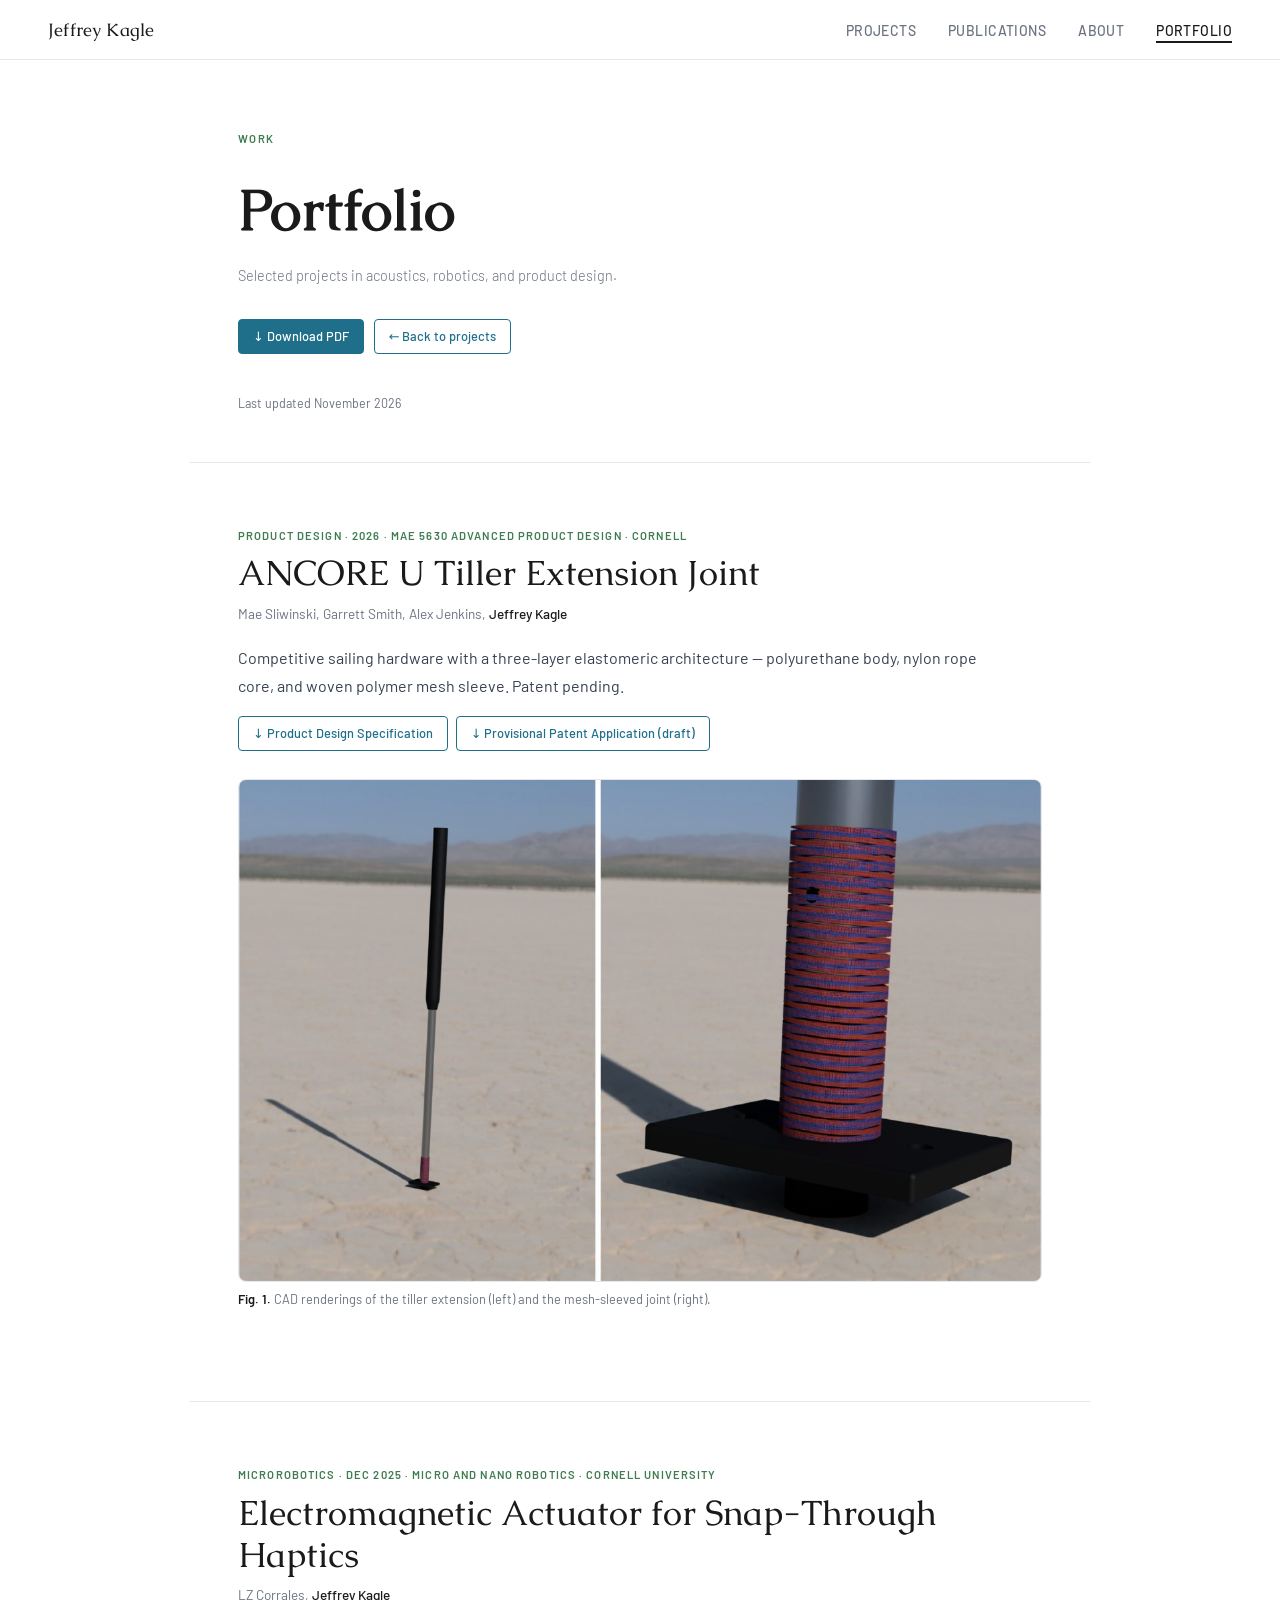
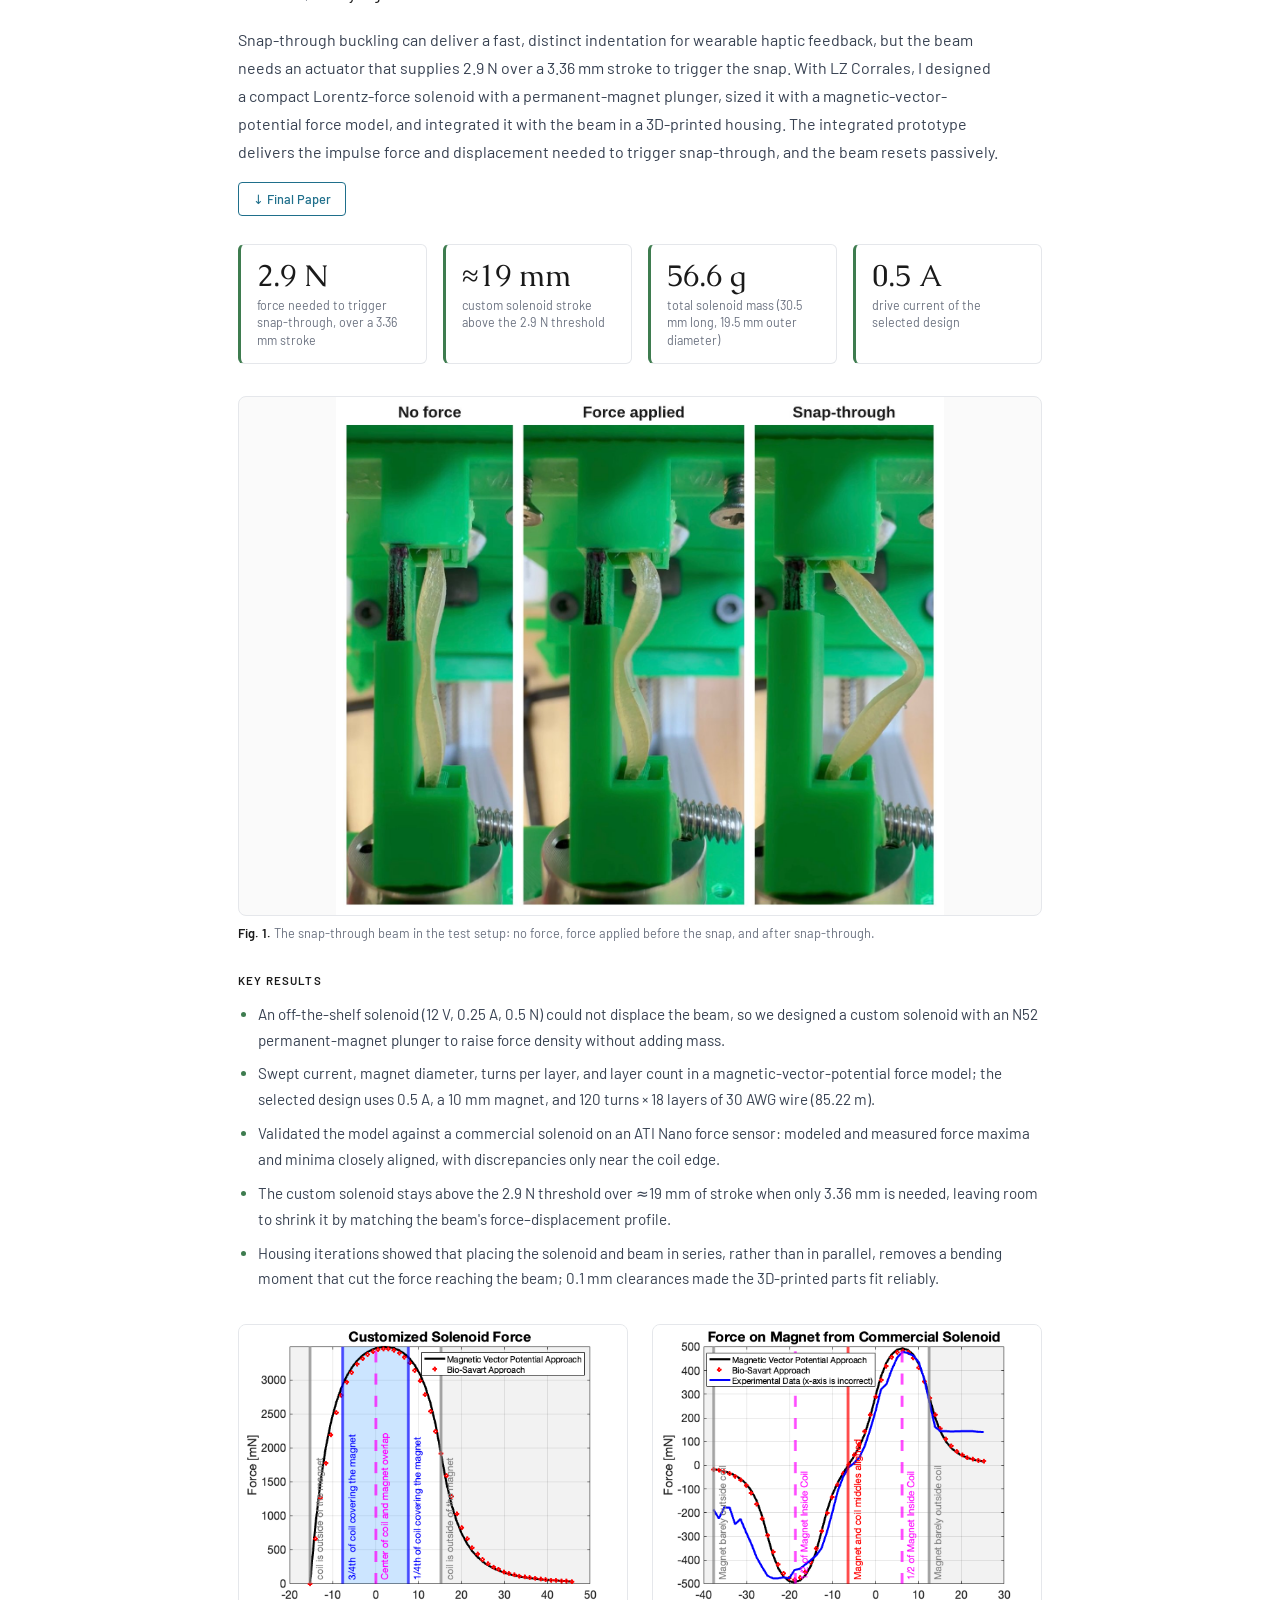
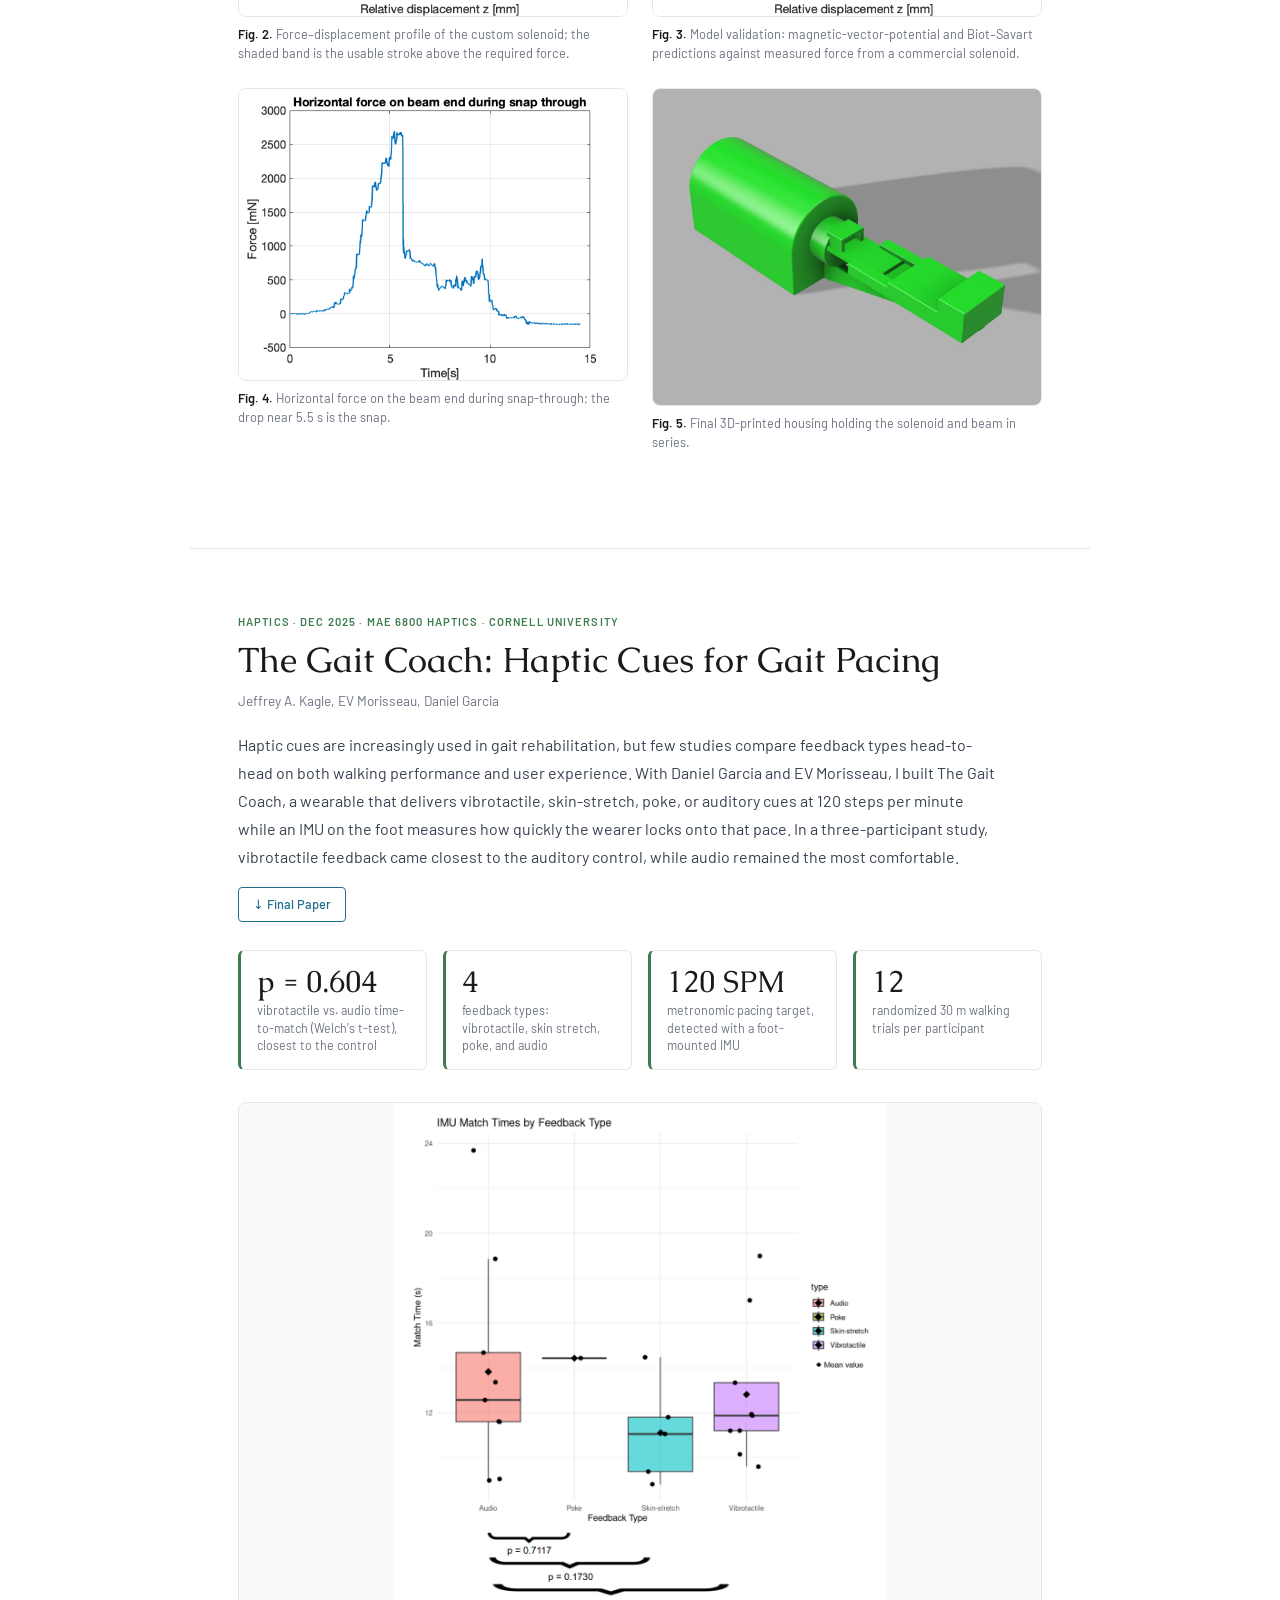
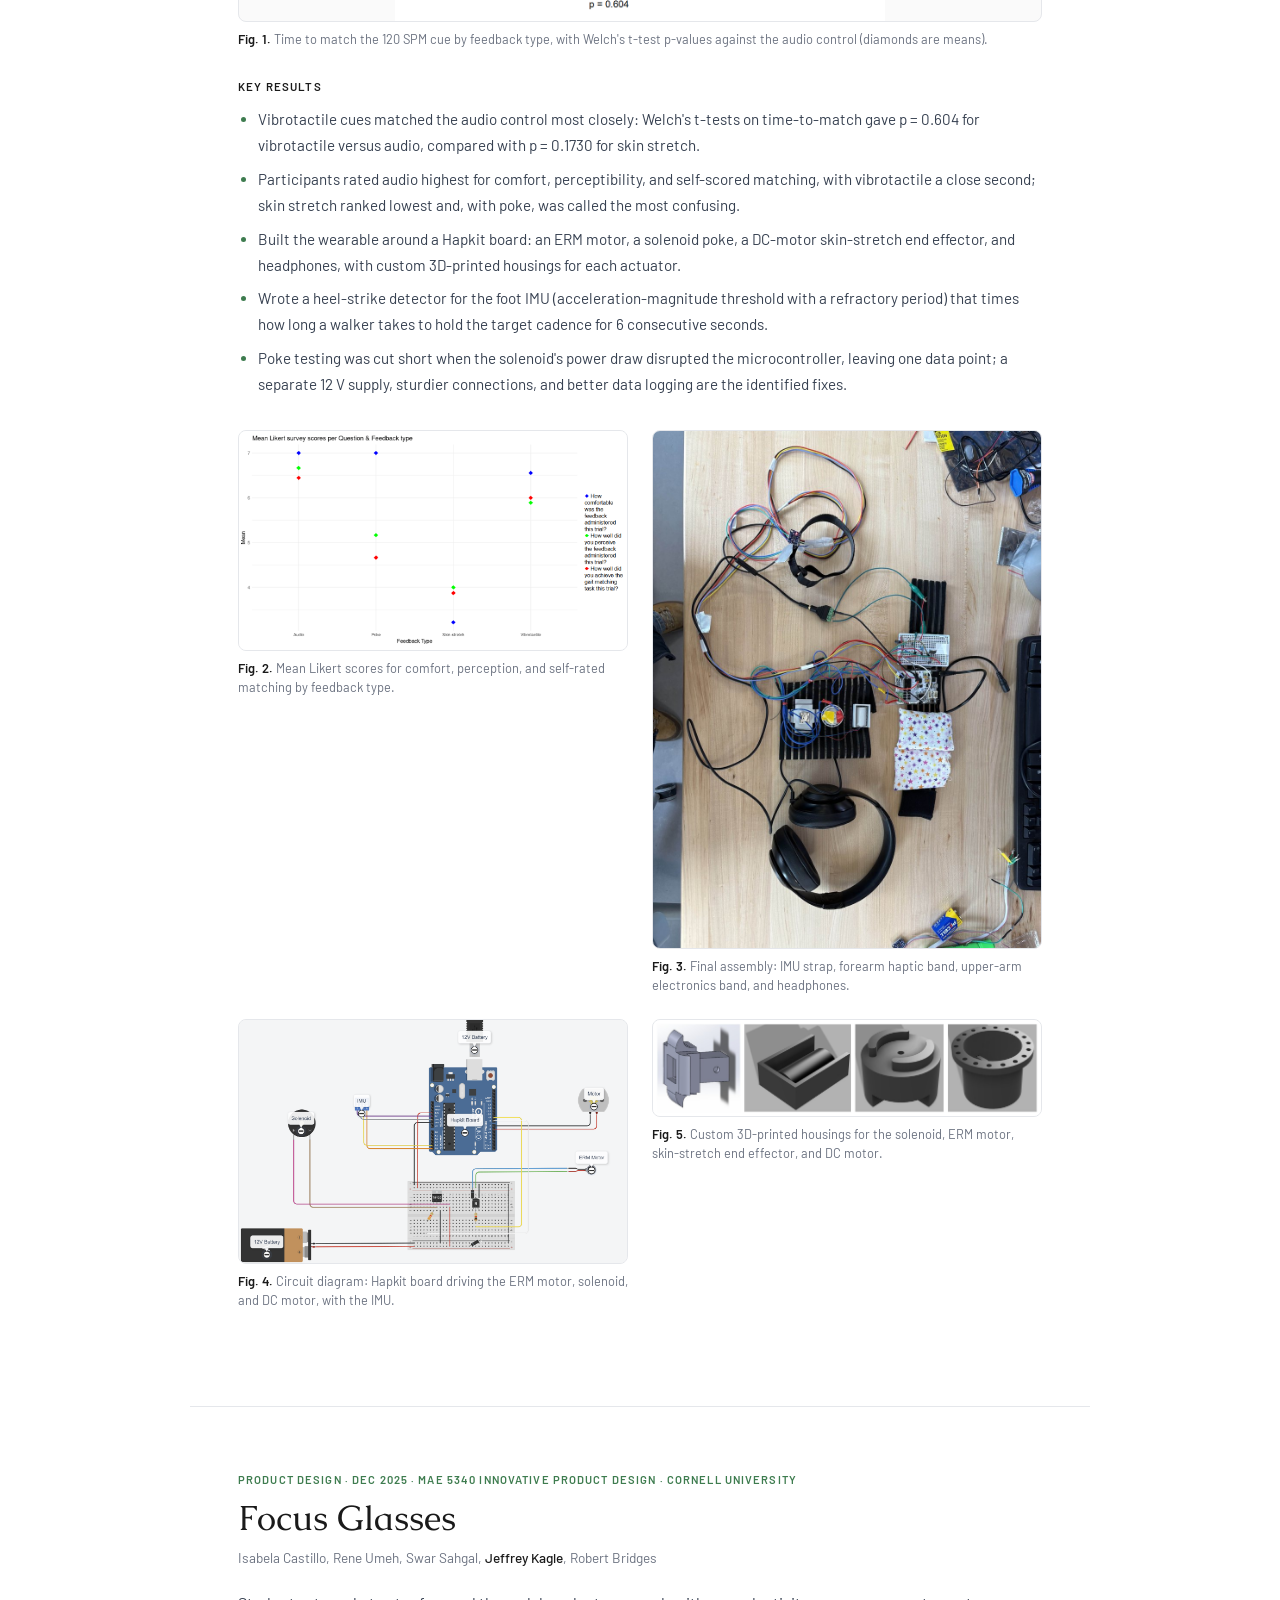
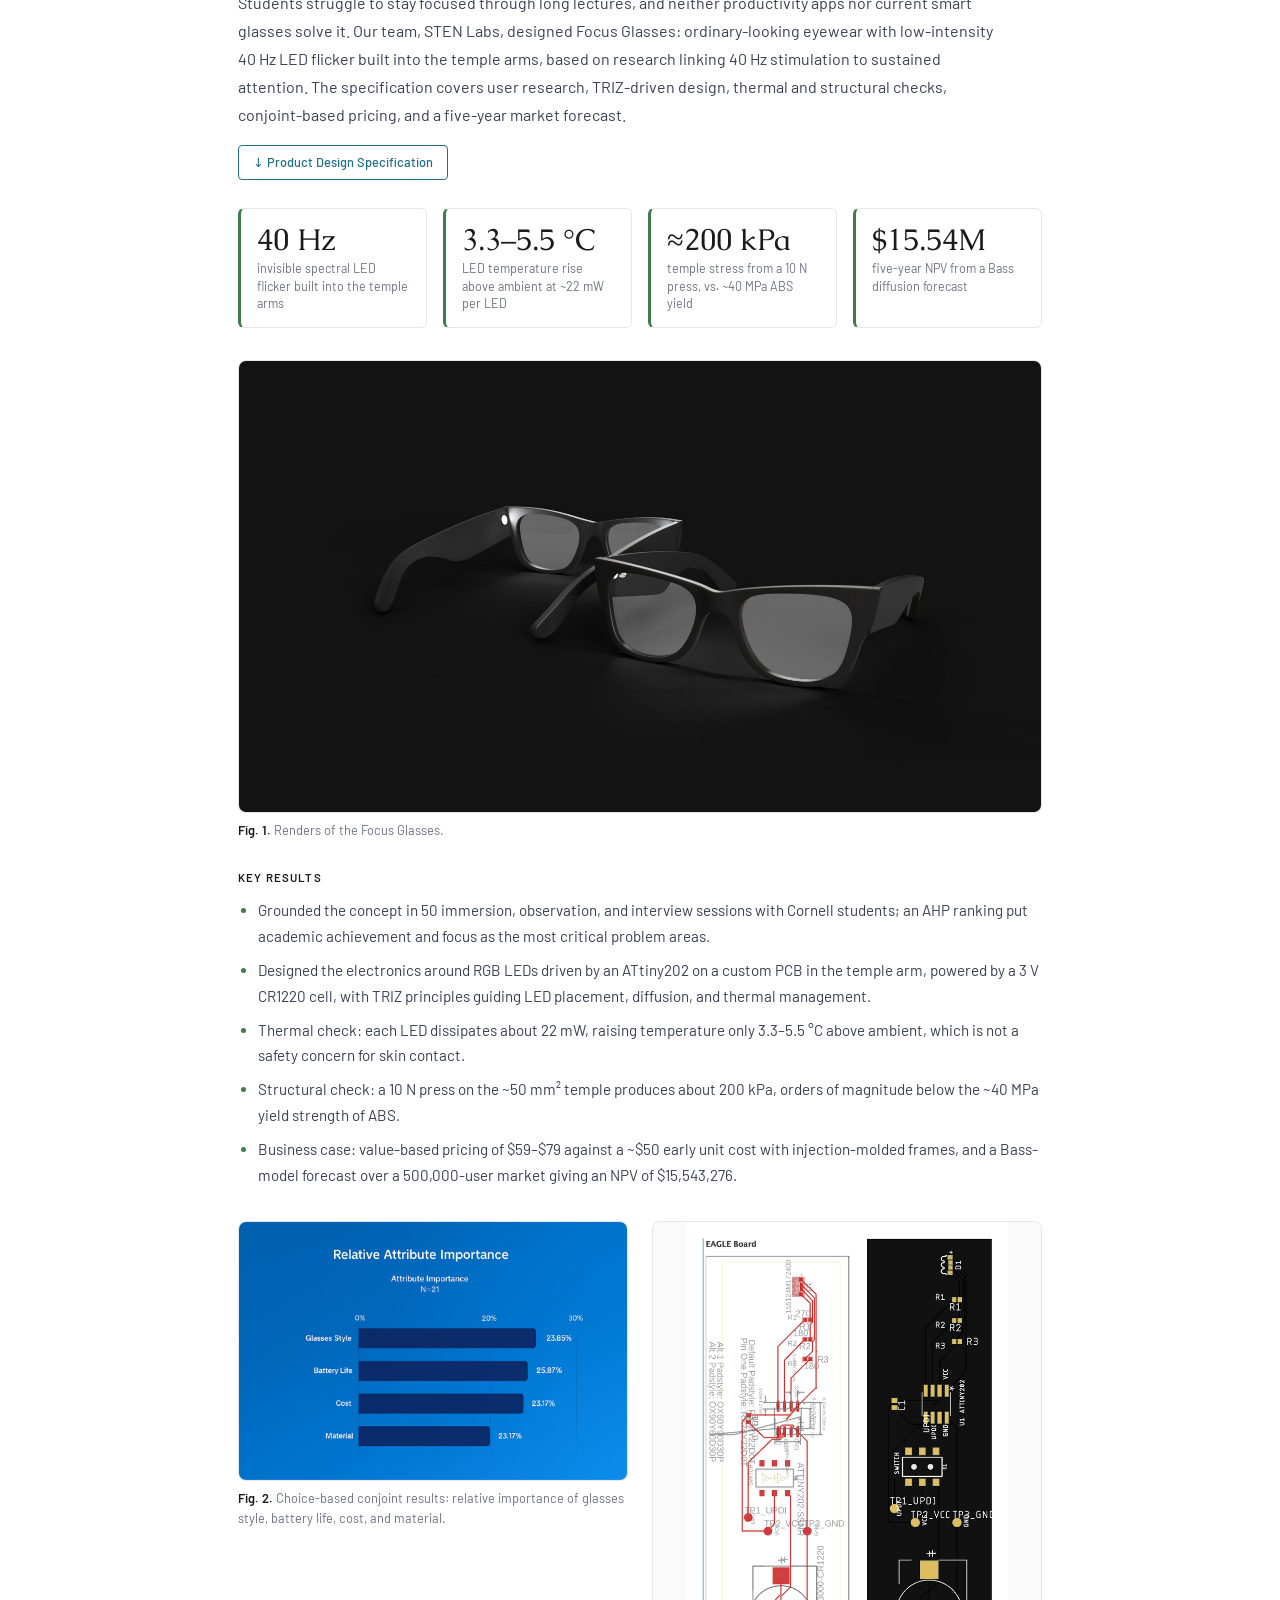
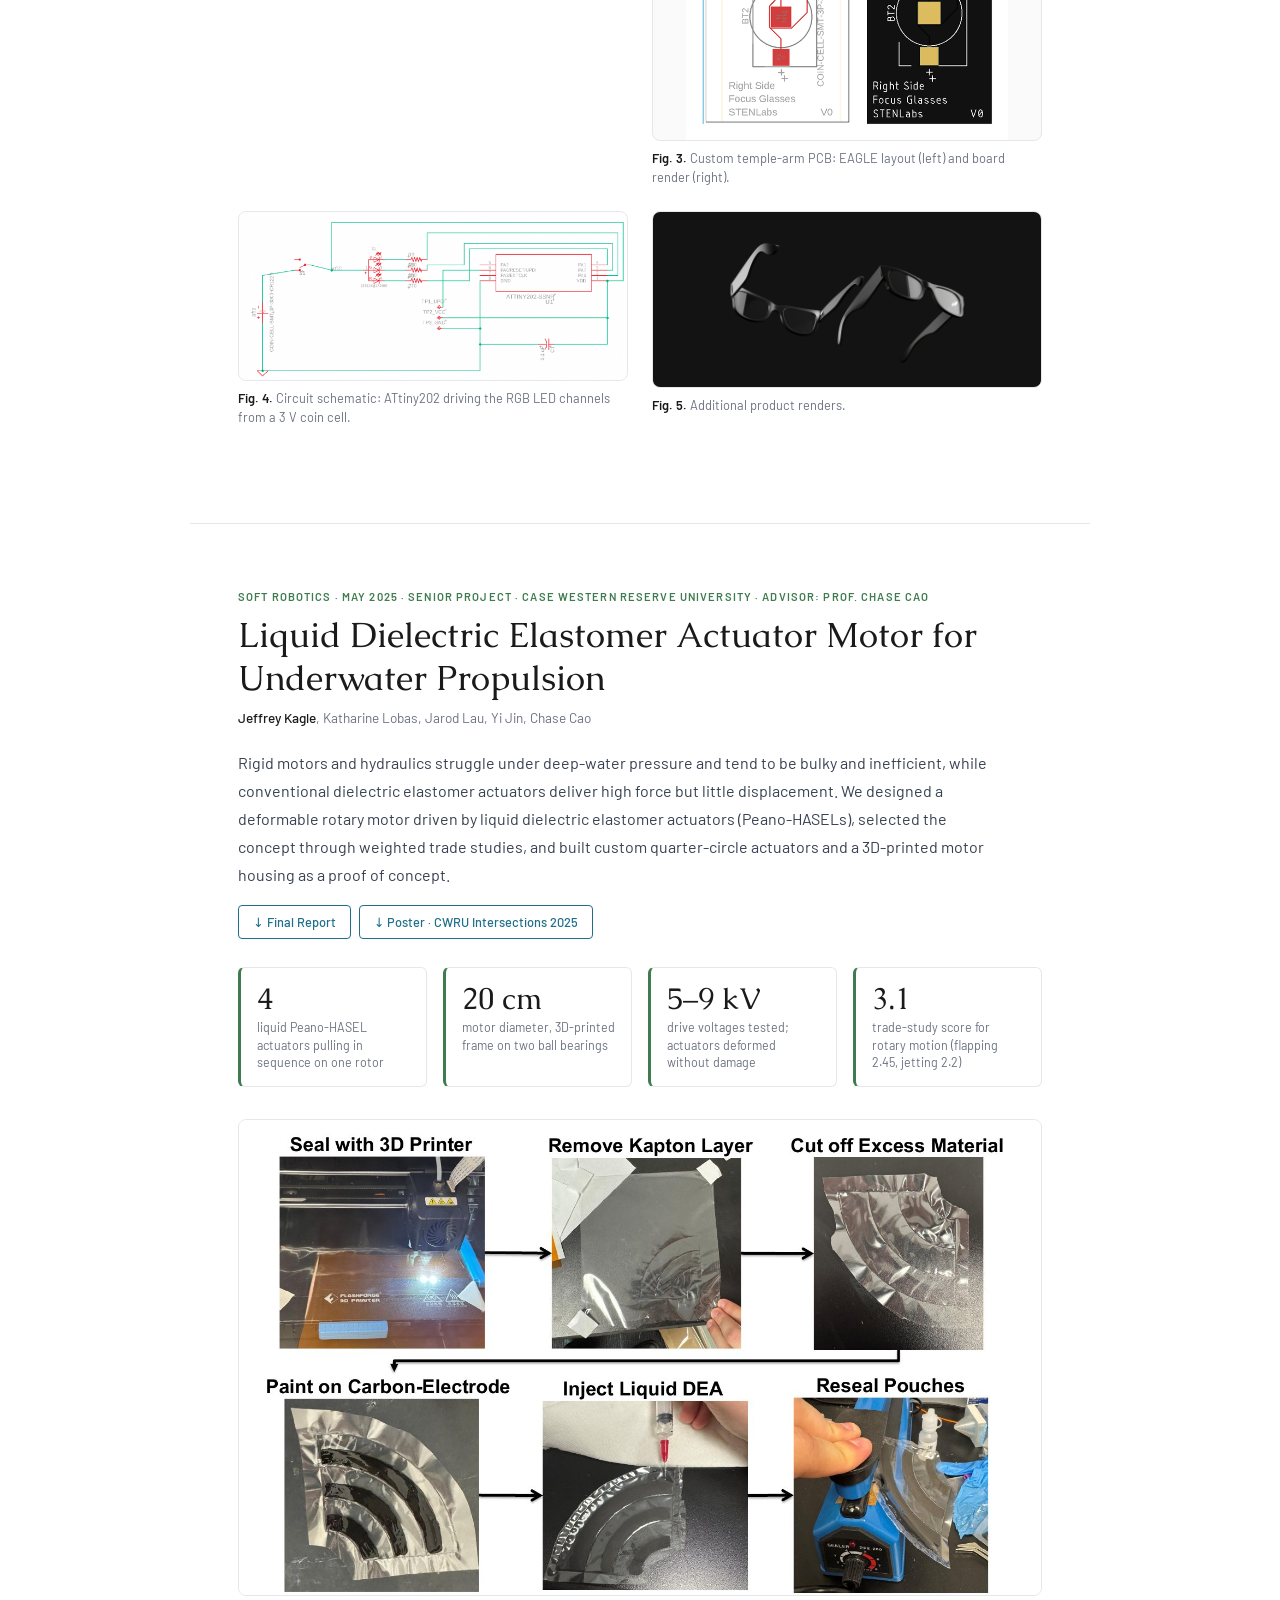
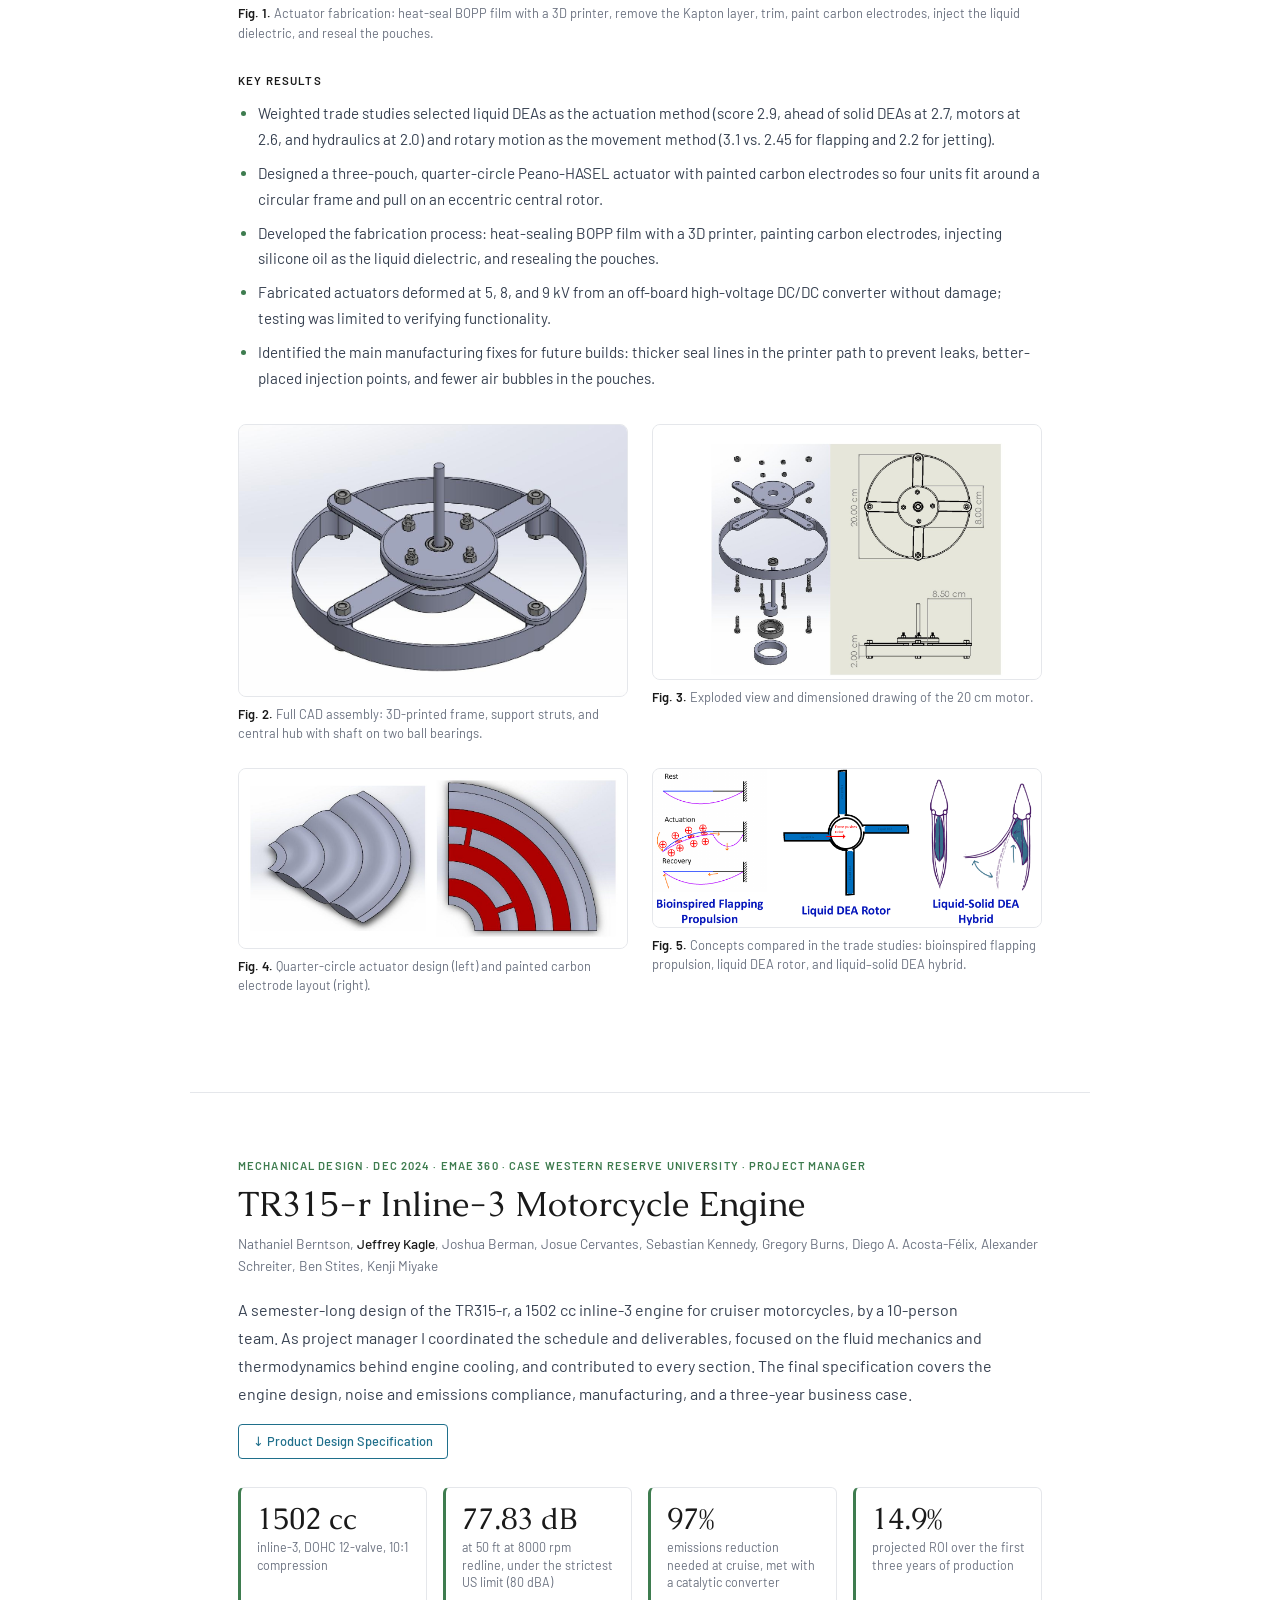
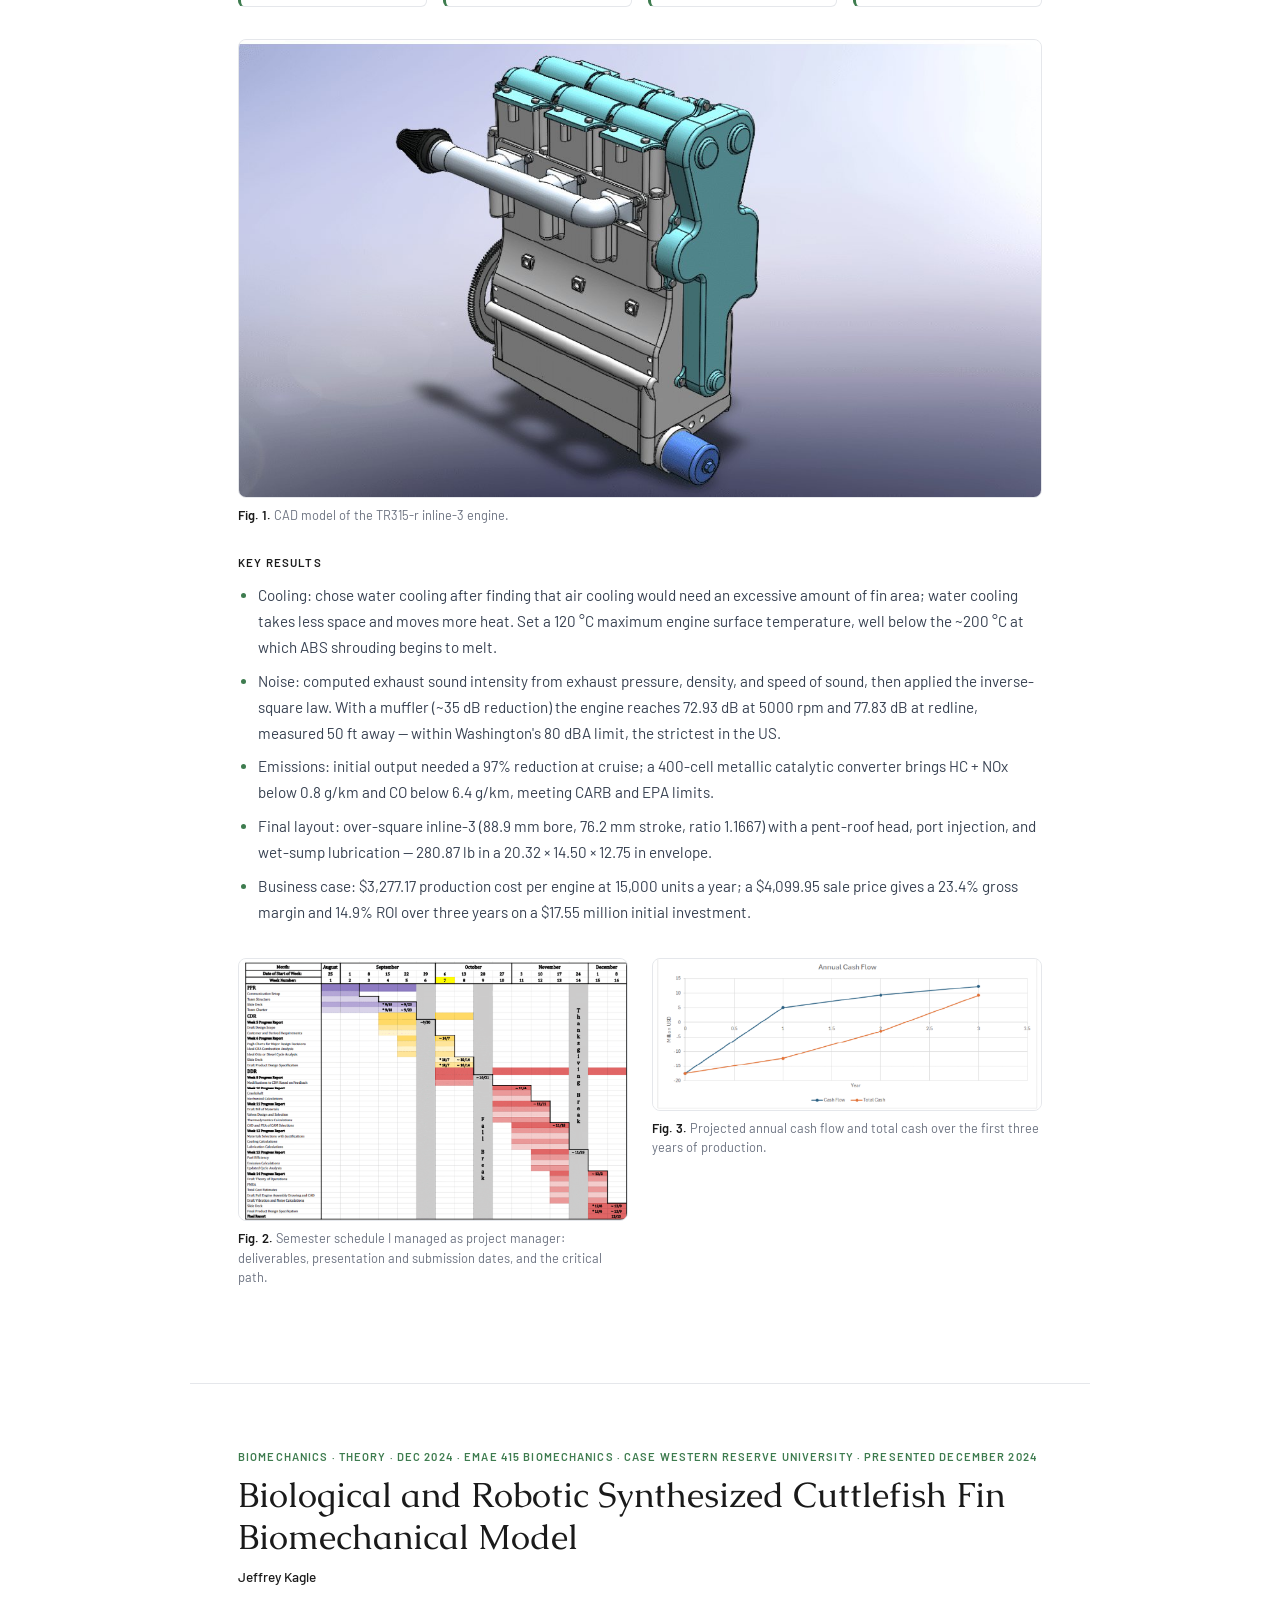
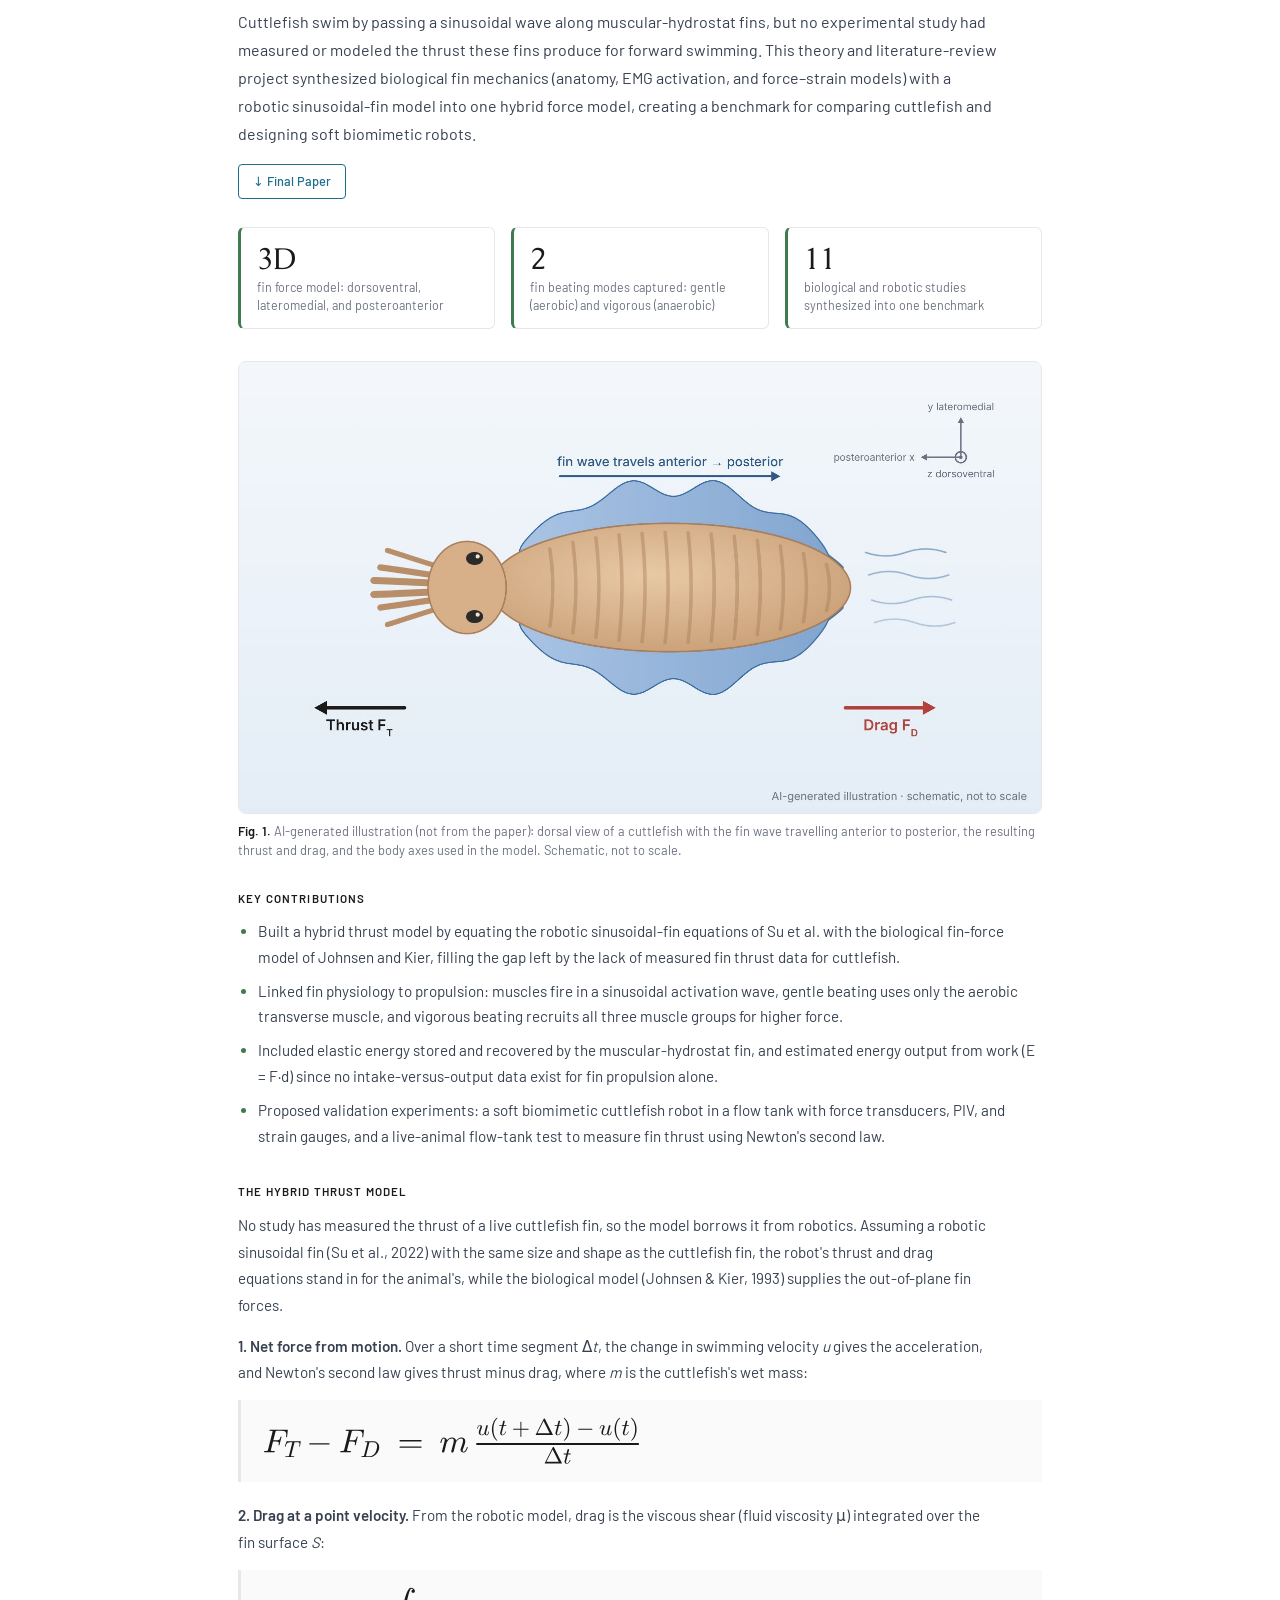
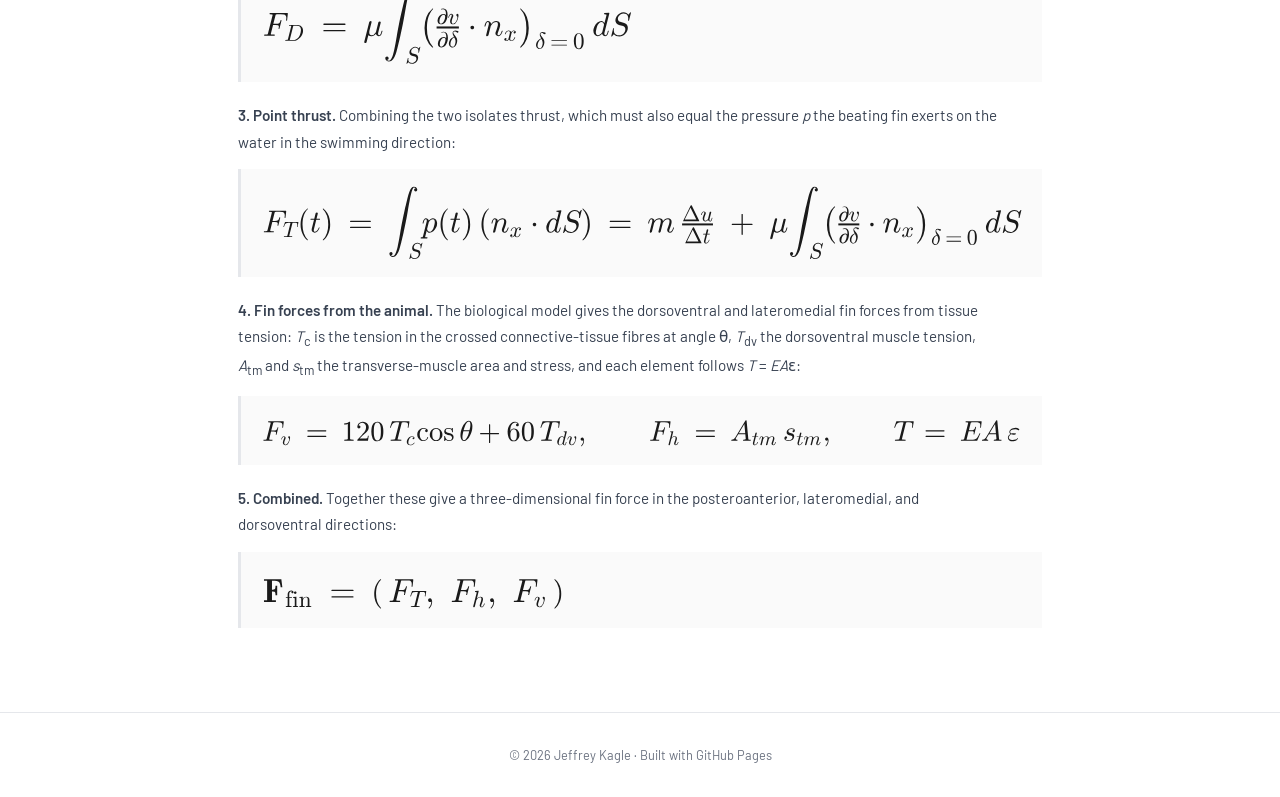
==== portfolio.html @ bd36bb13 "Fix aquarium art showing full-size when an old stylesheet is cached - Aquarium sides are hidden by d" ====
<!DOCTYPE html>
<html lang="en">
<head>
  <meta charset="UTF-8" />
  <meta name="viewport" content="width=device-width, initial-scale=1.0" />
  <title>Portfolio · Jeffrey Kagle</title>
  <meta name="description" content="Project portfolio of Jeffrey Kagle — acoustics, soft robotics, and product design." />
  <link rel="icon" href="assets/favicon.svg" type="image/svg+xml" />
  <link rel="icon" href="assets/favicon-32.png" sizes="32x32" type="image/png" />
  <link rel="apple-touch-icon" href="assets/apple-touch-icon.png" />
  <link rel="stylesheet" href="assets/style.css?v=0ca383be8e" />
</head>
<body>
  <!--
    The BUILD region below is generated from data/site.json (projects with "portfolio": true).
    Edit the data file, then run:  python3 tools/build.py   (also regenerates assets/portfolio.pdf)
  -->

  <nav>
    <a href="index.html" class="nav-logo">Jeffrey Kagle</a>
    <ul class="nav-links">
      <li><a href="index.html#projects">Projects</a></li>
      <li><a href="index.html#publications">Publications</a></li>
      <li><a href="index.html#about">About</a></li>
      <li><a href="portfolio.html" class="active">Portfolio</a></li>
    </ul>
  </nav>

  <section class="pf-header">
    <p class="updates-label no-print">Work</p>
    <h1 class="section-title">
      <span class="no-print">Portfolio</span>
      <span class="print-only">Jeffrey Kagle — Portfolio</span>
    </h1>
    <p class="section-subtitle">Selected projects in acoustics, robotics, and product design.</p>
    <p class="print-only pf-contact">
      <a href="https://jeffreykagle.com">jeffreykagle.com</a> ·
      <a href="mailto:Jak567@cornell.edu">Jak567@cornell.edu</a> ·
      <a href="https://www.linkedin.com/in/jeffrey-kagle-548aba225/">linkedin.com/in/jeffrey-kagle-548aba225</a>
    </p>
    <div class="section-actions no-print">
      <a href="assets/portfolio.pdf" class="btn btn-solid" target="_blank" rel="noopener">↓ Download PDF</a>
      <a href="index.html#projects" class="btn">← Back to projects</a>
    </div>
<!-- BUILD:updated -->
    <p class="pf-updated no-print">Last updated November 2026</p>
<!-- /BUILD:updated -->
  </section>

<!-- BUILD:portfolio -->
  <section class="pf-item" id="ancore-tiller-extension">
    <p class="pf-meta">Product Design · 2026 · MAE 5630 Advanced Product Design · Cornell</p>
    <h2 class="pf-title">ANCORE U Tiller Extension Joint</h2>
    <p class="pf-team">Mae Sliwinski, Garrett Smith, Alex Jenkins, <strong>Jeffrey Kagle</strong></p>
    <p class="pf-overview">Competitive sailing hardware with a three-layer elastomeric architecture — polyurethane body, nylon rope core, and woven polymer mesh sleeve. Patent pending.</p>
    <div class="pf-docs"><a class="btn" href="https://jeffreykagle.com/assets/PDS%20-%20Tiller%20Extension%20%283%29.pdf" target="_blank" rel="noopener">↓ Product Design Specification</a><a class="btn" href="https://jeffreykagle.com/assets/docs/ancore-tiller-extension-patent.pdf" target="_blank" rel="noopener">↓ Provisional Patent Application (draft)</a></div>
    <div class="pf-figures lead"><figure class="pf-figure wide"><img src="assets/img/ancore-tiller-extension/cover.jpg" alt="CAD renderings of the tiller extension (left) and the mesh-sleeved joint (right)." loading="lazy" /><figcaption><b>Fig. 1.</b> CAD renderings of the tiller extension (left) and the mesh-sleeved joint (right).</figcaption></figure></div>
  </section>

  <section class="pf-item" id="snap-through-actuator">
    <p class="pf-meta">Microrobotics · Dec 2025 · Micro and Nano Robotics · Cornell University</p>
    <h2 class="pf-title">Electromagnetic Actuator for Snap-Through Haptics</h2>
    <p class="pf-team">LZ Corrales, <strong>Jeffrey Kagle</strong></p>
    <p class="pf-overview">Snap-through buckling can deliver a fast, distinct indentation for wearable haptic feedback, but the beam needs an actuator that supplies 2.9 N over a 3.36 mm stroke to trigger the snap. With LZ Corrales, I designed a compact Lorentz-force solenoid with a permanent-magnet plunger, sized it with a magnetic-vector-potential force model, and integrated it with the beam in a 3D-printed housing. The integrated prototype delivers the impulse force and displacement needed to trigger snap-through, and the beam resets passively.</p>
    <div class="pf-docs"><a class="btn" href="https://jeffreykagle.com/assets/MicroandNanoRoboticsProject.pdf" target="_blank" rel="noopener">↓ Final Paper</a></div>
    <div class="pf-metrics"><div class="pf-metric"><span class="pf-metric-value">2.9 N</span><span class="pf-metric-label">force needed to trigger snap-through, over a 3.36 mm stroke</span></div><div class="pf-metric"><span class="pf-metric-value">≈19 mm</span><span class="pf-metric-label">custom solenoid stroke above the 2.9 N threshold</span></div><div class="pf-metric"><span class="pf-metric-value">56.6 g</span><span class="pf-metric-label">total solenoid mass (30.5 mm long, 19.5 mm outer diameter)</span></div><div class="pf-metric"><span class="pf-metric-value">0.5 A</span><span class="pf-metric-label">drive current of the selected design</span></div></div>
    <div class="pf-figures lead"><figure class="pf-figure wide"><img src="assets/img/snap-through-actuator/snap-photos.jpg" alt="The snap-through beam in the test setup: no force, force applied before the snap, and after snap-through." loading="lazy" /><figcaption><b>Fig. 1.</b> The snap-through beam in the test setup: no force, force applied before the snap, and after snap-through.</figcaption></figure></div>
    <h3 class="pf-subhead">Key results</h3>
    <ul class="pf-results"><li>An off-the-shelf solenoid (12 V, 0.25 A, 0.5 N) could not displace the beam, so we designed a custom solenoid with an N52 permanent-magnet plunger to raise force density without adding mass.</li><li>Swept current, magnet diameter, turns per layer, and layer count in a magnetic-vector-potential force model; the selected design uses 0.5 A, a 10 mm magnet, and 120 turns × 18 layers of 30 AWG wire (85.22 m).</li><li>Validated the model against a commercial solenoid on an ATI Nano force sensor: modeled and measured force maxima and minima closely aligned, with discrepancies only near the coil edge.</li><li>The custom solenoid stays above the 2.9 N threshold over ≈19 mm of stroke when only 3.36 mm is needed, leaving room to shrink it by matching the beam&#x27;s force–displacement profile.</li><li>Housing iterations showed that placing the solenoid and beam in series, rather than in parallel, removes a bending moment that cut the force reaching the beam; 0.1 mm clearances made the 3D-printed parts fit reliably.</li></ul>
    <div class="pf-figures"><figure class="pf-figure"><img src="assets/img/snap-through-actuator/custom-solenoid-force.png" alt="Force–displacement profile of the custom solenoid; the shaded band is the usable stroke above the required force." loading="lazy" /><figcaption><b>Fig. 2.</b> Force–displacement profile of the custom solenoid; the shaded band is the usable stroke above the required force.</figcaption></figure><figure class="pf-figure"><img src="assets/img/snap-through-actuator/model-validation.png" alt="Model validation: magnetic-vector-potential and Biot–Savart predictions against measured force from a commercial solenoid." loading="lazy" /><figcaption><b>Fig. 3.</b> Model validation: magnetic-vector-potential and Biot–Savart predictions against measured force from a commercial solenoid.</figcaption></figure><figure class="pf-figure"><img src="assets/img/snap-through-actuator/beam-force.png" alt="Horizontal force on the beam end during snap-through; the drop near 5.5 s is the snap." loading="lazy" /><figcaption><b>Fig. 4.</b> Horizontal force on the beam end during snap-through; the drop near 5.5 s is the snap.</figcaption></figure><figure class="pf-figure"><img src="assets/img/snap-through-actuator/housing.jpg" alt="Final 3D-printed housing holding the solenoid and beam in series." loading="lazy" /><figcaption><b>Fig. 5.</b> Final 3D-printed housing holding the solenoid and beam in series.</figcaption></figure></div>
  </section>

  <section class="pf-item" id="gait-coach">
    <p class="pf-meta">Haptics · Dec 2025 · MAE 6800 Haptics · Cornell University</p>
    <h2 class="pf-title">The Gait Coach: Haptic Cues for Gait Pacing</h2>
    <p class="pf-team">Jeffrey A. Kagle, EV Morisseau, Daniel Garcia</p>
    <p class="pf-overview">Haptic cues are increasingly used in gait rehabilitation, but few studies compare feedback types head-to-head on both walking performance and user experience. With Daniel Garcia and EV Morisseau, I built The Gait Coach, a wearable that delivers vibrotactile, skin-stretch, poke, or auditory cues at 120 steps per minute while an IMU on the foot measures how quickly the wearer locks onto that pace. In a three-participant study, vibrotactile feedback came closest to the auditory control, while audio remained the most comfortable.</p>
    <div class="pf-docs"><a class="btn" href="https://jeffreykagle.com/assets/Gait%20Coach%20Final%20Paper.pdf" target="_blank" rel="noopener">↓ Final Paper</a></div>
    <div class="pf-metrics"><div class="pf-metric"><span class="pf-metric-value">p = 0.604</span><span class="pf-metric-label">vibrotactile vs. audio time-to-match (Welch&#x27;s t-test), closest to the control</span></div><div class="pf-metric"><span class="pf-metric-value">4</span><span class="pf-metric-label">feedback types: vibrotactile, skin stretch, poke, and audio</span></div><div class="pf-metric"><span class="pf-metric-value">120 SPM</span><span class="pf-metric-label">metronomic pacing target, detected with a foot-mounted IMU</span></div><div class="pf-metric"><span class="pf-metric-value">12</span><span class="pf-metric-label">randomized 30 m walking trials per participant</span></div></div>
    <div class="pf-figures lead"><figure class="pf-figure wide"><img src="assets/img/gait-coach/match-times.png" alt="Time to match the 120 SPM cue by feedback type, with Welch&#x27;s t-test p-values against the audio control (diamonds are means)." loading="lazy" /><figcaption><b>Fig. 1.</b> Time to match the 120 SPM cue by feedback type, with Welch&#x27;s t-test p-values against the audio control (diamonds are means).</figcaption></figure></div>
    <h3 class="pf-subhead">Key results</h3>
    <ul class="pf-results"><li>Vibrotactile cues matched the audio control most closely: Welch&#x27;s t-tests on time-to-match gave p = 0.604 for vibrotactile versus audio, compared with p = 0.1730 for skin stretch.</li><li>Participants rated audio highest for comfort, perceptibility, and self-scored matching, with vibrotactile a close second; skin stretch ranked lowest and, with poke, was called the most confusing.</li><li>Built the wearable around a Hapkit board: an ERM motor, a solenoid poke, a DC-motor skin-stretch end effector, and headphones, with custom 3D-printed housings for each actuator.</li><li>Wrote a heel-strike detector for the foot IMU (acceleration-magnitude threshold with a refractory period) that times how long a walker takes to hold the target cadence for 6 consecutive seconds.</li><li>Poke testing was cut short when the solenoid&#x27;s power draw disrupted the microcontroller, leaving one data point; a separate 12 V supply, sturdier connections, and better data logging are the identified fixes.</li></ul>
    <div class="pf-figures"><figure class="pf-figure"><img src="assets/img/gait-coach/likert.png" alt="Mean Likert scores for comfort, perception, and self-rated matching by feedback type." loading="lazy" /><figcaption><b>Fig. 2.</b> Mean Likert scores for comfort, perception, and self-rated matching by feedback type.</figcaption></figure><figure class="pf-figure"><img src="assets/img/gait-coach/device.jpg" alt="Final assembly: IMU strap, forearm haptic band, upper-arm electronics band, and headphones." loading="lazy" /><figcaption><b>Fig. 3.</b> Final assembly: IMU strap, forearm haptic band, upper-arm electronics band, and headphones.</figcaption></figure><figure class="pf-figure"><img src="assets/img/gait-coach/circuit.png" alt="Circuit diagram: Hapkit board driving the ERM motor, solenoid, and DC motor, with the IMU." loading="lazy" /><figcaption><b>Fig. 4.</b> Circuit diagram: Hapkit board driving the ERM motor, solenoid, and DC motor, with the IMU.</figcaption></figure><figure class="pf-figure"><img src="assets/img/gait-coach/housings.jpg" alt="Custom 3D-printed housings for the solenoid, ERM motor, skin-stretch end effector, and DC motor." loading="lazy" /><figcaption><b>Fig. 5.</b> Custom 3D-printed housings for the solenoid, ERM motor, skin-stretch end effector, and DC motor.</figcaption></figure></div>
  </section>

  <section class="pf-item" id="focus-glasses">
    <p class="pf-meta">Product Design · Dec 2025 · MAE 5340 Innovative Product Design · Cornell University</p>
    <h2 class="pf-title">Focus Glasses</h2>
    <p class="pf-team">Isabela Castillo, Rene Umeh, Swar Sahgal, <strong>Jeffrey Kagle</strong>, Robert Bridges</p>
    <p class="pf-overview">Students struggle to stay focused through long lectures, and neither productivity apps nor current smart glasses solve it. Our team, STEN Labs, designed Focus Glasses: ordinary-looking eyewear with low-intensity 40 Hz LED flicker built into the temple arms, based on research linking 40 Hz stimulation to sustained attention. The specification covers user research, TRIZ-driven design, thermal and structural checks, conjoint-based pricing, and a five-year market forecast.</p>
    <div class="pf-docs"><a class="btn" href="https://jeffreykagle.com/assets/docs/focus-glasses.pdf" target="_blank" rel="noopener">↓ Product Design Specification</a></div>
    <div class="pf-metrics"><div class="pf-metric"><span class="pf-metric-value">40 Hz</span><span class="pf-metric-label">invisible spectral LED flicker built into the temple arms</span></div><div class="pf-metric"><span class="pf-metric-value">3.3–5.5 °C</span><span class="pf-metric-label">LED temperature rise above ambient at ~22 mW per LED</span></div><div class="pf-metric"><span class="pf-metric-value">≈200 kPa</span><span class="pf-metric-label">temple stress from a 10 N press, vs. ~40 MPa ABS yield</span></div><div class="pf-metric"><span class="pf-metric-value">$15.54M</span><span class="pf-metric-label">five-year NPV from a Bass diffusion forecast</span></div></div>
    <div class="pf-figures lead"><figure class="pf-figure wide"><img src="assets/img/focus-glasses/cover.jpg" alt="Renders of the Focus Glasses." loading="lazy" /><figcaption><b>Fig. 1.</b> Renders of the Focus Glasses.</figcaption></figure></div>
    <h3 class="pf-subhead">Key results</h3>
    <ul class="pf-results"><li>Grounded the concept in 50 immersion, observation, and interview sessions with Cornell students; an AHP ranking put academic achievement and focus as the most critical problem areas.</li><li>Designed the electronics around RGB LEDs driven by an ATtiny202 on a custom PCB in the temple arm, powered by a 3 V CR1220 cell, with TRIZ principles guiding LED placement, diffusion, and thermal management.</li><li>Thermal check: each LED dissipates about 22 mW, raising temperature only 3.3–5.5 °C above ambient, which is not a safety concern for skin contact.</li><li>Structural check: a 10 N press on the ~50 mm² temple produces about 200 kPa, orders of magnitude below the ~40 MPa yield strength of ABS.</li><li>Business case: value-based pricing of $59–$79 against a ~$50 early unit cost with injection-molded frames, and a Bass-model forecast over a 500,000-user market giving an NPV of $15,543,276.</li></ul>
    <div class="pf-figures"><figure class="pf-figure"><img src="assets/img/focus-glasses/conjoint.jpg" alt="Choice-based conjoint results: relative importance of glasses style, battery life, cost, and material." loading="lazy" /><figcaption><b>Fig. 2.</b> Choice-based conjoint results: relative importance of glasses style, battery life, cost, and material.</figcaption></figure><figure class="pf-figure"><img src="assets/img/focus-glasses/pcb.png" alt="Custom temple-arm PCB: EAGLE layout (left) and board render (right)." loading="lazy" /><figcaption><b>Fig. 3.</b> Custom temple-arm PCB: EAGLE layout (left) and board render (right).</figcaption></figure><figure class="pf-figure"><img src="assets/img/focus-glasses/schematic.png" alt="Circuit schematic: ATtiny202 driving the RGB LED channels from a 3 V coin cell." loading="lazy" /><figcaption><b>Fig. 4.</b> Circuit schematic: ATtiny202 driving the RGB LED channels from a 3 V coin cell.</figcaption></figure><figure class="pf-figure"><img src="assets/img/focus-glasses/render-angles.jpg" alt="Additional product renders." loading="lazy" /><figcaption><b>Fig. 5.</b> Additional product renders.</figcaption></figure></div>
  </section>

  <section class="pf-item" id="hasel-rotary-actuator">
    <p class="pf-meta">Soft Robotics · May 2025 · Senior Project · Case Western Reserve University · Advisor: Prof. Chase Cao</p>
    <h2 class="pf-title">Liquid Dielectric Elastomer Actuator Motor for Underwater Propulsion</h2>
    <p class="pf-team"><strong>Jeffrey Kagle</strong>, Katharine Lobas, Jarod Lau, Yi Jin, Chase Cao</p>
    <p class="pf-overview">Rigid motors and hydraulics struggle under deep-water pressure and tend to be bulky and inefficient, while conventional dielectric elastomer actuators deliver high force but little displacement. We designed a deformable rotary motor driven by liquid dielectric elastomer actuators (Peano-HASELs), selected the concept through weighted trade studies, and built custom quarter-circle actuators and a 3D-printed motor housing as a proof of concept.</p>
    <div class="pf-docs"><a class="btn" href="https://jeffreykagle.com/assets/docs/hasel-rotary-actuator.pdf" target="_blank" rel="noopener">↓ Final Report</a><a class="btn" href="https://jeffreykagle.com/assets/docs/hasel-rotary-actuator-poster.pdf" target="_blank" rel="noopener">↓ Poster · CWRU Intersections 2025</a></div>
    <div class="pf-metrics"><div class="pf-metric"><span class="pf-metric-value">4</span><span class="pf-metric-label">liquid Peano-HASEL actuators pulling in sequence on one rotor</span></div><div class="pf-metric"><span class="pf-metric-value">20 cm</span><span class="pf-metric-label">motor diameter, 3D-printed frame on two ball bearings</span></div><div class="pf-metric"><span class="pf-metric-value">5–9 kV</span><span class="pf-metric-label">drive voltages tested; actuators deformed without damage</span></div><div class="pf-metric"><span class="pf-metric-value">3.1</span><span class="pf-metric-label">trade-study score for rotary motion (flapping 2.45, jetting 2.2)</span></div></div>
    <div class="pf-figures lead"><figure class="pf-figure wide"><img src="assets/img/hasel-rotary-actuator/fabrication.jpg" alt="Actuator fabrication: heat-seal BOPP film with a 3D printer, remove the Kapton layer, trim, paint carbon electrodes, inject the liquid dielectric, and reseal the pouches." loading="lazy" /><figcaption><b>Fig. 1.</b> Actuator fabrication: heat-seal BOPP film with a 3D printer, remove the Kapton layer, trim, paint carbon electrodes, inject the liquid dielectric, and reseal the pouches.</figcaption></figure></div>
    <h3 class="pf-subhead">Key results</h3>
    <ul class="pf-results"><li>Weighted trade studies selected liquid DEAs as the actuation method (score 2.9, ahead of solid DEAs at 2.7, motors at 2.6, and hydraulics at 2.0) and rotary motion as the movement method (3.1 vs. 2.45 for flapping and 2.2 for jetting).</li><li>Designed a three-pouch, quarter-circle Peano-HASEL actuator with painted carbon electrodes so four units fit around a circular frame and pull on an eccentric central rotor.</li><li>Developed the fabrication process: heat-sealing BOPP film with a 3D printer, painting carbon electrodes, injecting silicone oil as the liquid dielectric, and resealing the pouches.</li><li>Fabricated actuators deformed at 5, 8, and 9 kV from an off-board high-voltage DC/DC converter without damage; testing was limited to verifying functionality.</li><li>Identified the main manufacturing fixes for future builds: thicker seal lines in the printer path to prevent leaks, better-placed injection points, and fewer air bubbles in the pouches.</li></ul>
    <div class="pf-figures"><figure class="pf-figure"><img src="assets/img/hasel-rotary-actuator/cad-assembly.jpg" alt="Full CAD assembly: 3D-printed frame, support struts, and central hub with shaft on two ball bearings." loading="lazy" /><figcaption><b>Fig. 2.</b> Full CAD assembly: 3D-printed frame, support struts, and central hub with shaft on two ball bearings.</figcaption></figure><figure class="pf-figure"><img src="assets/img/hasel-rotary-actuator/exploded-view.jpg" alt="Exploded view and dimensioned drawing of the 20 cm motor." loading="lazy" /><figcaption><b>Fig. 3.</b> Exploded view and dimensioned drawing of the 20 cm motor.</figcaption></figure><figure class="pf-figure"><img src="assets/img/hasel-rotary-actuator/actuator-design.jpg" alt="Quarter-circle actuator design (left) and painted carbon electrode layout (right)." loading="lazy" /><figcaption><b>Fig. 4.</b> Quarter-circle actuator design (left) and painted carbon electrode layout (right).</figcaption></figure><figure class="pf-figure"><img src="assets/img/hasel-rotary-actuator/concepts.png" alt="Concepts compared in the trade studies: bioinspired flapping propulsion, liquid DEA rotor, and liquid–solid DEA hybrid." loading="lazy" /><figcaption><b>Fig. 5.</b> Concepts compared in the trade studies: bioinspired flapping propulsion, liquid DEA rotor, and liquid–solid DEA hybrid.</figcaption></figure></div>
  </section>

  <section class="pf-item" id="inline-3-engine">
    <p class="pf-meta">Mechanical Design · Dec 2024 · EMAE 360 · Case Western Reserve University · Project Manager</p>
    <h2 class="pf-title">TR315-r Inline-3 Motorcycle Engine</h2>
    <p class="pf-team">Nathaniel Berntson, <strong>Jeffrey Kagle</strong>, Joshua Berman, Josue Cervantes, Sebastian Kennedy, Gregory Burns, Diego A. Acosta-Félix, Alexander Schreiter, Ben Stites, Kenji Miyake</p>
    <p class="pf-overview">A semester-long design of the TR315-r, a 1502 cc inline-3 engine for cruiser motorcycles, by a 10-person team. As project manager I coordinated the schedule and deliverables, focused on the fluid mechanics and thermodynamics behind engine cooling, and contributed to every section. The final specification covers the engine design, noise and emissions compliance, manufacturing, and a three-year business case.</p>
    <div class="pf-docs"><a class="btn" href="https://jeffreykagle.com/assets/docs/inline-3-engine.pdf" target="_blank" rel="noopener">↓ Product Design Specification</a></div>
    <div class="pf-metrics"><div class="pf-metric"><span class="pf-metric-value">1502 cc</span><span class="pf-metric-label">inline-3, DOHC 12-valve, 10:1 compression</span></div><div class="pf-metric"><span class="pf-metric-value">77.83 dB</span><span class="pf-metric-label">at 50 ft at 8000 rpm redline, under the strictest US limit (80 dBA)</span></div><div class="pf-metric"><span class="pf-metric-value">97%</span><span class="pf-metric-label">emissions reduction needed at cruise, met with a catalytic converter</span></div><div class="pf-metric"><span class="pf-metric-value">14.9%</span><span class="pf-metric-label">projected ROI over the first three years of production</span></div></div>
    <div class="pf-figures lead"><figure class="pf-figure wide"><img src="assets/img/inline-3-engine/cad.jpg" alt="CAD model of the TR315-r inline-3 engine." loading="lazy" /><figcaption><b>Fig. 1.</b> CAD model of the TR315-r inline-3 engine.</figcaption></figure></div>
    <h3 class="pf-subhead">Key results</h3>
    <ul class="pf-results"><li>Cooling: chose water cooling after finding that air cooling would need an excessive amount of fin area; water cooling takes less space and moves more heat. Set a 120 °C maximum engine surface temperature, well below the ~200 °C at which ABS shrouding begins to melt.</li><li>Noise: computed exhaust sound intensity from exhaust pressure, density, and speed of sound, then applied the inverse-square law. With a muffler (~35 dB reduction) the engine reaches 72.93 dB at 5000 rpm and 77.83 dB at redline, measured 50 ft away — within Washington&#x27;s 80 dBA limit, the strictest in the US.</li><li>Emissions: initial output needed a 97% reduction at cruise; a 400-cell metallic catalytic converter brings HC + NOx below 0.8 g/km and CO below 6.4 g/km, meeting CARB and EPA limits.</li><li>Final layout: over-square inline-3 (88.9 mm bore, 76.2 mm stroke, ratio 1.1667) with a pent-roof head, port injection, and wet-sump lubrication — 280.87 lb in a 20.32 × 14.50 × 12.75 in envelope.</li><li>Business case: $3,277.17 production cost per engine at 15,000 units a year; a $4,099.95 sale price gives a 23.4% gross margin and 14.9% ROI over three years on a $17.55 million initial investment.</li></ul>
    <div class="pf-figures"><figure class="pf-figure"><img src="assets/img/inline-3-engine/gantt.png" alt="Semester schedule I managed as project manager: deliverables, presentation and submission dates, and the critical path." loading="lazy" /><figcaption><b>Fig. 2.</b> Semester schedule I managed as project manager: deliverables, presentation and submission dates, and the critical path.</figcaption></figure><figure class="pf-figure"><img src="assets/img/inline-3-engine/cash-flow.png" alt="Projected annual cash flow and total cash over the first three years of production." loading="lazy" /><figcaption><b>Fig. 3.</b> Projected annual cash flow and total cash over the first three years of production.</figcaption></figure></div>
  </section>

  <section class="pf-item" id="cuttlefish-hybrid-model">
    <p class="pf-meta">Biomechanics · Theory · Dec 2024 · EMAE 415 Biomechanics · Case Western Reserve University · presented December 2024</p>
    <h2 class="pf-title">Biological and Robotic Synthesized Cuttlefish Fin Biomechanical Model</h2>
    <p class="pf-team"><strong>Jeffrey Kagle</strong></p>
    <p class="pf-overview">Cuttlefish swim by passing a sinusoidal wave along muscular-hydrostat fins, but no experimental study had measured or modeled the thrust these fins produce for forward swimming. This theory and literature-review project synthesized biological fin mechanics (anatomy, EMG activation, and force–strain models) with a robotic sinusoidal-fin model into one hybrid force model, creating a benchmark for comparing cuttlefish and designing soft biomimetic robots.</p>
    <div class="pf-docs"><a class="btn" href="https://jeffreykagle.com/assets/docs/cuttlefish-hybrid-model.pdf" target="_blank" rel="noopener">↓ Final Paper</a></div>
    <div class="pf-metrics"><div class="pf-metric"><span class="pf-metric-value">3D</span><span class="pf-metric-label">fin force model: dorsoventral, lateromedial, and posteroanterior</span></div><div class="pf-metric"><span class="pf-metric-value">2</span><span class="pf-metric-label">fin beating modes captured: gentle (aerobic) and vigorous (anaerobic)</span></div><div class="pf-metric"><span class="pf-metric-value">11</span><span class="pf-metric-label">biological and robotic studies synthesized into one benchmark</span></div></div>
    <div class="pf-figures lead"><figure class="pf-figure wide"><img src="assets/img/cuttlefish-hybrid-model/cover.jpg" alt="AI-generated illustration (not from the paper): dorsal view of a cuttlefish with the fin wave travelling anterior to posterior, the resulting thrust and drag, and the body axes used in the model. Schematic, not to scale." loading="lazy" /><figcaption><b>Fig. 1.</b> AI-generated illustration (not from the paper): dorsal view of a cuttlefish with the fin wave travelling anterior to posterior, the resulting thrust and drag, and the body axes used in the model. Schematic, not to scale.</figcaption></figure></div>
    <h3 class="pf-subhead">Key contributions</h3>
    <ul class="pf-results"><li>Built a hybrid thrust model by equating the robotic sinusoidal-fin equations of Su et al. with the biological fin-force model of Johnsen and Kier, filling the gap left by the lack of measured fin thrust data for cuttlefish.</li><li>Linked fin physiology to propulsion: muscles fire in a sinusoidal activation wave, gentle beating uses only the aerobic transverse muscle, and vigorous beating recruits all three muscle groups for higher force.</li><li>Included elastic energy stored and recovered by the muscular-hydrostat fin, and estimated energy output from work (E = F·d) since no intake-versus-output data exist for fin propulsion alone.</li><li>Proposed validation experiments: a soft biomimetic cuttlefish robot in a flow tank with force transducers, PIV, and strain gauges, and a live-animal flow-tank test to measure fin thrust using Newton&#x27;s second law.</li></ul>
    <h3 class="pf-subhead">The hybrid thrust model</h3>
    <p class="pf-text">No study has measured the thrust of a live cuttlefish fin, so the model borrows it from robotics. Assuming a robotic sinusoidal fin (Su et al., 2022) with the same size and shape as the cuttlefish fin, the robot&#x27;s thrust and drag equations stand in for the animal&#x27;s, while the biological model (Johnsen &amp; Kier, 1993) supplies the out-of-plane fin forces.</p>
    <p class="pf-text"><b>1. Net force from motion.</b> Over a short time segment Δ<i>t</i>, the change in swimming velocity <i>u</i> gives the acceleration, and Newton&#x27;s second law gives thrust minus drag, where <i>m</i> is the cuttlefish&#x27;s wet mass:</p>
    <div class="pf-eq"><img src="assets/img/cuttlefish-hybrid-model/eq1-net-force.svg" alt="F_T - F_D = m (u(t+Δt) - u(t)) / Δt" /></div>
    <p class="pf-text"><b>2. Drag at a point velocity.</b> From the robotic model, drag is the viscous shear (fluid viscosity μ) integrated over the fin surface <i>S</i>:</p>
    <div class="pf-eq"><img src="assets/img/cuttlefish-hybrid-model/eq2-drag.svg" alt="F_D = μ ∫_S (∂v/∂δ · n_x)|δ=0 dS" /></div>
    <p class="pf-text"><b>3. Point thrust.</b> Combining the two isolates thrust, which must also equal the pressure <i>p</i> the beating fin exerts on the water in the swimming direction:</p>
    <div class="pf-eq"><img src="assets/img/cuttlefish-hybrid-model/eq3-thrust.svg" alt="F_T(t) = ∫_S p(t)(n_x · dS) = m Δu/Δt + μ ∫_S (∂v/∂δ · n_x)|δ=0 dS" /></div>
    <p class="pf-text"><b>4. Fin forces from the animal.</b> The biological model gives the dorsoventral and lateromedial fin forces from tissue tension: <i>T</i><sub>c</sub> is the tension in the crossed connective-tissue fibres at angle θ, <i>T</i><sub>dv</sub> the dorsoventral muscle tension, <i>A</i><sub>tm</sub> and <i>s</i><sub>tm</sub> the transverse-muscle area and stress, and each element follows <i>T</i> = <i>EA</i>ε:</p>
    <div class="pf-eq"><img src="assets/img/cuttlefish-hybrid-model/eq4-bio.svg" alt="F_v = 120 T_c cos θ + 60 T_dv, F_h = A_tm s_tm, T = E A ε" /></div>
    <p class="pf-text"><b>5. Combined.</b> Together these give a three-dimensional fin force in the posteroanterior, lateromedial, and dorsoventral directions:</p>
    <div class="pf-eq"><img src="assets/img/cuttlefish-hybrid-model/eq5-3d.svg" alt="F_fin = (F_T, F_h, F_v)" /></div>
  </section>
<!-- /BUILD:portfolio -->

  <footer>
    <p>© 2026 Jeffrey Kagle · Built with GitHub Pages</p>
  </footer>
</body>
</html>
---- assets/style.css ----
/* Shared styles for index.html and portfolio.html */

@font-face { font-family: 'Barlow'; font-weight: 300; font-display: swap; src: url('fonts/barlow-latin-300-normal.woff2') format('woff2'); }
@font-face { font-family: 'Barlow'; font-weight: 400; font-display: swap; src: url('fonts/barlow-latin-400-normal.woff2') format('woff2'); }
@font-face { font-family: 'Barlow'; font-weight: 500; font-display: swap; src: url('fonts/barlow-latin-500-normal.woff2') format('woff2'); }
@font-face { font-family: 'Barlow'; font-weight: 600; font-display: swap; src: url('fonts/barlow-latin-600-normal.woff2') format('woff2'); }
@font-face { font-family: 'Caudex'; font-weight: 400; font-display: swap; src: url('fonts/caudex-latin-400-normal.woff2') format('woff2'); }
@font-face { font-family: 'Caudex'; font-weight: 700; font-display: swap; src: url('fonts/caudex-latin-700-normal.woff2') format('woff2'); }

*, *::before, *::after { box-sizing: border-box; margin: 0; padding: 0; }

:root {
  --black: #1A1A1A;
  --white: #FFFFFF;
  --accent: #1F6F8B;        /* sea blue: links, buttons */
  --accent-light: #E6F2F5;
  --seaweed: #3E7C4F;       /* seaweed green: labels, highlights */
  --seaweed-light: #EAF3EC;
  --mid: #6B7280;
  --border: #E5E7EB;
  --serif: 'Caudex', Georgia, serif;
  --sans: 'Barlow', system-ui, -apple-system, 'Segoe UI', sans-serif;
}

html { scroll-behavior: smooth; scroll-padding-top: 72px; }

body {
  font-family: var(--sans);
  font-size: 17px;
  background: var(--white);
  color: var(--black);
  line-height: 1.6;
}

a { color: var(--accent); }

/* ── NAV ── */
nav {
  position: fixed;
  top: 0; left: 0; right: 0;
  z-index: 100;
  background: rgba(255,255,255,0.95);
  backdrop-filter: blur(6px);
  border-bottom: 1px solid var(--border);
  height: 60px;
  display: flex;
  align-items: center;
  justify-content: space-between;
  padding: 0 48px;
}

.nav-logo {
  font-family: var(--serif);
  font-size: 1.15rem;
  color: var(--black);
  text-decoration: none;
  letter-spacing: 0.01em;
  white-space: nowrap;
}

.nav-links { display: flex; gap: 32px; list-style: none; }

.nav-links a {
  font-size: 0.875rem;
  font-weight: 500;
  color: var(--mid);
  text-decoration: none;
  letter-spacing: 0.03em;
  text-transform: uppercase;
  position: relative;
  padding-bottom: 2px;
  transition: color 0.2s;
}

.nav-links a::after {
  content: '';
  position: absolute;
  bottom: -2px; left: 0;
  width: 0; height: 1.5px;
  background: var(--accent);
  transition: width 0.25s ease;
}

.nav-links a:hover { color: var(--accent); }
.nav-links a:hover::after { width: 100%; }
.nav-links a.active { color: var(--black); }
.nav-links a.active::after { width: 100%; background: var(--black); }

/* ── SECTIONS ── */
section { padding: 96px 48px; max-width: 900px; margin: 0 auto; }
section + section { border-top: 1px solid var(--border); }

/* ── HERO ── */
#home {
  padding-top: 140px;
  padding-bottom: 80px;
  text-align: center;
  animation: fadeUp 0.9s ease both;
}

@keyframes fadeUp {
  from { opacity: 0; transform: translateY(24px); }
  to   { opacity: 1; transform: translateY(0); }
}

.hero-greeting {
  font-family: var(--serif);
  font-weight: 700;
  font-size: clamp(3rem, 7vw, 5.5rem);
  line-height: 1.1;
  letter-spacing: -0.01em;
  margin-bottom: 32px;
}

.hero-photo {
  width: 230px;
  height: 230px;
  border-radius: 50%;
  object-fit: cover;
  margin: 0 auto 36px;
  display: block;
  border: 4px solid var(--seaweed-light);
  box-shadow: 0 0 0 1px var(--border);
  background: var(--accent-light);
}

.hero-bio {
  max-width: 620px;
  margin: 0 auto 48px;
  font-size: 1.05rem;
  color: var(--mid);
  font-weight: 400;
  line-height: 1.75;
}

.hero-link { display: inline-flex; gap: 6px; align-items: center; font-size: 0.95rem; font-weight: 500; color: var(--accent); text-decoration: none; border-bottom: 1.5px solid var(--seaweed-light); padding-bottom: 2px; }
.hero-link:hover { border-color: var(--accent); }

/* ── AQUARIUM SIDES (desktop only, decorative) ── */
.tank { display: none; }
@media (min-width: 1240px) {
  .tank {
    display: block; position: fixed; top: 60px; bottom: 0; z-index: 0; pointer-events: none;
    width: min(300px, calc((100vw - 900px) / 2 - 20px));
  }
  .tank {
    background: linear-gradient(to bottom, rgba(31,111,139,0) 0%, rgba(31,111,139,.05) 40%, rgba(31,111,139,.13) 100%);
    -webkit-mask-image: linear-gradient(to right, transparent, #000 14%, #000 86%, transparent);
    mask-image: linear-gradient(to right, transparent, #000 14%, #000 86%, transparent);
  }
  .tank svg { position: absolute; bottom: 0; left: 0; width: 100%; height: 100%; }
  .tank-left { left: 10px; }
  .tank-right { right: 10px; }
  section, footer { position: relative; z-index: 1; }
}
.kelp { transform-box: fill-box; transform-origin: 50% 100%; animation: sway 7s ease-in-out infinite alternate; }
.kelp.k2 { animation-duration: 9s; animation-delay: -3s; }
.kelp.k3 { animation-duration: 6s; animation-delay: -1s; }
@keyframes sway { from { transform: rotate(-3.5deg); } to { transform: rotate(3.5deg); } }
.bubble { animation: rise 10s linear infinite; opacity: 0; }
.bubble.b2 { animation-delay: -3s; animation-duration: 12s; }
.bubble.b3 { animation-delay: -6s; animation-duration: 9s; }
.bubble.b4 { animation-delay: -8s; animation-duration: 14s; }
@keyframes rise { 0% { transform: translateY(0); opacity: 0; } 10% { opacity: .8; } 90% { opacity: .5; } 100% { transform: translateY(-620px); opacity: 0; } }
.fish { animation: swim 34s linear infinite; }
.fish.f2 { animation-duration: 46s; animation-delay: -20s; }
@keyframes swim { from { transform: translateX(300px); } to { transform: translateX(-60px); } }
.fish.rev { animation-name: swim-rev; }
@keyframes swim-rev { from { transform: translateX(-60px) scaleX(-1); } to { transform: translateX(300px) scaleX(-1); } }
.fish g, .fish { transform-box: fill-box; }

/* ── UPDATES / EYEBROW LABELS ── */
.updates-label {
  font-size: 0.7rem;
  font-weight: 600;
  letter-spacing: 0.12em;
  text-transform: uppercase;
  color: var(--seaweed);
  margin-bottom: 16px;
}

.updates-list {
  list-style: none;
  max-width: 620px;
  margin: 0 auto;
  display: flex;
  flex-direction: column;
  gap: 12px;
}

.updates-list li {
  display: flex;
  gap: 16px;
  align-items: flex-start;
  font-size: 0.9rem;
  text-align: left;
}

.update-date {
  font-size: 0.75rem;
  color: var(--mid);
  font-weight: 500;
  white-space: nowrap;
  padding-top: 2px;
  min-width: 72px;
}

/* ── SECTION HEADINGS ── */
.section-title {
  font-family: var(--serif);
  font-weight: 700;
  font-size: clamp(1.8rem, 4vw, 2.6rem);
  margin-bottom: 8px;
  letter-spacing: -0.01em;
}

.section-subtitle {
  font-size: 0.9rem;
  color: var(--mid);
  margin-bottom: 32px;
  font-weight: 300;
}

.section-actions { display: flex; flex-wrap: wrap; gap: 10px; margin-bottom: 40px; }

/* ── BUTTONS ── */
.btn {
  display: inline-flex;
  align-items: center;
  gap: 6px;
  font-size: 0.8rem;
  font-weight: 500;
  color: var(--accent);
  text-decoration: none;
  border: 1px solid var(--accent);
  padding: 6px 14px;
  border-radius: 4px;
  white-space: nowrap;
  transition: background 0.2s, color 0.2s;
}

.btn:hover { background: var(--accent); color: var(--white); }
.btn-solid { background: var(--accent); color: var(--white); }
.btn-solid:hover { background: #18586F; border-color: #18586F; }
.btn-sm { font-size: 0.75rem; padding: 4px 10px; }

/* ── PROJECT CARDS ── */
.portfolio-grid {
  display: grid;
  grid-template-columns: repeat(auto-fill, minmax(260px, 1fr));
  gap: 28px;
}

.project-card {
  border: 1px solid var(--border);
  border-radius: 8px;
  overflow: hidden;
  display: flex;
  flex-direction: column;
  transition: box-shadow 0.2s, transform 0.2s;
}

.project-card:hover {
  box-shadow: 0 8px 24px rgba(0,0,0,0.07);
  transform: translateY(-2px);
}

.project-cover { position: relative; display: block; text-decoration: none; }

.project-cover-badge {
  position: absolute;
  right: 10px; bottom: 10px;
  font-size: 0.72rem;
  font-weight: 600;
  color: var(--white);
  background: rgba(26,26,26,0.72);
  padding: 4px 9px;
  border-radius: 4px;
  opacity: 0;
  transition: opacity 0.2s;
}

.project-cover:hover .project-cover-badge,
.project-cover:focus-visible .project-cover-badge { opacity: 1; }

@media (hover: none) { .project-cover-badge { opacity: 1; } }

.project-img {
  width: 100%;
  aspect-ratio: 16/9;
  object-fit: cover;
  display: block;
  background: var(--accent-light);
}

.project-img-placeholder {
  width: 100%;
  aspect-ratio: 16/9;
  background: var(--accent-light);
  display: flex;
  align-items: center;
  justify-content: center;
}

.project-img-placeholder span {
  font-family: var(--serif);
  font-size: 1.1rem;
  color: var(--accent);
}

.project-body { padding: 20px; display: flex; flex-direction: column; flex: 1; }

.project-tag {
  font-size: 0.68rem;
  font-weight: 600;
  letter-spacing: 0.1em;
  text-transform: uppercase;
  color: var(--seaweed);
  margin-bottom: 6px;
}

.project-title {
  font-family: var(--serif);
  font-weight: 400;
  font-size: 1.1rem;
  margin-bottom: 8px;
  line-height: 1.3;
}

.project-desc { font-size: 0.85rem; color: var(--mid); line-height: 1.6; }

.project-actions { display: flex; flex-wrap: wrap; gap: 8px; margin-top: auto; padding-top: 16px; }

.empty-note { font-size: 0.9rem; color: var(--mid); font-style: italic; }

/* ── PUBLICATIONS ── */
.pub-list { display: flex; flex-direction: column; gap: 24px; }

.pub-item {
  padding: 24px;
  border: 1px solid var(--border);
  border-radius: 8px;
  display: flex;
  justify-content: space-between;
  align-items: flex-start;
  gap: 24px;
  transition: box-shadow 0.2s;
}

.pub-item:hover { box-shadow: 0 4px 16px rgba(0,0,0,0.06); }
.pub-meta { flex: 1; }

.pub-venue {
  font-size: 0.7rem;
  font-weight: 600;
  letter-spacing: 0.1em;
  text-transform: uppercase;
  color: var(--seaweed);
  margin-bottom: 6px;
}

.pub-title {
  font-family: var(--serif);
  font-weight: 400;
  font-size: 1.05rem;
  margin-bottom: 6px;
  line-height: 1.35;
}

.pub-authors { font-size: 0.82rem; color: var(--mid); }
.prep-list { display: flex; flex-direction: column; gap: 0; border-left: 2px solid var(--seaweed-light); }
.prep-item { padding: 14px 0 14px 22px; }
.prep-item + .prep-item { border-top: 1px solid var(--border); }
.prep-status { font-size: 0.78rem; color: var(--seaweed); font-style: italic; margin-top: 4px; }
.writing-summary { font-size: 0.85rem; color: var(--mid); line-height: 1.6; }
.pub-authors strong, .pf-team strong { color: var(--black); font-weight: 500; }

/* ── ABOUT ── */
.about-text p {
  font-size: 0.95rem;
  color: var(--mid);
  line-height: 1.8;
  margin-bottom: 16px;
}

.about-links { display: flex; flex-wrap: wrap; gap: 10px; margin-top: 24px; }

.about-link {
  display: inline-flex;
  align-items: center;
  gap: 7px;
  font-size: 0.82rem;
  font-weight: 500;
  color: var(--black);
  text-decoration: none;
  border: 1px solid var(--border);
  padding: 8px 16px;
  border-radius: 4px;
  transition: border-color 0.2s, color 0.2s;
}

.about-link:hover { border-color: var(--accent); color: var(--accent); }

/* ── PORTFOLIO PAGE ── */
.pf-header { padding-top: 130px; padding-bottom: 48px; }
.pf-header .section-title { font-size: clamp(2.4rem, 6vw, 3.6rem); }
.pf-updated { font-size: 0.78rem; color: var(--mid); margin-top: 12px; }
.print-only { display: none; }

.pf-item { padding-top: 64px; padding-bottom: 64px; }

.pf-meta {
  font-size: 0.7rem;
  font-weight: 600;
  letter-spacing: 0.1em;
  text-transform: uppercase;
  color: var(--seaweed);
  margin-bottom: 8px;
}

.pf-title {
  font-family: var(--serif);
  font-weight: 400;
  font-size: clamp(1.6rem, 3.5vw, 2.2rem);
  line-height: 1.2;
  margin-bottom: 8px;
}

.pf-team { font-size: 0.85rem; color: var(--mid); margin-bottom: 20px; }

.pf-overview { font-size: 1rem; line-height: 1.75; color: #374151; margin-bottom: 28px; max-width: 760px; }

/* Big-number result tiles */
.pf-metrics {
  display: grid;
  grid-template-columns: repeat(auto-fit, minmax(160px, 1fr));
  gap: 16px;
  margin-bottom: 32px;
}

.pf-metric {
  border: 1px solid var(--border);
  border-left: 3px solid var(--seaweed);
  border-radius: 6px;
  padding: 14px 16px;
  break-inside: avoid;
}

.pf-metric-value {
  display: block;
  font-family: var(--serif);
  font-size: 1.9rem;
  line-height: 1.1;
  color: var(--black);
}

.pf-metric-label { display: block; font-size: 0.78rem; color: var(--mid); margin-top: 4px; line-height: 1.4; }

.pf-subhead {
  font-size: 0.72rem;
  font-weight: 600;
  letter-spacing: 0.1em;
  text-transform: uppercase;
  color: var(--black);
  margin: 4px 0 12px;
}

.pf-text { font-size: 0.95rem; line-height: 1.75; color: #374151; margin-bottom: 14px; max-width: 760px; }

.pf-eq { margin: 6px 0 20px; padding: 14px 18px; background: #FAFAFA; border-left: 3px solid var(--border); overflow-x: auto; break-inside: avoid; }
.pf-eq img { display: block; max-width: 100%; height: auto; }

.pf-text + .pf-subhead, .pf-eq + .pf-subhead { margin-top: 28px; }

.pf-results { margin: 0 0 32px 20px; font-size: 0.95rem; color: #374151; line-height: 1.7; }
.pf-results li { margin-bottom: 8px; }
.pf-results li::marker { color: var(--seaweed); }

/* Figures pulled from the project document */
.pf-figures {
  display: grid;
  grid-template-columns: repeat(2, minmax(0, 1fr));
  gap: 24px;
  margin-bottom: 32px;
}

.pf-figure { margin: 0; break-inside: avoid; }
.pf-figure.wide { grid-column: 1 / -1; }
.pf-figures.lead { grid-template-columns: 1fr; margin-bottom: 28px; }

.pf-figure img {
  width: 100%;
  max-height: 520px;
  object-fit: contain;
  background: #FAFAFA;
  border: 1px solid var(--border);
  border-radius: 8px;
  display: block;
}

.pf-figure figcaption { font-size: 0.8rem; color: var(--mid); margin-top: 8px; line-height: 1.5; }
.pf-figure figcaption b { color: var(--black); font-weight: 600; }

.pf-docs { display: flex; flex-wrap: wrap; gap: 8px; margin: -12px 0 28px; }

@media (max-width: 680px) {
  .pf-figures { grid-template-columns: 1fr; }
}

/* ── FOOTER ── */
footer {
  border-top: 1px solid var(--border);
  text-align: center;
  padding: 32px;
  font-size: 0.8rem;
  color: var(--mid);
}

/* ── RESPONSIVE ── */
@media (max-width: 680px) {
  nav { padding: 0 16px; }
  .nav-logo { font-size: 1rem; }
  .nav-links { gap: 14px; }
  .nav-links a { font-size: 0.68rem; letter-spacing: 0.02em; }
  section { padding: 72px 20px; }
  #home { padding-top: 110px; }
  .hero-photo { width: 190px; height: 190px; }
  .pf-header { padding-top: 100px; }
  .pub-item { flex-direction: column; }
}

@media (max-width: 400px) {
  .nav-logo { display: none; }
  nav { justify-content: center; }
}

@media (prefers-reduced-motion: reduce) {
  .kelp, .bubble, .fish { animation: none; }
  .bubble { opacity: .5; }
  html { scroll-behavior: auto; }
  #home { animation: none; }
  .project-card:hover { transform: none; }
}

/* ── PRINT (used to generate assets/portfolio.pdf) ── */
@page { size: Letter; margin: 0.6in 0.65in; }

@media print {
  nav, footer, .no-print, .tank { display: none !important; }
  .print-only { display: block; }
  body { font-size: 11pt; }
  section { padding: 0; max-width: none; }
  section + section { border-top: none; }
  .pf-header { padding: 0 0 18pt; border-bottom: 1px solid var(--border); margin-bottom: 18pt; }
  .pf-header .section-title { font-size: 28pt; }
  .pf-contact { font-size: 9.5pt; color: var(--mid); margin-top: 4pt; }
  .pf-contact a { color: var(--accent); text-decoration: none; }
  .pf-item { padding: 0; }
  .pf-item + .pf-item { break-before: page; }
  .pf-title { font-size: 20pt; }
  .pf-overview, .pf-results, .pf-text { font-size: 10.5pt; line-height: 1.55; }
  .pf-text { margin-bottom: 6pt; }
  .pf-eq { margin: 2pt 0 10pt; padding: 6pt 10pt; }
  .pf-eq img { max-height: 0.7in; width: auto; max-width: 100%; }
  .pf-metrics { gap: 8pt; margin-bottom: 16pt; }
  .pf-metric { padding: 8pt 10pt; }
  .pf-metric-value { font-size: 18pt; }
  .pf-figures { gap: 12pt; margin-bottom: 16pt; }
  .pf-figure img { max-height: 2.1in; border: none; background: none; }
  .pf-figures.lead { display: block; }
  .pf-figures.lead .pf-figure img { max-height: 2.3in; }
  .pf-figure figcaption { font-size: 8.5pt; }
  .pf-subhead { break-after: avoid; }
  .pf-metrics, .pf-results li { break-inside: avoid; }
  .pf-docs .btn { border: none; padding: 0; font-size: 9.5pt; text-decoration: underline; }
}
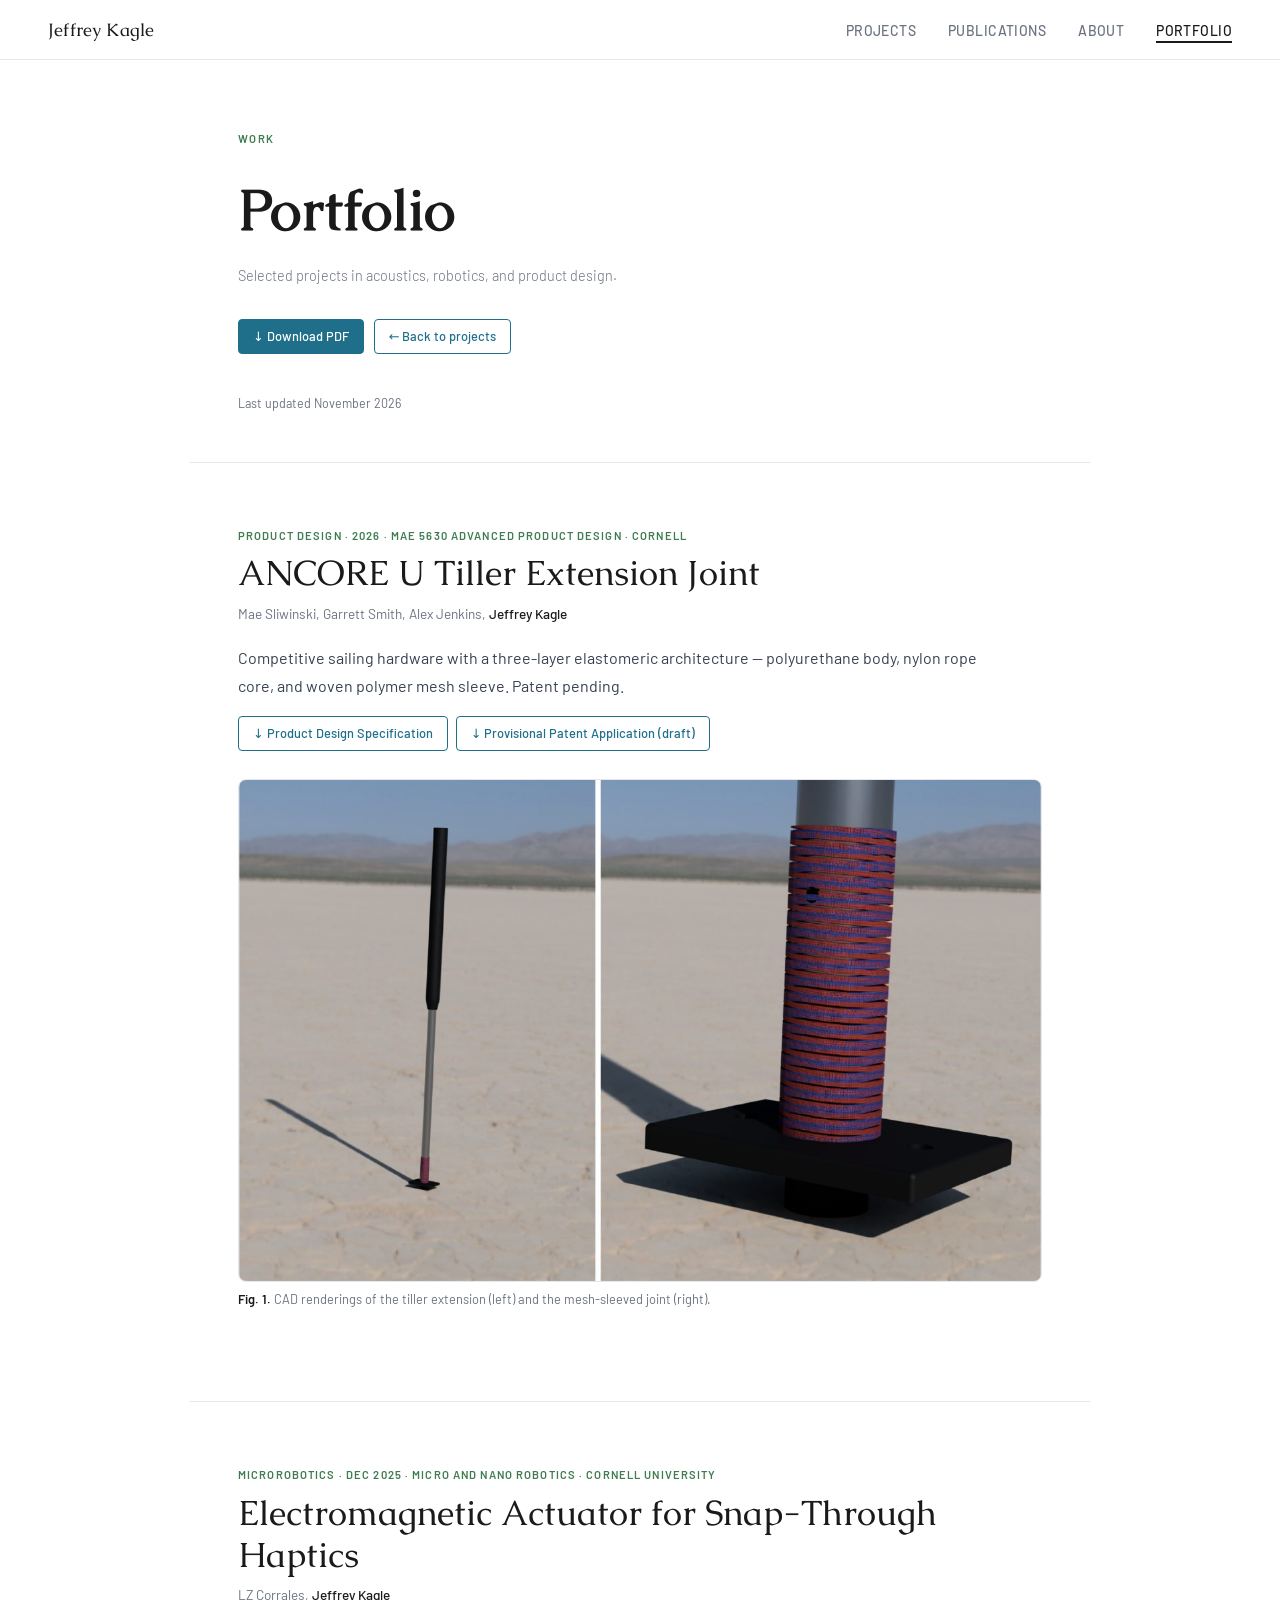
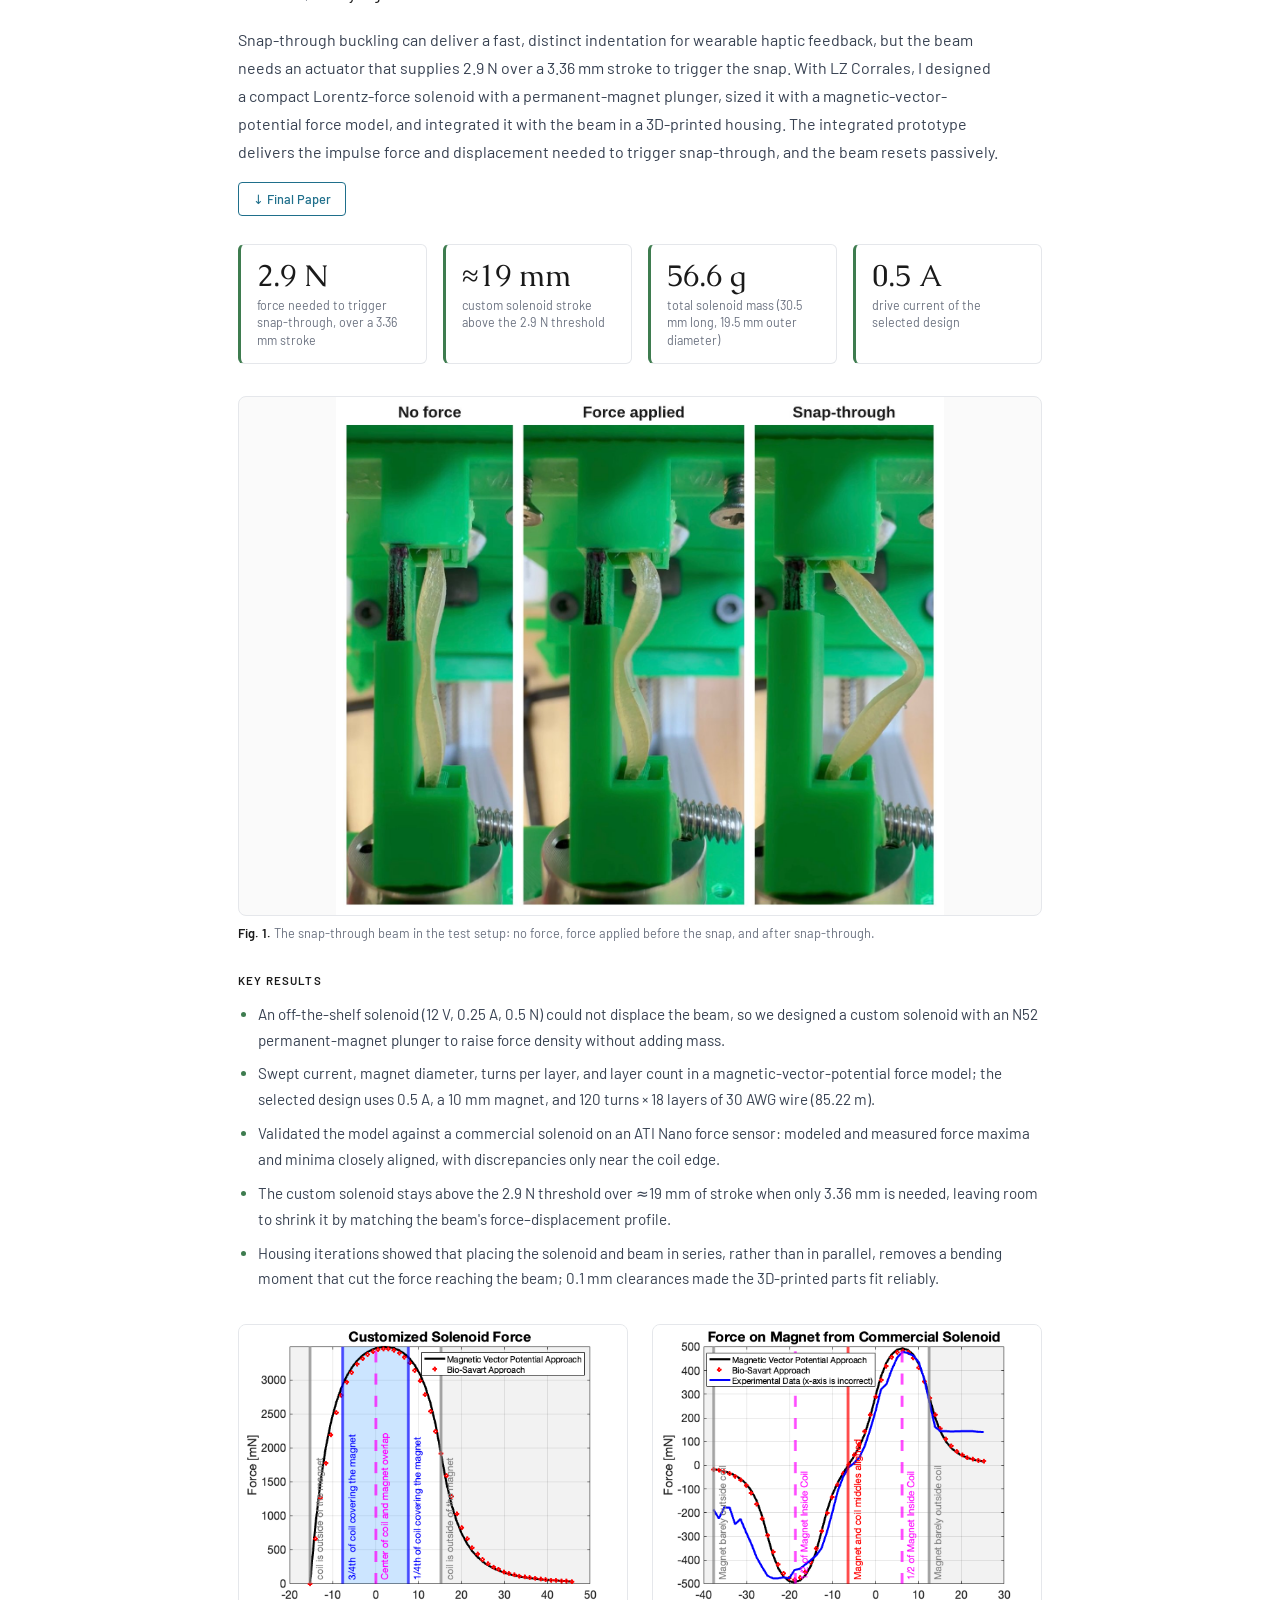
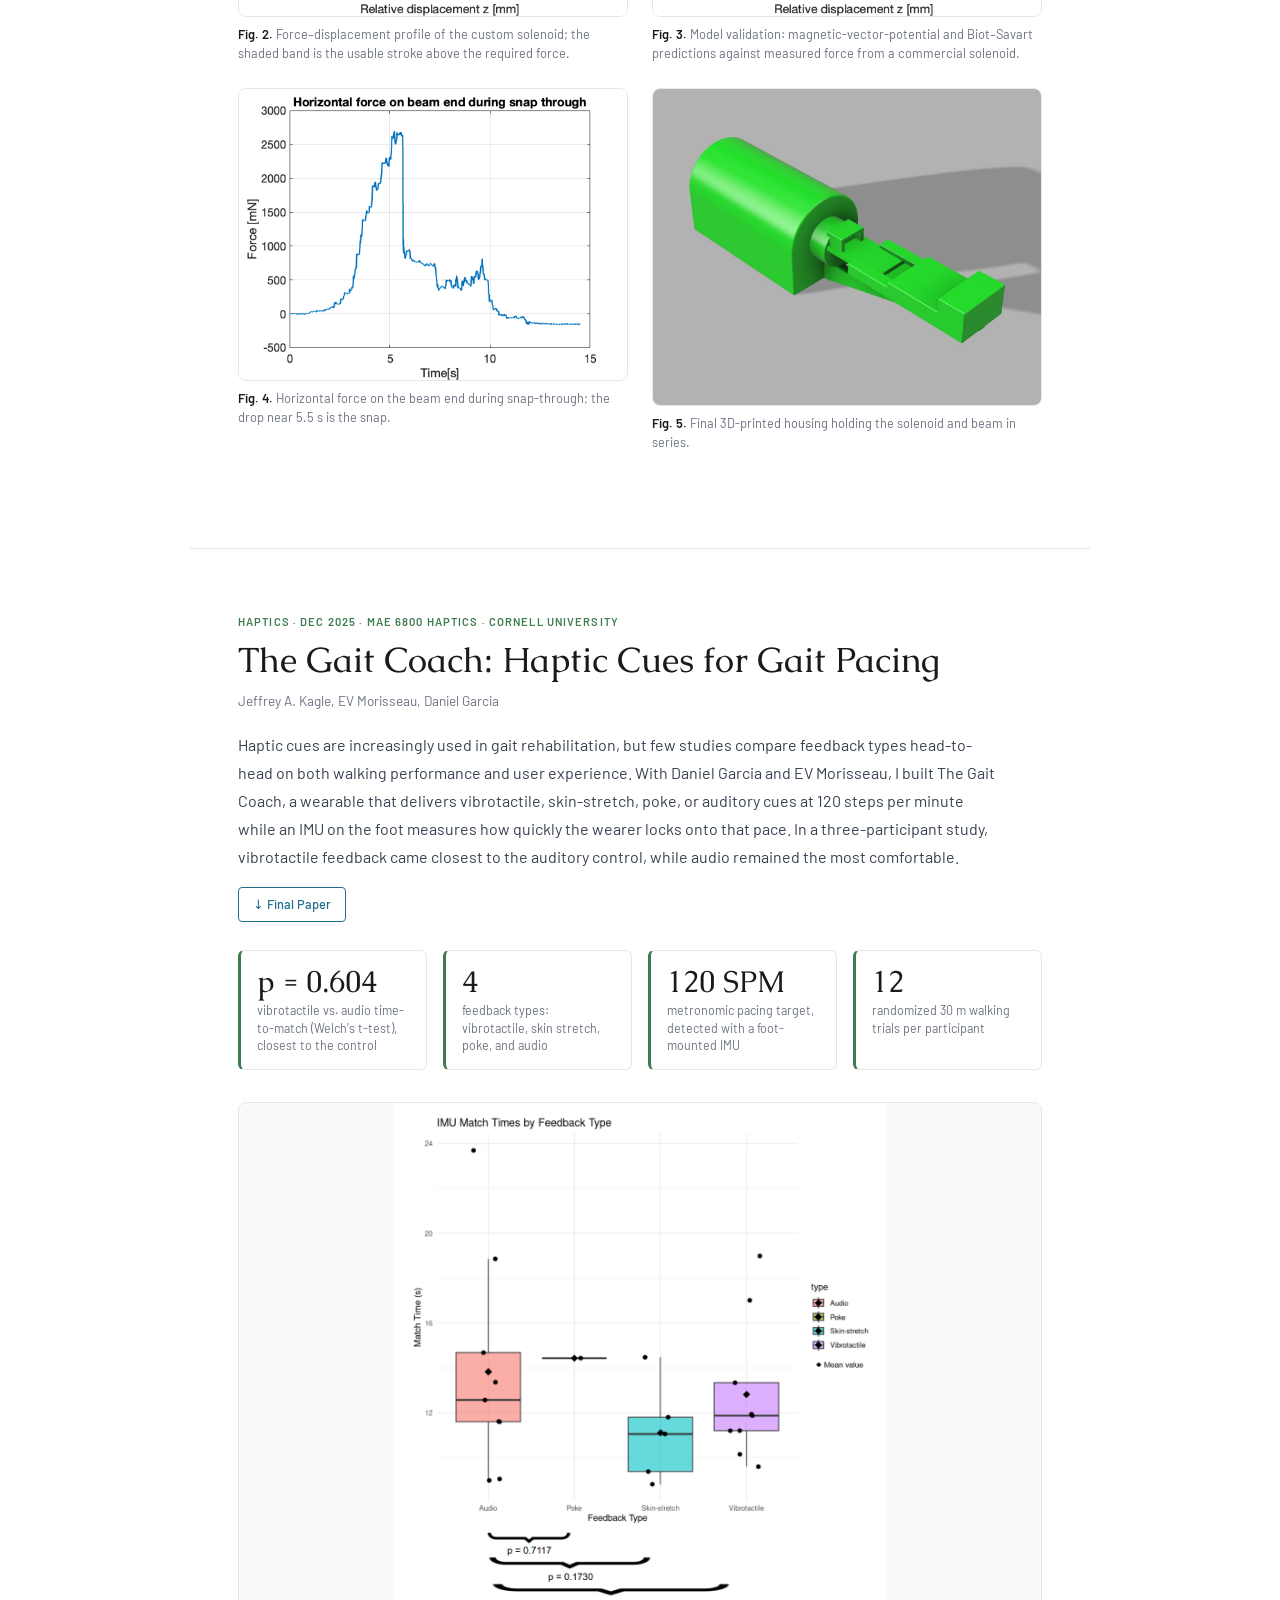
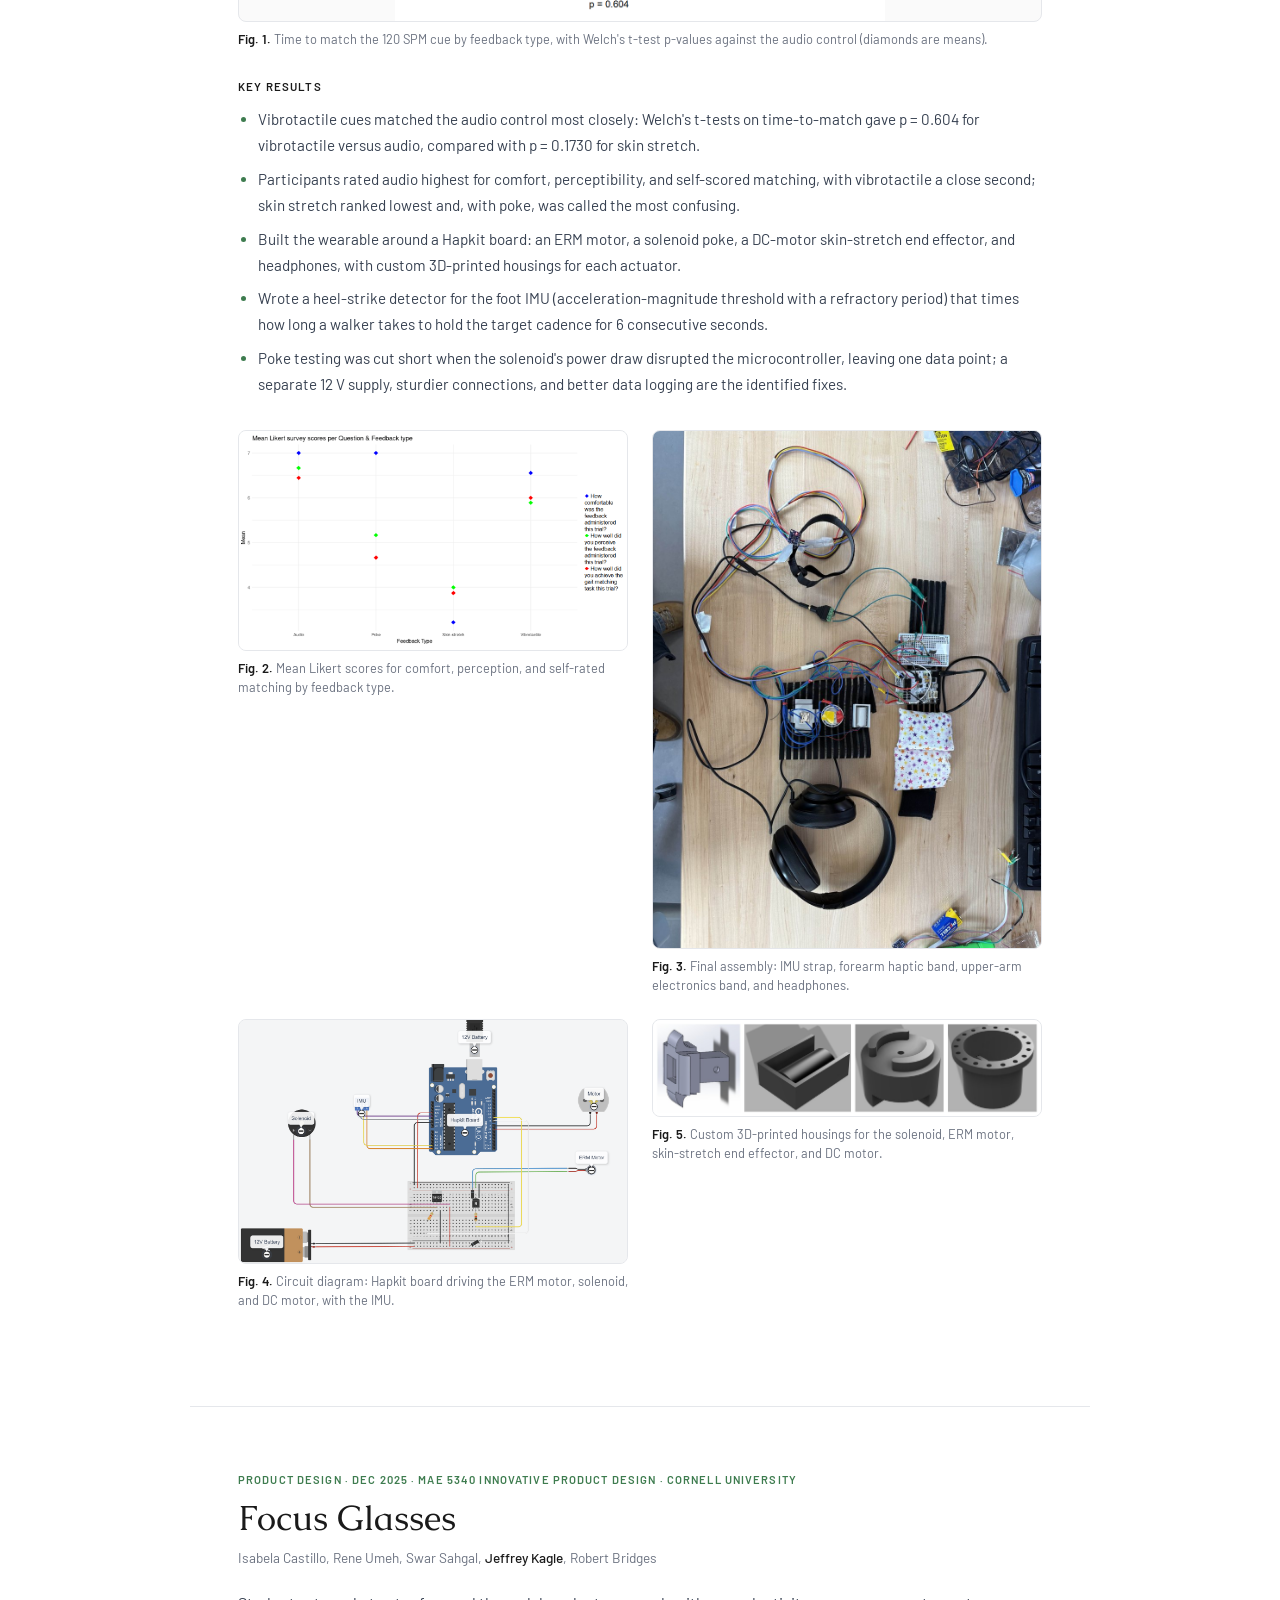
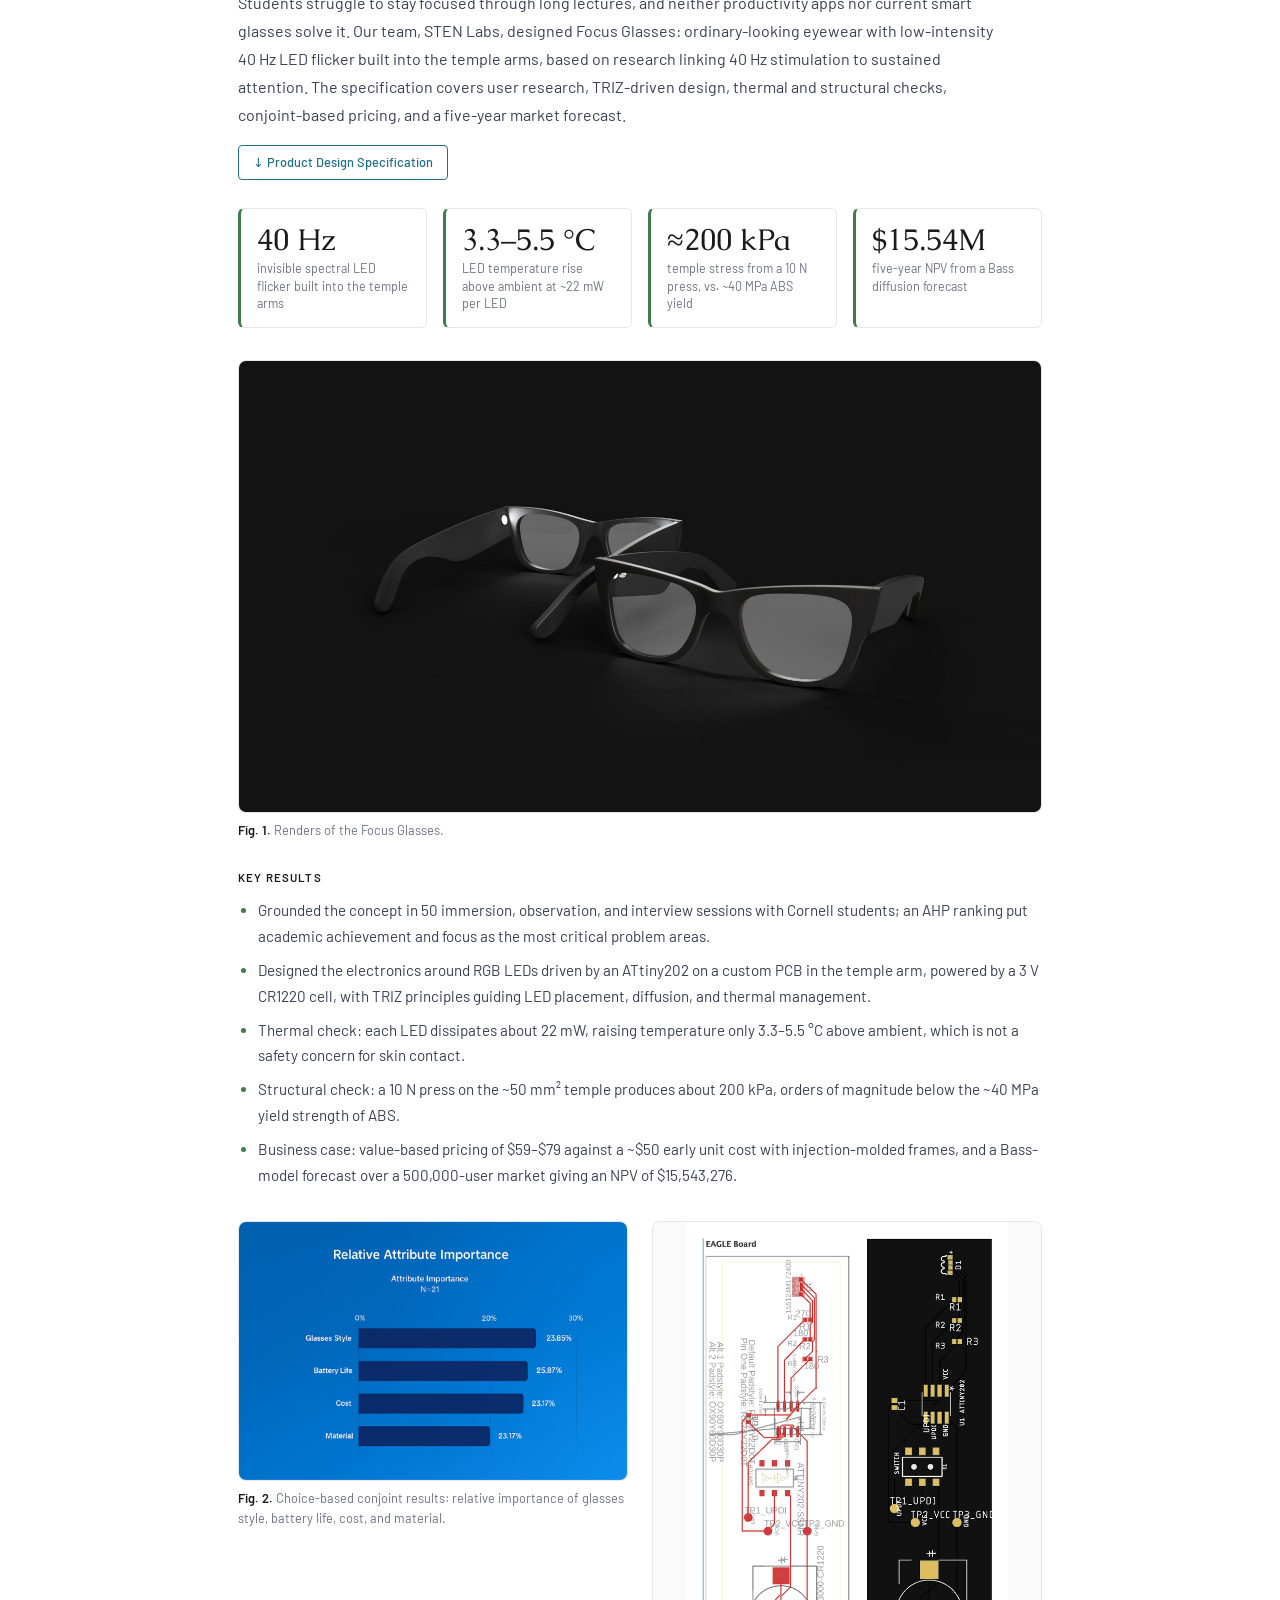
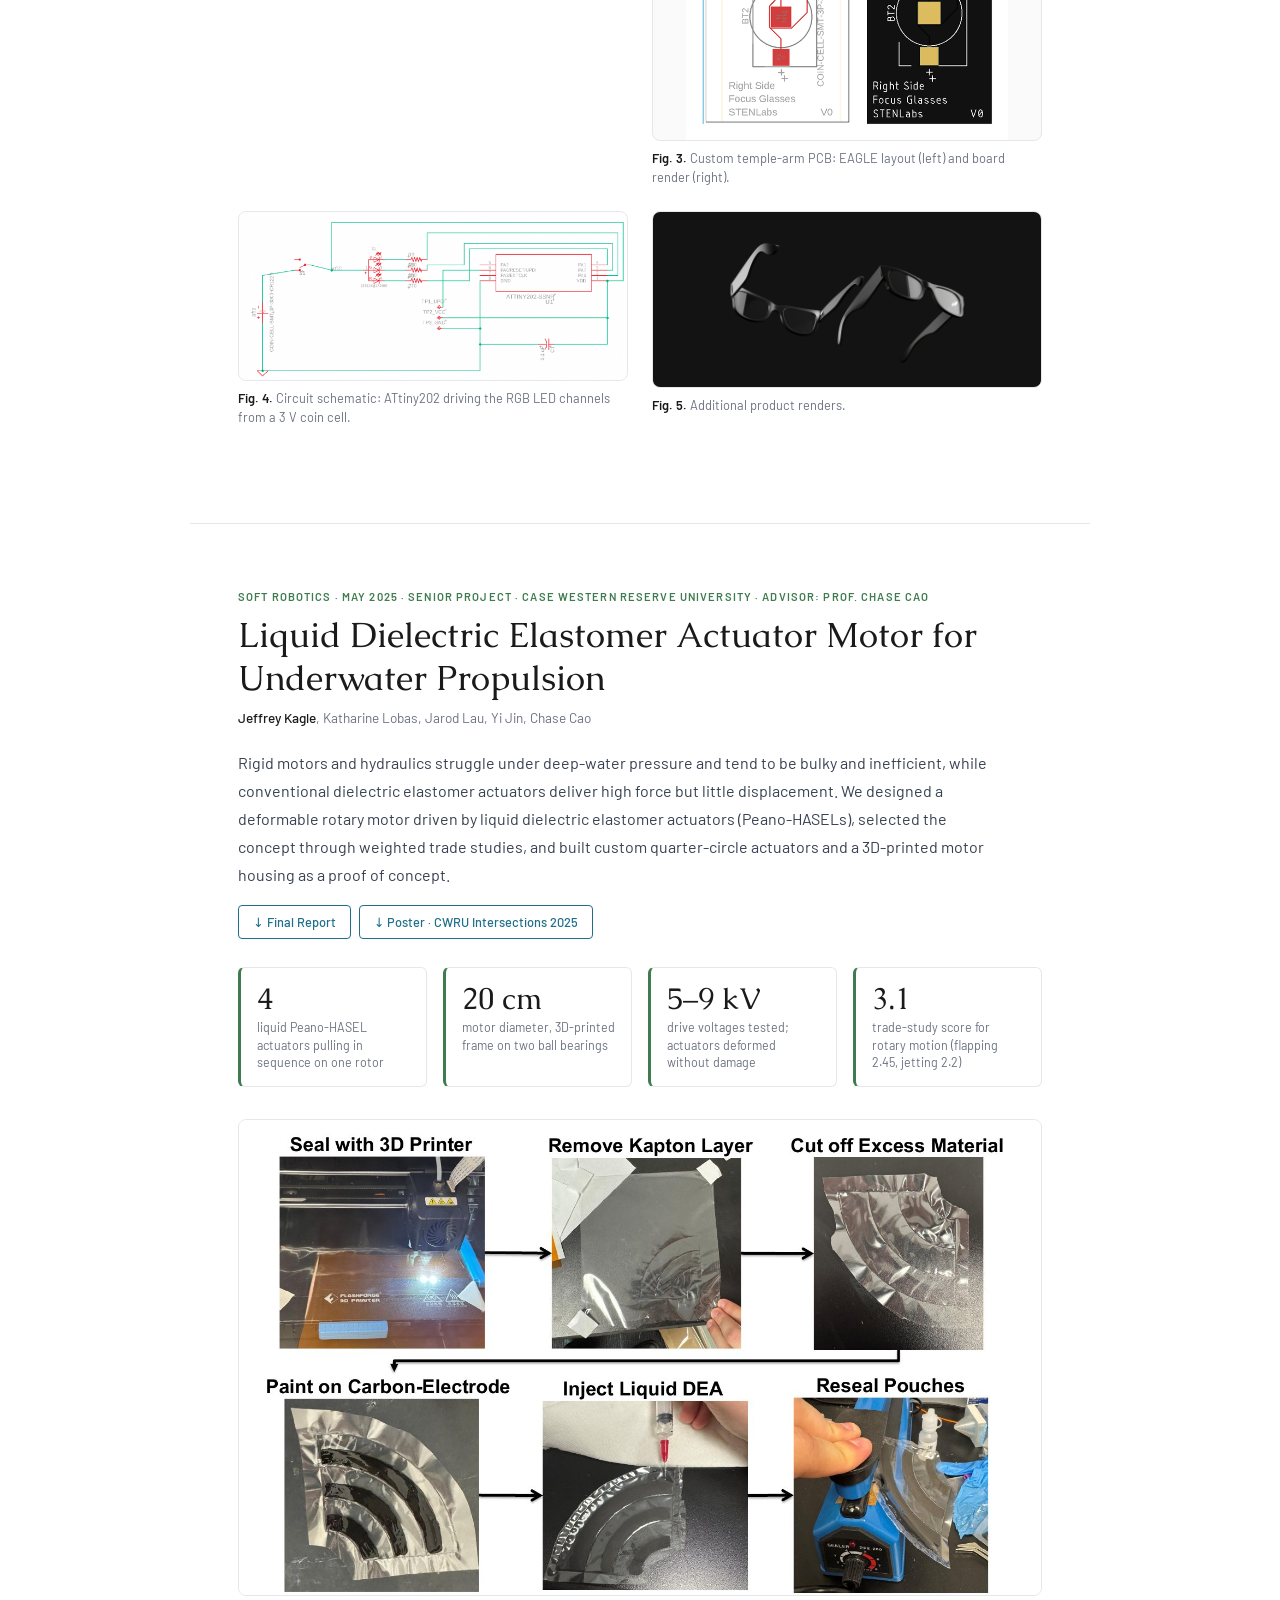
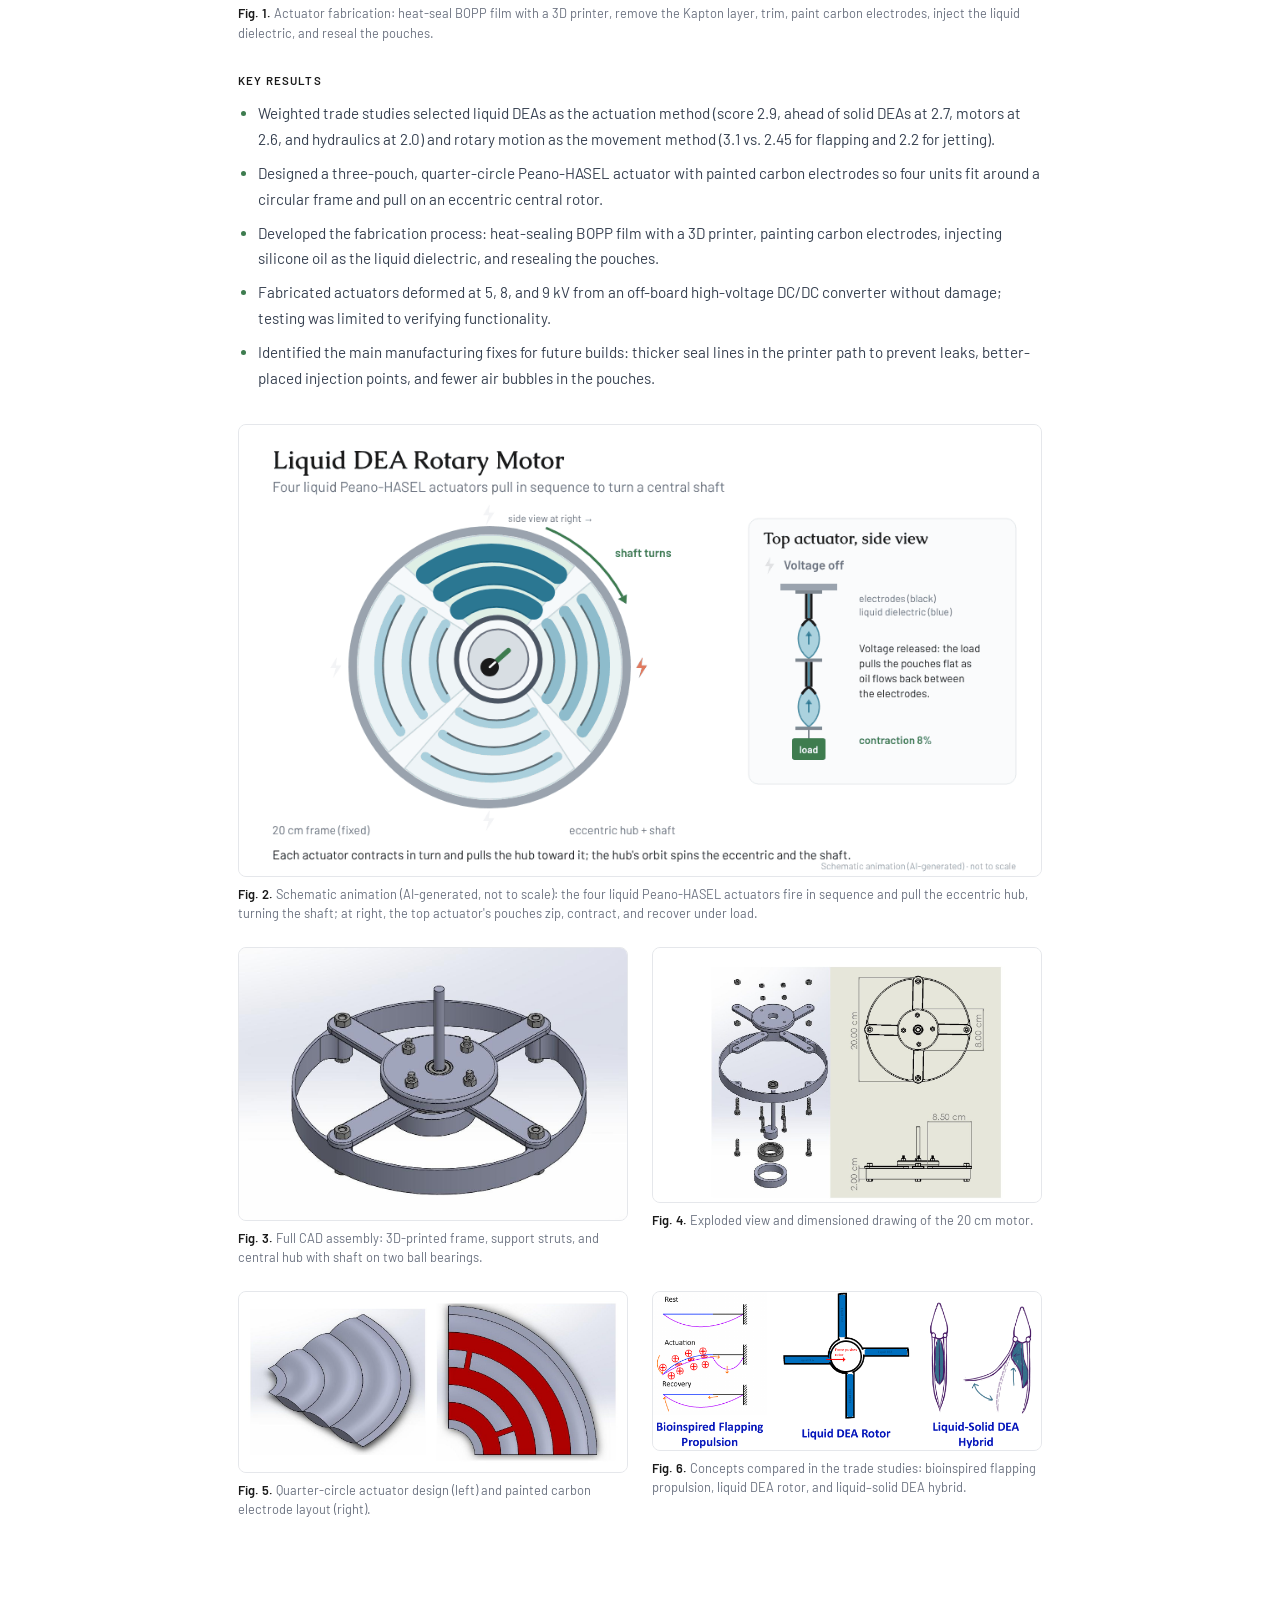
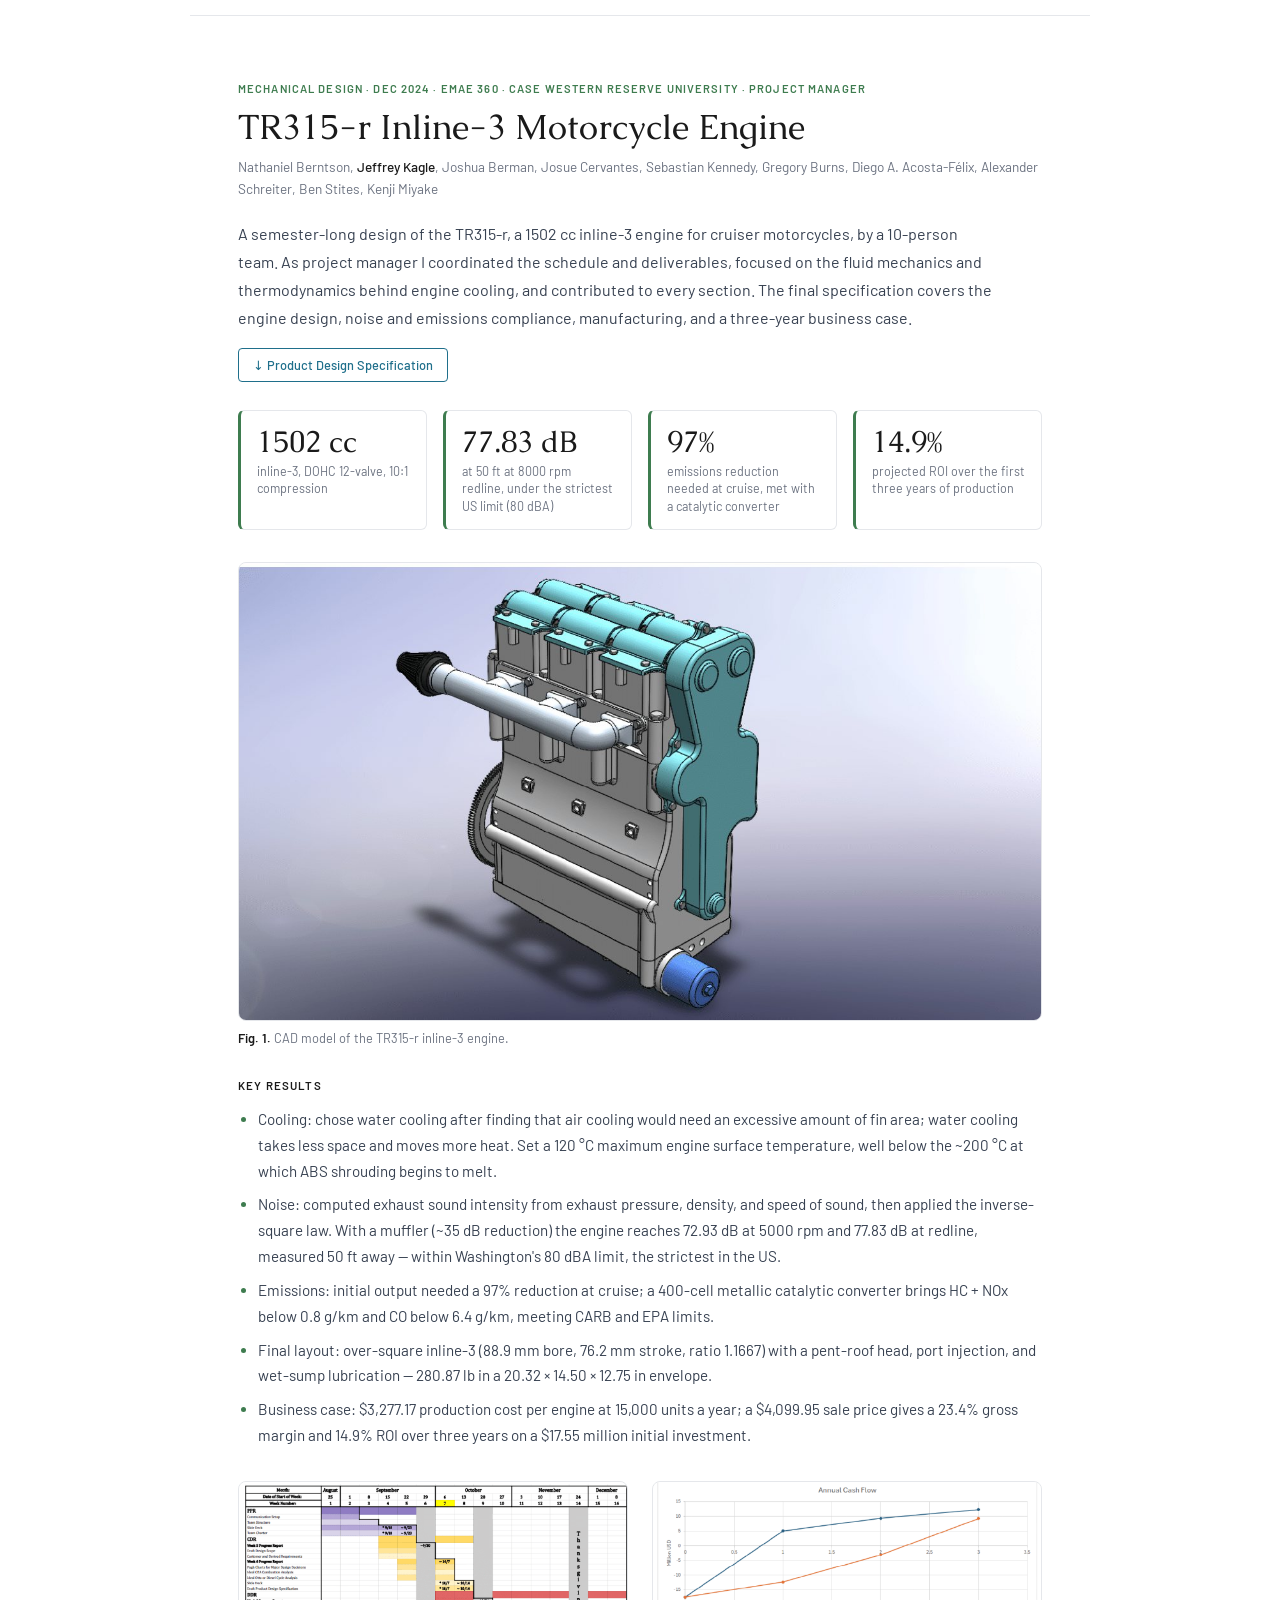
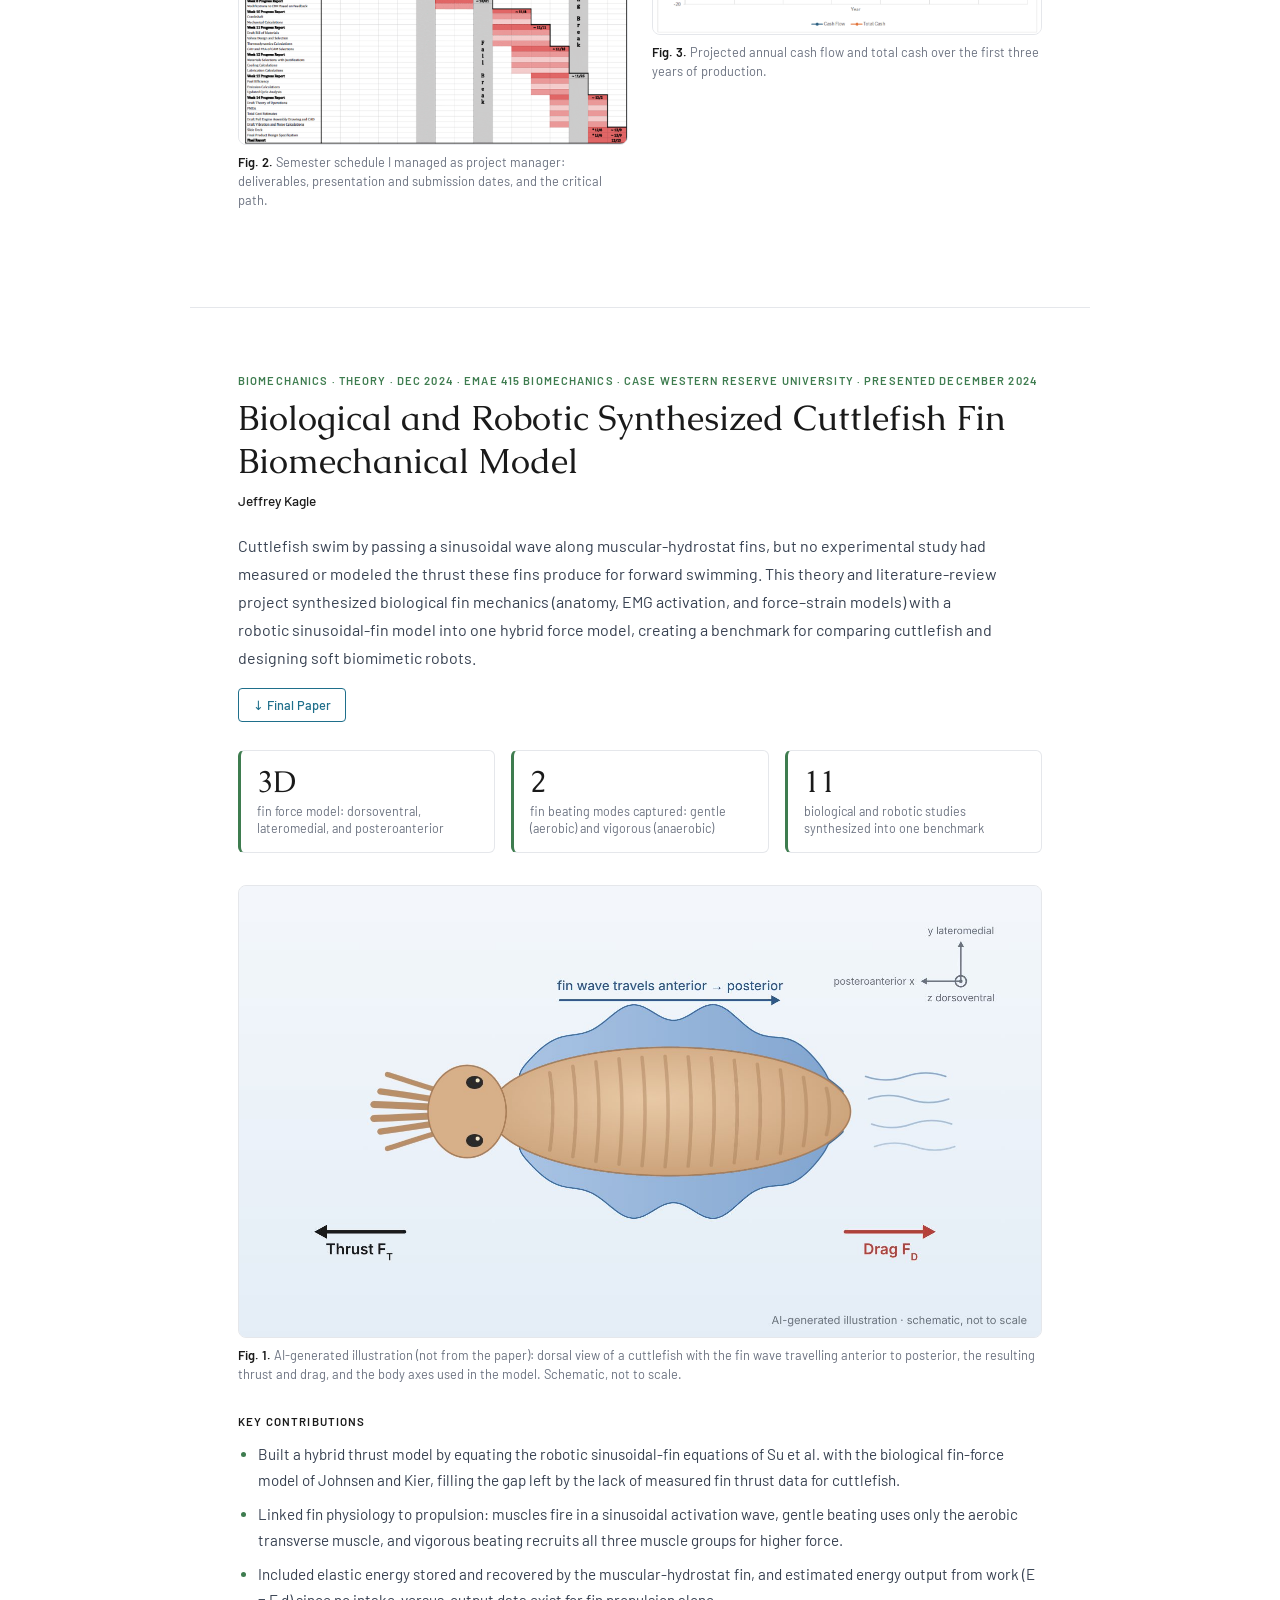
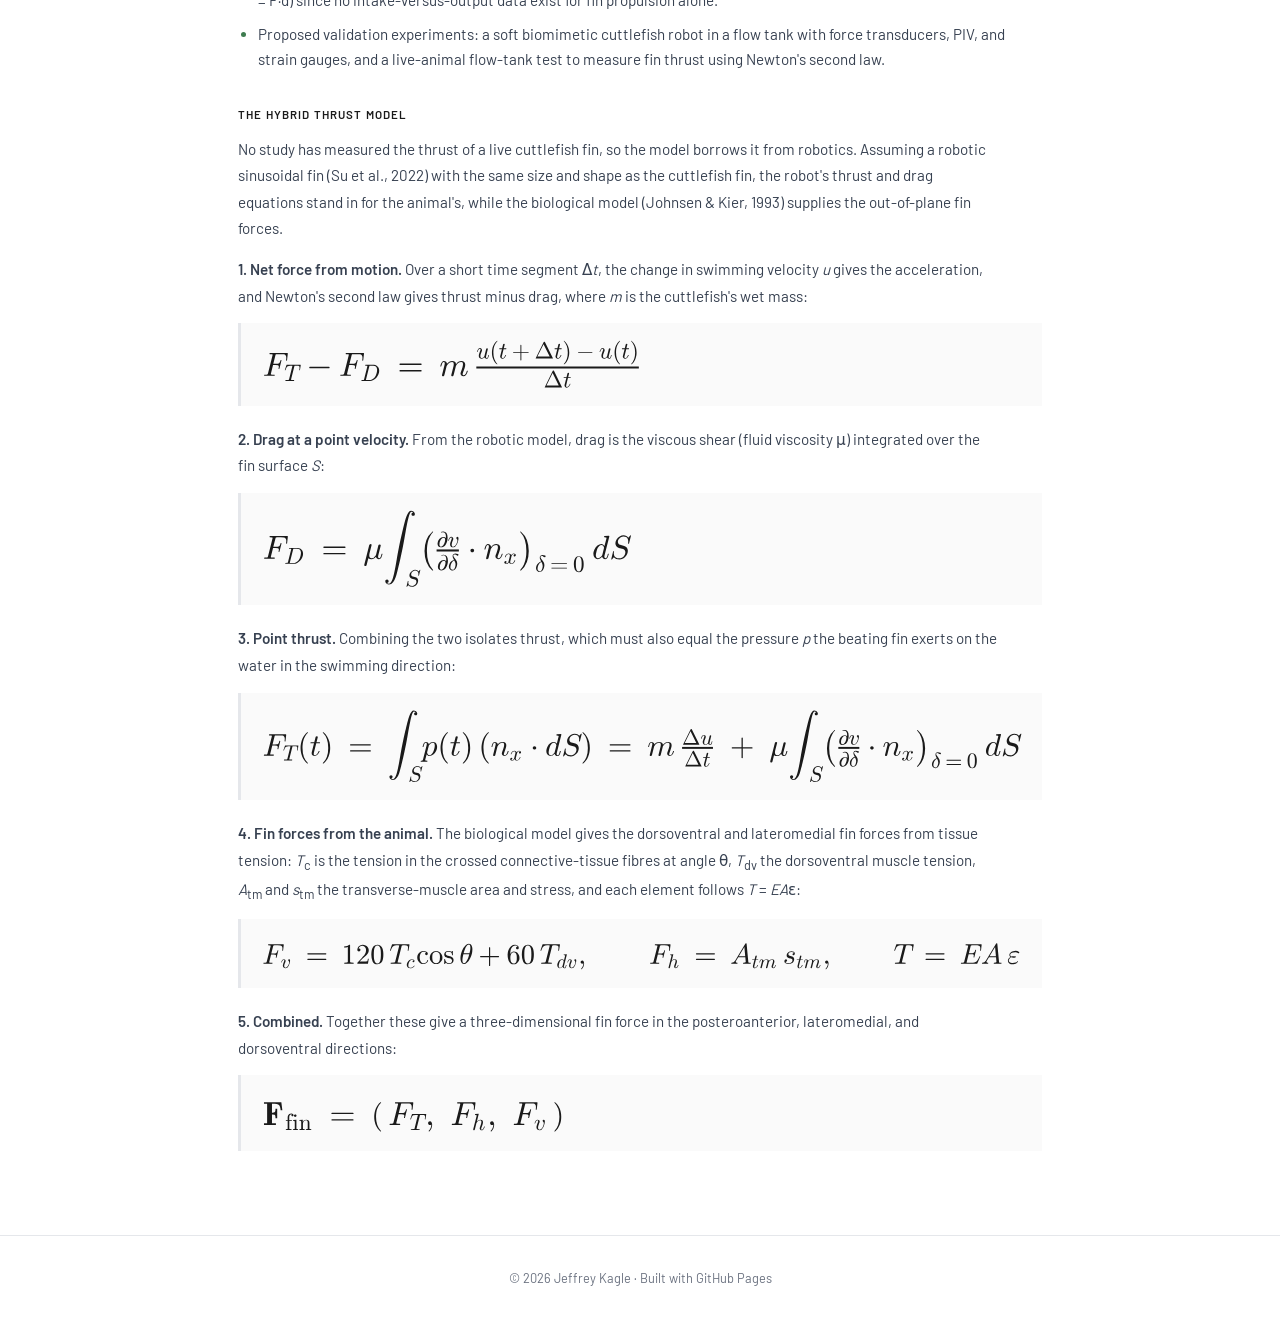
==== commit 313c8d71: "Add liquid DEA motor animation: homepage "In Motion" section + portfolio figure - New data-driven "I" ====
--- a/portfolio.html
+++ b/portfolio.html
@@ -8,7 +8,7 @@
   <link rel="icon" href="assets/favicon.svg" type="image/svg+xml" />
   <link rel="icon" href="assets/favicon-32.png" sizes="32x32" type="image/png" />
   <link rel="apple-touch-icon" href="assets/apple-touch-icon.png" />
-  <link rel="stylesheet" href="assets/style.css?v=0ca383be8e" />
+  <link rel="stylesheet" href="assets/style.css?v=ccc3d9dee4" />
 </head>
 <body>
   <!--
@@ -106,7 +106,7 @@
     <div class="pf-figures lead"><figure class="pf-figure wide"><img src="assets/img/hasel-rotary-actuator/fabrication.jpg" alt="Actuator fabrication: heat-seal BOPP film with a 3D printer, remove the Kapton layer, trim, paint carbon electrodes, inject the liquid dielectric, and reseal the pouches." loading="lazy" /><figcaption><b>Fig. 1.</b> Actuator fabrication: heat-seal BOPP film with a 3D printer, remove the Kapton layer, trim, paint carbon electrodes, inject the liquid dielectric, and reseal the pouches.</figcaption></figure></div>
     <h3 class="pf-subhead">Key results</h3>
     <ul class="pf-results"><li>Weighted trade studies selected liquid DEAs as the actuation method (score 2.9, ahead of solid DEAs at 2.7, motors at 2.6, and hydraulics at 2.0) and rotary motion as the movement method (3.1 vs. 2.45 for flapping and 2.2 for jetting).</li><li>Designed a three-pouch, quarter-circle Peano-HASEL actuator with painted carbon electrodes so four units fit around a circular frame and pull on an eccentric central rotor.</li><li>Developed the fabrication process: heat-sealing BOPP film with a 3D printer, painting carbon electrodes, injecting silicone oil as the liquid dielectric, and resealing the pouches.</li><li>Fabricated actuators deformed at 5, 8, and 9 kV from an off-board high-voltage DC/DC converter without damage; testing was limited to verifying functionality.</li><li>Identified the main manufacturing fixes for future builds: thicker seal lines in the printer path to prevent leaks, better-placed injection points, and fewer air bubbles in the pouches.</li></ul>
-    <div class="pf-figures"><figure class="pf-figure"><img src="assets/img/hasel-rotary-actuator/cad-assembly.jpg" alt="Full CAD assembly: 3D-printed frame, support struts, and central hub with shaft on two ball bearings." loading="lazy" /><figcaption><b>Fig. 2.</b> Full CAD assembly: 3D-printed frame, support struts, and central hub with shaft on two ball bearings.</figcaption></figure><figure class="pf-figure"><img src="assets/img/hasel-rotary-actuator/exploded-view.jpg" alt="Exploded view and dimensioned drawing of the 20 cm motor." loading="lazy" /><figcaption><b>Fig. 3.</b> Exploded view and dimensioned drawing of the 20 cm motor.</figcaption></figure><figure class="pf-figure"><img src="assets/img/hasel-rotary-actuator/actuator-design.jpg" alt="Quarter-circle actuator design (left) and painted carbon electrode layout (right)." loading="lazy" /><figcaption><b>Fig. 4.</b> Quarter-circle actuator design (left) and painted carbon electrode layout (right).</figcaption></figure><figure class="pf-figure"><img src="assets/img/hasel-rotary-actuator/concepts.png" alt="Concepts compared in the trade studies: bioinspired flapping propulsion, liquid DEA rotor, and liquid–solid DEA hybrid." loading="lazy" /><figcaption><b>Fig. 5.</b> Concepts compared in the trade studies: bioinspired flapping propulsion, liquid DEA rotor, and liquid–solid DEA hybrid.</figcaption></figure></div>
+    <div class="pf-figures"><figure class="pf-figure wide"><img src="assets/img/hasel-rotary-actuator/motor-animation.gif" alt="Schematic animation (AI-generated, not to scale): the four liquid Peano-HASEL actuators fire in sequence and pull the eccentric hub, turning the shaft; at right, the top actuator&#x27;s pouches zip, contract, and recover under load." loading="lazy" /><figcaption><b>Fig. 2.</b> Schematic animation (AI-generated, not to scale): the four liquid Peano-HASEL actuators fire in sequence and pull the eccentric hub, turning the shaft; at right, the top actuator&#x27;s pouches zip, contract, and recover under load.</figcaption></figure><figure class="pf-figure"><img src="assets/img/hasel-rotary-actuator/cad-assembly.jpg" alt="Full CAD assembly: 3D-printed frame, support struts, and central hub with shaft on two ball bearings." loading="lazy" /><figcaption><b>Fig. 3.</b> Full CAD assembly: 3D-printed frame, support struts, and central hub with shaft on two ball bearings.</figcaption></figure><figure class="pf-figure"><img src="assets/img/hasel-rotary-actuator/exploded-view.jpg" alt="Exploded view and dimensioned drawing of the 20 cm motor." loading="lazy" /><figcaption><b>Fig. 4.</b> Exploded view and dimensioned drawing of the 20 cm motor.</figcaption></figure><figure class="pf-figure"><img src="assets/img/hasel-rotary-actuator/actuator-design.jpg" alt="Quarter-circle actuator design (left) and painted carbon electrode layout (right)." loading="lazy" /><figcaption><b>Fig. 5.</b> Quarter-circle actuator design (left) and painted carbon electrode layout (right).</figcaption></figure><figure class="pf-figure"><img src="assets/img/hasel-rotary-actuator/concepts.png" alt="Concepts compared in the trade studies: bioinspired flapping propulsion, liquid DEA rotor, and liquid–solid DEA hybrid." loading="lazy" /><figcaption><b>Fig. 6.</b> Concepts compared in the trade studies: bioinspired flapping propulsion, liquid DEA rotor, and liquid–solid DEA hybrid.</figcaption></figure></div>
   </section>
 
   <section class="pf-item" id="inline-3-engine">
--- a/assets/style.css
+++ b/assets/style.css
@@ -135,39 +135,6 @@
 
 .hero-link { display: inline-flex; gap: 6px; align-items: center; font-size: 0.95rem; font-weight: 500; color: var(--accent); text-decoration: none; border-bottom: 1.5px solid var(--seaweed-light); padding-bottom: 2px; }
 .hero-link:hover { border-color: var(--accent); }
-
-/* ── AQUARIUM SIDES (desktop only, decorative) ── */
-.tank { display: none; }
-@media (min-width: 1240px) {
-  .tank {
-    display: block; position: fixed; top: 60px; bottom: 0; z-index: 0; pointer-events: none;
-    width: min(300px, calc((100vw - 900px) / 2 - 20px));
-  }
-  .tank {
-    background: linear-gradient(to bottom, rgba(31,111,139,0) 0%, rgba(31,111,139,.05) 40%, rgba(31,111,139,.13) 100%);
-    -webkit-mask-image: linear-gradient(to right, transparent, #000 14%, #000 86%, transparent);
-    mask-image: linear-gradient(to right, transparent, #000 14%, #000 86%, transparent);
-  }
-  .tank svg { position: absolute; bottom: 0; left: 0; width: 100%; height: 100%; }
-  .tank-left { left: 10px; }
-  .tank-right { right: 10px; }
-  section, footer { position: relative; z-index: 1; }
-}
-.kelp { transform-box: fill-box; transform-origin: 50% 100%; animation: sway 7s ease-in-out infinite alternate; }
-.kelp.k2 { animation-duration: 9s; animation-delay: -3s; }
-.kelp.k3 { animation-duration: 6s; animation-delay: -1s; }
-@keyframes sway { from { transform: rotate(-3.5deg); } to { transform: rotate(3.5deg); } }
-.bubble { animation: rise 10s linear infinite; opacity: 0; }
-.bubble.b2 { animation-delay: -3s; animation-duration: 12s; }
-.bubble.b3 { animation-delay: -6s; animation-duration: 9s; }
-.bubble.b4 { animation-delay: -8s; animation-duration: 14s; }
-@keyframes rise { 0% { transform: translateY(0); opacity: 0; } 10% { opacity: .8; } 90% { opacity: .5; } 100% { transform: translateY(-620px); opacity: 0; } }
-.fish { animation: swim 34s linear infinite; }
-.fish.f2 { animation-duration: 46s; animation-delay: -20s; }
-@keyframes swim { from { transform: translateX(300px); } to { transform: translateX(-60px); } }
-.fish.rev { animation-name: swim-rev; }
-@keyframes swim-rev { from { transform: translateX(-60px) scaleX(-1); } to { transform: translateX(300px) scaleX(-1); } }
-.fish g, .fish { transform-box: fill-box; }
 
 /* ── UPDATES / EYEBROW LABELS ── */
 .updates-label {
@@ -331,6 +298,12 @@
 
 .project-actions { display: flex; flex-wrap: wrap; gap: 8px; margin-top: auto; padding-top: 16px; }
 
+.viz-grid { display: flex; flex-direction: column; gap: 28px; }
+.viz-card { margin: 0; border: 1px solid var(--border); border-radius: 8px; overflow: hidden; }
+.viz-card img { width: 100%; display: block; background: #fff; border-bottom: 1px solid var(--border); }
+.viz-card figcaption { padding: 18px 20px 20px; display: flex; flex-direction: column; gap: 8px; align-items: flex-start; }
+.viz-card .project-title { margin-bottom: 0; }
+
 .empty-note { font-size: 0.9rem; color: var(--mid); font-style: italic; }
 
 /* ── PUBLICATIONS ── */
@@ -535,8 +508,6 @@
 }
 
 @media (prefers-reduced-motion: reduce) {
-  .kelp, .bubble, .fish { animation: none; }
-  .bubble { opacity: .5; }
   html { scroll-behavior: auto; }
   #home { animation: none; }
   .project-card:hover { transform: none; }
@@ -546,7 +517,7 @@
 @page { size: Letter; margin: 0.6in 0.65in; }
 
 @media print {
-  nav, footer, .no-print, .tank { display: none !important; }
+  nav, footer, .no-print { display: none !important; }
   .print-only { display: block; }
   body { font-size: 11pt; }
   section { padding: 0; max-width: none; }
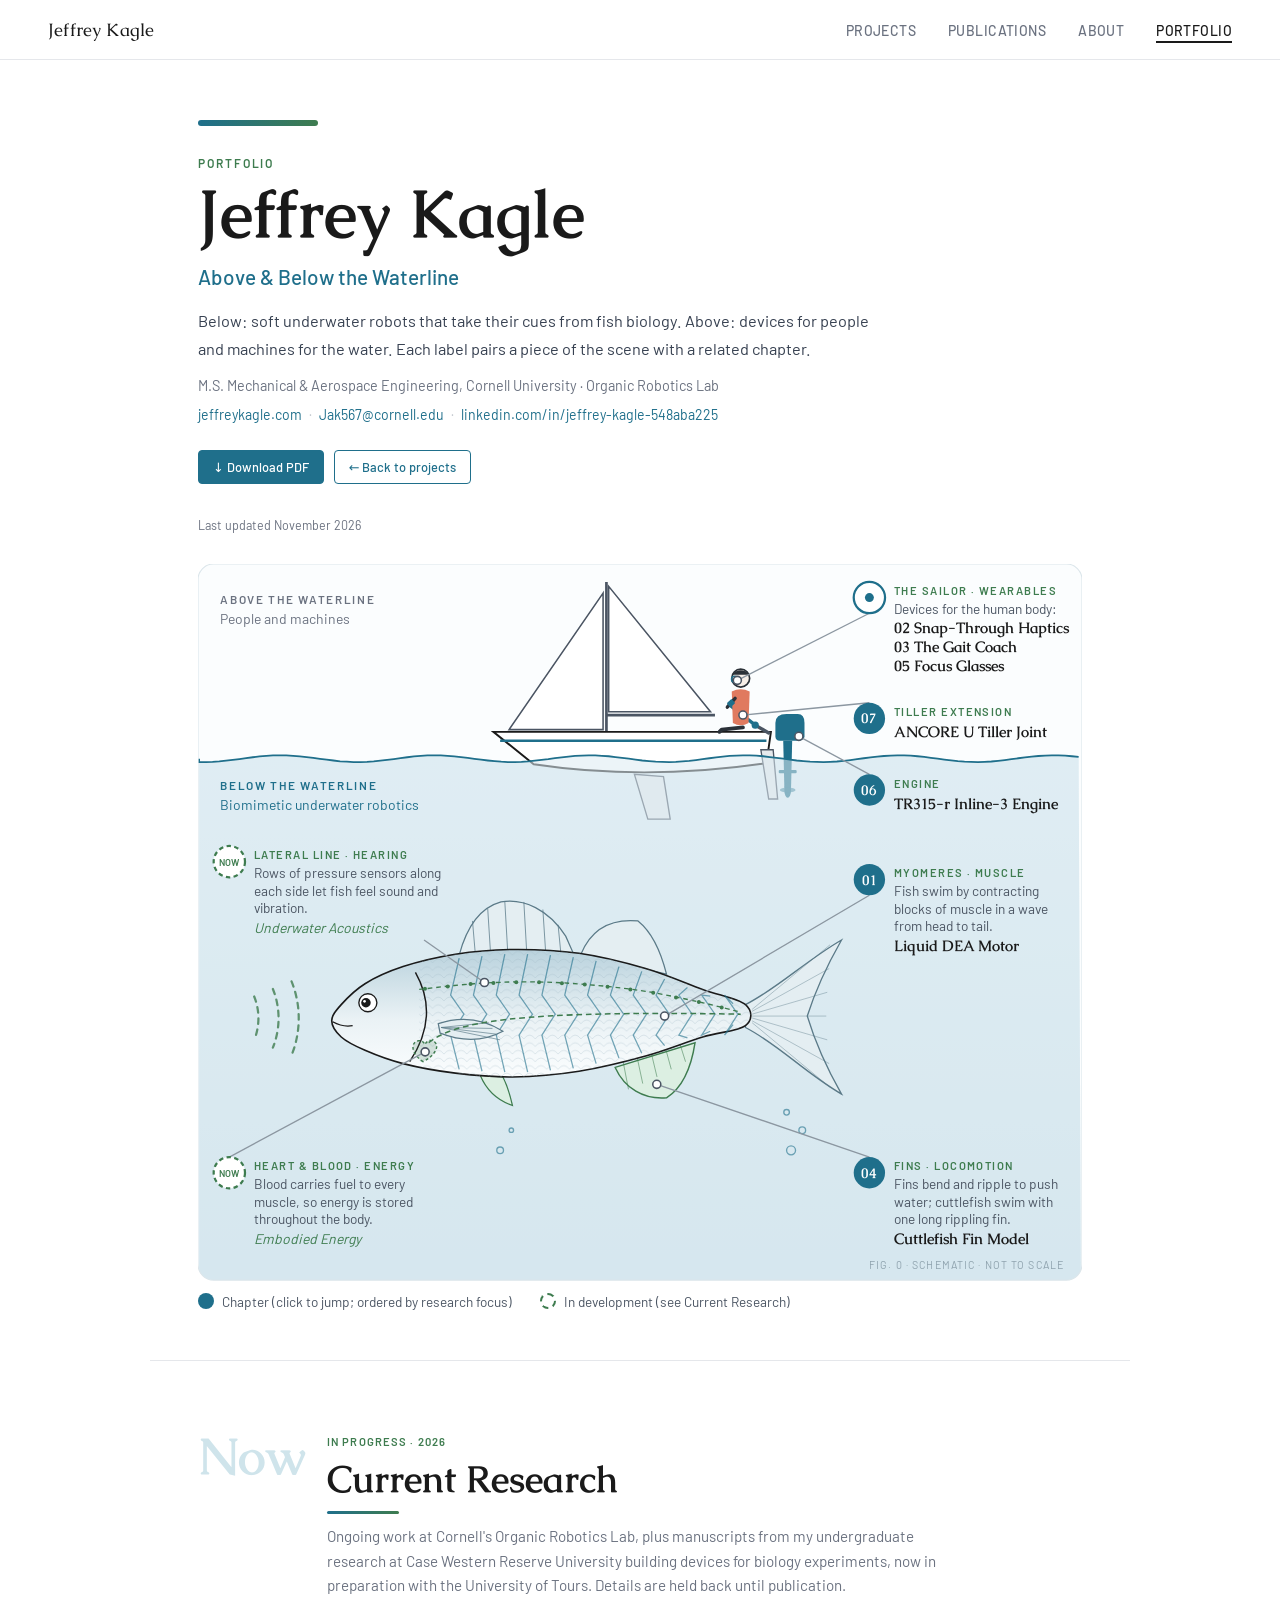
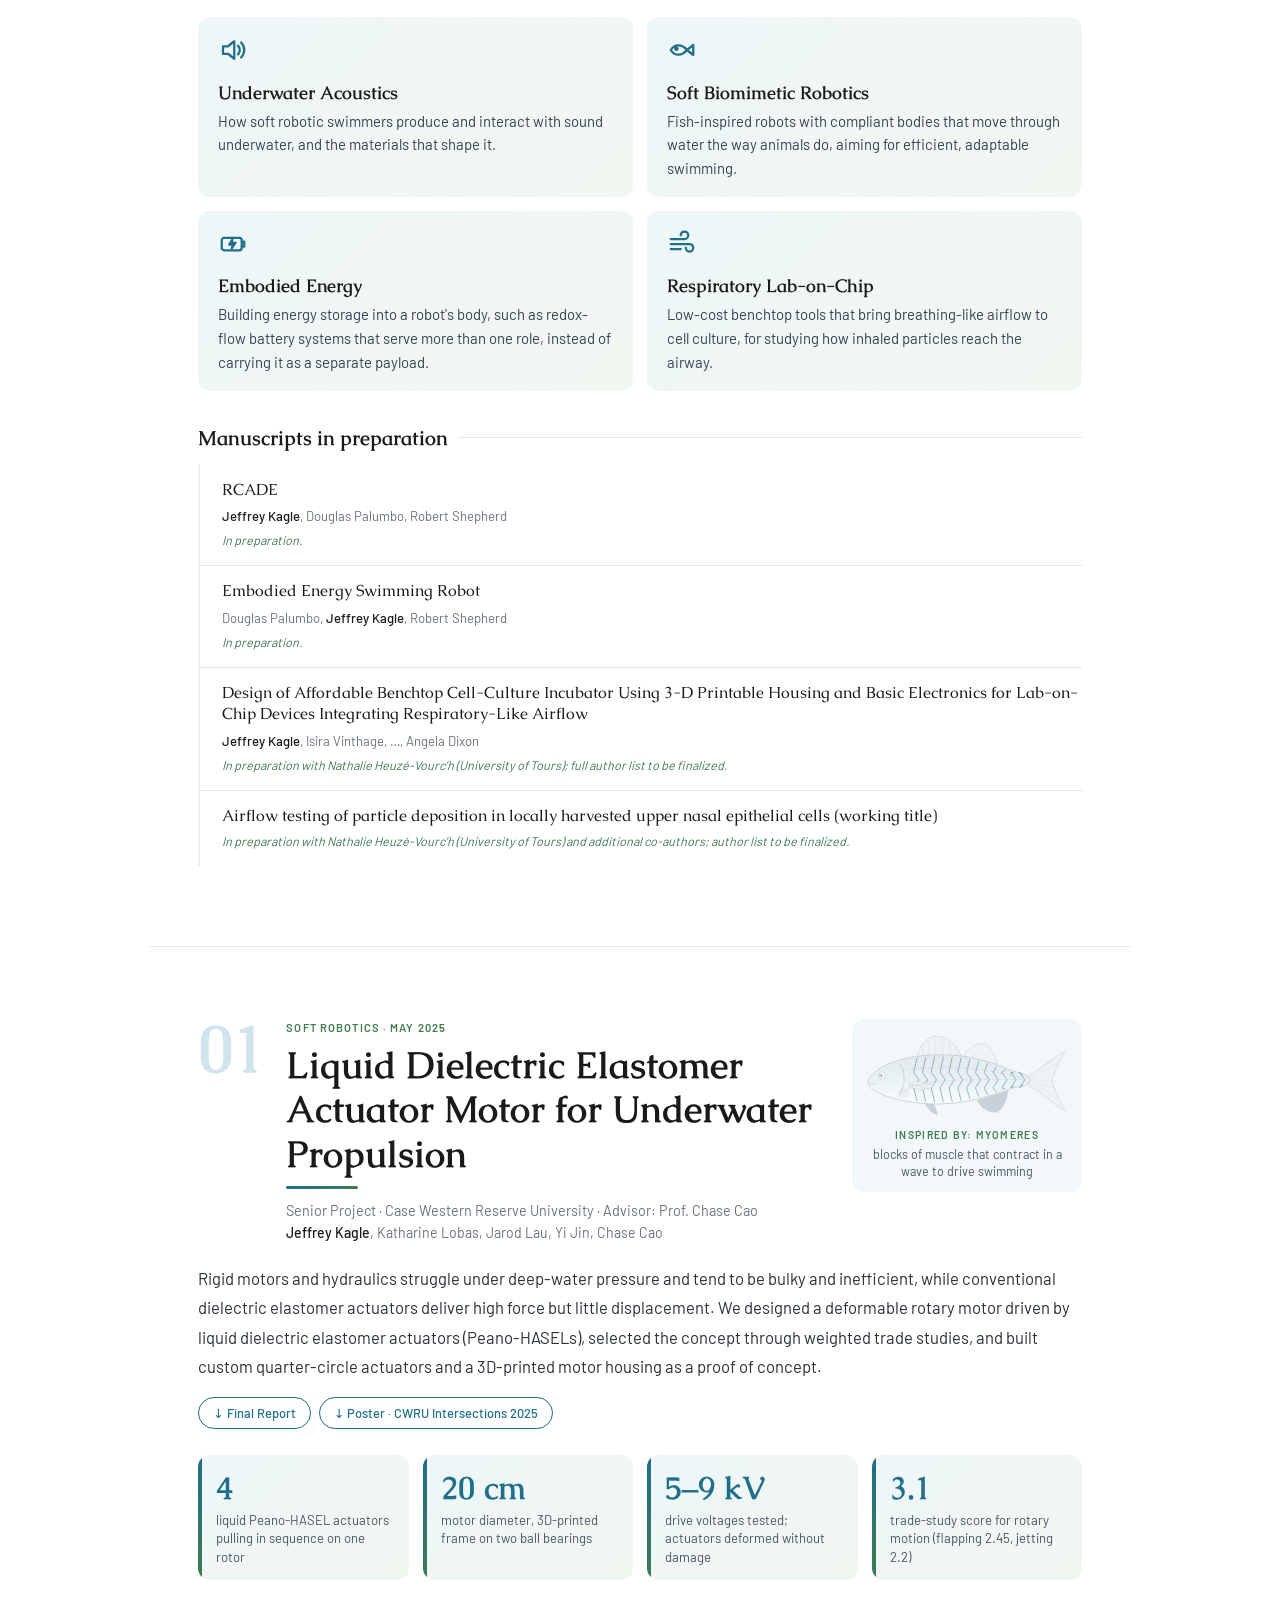
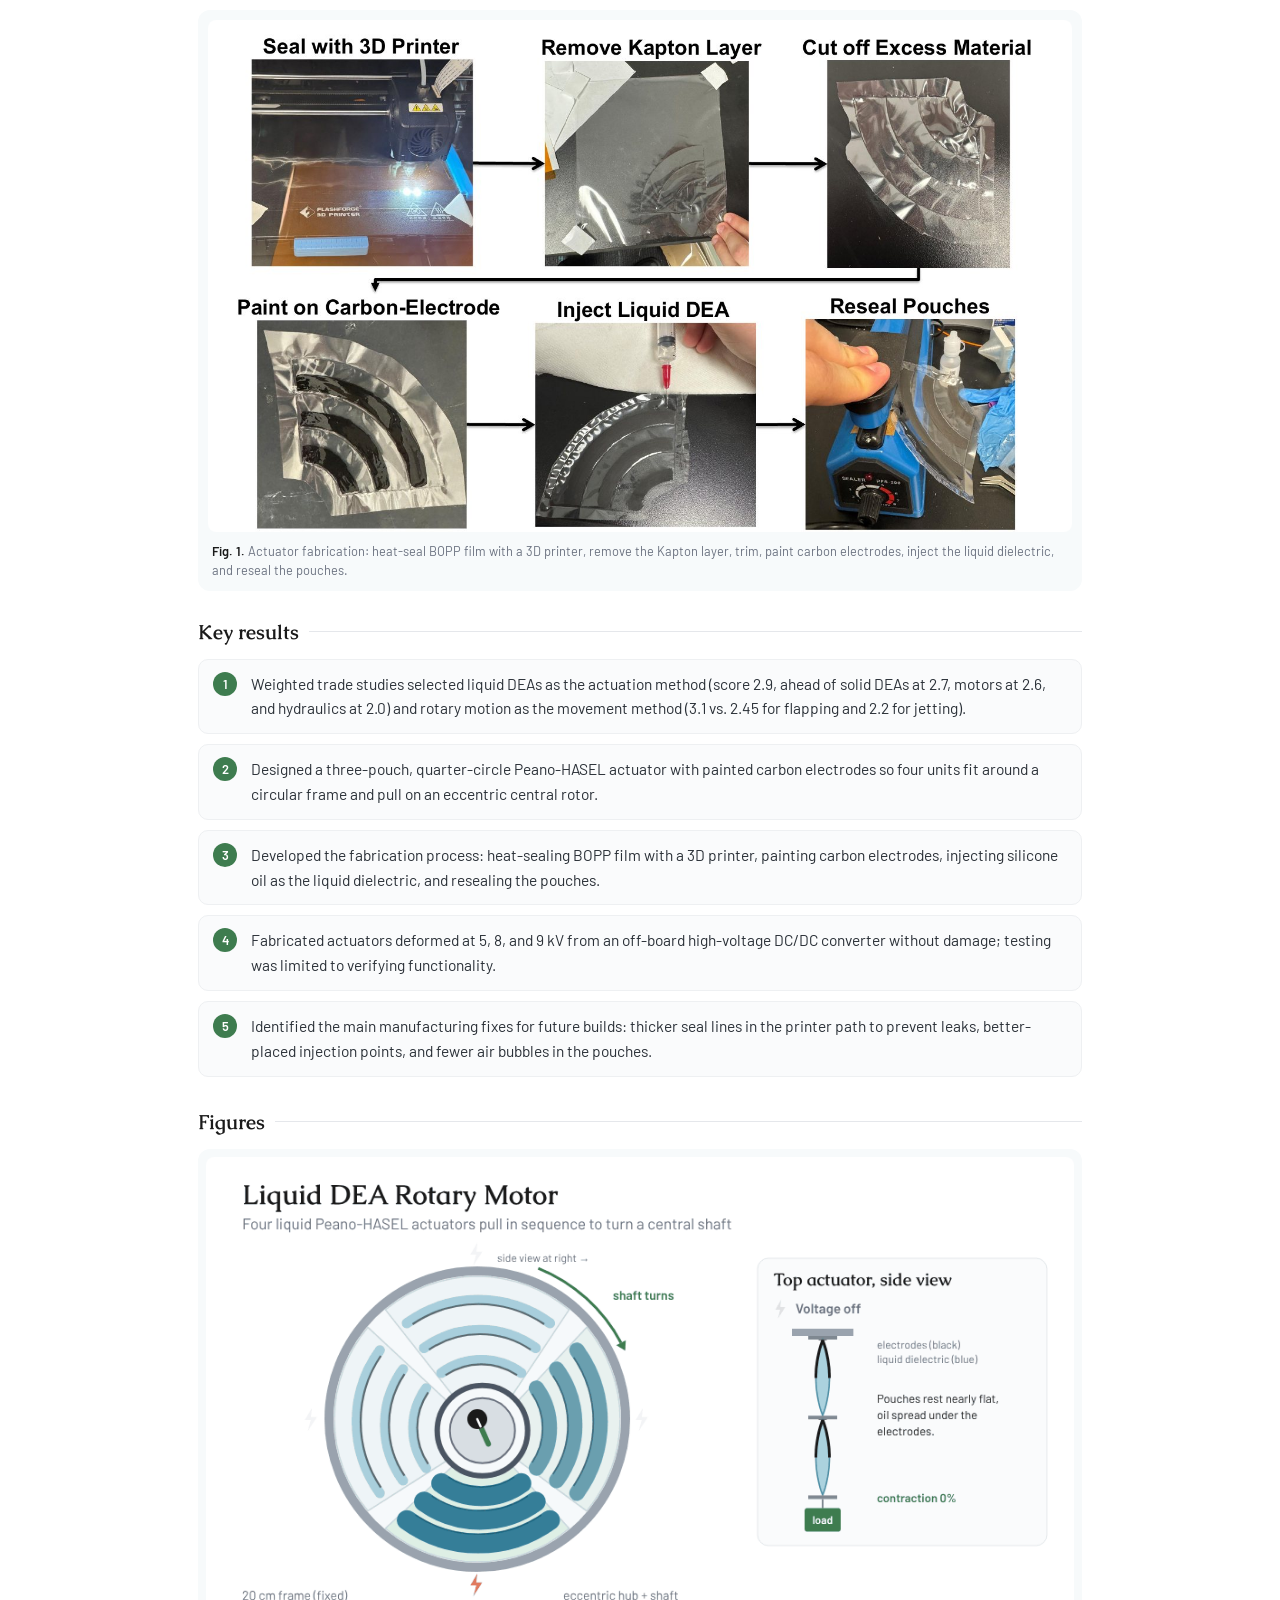
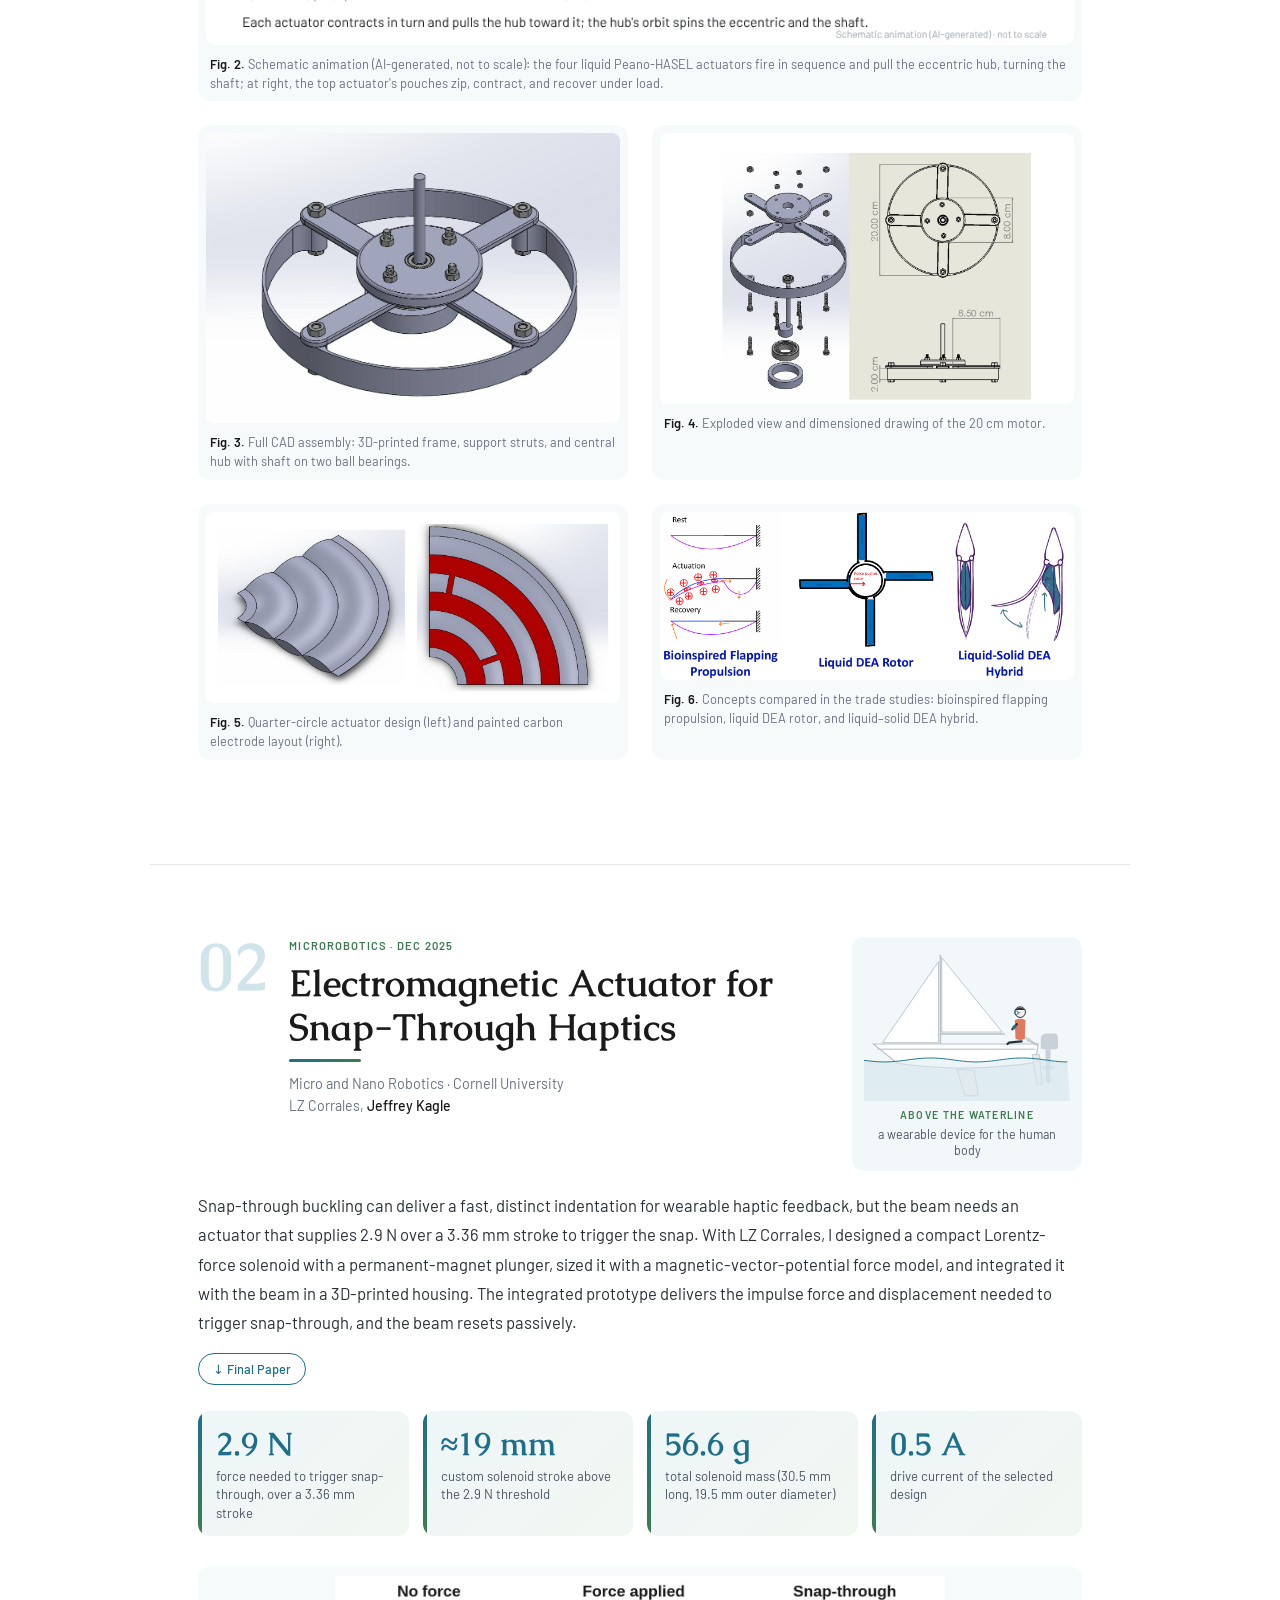
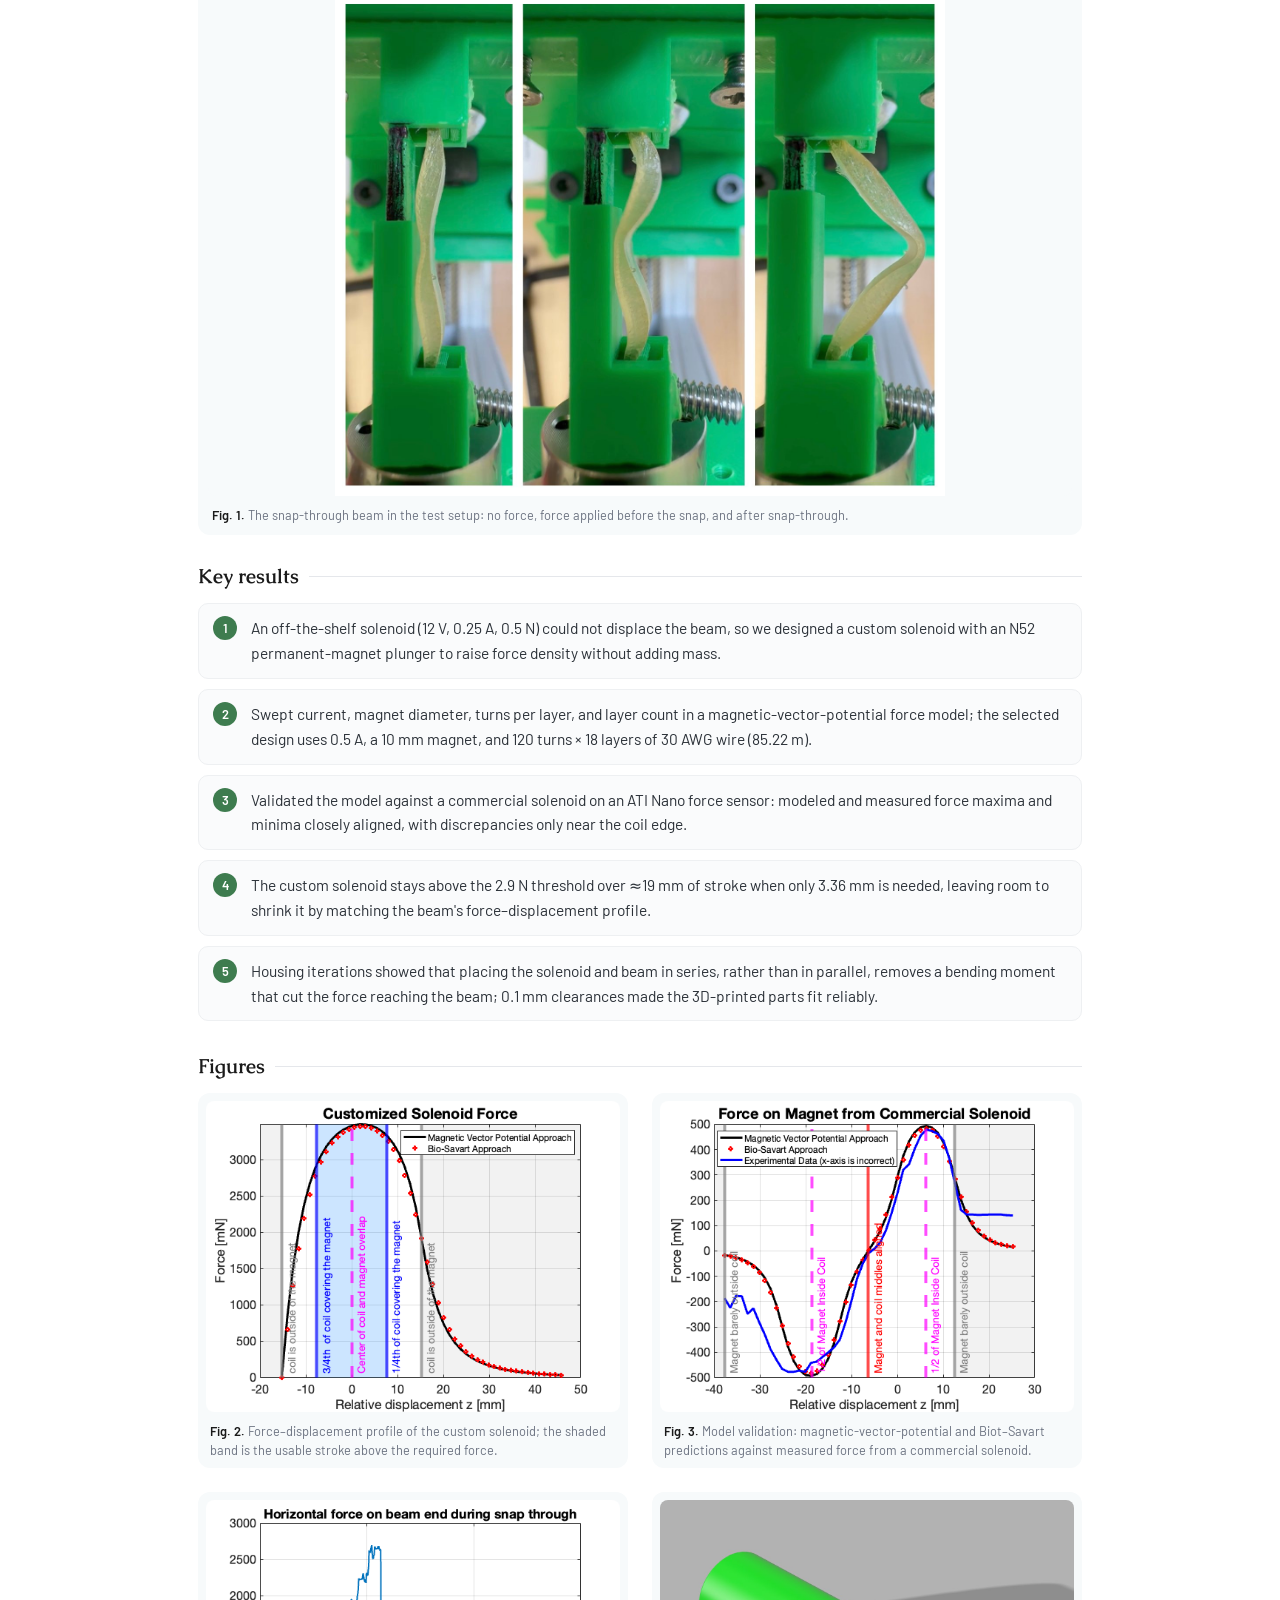
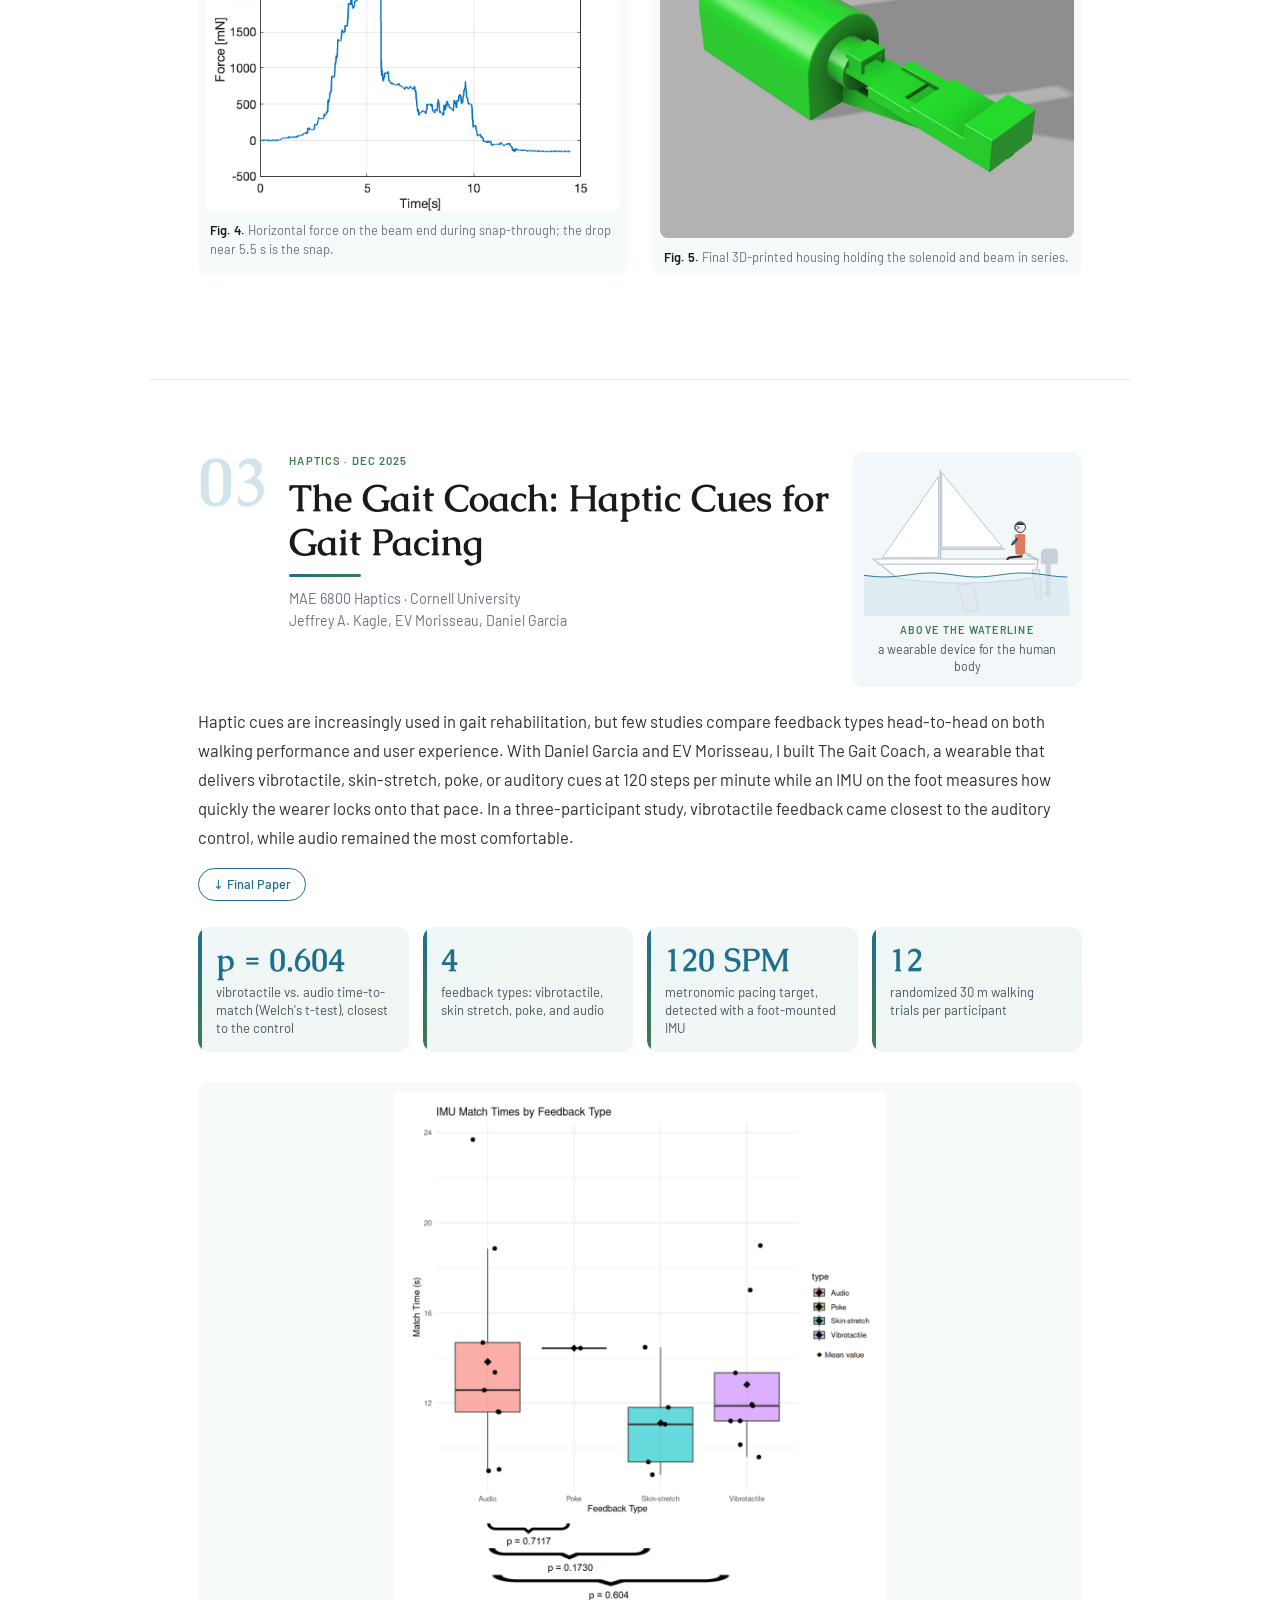
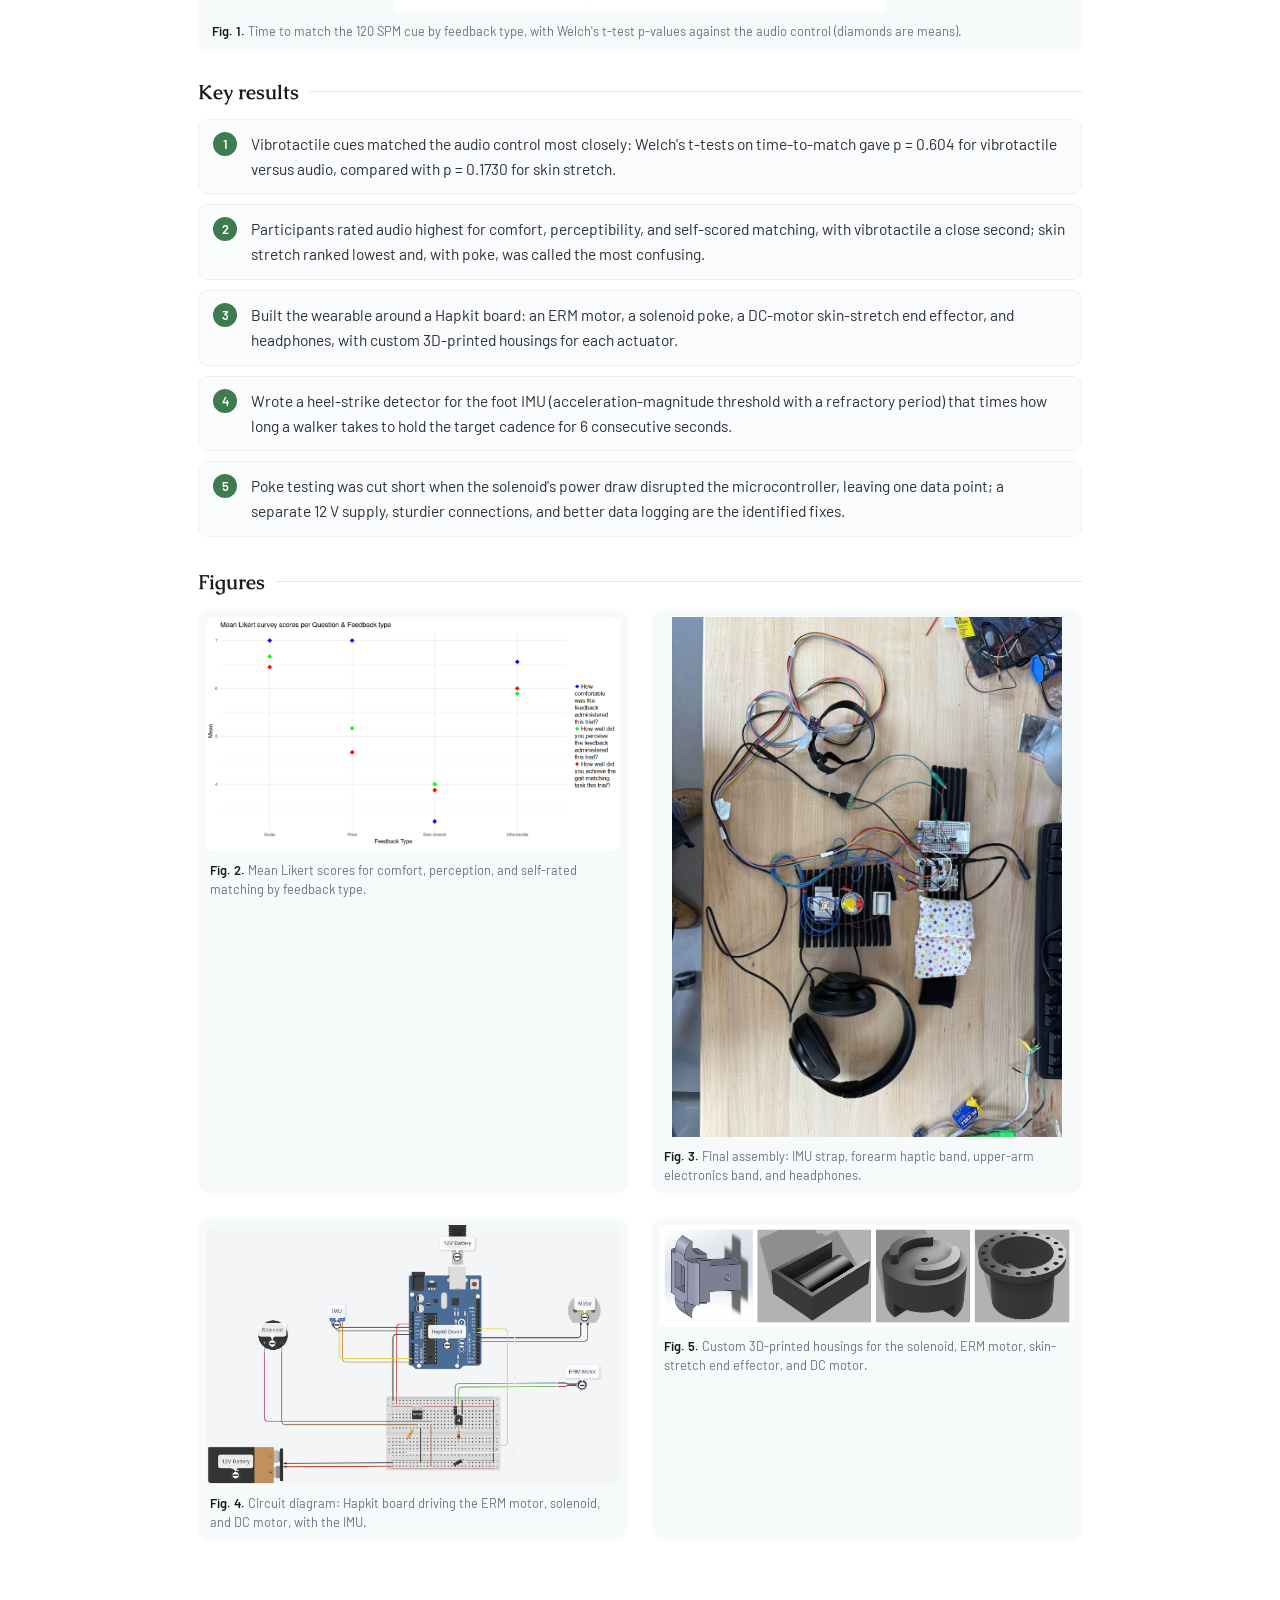
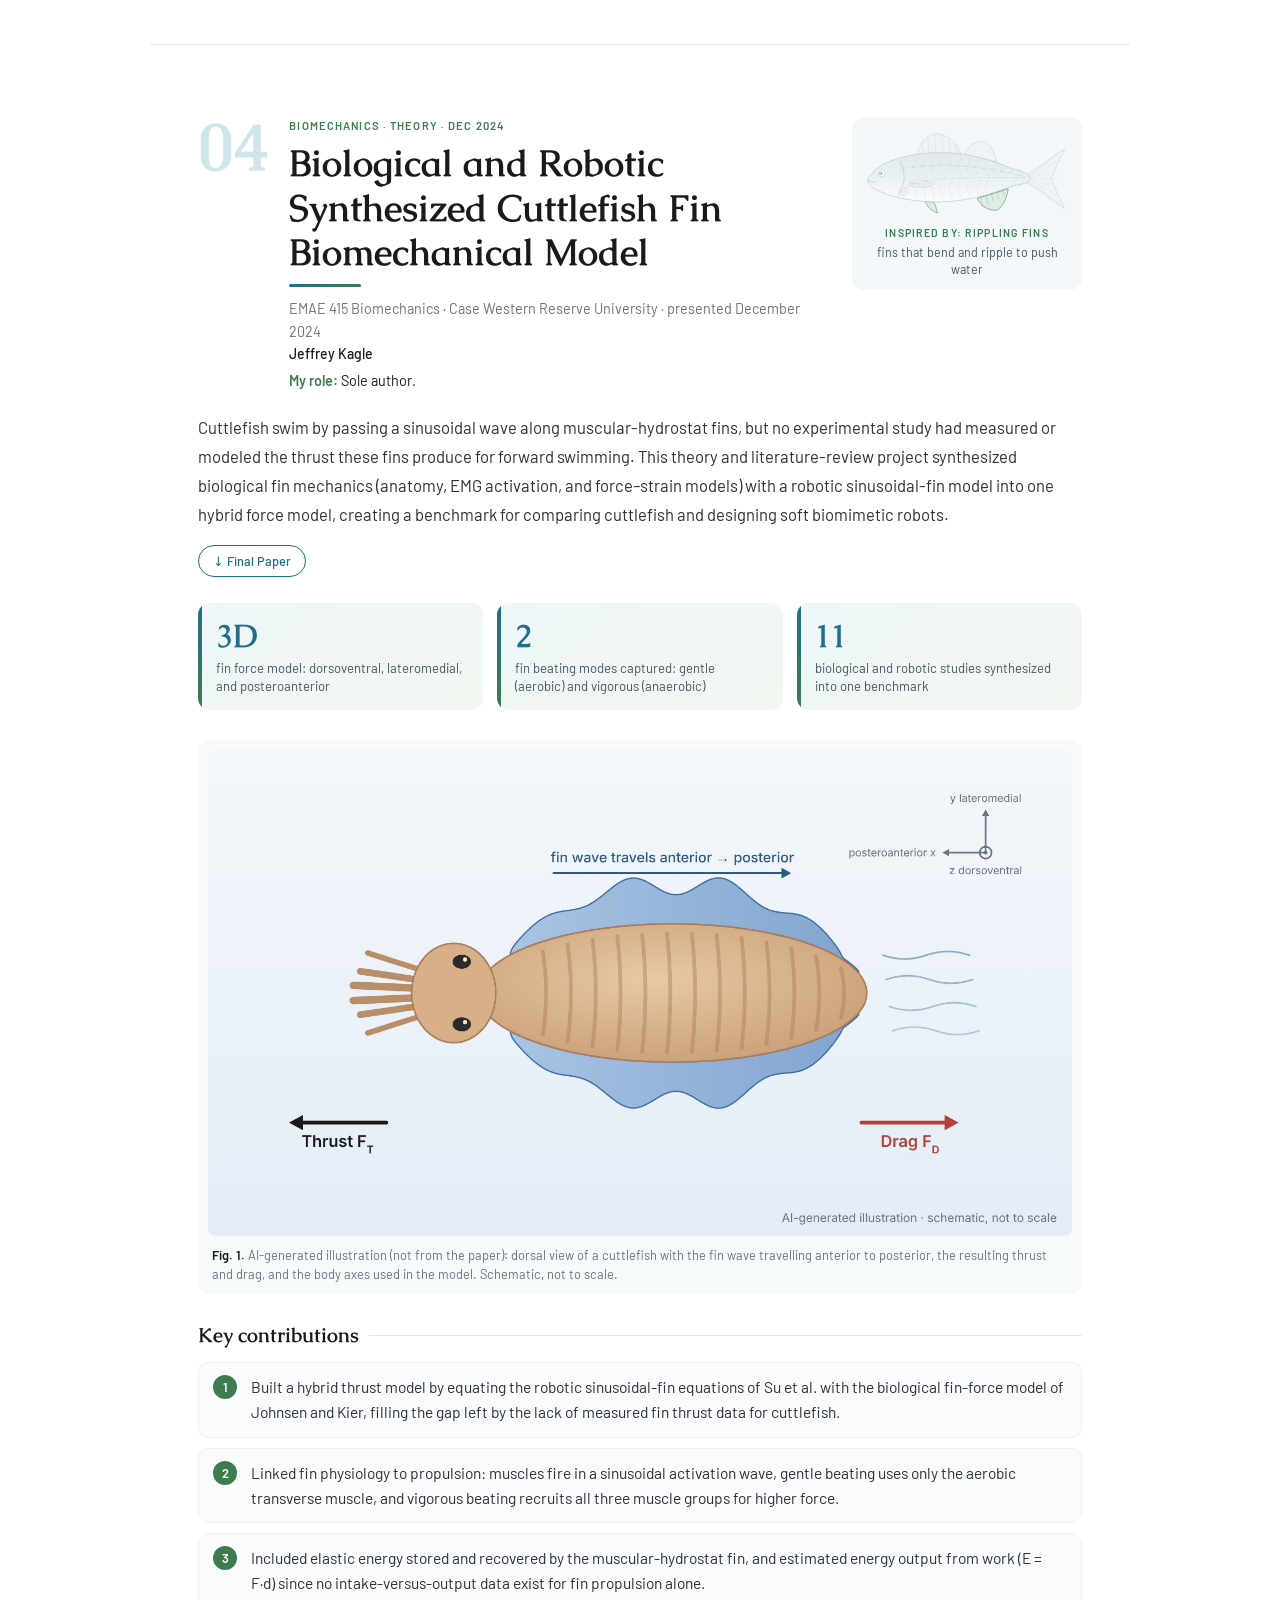
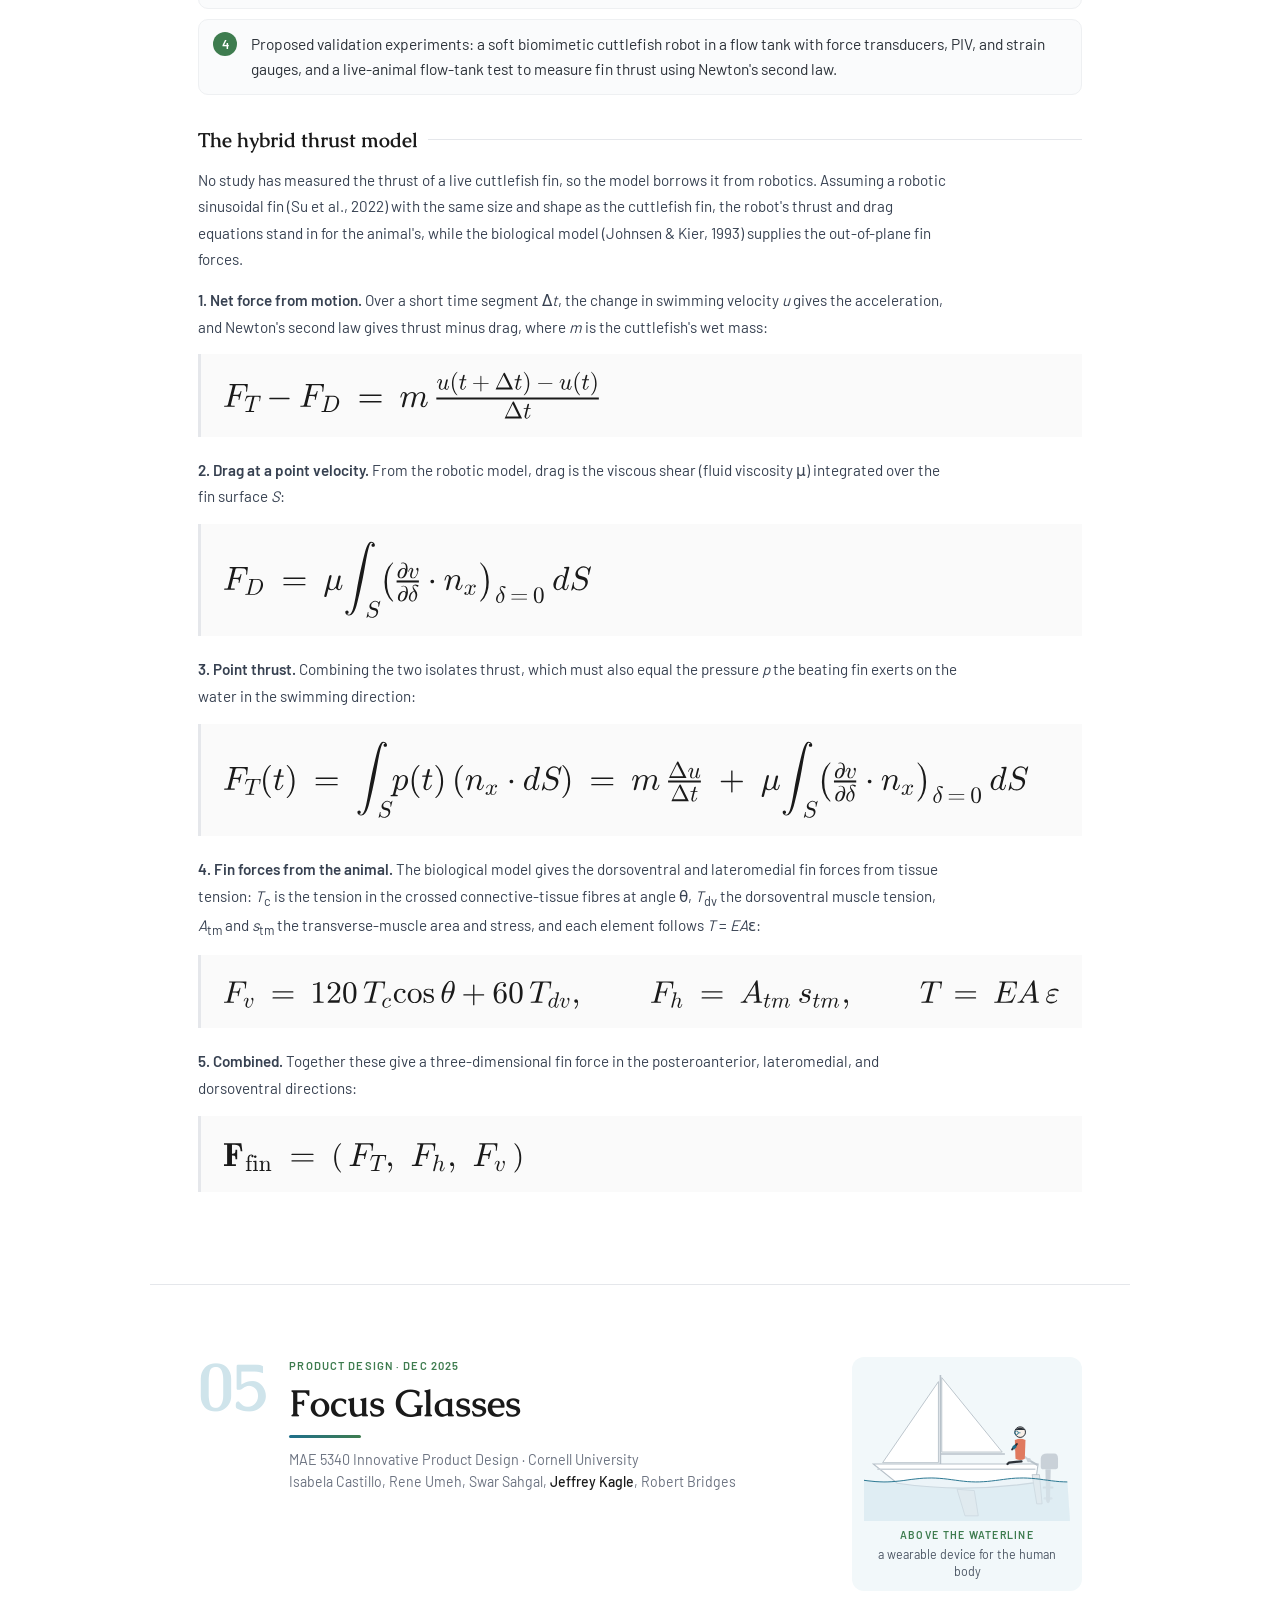
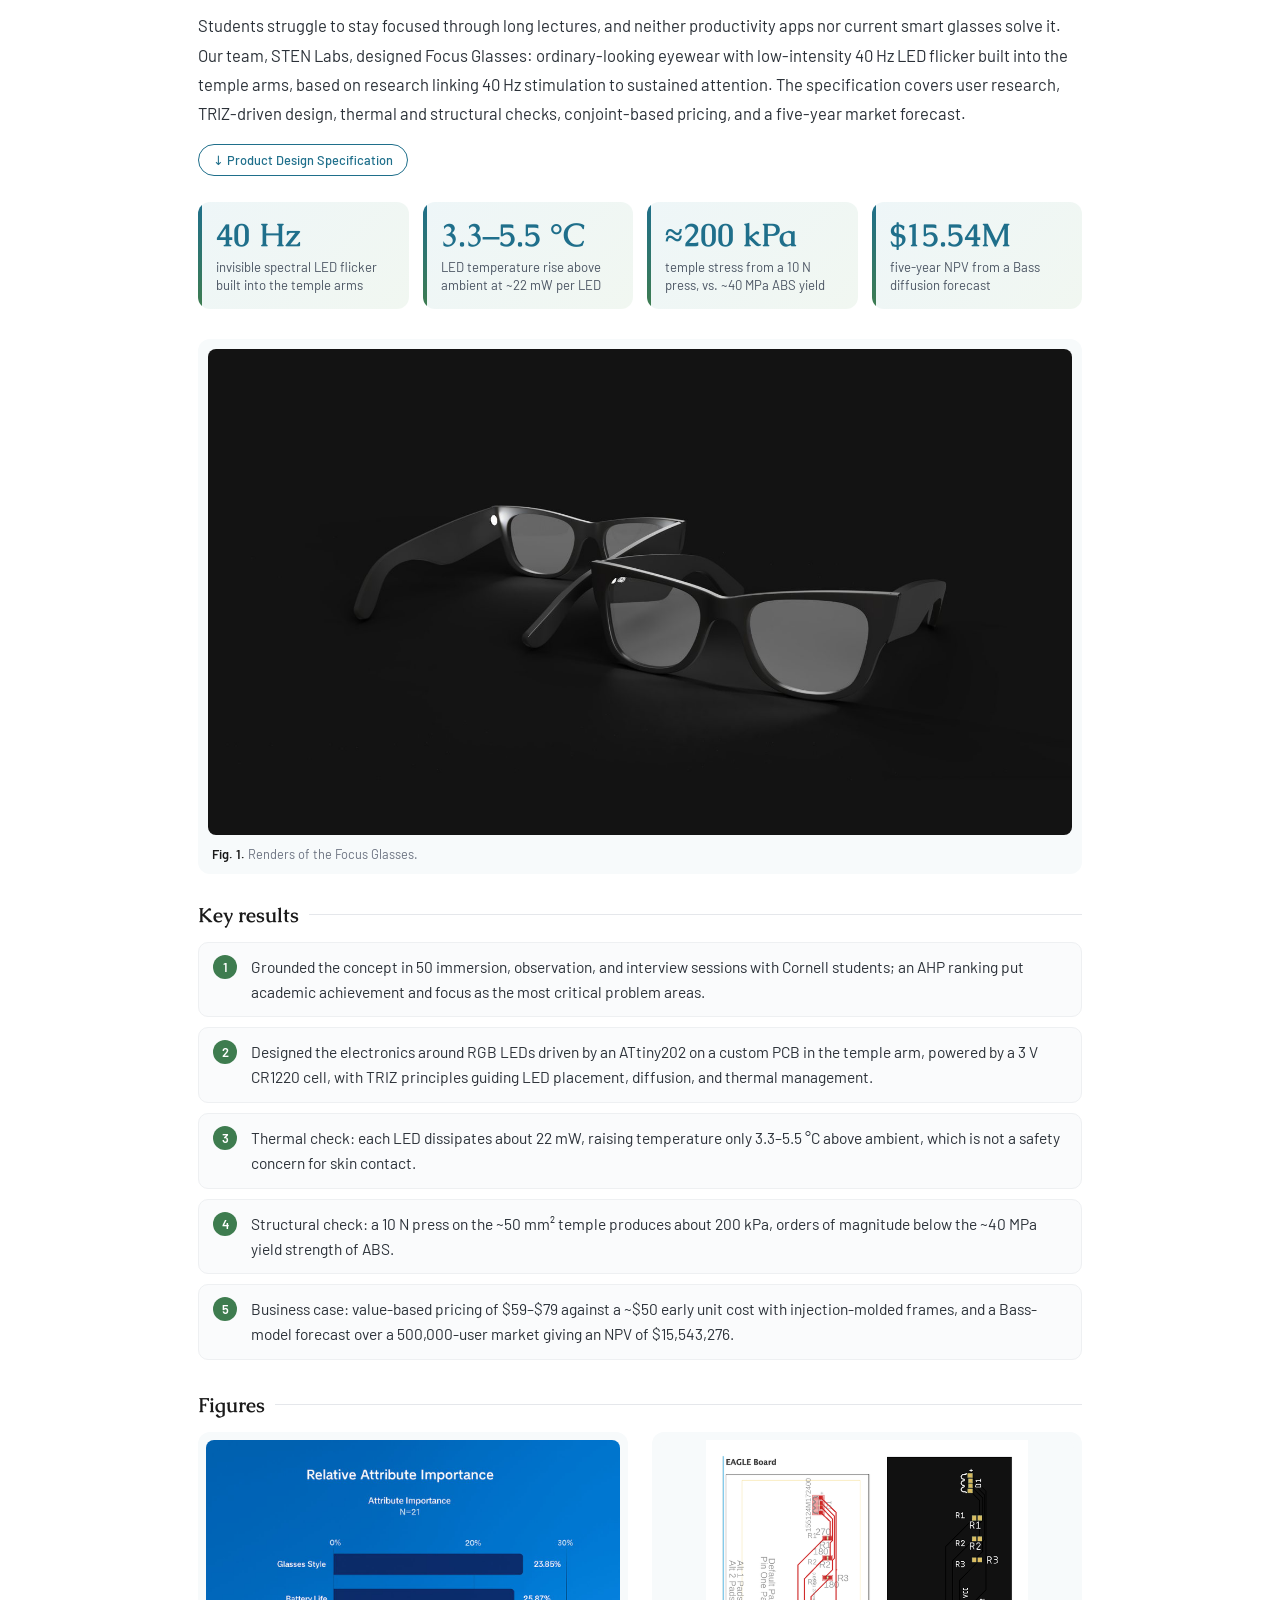
==== commit 8814c186: "Portfolio redesign: waterline scene table of contents, chapters, current research - Cover: "Above & " ====
--- a/portfolio.html
+++ b/portfolio.html
@@ -4,16 +4,18 @@
   <meta charset="UTF-8" />
   <meta name="viewport" content="width=device-width, initial-scale=1.0" />
   <title>Portfolio · Jeffrey Kagle</title>
-  <meta name="description" content="Project portfolio of Jeffrey Kagle — acoustics, soft robotics, and product design." />
+  <meta name="description" content="Project portfolio of Jeffrey Kagle — soft robotics, haptics, biomechanics, and mechanical design." />
   <link rel="icon" href="assets/favicon.svg" type="image/svg+xml" />
   <link rel="icon" href="assets/favicon-32.png" sizes="32x32" type="image/png" />
   <link rel="apple-touch-icon" href="assets/apple-touch-icon.png" />
   <link rel="stylesheet" href="assets/style.css?v=ccc3d9dee4" />
+  <link rel="stylesheet" href="assets/portfolio.css?v=ec9dce739d" />
 </head>
-<body>
+<body class="pf-page">
   <!--
-    The BUILD region below is generated from data/site.json (projects with "portfolio": true).
-    Edit the data file, then run:  python3 tools/build.py   (also regenerates assets/portfolio.pdf)
+    BUILD regions are generated from data/site.json (projects with "portfolio": {"include": true}).
+    Order follows portfolio.rank. Edit the data file, then run:  python3 tools/build.py
+    (also regenerates assets/portfolio.pdf)
   -->
 
   <nav>
@@ -26,16 +28,19 @@
     </ul>
   </nav>
 
-  <section class="pf-header">
-    <p class="updates-label no-print">Work</p>
-    <h1 class="section-title">
-      <span class="no-print">Portfolio</span>
-      <span class="print-only">Jeffrey Kagle — Portfolio</span>
-    </h1>
-    <p class="section-subtitle">Selected projects in acoustics, robotics, and product design.</p>
-    <p class="print-only pf-contact">
-      <a href="https://jeffreykagle.com">jeffreykagle.com</a> ·
-      <a href="mailto:Jak567@cornell.edu">Jak567@cornell.edu</a> ·
+  <header class="pfc">
+    <div class="pfc-bar"></div>
+    <p class="pfc-eyebrow">Portfolio</p>
+    <h1 class="pfc-name">Jeffrey Kagle</h1>
+    <p class="pfc-fields">Above &amp; Below the Waterline</p>
+    <p class="pfc-statement">
+      Below: soft underwater robots that take their cues from fish biology. Above: devices for people and
+      machines for the water. Each label pairs a piece of the scene with a related chapter.
+    </p>
+    <p class="pfc-affil">M.S. Mechanical &amp; Aerospace Engineering, Cornell University · Organic Robotics Lab</p>
+    <p class="pfc-contact">
+      <a href="https://jeffreykagle.com">jeffreykagle.com</a> <span>·</span>
+      <a href="mailto:Jak567@cornell.edu">Jak567@cornell.edu</a> <span>·</span>
       <a href="https://www.linkedin.com/in/jeffrey-kagle-548aba225/">linkedin.com/in/jeffrey-kagle-548aba225</a>
     </p>
     <div class="section-actions no-print">
@@ -45,93 +50,73 @@
 <!-- BUILD:updated -->
     <p class="pf-updated no-print">Last updated November 2026</p>
 <!-- /BUILD:updated -->
+<!-- BUILD:cover -->
+    <figure class="pfc-scene"><svg class="pfc-scene-art" viewBox="30 246 790 640" xmlns="http://www.w3.org/2000/svg" role="img" aria-label="Table of contents drawn as a sailboat above the waterline and a fish below it, with each part labeled by its chapter"><defs><linearGradient id="water-cover" x1="0" y1="0" x2="0" y2="1"><stop offset="0" stop-color="#E3F0F5"/><stop offset="1" stop-color="#CFE3EB"/></linearGradient><clipPath id="scene-cover"><rect x="30" y="246" width="790" height="640" rx="14"/></clipPath></defs><g clip-path="url(#scene-cover)"><rect x="30" y="246" width="790" height="640" fill="#FBFDFE"/><path d="M31,420 L31,423.0 L37,423.0 L43,422.8 L49,422.4 L55,421.8 L61,421.1 L67,420.3 L73,419.5 L79,418.7 L85,418.0 L91,417.5 L97,417.1 L103,417.0 L109,417.1 L115,417.4 L121,417.9 L127,418.5 L133,419.3 L139,420.1 L145,420.9 L151,421.6 L157,422.3 L163,422.7 L169,423.0 L175,423.0 L181,422.8 L187,422.4 L193,421.8 L199,421.1 L205,420.3 L211,419.5 L217,418.7 L223,418.0 L229,417.5 L235,417.1 L241,417.0 L247,417.1 L253,417.4 L259,417.9 L265,418.5 L271,419.3 L277,420.1 L283,420.9 L289,421.6 L295,422.2 L301,422.7 L307,423.0 L313,423.0 L319,422.8 L325,422.4 L331,421.8 L337,421.1 L343,420.4 L349,419.5 L355,418.8 L361,418.1 L367,417.5 L373,417.2 L379,417.0 L385,417.1 L391,417.4 L397,417.8 L403,418.5 L409,419.2 L415,420.0 L421,420.8 L427,421.6 L433,422.2 L439,422.7 L445,422.9 L451,423.0 L457,422.8 L463,422.4 L469,421.9 L475,421.2 L481,420.4 L487,419.6 L493,418.8 L499,418.1 L505,417.5 L511,417.2 L517,417.0 L523,417.1 L529,417.3 L535,417.8 L541,418.5 L547,419.2 L553,420.0 L559,420.8 L565,421.6 L571,422.2 L577,422.7 L583,422.9 L589,423.0 L595,422.8 L601,422.5 L607,421.9 L613,421.2 L619,420.4 L625,419.6 L631,418.8 L637,418.1 L643,417.6 L649,417.2 L655,417.0 L661,417.1 L667,417.3 L673,417.8 L679,418.4 L685,419.2 L691,420.0 L697,420.8 L703,421.5 L709,422.2 L715,422.7 L721,422.9 L727,423.0 L733,422.8 L739,422.5 L745,421.9 L751,421.2 L757,420.4 L763,419.6 L769,418.8 L775,418.1 L781,417.6 L787,417.2 L793,417.0 L799,417.1 L805,417.3 L811,417.8 L817,418.4 L819,886 L31,886 Z" fill="url(#water-cover)"/><line x1="395" y1="398" x2="395" y2="262" stroke="#4B5563" stroke-width="2.4"/><path d="M397,266 L397,378 L488,378 Z" fill="#fff" stroke="#4B5563" stroke-width="1.4"/><line x1="395" y1="381" x2="492" y2="381" stroke="#4B5563" stroke-width="2.4"/><path d="M392,272 L308,394 L392,394 Z" fill="#fff" stroke="#4B5563" stroke-width="1.4"/><path d="M294,396 L542,396 L538,424 Q430,440 330,425 Z" fill="#fff" stroke="#1A1A1A" stroke-width="1.7"/><line x1="300" y1="404" x2="538" y2="404" stroke="#1F6F8B" stroke-width="2.2"/><path d="M420,434 L432,474 L452,474 L446,436 Z" fill="#E5E9EC" stroke="#4B5563" stroke-width="1.2"/><path d="M533,412 L540,456 L548,456 L544,412 Z" fill="#E5E9EC" stroke="#4B5563" stroke-width="1.2"/><path d="M546,388 Q546,380 556,380 L566,380 Q572,380 572,388 L572,400 Q572,404 566,404 L550,404 Q546,404 546,400 Z" fill="#1F6F8B"/><path d="M553,404 L561,404 L560,446 L554,446 Z" fill="#1F6F8B"/><rect x="549" y="430" width="16" height="3" rx="1" fill="#1F6F8B"/><ellipse cx="557" cy="448" rx="3" ry="7" fill="#1F6F8B"/><ellipse cx="557" cy="448" rx="7" ry="2.2" fill="#1F6F8B" opacity=".7"/><line x1="540" y1="397" x2="528" y2="390" stroke="#4B5563" stroke-width="3" stroke-linecap="round"/><line x1="528" y1="390" x2="505" y2="372" stroke="#1F6F8B" stroke-width="3" stroke-linecap="round"/><circle cx="528" cy="390" r="3.2" fill="#1F6F8B"/><path d="M517,392 L498,394 L496,396" fill="none" stroke="#2B3138" stroke-width="3.4" stroke-linecap="round" stroke-linejoin="round"/><path d="M507,360 Q515,356 523,360 L522,388 Q515,392 508,388 Z" fill="#E07A5F"/><path d="M510,366 L503,374" stroke="#2B3138" stroke-width="3" stroke-linecap="round"/><rect x="503" y="368" width="6" height="5" rx="1" fill="#1F6F8B" transform="rotate(-42 506 370)"/><circle cx="515" cy="348" r="8" fill="#F7EFE8" stroke="#2B3138" stroke-width="1.5"/><path d="M507,345 Q515,337 523,345" fill="#2B3138"/><circle cx="509.5" cy="349" r="2.7" fill="none" stroke="#1F6F8B" stroke-width="1.3"/><line x1="512.2" y1="349" x2="515.5" y2="349" stroke="#1F6F8B" stroke-width="1.1"/><path d="M31,420 L31,423.0 L37,423.0 L43,422.8 L49,422.4 L55,421.8 L61,421.1 L67,420.3 L73,419.5 L79,418.7 L85,418.0 L91,417.5 L97,417.1 L103,417.0 L109,417.1 L115,417.4 L121,417.9 L127,418.5 L133,419.3 L139,420.1 L145,420.9 L151,421.6 L157,422.3 L163,422.7 L169,423.0 L175,423.0 L181,422.8 L187,422.4 L193,421.8 L199,421.1 L205,420.3 L211,419.5 L217,418.7 L223,418.0 L229,417.5 L235,417.1 L241,417.0 L247,417.1 L253,417.4 L259,417.9 L265,418.5 L271,419.3 L277,420.1 L283,420.9 L289,421.6 L295,422.2 L301,422.7 L307,423.0 L313,423.0 L319,422.8 L325,422.4 L331,421.8 L337,421.1 L343,420.4 L349,419.5 L355,418.8 L361,418.1 L367,417.5 L373,417.2 L379,417.0 L385,417.1 L391,417.4 L397,417.8 L403,418.5 L409,419.2 L415,420.0 L421,420.8 L427,421.6 L433,422.2 L439,422.7 L445,422.9 L451,423.0 L457,422.8 L463,422.4 L469,421.9 L475,421.2 L481,420.4 L487,419.6 L493,418.8 L499,418.1 L505,417.5 L511,417.2 L517,417.0 L523,417.1 L529,417.3 L535,417.8 L541,418.5 L547,419.2 L553,420.0 L559,420.8 L565,421.6 L571,422.2 L577,422.7 L583,422.9 L589,423.0 L595,422.8 L601,422.5 L607,421.9 L613,421.2 L619,420.4 L625,419.6 L631,418.8 L637,418.1 L643,417.6 L649,417.2 L655,417.0 L661,417.1 L667,417.3 L673,417.8 L679,418.4 L685,419.2 L691,420.0 L697,420.8 L703,421.5 L709,422.2 L715,422.7 L721,422.9 L727,423.0 L733,422.8 L739,422.5 L745,421.9 L751,421.2 L757,420.4 L763,419.6 L769,418.8 L775,418.1 L781,417.6 L787,417.2 L793,417.0 L799,417.1 L805,417.3 L811,417.8 L817,418.4 L819,886 L31,886 Z" fill="#DDECF2" opacity=".55"/><path d="M31,420 L31,423.0 L37,423.0 L43,422.8 L49,422.4 L55,421.8 L61,421.1 L67,420.3 L73,419.5 L79,418.7 L85,418.0 L91,417.5 L97,417.1 L103,417.0 L109,417.1 L115,417.4 L121,417.9 L127,418.5 L133,419.3 L139,420.1 L145,420.9 L151,421.6 L157,422.3 L163,422.7 L169,423.0 L175,423.0 L181,422.8 L187,422.4 L193,421.8 L199,421.1 L205,420.3 L211,419.5 L217,418.7 L223,418.0 L229,417.5 L235,417.1 L241,417.0 L247,417.1 L253,417.4 L259,417.9 L265,418.5 L271,419.3 L277,420.1 L283,420.9 L289,421.6 L295,422.2 L301,422.7 L307,423.0 L313,423.0 L319,422.8 L325,422.4 L331,421.8 L337,421.1 L343,420.4 L349,419.5 L355,418.8 L361,418.1 L367,417.5 L373,417.2 L379,417.0 L385,417.1 L391,417.4 L397,417.8 L403,418.5 L409,419.2 L415,420.0 L421,420.8 L427,421.6 L433,422.2 L439,422.7 L445,422.9 L451,423.0 L457,422.8 L463,422.4 L469,421.9 L475,421.2 L481,420.4 L487,419.6 L493,418.8 L499,418.1 L505,417.5 L511,417.2 L517,417.0 L523,417.1 L529,417.3 L535,417.8 L541,418.5 L547,419.2 L553,420.0 L559,420.8 L565,421.6 L571,422.2 L577,422.7 L583,422.9 L589,423.0 L595,422.8 L601,422.5 L607,421.9 L613,421.2 L619,420.4 L625,419.6 L631,418.8 L637,418.1 L643,417.6 L649,417.2 L655,417.0 L661,417.1 L667,417.3 L673,417.8 L679,418.4 L685,419.2 L691,420.0 L697,420.8 L703,421.5 L709,422.2 L715,422.7 L721,422.9 L727,423.0 L733,422.8 L739,422.5 L745,421.9 L751,421.2 L757,420.4 L763,419.6 L769,418.8 L775,418.1 L781,417.6 L787,417.2 L793,417.0 L799,417.1 L805,417.3 L811,417.8 L817,418.4" fill="none" stroke="#1F6F8B" stroke-width="1.6"/><path d="M80.2,632.5 A52,52 0 0 1 80.2,671.5" fill="none" stroke="#3E7C4F" stroke-width="2" stroke-dasharray="5 5" stroke-linecap="round" opacity=".8"/><path d="M96.9,625.8 A70,70 0 0 1 96.9,678.2" fill="none" stroke="#3E7C4F" stroke-width="2" stroke-dasharray="5 5" stroke-linecap="round" opacity=".8"/><path d="M113.6,619.0 A88,88 0 0 1 113.6,685.0" fill="none" stroke="#3E7C4F" stroke-width="2" stroke-dasharray="5 5" stroke-linecap="round" opacity=".8"/><circle cx="560" cy="770" r="4" fill="none" stroke="#1F6F8B" stroke-width="1.2" opacity=".6"/><circle cx="570" cy="752" r="3" fill="none" stroke="#1F6F8B" stroke-width="1.2" opacity=".6"/><circle cx="556" cy="736" r="2.5" fill="none" stroke="#1F6F8B" stroke-width="1.2" opacity=".6"/><circle cx="300" cy="770" r="3" fill="none" stroke="#1F6F8B" stroke-width="1.2" opacity=".6"/><circle cx="310" cy="752" r="2" fill="none" stroke="#1F6F8B" stroke-width="1.2" opacity=".6"/><g transform="translate(5 106) scale(0.85)"><defs><linearGradient id="skin-cover" x1="0" y1="0" x2="0" y2="1"><stop offset="0" stop-color="#B9D2DD"/><stop offset=".55" stop-color="#EAF2F5"/><stop offset="1" stop-color="#FBFDFE"/></linearGradient>
+<pattern id="scales-cover" width="12" height="8" patternUnits="userSpaceOnUse"><path d="M0,8 Q6,0 12,8" fill="none" stroke="#9FB8C4" stroke-width=".7"/></pattern>
+<clipPath id="body-cover"><path d="M170.0,645.0 C170.0,639.3 174.2,634.5 180.0,628.0 C185.8,621.5 194.2,612.7 205.0,606.0 C215.8,599.3 229.2,593.2 245.0,588.0 C260.8,582.8 280.8,578.0 300.0,575.0 C319.2,572.0 338.3,570.2 360.0,570.0 C381.7,569.8 406.7,570.7 430.0,574.0 C453.3,577.3 478.3,583.7 500.0,590.0 C521.7,596.3 542.5,605.7 560.0,612.0 C577.5,618.3 597.5,621.7 605.0,628.0 C612.5,634.3 612.5,644.3 605.0,650.0 C597.5,655.7 577.5,656.7 560.0,662.0 C542.5,667.3 521.7,676.0 500.0,682.0 C478.3,688.0 453.3,694.3 430.0,698.0 C406.7,701.7 381.7,703.7 360.0,704.0 C338.3,704.3 319.2,702.3 300.0,700.0 C280.8,697.7 260.8,694.0 245.0,690.0 C229.2,686.0 215.8,680.7 205.0,676.0 C194.2,671.3 185.8,667.2 180.0,662.0 C174.2,656.8 170.0,650.7 170.0,645.0 Z"/></clipPath></defs><path d="M304,576 C312,546 326,526 348,520 C372,516 398,528 416,556 L424,574 Z" fill="#E4EEF2" stroke="#5B7A88" stroke-width="1.3"/><line x1="318" y1="540" x2="321" y2="575" stroke="#5B7A88" stroke-width=".8"/><line x1="334" y1="527" x2="337" y2="574" stroke="#5B7A88" stroke-width=".8"/><line x1="352" y1="520" x2="355" y2="572" stroke="#5B7A88" stroke-width=".8"/><line x1="372" y1="520" x2="375" y2="573" stroke="#5B7A88" stroke-width=".8"/><line x1="392" y1="528" x2="395" y2="574" stroke="#5B7A88" stroke-width=".8"/><line x1="408" y1="544" x2="411" y2="575" stroke="#5B7A88" stroke-width=".8"/><path d="M432,575 Q448,536 492,540 Q512,556 522,596 Z" fill="#E4EEF2" stroke="#5B7A88" stroke-width="1.3"/><path d="M605,628 C640,610 668,582 706,560 Q682,602 670,640 Q682,680 706,722 C668,700 640,670 605,652 Z" fill="#E4EEF2" stroke="#5B7A88" stroke-width="1.4"/><line x1="612" y1="633" x2="694" y2="565" stroke="#5B7A88" stroke-width=".6" opacity=".7"/><line x1="612" y1="635" x2="693" y2="590" stroke="#5B7A88" stroke-width=".6" opacity=".7"/><line x1="612" y1="638" x2="691" y2="615" stroke="#5B7A88" stroke-width=".6" opacity=".7"/><line x1="612" y1="640" x2="690" y2="640" stroke="#5B7A88" stroke-width=".6" opacity=".7"/><line x1="612" y1="642" x2="691" y2="665" stroke="#5B7A88" stroke-width=".6" opacity=".7"/><line x1="612" y1="645" x2="693" y2="690" stroke="#5B7A88" stroke-width=".6" opacity=".7"/><line x1="612" y1="647" x2="694" y2="715" stroke="#5B7A88" stroke-width=".6" opacity=".7"/><path d="M468,694 C478,716 498,728 522,726 C538,716 548,694 552,668 Z" fill="#DCEFE2" stroke="#3E7C4F" stroke-width="1.5"/><line x1="476" y1="686" x2="482" y2="717" stroke="#3E7C4F" stroke-width=".8" opacity=".7"/><line x1="491" y1="683" x2="497" y2="711" stroke="#3E7C4F" stroke-width=".8" opacity=".7"/><line x1="506" y1="679" x2="512" y2="704" stroke="#3E7C4F" stroke-width=".8" opacity=".7"/><line x1="521" y1="674" x2="527" y2="696" stroke="#3E7C4F" stroke-width=".8" opacity=".7"/><line x1="536" y1="669" x2="542" y2="688" stroke="#3E7C4F" stroke-width=".8" opacity=".7"/><path d="M326,702 Q336,726 360,734 Q356,716 350,704 Z" fill="#DCEFE2" stroke="#3E7C4F" stroke-width="1.3"/><path d="M170.0,645.0 C170.0,639.3 174.2,634.5 180.0,628.0 C185.8,621.5 194.2,612.7 205.0,606.0 C215.8,599.3 229.2,593.2 245.0,588.0 C260.8,582.8 280.8,578.0 300.0,575.0 C319.2,572.0 338.3,570.2 360.0,570.0 C381.7,569.8 406.7,570.7 430.0,574.0 C453.3,577.3 478.3,583.7 500.0,590.0 C521.7,596.3 542.5,605.7 560.0,612.0 C577.5,618.3 597.5,621.7 605.0,628.0 C612.5,634.3 612.5,644.3 605.0,650.0 C597.5,655.7 577.5,656.7 560.0,662.0 C542.5,667.3 521.7,676.0 500.0,682.0 C478.3,688.0 453.3,694.3 430.0,698.0 C406.7,701.7 381.7,703.7 360.0,704.0 C338.3,704.3 319.2,702.3 300.0,700.0 C280.8,697.7 260.8,694.0 245.0,690.0 C229.2,686.0 215.8,680.7 205.0,676.0 C194.2,671.3 185.8,667.2 180.0,662.0 C174.2,656.8 170.0,650.7 170.0,645.0 Z" fill="url(#skin-cover)" stroke="#1A1A1A" stroke-width="1.7"/><rect x="262" y="560" width="350" height="150" fill="url(#scales-cover)" opacity="0.45" clip-path="url(#body-cover)"/><polyline points="304,579 295,618 309,638 295,660 304,696" fill="none" stroke="#1F6F8B" stroke-width="1.35" opacity="0.6"/><polyline points="328,577 319,618 333,638 319,660 328,698" fill="none" stroke="#1F6F8B" stroke-width="1.35" opacity="0.6"/><polyline points="352,575 343,618 357,638 343,660 352,699" fill="none" stroke="#1F6F8B" stroke-width="1.35" opacity="0.6"/><polyline points="376,575 367,618 381,638 367,660 376,699" fill="none" stroke="#1F6F8B" stroke-width="1.35" opacity="0.6"/><polyline points="400,576 391,618 405,638 391,660 400,697" fill="none" stroke="#1F6F8B" stroke-width="1.35" opacity="0.6"/><polyline points="424,578 415,618 429,638 415,660 424,695" fill="none" stroke="#1F6F8B" stroke-width="1.35" opacity="0.6"/><polyline points="448,582 439,618 453,638 439,660 448,690" fill="none" stroke="#1F6F8B" stroke-width="1.35" opacity="0.6"/><polyline points="472,588 463,618 477,638 463,660 472,684" fill="none" stroke="#1F6F8B" stroke-width="1.35" opacity="0.6"/><polyline points="496,593 487,618 501,638 487,660 496,679" fill="none" stroke="#1F6F8B" stroke-width="1.35" opacity="0.6"/><polyline points="520,601 511,618 525,638 511,660 520,671" fill="none" stroke="#1F6F8B" stroke-width="1.35" opacity="0.6"/><polyline points="544,610 535,618 549,638 535,660 544,663" fill="none" stroke="#1F6F8B" stroke-width="1.35" opacity="0.6"/><polyline points="568,619 559,618 573,638 559,660 568,656" fill="none" stroke="#1F6F8B" stroke-width="1.35" opacity="0.6"/><polyline points="592,627 583,618 597,638 583,660 592,649" fill="none" stroke="#1F6F8B" stroke-width="1.35" opacity="0.6"/><path d="M258,594 Q284,640 252,688" fill="none" stroke="#1A1A1A" stroke-width="1.5"/><path d="M171,646 Q182,652 192,650" fill="none" stroke="#1A1A1A" stroke-width="1.4"/><circle cx="208" cy="626" r="9.5" fill="#fff" stroke="#1A1A1A" stroke-width="1.4"/><circle cx="206" cy="626" r="5" fill="#1A1A1A"/><circle cx="204.5" cy="624.5" r="1.4" fill="#fff"/><path d="M282,648 Q318,636 350,656 Q320,672 284,658 Z" fill="#E4EEF2" stroke="#5B7A88" stroke-width="1.3"/><line x1="285" y1="652" x2="335" y2="647" stroke="#5B7A88" stroke-width=".7"/><line x1="285" y1="652" x2="339" y2="653" stroke="#5B7A88" stroke-width=".7"/><line x1="285" y1="652" x2="343" y2="659" stroke="#5B7A88" stroke-width=".7"/><line x1="285" y1="652" x2="347" y2="665" stroke="#5B7A88" stroke-width=".7"/><path d="M262.0,612.0 C271.7,611.0 300.3,607.3 320.0,606.0 C339.7,604.7 360.0,603.8 380.0,604.0 C400.0,604.2 420.0,605.3 440.0,607.0 C460.0,608.7 480.0,610.8 500.0,614.0 C520.0,617.2 543.3,622.3 560.0,626.0 C576.7,629.7 593.3,634.3 600.0,636.0" fill="none" stroke="#3E7C4F" stroke-width="1.4" stroke-dasharray="5 4"/><circle cx="268" cy="611.4" r="2.1" fill="#3E7C4F"/><circle cx="292" cy="608.9" r="2.1" fill="#3E7C4F"/><circle cx="316" cy="606.4" r="2.1" fill="#3E7C4F"/><circle cx="340" cy="605.3" r="2.1" fill="#3E7C4F"/><circle cx="364" cy="604.5" r="2.1" fill="#3E7C4F"/><circle cx="388" cy="604.4" r="2.1" fill="#3E7C4F"/><circle cx="412" cy="605.6" r="2.1" fill="#3E7C4F"/><circle cx="436" cy="606.8" r="2.1" fill="#3E7C4F"/><circle cx="460" cy="609.3" r="2.1" fill="#3E7C4F"/><circle cx="484" cy="612.1" r="2.1" fill="#3E7C4F"/><circle cx="508" cy="615.6" r="2.1" fill="#3E7C4F"/><circle cx="532" cy="620.4" r="2.1" fill="#3E7C4F"/><circle cx="556" cy="625.2" r="2.1" fill="#3E7C4F"/><circle cx="580" cy="631.0" r="2.1" fill="#3E7C4F"/><path d="M266,688 C254,680 252,668 261,666 C265,665 267,668 268,670 C270,666 274,664 278,667 C284,672 278,682 266,688 Z" fill="#3E7C4F" fill-opacity=".18" stroke="#3E7C4F" stroke-width="1.5" stroke-dasharray="3 2.5"/><path d="M272,668 C300,646 360,634 600,638" fill="none" stroke="#3E7C4F" stroke-width="1.6" stroke-dasharray="6 4"/></g></g><rect x="30" y="246" width="790" height="640" rx="14" fill="none" stroke="#DCE6EB"/><text x="50" y="282" font-size="10.5" font-weight="600" letter-spacing="1.5" fill="#6B7280">ABOVE THE WATERLINE</text><text x="50" y="300" font-size="12.5" fill="#6B7280">People and machines</text><text x="50" y="448" font-size="10.5" font-weight="600" letter-spacing="1.5" fill="#1F6F8B">BELOW THE WATERLINE</text><text x="50" y="466" font-size="12.5" fill="#1F6F8B">Biomimetic underwater robotics</text><path d="M630,290 L512,350" stroke="#8C97A1" stroke-width="1.2"/><circle cx="512" cy="350" r="3.6" fill="#fff" stroke="#4B5563" stroke-width="1.4"/><circle cx="630" cy="276" r="14" fill="#fff" stroke="#1F6F8B" stroke-width="2"/><circle cx="630" cy="276" r="4" fill="#1F6F8B"/><text x="652" y="274" font-size="10" font-weight="600" letter-spacing="1.3" fill="#3E7C4F">THE SAILOR · WEARABLES</text><text x="652" y="291" font-size="12.2" fill="#4B5563">Devices for the human body:</text><a href="#snap-through-actuator"><text x="652" y="307.5" style="font-family:Caudex,serif" font-weight="700" font-size="13.5" fill="#1A1A1A">02  Snap-Through Haptics</text></a><a href="#gait-coach"><text x="652" y="324.5" style="font-family:Caudex,serif" font-weight="700" font-size="13.5" fill="#1A1A1A">03  The Gait Coach</text></a><a href="#focus-glasses"><text x="652" y="341.5" style="font-family:Caudex,serif" font-weight="700" font-size="13.5" fill="#1A1A1A">05  Focus Glasses</text></a><a href="#ancore-tiller-extension"><path d="M630,370 L517,381" stroke="#8C97A1" stroke-width="1.2"/><circle cx="517" cy="381" r="3.6" fill="#fff" stroke="#4B5563" stroke-width="1.4"/><circle cx="630" cy="384" r="14" fill="#1F6F8B"/><text x="630" y="388.5" style="font-family:Caudex,serif" font-weight="700" font-size="12.5" fill="#fff" text-anchor="middle">07</text><text x="652" y="382" font-size="10" font-weight="600" letter-spacing="1.3" fill="#3E7C4F">TILLER EXTENSION</text><text x="652" y="401" style="font-family:Caudex,serif" font-weight="700" font-size="13.5" fill="#1A1A1A">ANCORE U Tiller Joint</text></a><a href="#inline-3-engine"><path d="M630,434 L567,400" stroke="#8C97A1" stroke-width="1.2"/><circle cx="567" cy="400" r="3.6" fill="#fff" stroke="#4B5563" stroke-width="1.4"/><circle cx="630" cy="448" r="14" fill="#1F6F8B"/><text x="630" y="452.5" style="font-family:Caudex,serif" font-weight="700" font-size="12.5" fill="#fff" text-anchor="middle">06</text><text x="652" y="446" font-size="10" font-weight="600" letter-spacing="1.3" fill="#3E7C4F">ENGINE</text><text x="652" y="465" style="font-family:Caudex,serif" font-weight="700" font-size="13.5" fill="#1A1A1A">TR315-r Inline-3 Engine</text></a><a href="#current-research"><path d="M232,582 L286,620" stroke="#8C97A1" stroke-width="1.2"/><circle cx="286" cy="620" r="3.6" fill="#fff" stroke="#4B5563" stroke-width="1.4"/><circle cx="58" cy="512" r="14" fill="#fff" stroke="#3E7C4F" stroke-width="2" stroke-dasharray="4 3"/><text x="58" y="515.5" font-size="8.5" font-weight="600" fill="#3E7C4F" text-anchor="middle">NOW</text><text x="80" y="510" font-size="10" font-weight="600" letter-spacing="1.3" fill="#3E7C4F">LATERAL LINE · HEARING</text><text x="80" y="527" font-size="12.2" fill="#4B5563">Rows of pressure sensors along</text><text x="80" y="542.5" font-size="12.2" fill="#4B5563">each side let fish feel sound and</text><text x="80" y="558.0" font-size="12.2" fill="#4B5563">vibration.</text><text x="80" y="575.5" style="font-style:italic" font-weight="400" font-size="12.5" fill="#3E7C4F">Underwater Acoustics</text></a><a href="#hasel-rotary-actuator"><path d="M630,542 L447,650" stroke="#8C97A1" stroke-width="1.2"/><circle cx="447" cy="650" r="3.6" fill="#fff" stroke="#4B5563" stroke-width="1.4"/><circle cx="630" cy="528" r="14" fill="#1F6F8B"/><text x="630" y="532.5" style="font-family:Caudex,serif" font-weight="700" font-size="12.5" fill="#fff" text-anchor="middle">01</text><text x="652" y="526" font-size="10" font-weight="600" letter-spacing="1.3" fill="#3E7C4F">MYOMERES · MUSCLE</text><text x="652" y="543" font-size="12.2" fill="#4B5563">Fish swim by contracting</text><text x="652" y="558.5" font-size="12.2" fill="#4B5563">blocks of muscle in a wave</text><text x="652" y="574.0" font-size="12.2" fill="#4B5563">from head to tail.</text><text x="652" y="591.5" style="font-family:Caudex,serif" font-weight="700" font-size="13.5" fill="#1A1A1A">Liquid DEA Motor</text></a><a href="#current-research"><path d="M58,776 L233,682" stroke="#8C97A1" stroke-width="1.2"/><circle cx="233" cy="682" r="3.6" fill="#fff" stroke="#4B5563" stroke-width="1.4"/><circle cx="58" cy="790" r="14" fill="#fff" stroke="#3E7C4F" stroke-width="2" stroke-dasharray="4 3"/><text x="58" y="793.5" font-size="8.5" font-weight="600" fill="#3E7C4F" text-anchor="middle">NOW</text><text x="80" y="788" font-size="10" font-weight="600" letter-spacing="1.3" fill="#3E7C4F">HEART &amp; BLOOD · ENERGY</text><text x="80" y="805" font-size="12.2" fill="#4B5563">Blood carries fuel to every</text><text x="80" y="820.5" font-size="12.2" fill="#4B5563">muscle, so energy is stored</text><text x="80" y="836.0" font-size="12.2" fill="#4B5563">throughout the body.</text><text x="80" y="853.5" style="font-style:italic" font-weight="400" font-size="12.5" fill="#3E7C4F">Embodied Energy</text></a><a href="#cuttlefish-hybrid-model"><path d="M630,776 L440,711" stroke="#8C97A1" stroke-width="1.2"/><circle cx="440" cy="711" r="3.6" fill="#fff" stroke="#4B5563" stroke-width="1.4"/><circle cx="630" cy="790" r="14" fill="#1F6F8B"/><text x="630" y="794.5" style="font-family:Caudex,serif" font-weight="700" font-size="12.5" fill="#fff" text-anchor="middle">04</text><text x="652" y="788" font-size="10" font-weight="600" letter-spacing="1.3" fill="#3E7C4F">FINS · LOCOMOTION</text><text x="652" y="805" font-size="12.2" fill="#4B5563">Fins bend and ripple to push</text><text x="652" y="820.5" font-size="12.2" fill="#4B5563">water; cuttlefish swim with</text><text x="652" y="836.0" font-size="12.2" fill="#4B5563">one long rippling fin.</text><text x="652" y="853.5" style="font-family:Caudex,serif" font-weight="700" font-size="13.5" fill="#1A1A1A">Cuttlefish Fin Model</text></a><text x="804" y="876" font-size="9.5" letter-spacing="1" fill="#8FA3AE" text-anchor="end">FIG. 0 · SCHEMATIC · NOT TO SCALE</text></svg></figure>
+    <div class="pfc-legend"><span><i class="lg-ch"></i>Chapter (click to jump; ordered by research focus)</span><span><i class="lg-now"></i>In development (see Current Research)</span></div>
+    <ol class="pfc-contents pfc-contents-mobile"><li><a href="#current-research"><span class="pfc-cn">Now</span><span class="pfc-ct">Current Research</span><span class="pfc-cm">In preparation</span></a></li><li><a href="#hasel-rotary-actuator"><span class="pfc-cn">01</span><span class="pfc-ct">Liquid Dielectric Elastomer Actuator Motor for Underwater Propulsion</span><span class="pfc-cm">Soft Robotics · May 2025</span></a></li><li><a href="#snap-through-actuator"><span class="pfc-cn">02</span><span class="pfc-ct">Electromagnetic Actuator for Snap-Through Haptics</span><span class="pfc-cm">Microrobotics · Dec 2025</span></a></li><li><a href="#gait-coach"><span class="pfc-cn">03</span><span class="pfc-ct">The Gait Coach: Haptic Cues for Gait Pacing</span><span class="pfc-cm">Haptics · Dec 2025</span></a></li><li><a href="#cuttlefish-hybrid-model"><span class="pfc-cn">04</span><span class="pfc-ct">Biological and Robotic Synthesized Cuttlefish Fin Biomechanical Model</span><span class="pfc-cm">Biomechanics · Theory · Dec 2024</span></a></li><li><a href="#focus-glasses"><span class="pfc-cn">05</span><span class="pfc-ct">Focus Glasses</span><span class="pfc-cm">Product Design · Dec 2025</span></a></li><li><a href="#inline-3-engine"><span class="pfc-cn">06</span><span class="pfc-ct">TR315-r Inline-3 Motorcycle Engine</span><span class="pfc-cm">Mechanical Design · Dec 2024</span></a></li><li><a href="#ancore-tiller-extension"><span class="pfc-cn">07</span><span class="pfc-ct">ANCORE U Tiller Extension Joint</span><span class="pfc-cm">Product Design · 2026</span></a></li></ol>
+<!-- /BUILD:cover -->
+  </header>
+
+<!-- BUILD:current -->
+  <section class="pf-chapter pf-now" id="current-research">
+    <header class="pf-ch-head"><span class="pf-ch-num">Now</span><div><p class="pf-meta">In progress · 2026</p><h2 class="pf-title">Current Research</h2><div class="pf-ch-rule"></div><p class="pf-context">Ongoing work at Cornell&#x27;s Organic Robotics Lab, plus manuscripts from my undergraduate research at Case Western Reserve University building devices for biology experiments, now in preparation with the University of Tours. Details are held back until publication.</p></div></header>
+    <div class="pf-areas"><div class="pf-area"><svg viewBox="0 0 24 24" fill="none" stroke="currentColor" stroke-width="1.8" stroke-linecap="round" stroke-linejoin="round" aria-hidden="true"><path d="M4 9v6h4l5 4V5L8 9H4z"/><path d="M16 8.5a5 5 0 0 1 0 7"/><path d="M18.5 6a8.5 8.5 0 0 1 0 12"/></svg><h3>Underwater Acoustics</h3><p>How soft robotic swimmers produce and interact with sound underwater, and the materials that shape it.</p></div><div class="pf-area"><svg viewBox="0 0 24 24" fill="none" stroke="currentColor" stroke-width="1.8" stroke-linecap="round" stroke-linejoin="round" aria-hidden="true"><path d="M3 12c3-5 9-5 13 0-4 5-10 5-13 0z"/><path d="M16 12l5-4v8z"/><circle cx="7.5" cy="11" r=".9" fill="currentColor"/></svg><h3>Soft Biomimetic Robotics</h3><p>Fish-inspired robots with compliant bodies that move through water the way animals do, aiming for efficient, adaptable swimming.</p></div><div class="pf-area"><svg viewBox="0 0 24 24" fill="none" stroke="currentColor" stroke-width="1.8" stroke-linecap="round" stroke-linejoin="round" aria-hidden="true"><rect x="3" y="7" width="16" height="10" rx="2"/><path d="M19 10h2v4h-2"/><path d="M11.5 8.5l-2.5 4h3l-1 3 3-4.5h-3z"/></svg><h3>Embodied Energy</h3><p>Building energy storage into a robot&#x27;s body, such as redox-flow battery systems that serve more than one role, instead of carrying it as a separate payload.</p></div><div class="pf-area"><svg viewBox="0 0 24 24" fill="none" stroke="currentColor" stroke-width="1.8" stroke-linecap="round" stroke-linejoin="round" aria-hidden="true"><path d="M3 8h11a3 3 0 1 0-3-3"/><path d="M3 12h15a3 3 0 1 1-3 3"/><path d="M3 16h8"/></svg><h3>Respiratory Lab-on-Chip</h3><p>Low-cost benchtop tools that bring breathing-like airflow to cell culture, for studying how inhaled particles reach the airway.</p></div></div>
+    <h3 class="pf-subhead">Manuscripts in preparation</h3>
+    <div class="prep-list"><div class="prep-item"><h4 class="pub-title">RCADE</h4><p class="pub-authors"><strong>Jeffrey Kagle</strong>, Douglas Palumbo, Robert Shepherd</p><p class="prep-status">In preparation.</p></div><div class="prep-item"><h4 class="pub-title">Embodied Energy Swimming Robot</h4><p class="pub-authors">Douglas Palumbo, <strong>Jeffrey Kagle</strong>, Robert Shepherd</p><p class="prep-status">In preparation.</p></div><div class="prep-item"><h4 class="pub-title">Design of Affordable Benchtop Cell-Culture Incubator Using 3-D Printable Housing and Basic Electronics for Lab-on-Chip Devices Integrating Respiratory-Like Airflow</h4><p class="pub-authors"><strong>Jeffrey Kagle</strong>, Isira Vinthage, …, Angela Dixon</p><p class="prep-status">In preparation with Nathalie Heuzé-Vourc’h (University of Tours); full author list to be finalized.</p></div><div class="prep-item"><h4 class="pub-title">Airflow testing of particle deposition in locally harvested upper nasal epithelial cells (working title)</h4><p class="prep-status">In preparation with Nathalie Heuzé-Vourc’h (University of Tours) and additional co-authors; author list to be finalized.</p></div></div>
+  </section>
+<!-- /BUILD:current -->
+
+<!-- BUILD:portfolio -->
+  <section class="pf-chapter" id="hasel-rotary-actuator">
+    <header class="pf-ch-head has-thumb"><span class="pf-ch-num">01</span><div><p class="pf-meta">Soft Robotics · May 2025</p><h2 class="pf-title">Liquid Dielectric Elastomer Actuator Motor for Underwater Propulsion</h2><div class="pf-ch-rule"></div><p class="pf-context">Senior Project · Case Western Reserve University · Advisor: Prof. Chase Cao</p><p class="pf-team"><strong>Jeffrey Kagle</strong>, Katharine Lobas, Jarod Lau, Yi Jin, Chase Cao</p></div><aside class="pf-ch-thumb"><svg class="pf-thumb-art" viewBox="160 500 560 250" xmlns="http://www.w3.org/2000/svg" aria-hidden="true"><defs><linearGradient id="skin-t-hasel-rotary-actuator" x1="0" y1="0" x2="0" y2="1"><stop offset="0" stop-color="#E4EAEE"/><stop offset=".55" stop-color="#EAF2F5"/><stop offset="1" stop-color="#FBFDFE"/></linearGradient>
+<pattern id="scales-t-hasel-rotary-actuator" width="12" height="8" patternUnits="userSpaceOnUse"><path d="M0,8 Q6,0 12,8" fill="none" stroke="#9FB8C4" stroke-width=".7"/></pattern>
+<clipPath id="body-t-hasel-rotary-actuator"><path d="M170.0,645.0 C170.0,639.3 174.2,634.5 180.0,628.0 C185.8,621.5 194.2,612.7 205.0,606.0 C215.8,599.3 229.2,593.2 245.0,588.0 C260.8,582.8 280.8,578.0 300.0,575.0 C319.2,572.0 338.3,570.2 360.0,570.0 C381.7,569.8 406.7,570.7 430.0,574.0 C453.3,577.3 478.3,583.7 500.0,590.0 C521.7,596.3 542.5,605.7 560.0,612.0 C577.5,618.3 597.5,621.7 605.0,628.0 C612.5,634.3 612.5,644.3 605.0,650.0 C597.5,655.7 577.5,656.7 560.0,662.0 C542.5,667.3 521.7,676.0 500.0,682.0 C478.3,688.0 453.3,694.3 430.0,698.0 C406.7,701.7 381.7,703.7 360.0,704.0 C338.3,704.3 319.2,702.3 300.0,700.0 C280.8,697.7 260.8,694.0 245.0,690.0 C229.2,686.0 215.8,680.7 205.0,676.0 C194.2,671.3 185.8,667.2 180.0,662.0 C174.2,656.8 170.0,650.7 170.0,645.0 Z"/></clipPath></defs><path d="M304,576 C312,546 326,526 348,520 C372,516 398,528 416,556 L424,574 Z" fill="#F0F3F5" stroke="#C3CCD3" stroke-width="1.3"/><line x1="318" y1="540" x2="321" y2="575" stroke="#C3CCD3" stroke-width=".8"/><line x1="334" y1="527" x2="337" y2="574" stroke="#C3CCD3" stroke-width=".8"/><line x1="352" y1="520" x2="355" y2="572" stroke="#C3CCD3" stroke-width=".8"/><line x1="372" y1="520" x2="375" y2="573" stroke="#C3CCD3" stroke-width=".8"/><line x1="392" y1="528" x2="395" y2="574" stroke="#C3CCD3" stroke-width=".8"/><line x1="408" y1="544" x2="411" y2="575" stroke="#C3CCD3" stroke-width=".8"/><path d="M432,575 Q448,536 492,540 Q512,556 522,596 Z" fill="#F0F3F5" stroke="#C3CCD3" stroke-width="1.3"/><path d="M605,628 C640,610 668,582 706,560 Q682,602 670,640 Q682,680 706,722 C668,700 640,670 605,652 Z" fill="#F0F3F5" stroke="#C3CCD3" stroke-width="1.4"/><line x1="612" y1="633" x2="694" y2="565" stroke="#C3CCD3" stroke-width=".6" opacity=".7"/><line x1="612" y1="635" x2="693" y2="590" stroke="#C3CCD3" stroke-width=".6" opacity=".7"/><line x1="612" y1="638" x2="691" y2="615" stroke="#C3CCD3" stroke-width=".6" opacity=".7"/><line x1="612" y1="640" x2="690" y2="640" stroke="#C3CCD3" stroke-width=".6" opacity=".7"/><line x1="612" y1="642" x2="691" y2="665" stroke="#C3CCD3" stroke-width=".6" opacity=".7"/><line x1="612" y1="645" x2="693" y2="690" stroke="#C3CCD3" stroke-width=".6" opacity=".7"/><line x1="612" y1="647" x2="694" y2="715" stroke="#C3CCD3" stroke-width=".6" opacity=".7"/><path d="M468,694 C478,716 498,728 522,726 C538,716 548,694 552,668 Z" fill="#C9D1D8" stroke="#C9D1D8" stroke-width="1.5"/><line x1="476" y1="686" x2="482" y2="717" stroke="#C9D1D8" stroke-width=".8" opacity=".7"/><line x1="491" y1="683" x2="497" y2="711" stroke="#C9D1D8" stroke-width=".8" opacity=".7"/><line x1="506" y1="679" x2="512" y2="704" stroke="#C9D1D8" stroke-width=".8" opacity=".7"/><line x1="521" y1="674" x2="527" y2="696" stroke="#C9D1D8" stroke-width=".8" opacity=".7"/><line x1="536" y1="669" x2="542" y2="688" stroke="#C9D1D8" stroke-width=".8" opacity=".7"/><path d="M326,702 Q336,726 360,734 Q356,716 350,704 Z" fill="#C9D1D8" stroke="#C9D1D8" stroke-width="1.3"/><path d="M170.0,645.0 C170.0,639.3 174.2,634.5 180.0,628.0 C185.8,621.5 194.2,612.7 205.0,606.0 C215.8,599.3 229.2,593.2 245.0,588.0 C260.8,582.8 280.8,578.0 300.0,575.0 C319.2,572.0 338.3,570.2 360.0,570.0 C381.7,569.8 406.7,570.7 430.0,574.0 C453.3,577.3 478.3,583.7 500.0,590.0 C521.7,596.3 542.5,605.7 560.0,612.0 C577.5,618.3 597.5,621.7 605.0,628.0 C612.5,634.3 612.5,644.3 605.0,650.0 C597.5,655.7 577.5,656.7 560.0,662.0 C542.5,667.3 521.7,676.0 500.0,682.0 C478.3,688.0 453.3,694.3 430.0,698.0 C406.7,701.7 381.7,703.7 360.0,704.0 C338.3,704.3 319.2,702.3 300.0,700.0 C280.8,697.7 260.8,694.0 245.0,690.0 C229.2,686.0 215.8,680.7 205.0,676.0 C194.2,671.3 185.8,667.2 180.0,662.0 C174.2,656.8 170.0,650.7 170.0,645.0 Z" fill="url(#skin-t-hasel-rotary-actuator)" stroke="#B8C2CA" stroke-width="1.7"/><rect x="262" y="560" width="350" height="150" fill="url(#scales-t-hasel-rotary-actuator)" opacity="0.2" clip-path="url(#body-t-hasel-rotary-actuator)"/><polyline points="304,579 295,618 309,638 295,660 304,696" fill="none" stroke="#1F6F8B" stroke-width="1.35" opacity="0.9"/><polyline points="328,577 319,618 333,638 319,660 328,698" fill="none" stroke="#1F6F8B" stroke-width="1.35" opacity="0.9"/><polyline points="352,575 343,618 357,638 343,660 352,699" fill="none" stroke="#1F6F8B" stroke-width="1.35" opacity="0.9"/><polyline points="376,575 367,618 381,638 367,660 376,699" fill="none" stroke="#1F6F8B" stroke-width="1.35" opacity="0.9"/><polyline points="400,576 391,618 405,638 391,660 400,697" fill="none" stroke="#1F6F8B" stroke-width="1.35" opacity="0.9"/><polyline points="424,578 415,618 429,638 415,660 424,695" fill="none" stroke="#1F6F8B" stroke-width="1.35" opacity="0.9"/><polyline points="448,582 439,618 453,638 439,660 448,690" fill="none" stroke="#1F6F8B" stroke-width="1.35" opacity="0.9"/><polyline points="472,588 463,618 477,638 463,660 472,684" fill="none" stroke="#1F6F8B" stroke-width="1.35" opacity="0.9"/><polyline points="496,593 487,618 501,638 487,660 496,679" fill="none" stroke="#1F6F8B" stroke-width="1.35" opacity="0.9"/><polyline points="520,601 511,618 525,638 511,660 520,671" fill="none" stroke="#1F6F8B" stroke-width="1.35" opacity="0.9"/><polyline points="544,610 535,618 549,638 535,660 544,663" fill="none" stroke="#1F6F8B" stroke-width="1.35" opacity="0.9"/><polyline points="568,619 559,618 573,638 559,660 568,656" fill="none" stroke="#1F6F8B" stroke-width="1.35" opacity="0.9"/><polyline points="592,627 583,618 597,638 583,660 592,649" fill="none" stroke="#1F6F8B" stroke-width="1.35" opacity="0.9"/><path d="M258,594 Q284,640 252,688" fill="none" stroke="#B8C2CA" stroke-width="1.5"/><path d="M171,646 Q182,652 192,650" fill="none" stroke="#B8C2CA" stroke-width="1.4"/><circle cx="208" cy="626" r="9.5" fill="#fff" stroke="#B8C2CA" stroke-width="1.4"/><circle cx="206" cy="626" r="5" fill="#B8C2CA"/><circle cx="204.5" cy="624.5" r="1.4" fill="#fff"/><path d="M282,648 Q318,636 350,656 Q320,672 284,658 Z" fill="#F0F3F5" stroke="#C3CCD3" stroke-width="1.3"/><line x1="285" y1="652" x2="335" y2="647" stroke="#C3CCD3" stroke-width=".7"/><line x1="285" y1="652" x2="339" y2="653" stroke="#C3CCD3" stroke-width=".7"/><line x1="285" y1="652" x2="343" y2="659" stroke="#C3CCD3" stroke-width=".7"/><line x1="285" y1="652" x2="347" y2="665" stroke="#C3CCD3" stroke-width=".7"/><path d="M262.0,612.0 C271.7,611.0 300.3,607.3 320.0,606.0 C339.7,604.7 360.0,603.8 380.0,604.0 C400.0,604.2 420.0,605.3 440.0,607.0 C460.0,608.7 480.0,610.8 500.0,614.0 C520.0,617.2 543.3,622.3 560.0,626.0 C576.7,629.7 593.3,634.3 600.0,636.0" fill="none" stroke="#C9D1D8" stroke-width="1.4" stroke-dasharray="5 4"/><circle cx="268" cy="611.4" r="2.1" fill="#C9D1D8"/><circle cx="292" cy="608.9" r="2.1" fill="#C9D1D8"/><circle cx="316" cy="606.4" r="2.1" fill="#C9D1D8"/><circle cx="340" cy="605.3" r="2.1" fill="#C9D1D8"/><circle cx="364" cy="604.5" r="2.1" fill="#C9D1D8"/><circle cx="388" cy="604.4" r="2.1" fill="#C9D1D8"/><circle cx="412" cy="605.6" r="2.1" fill="#C9D1D8"/><circle cx="436" cy="606.8" r="2.1" fill="#C9D1D8"/><circle cx="460" cy="609.3" r="2.1" fill="#C9D1D8"/><circle cx="484" cy="612.1" r="2.1" fill="#C9D1D8"/><circle cx="508" cy="615.6" r="2.1" fill="#C9D1D8"/><circle cx="532" cy="620.4" r="2.1" fill="#C9D1D8"/><circle cx="556" cy="625.2" r="2.1" fill="#C9D1D8"/><circle cx="580" cy="631.0" r="2.1" fill="#C9D1D8"/><path d="M266,688 C254,680 252,668 261,666 C265,665 267,668 268,670 C270,666 274,664 278,667 C284,672 278,682 266,688 Z" fill="#C9D1D8" fill-opacity=".18" stroke="#C9D1D8" stroke-width="1.5" stroke-dasharray="3 2.5"/><path d="M272,668 C300,646 360,634 600,638" fill="none" stroke="#C9D1D8" stroke-width="1.6" stroke-dasharray="6 4"/></svg><p class="pf-thumb-k">INSPIRED BY: MYOMERES</p><p class="pf-thumb-t">blocks of muscle that contract in a wave to drive swimming</p></aside></header>
+    <p class="pf-overview">Rigid motors and hydraulics struggle under deep-water pressure and tend to be bulky and inefficient, while conventional dielectric elastomer actuators deliver high force but little displacement. We designed a deformable rotary motor driven by liquid dielectric elastomer actuators (Peano-HASELs), selected the concept through weighted trade studies, and built custom quarter-circle actuators and a 3D-printed motor housing as a proof of concept.</p>
+    <div class="pf-docs"><a class="btn" href="https://jeffreykagle.com/assets/docs/hasel-rotary-actuator.pdf" target="_blank" rel="noopener">↓ Final Report</a><a class="btn" href="https://jeffreykagle.com/assets/docs/hasel-rotary-actuator-poster.pdf" target="_blank" rel="noopener">↓ Poster · CWRU Intersections 2025</a></div>
+    <div class="pf-metrics" style="grid-template-columns: repeat(4, minmax(0, 1fr));"><div class="pf-metric"><span class="pf-metric-value">4</span><span class="pf-metric-label">liquid Peano-HASEL actuators pulling in sequence on one rotor</span></div><div class="pf-metric"><span class="pf-metric-value">20 cm</span><span class="pf-metric-label">motor diameter, 3D-printed frame on two ball bearings</span></div><div class="pf-metric"><span class="pf-metric-value">5–9 kV</span><span class="pf-metric-label">drive voltages tested; actuators deformed without damage</span></div><div class="pf-metric"><span class="pf-metric-value">3.1</span><span class="pf-metric-label">trade-study score for rotary motion (flapping 2.45, jetting 2.2)</span></div></div>
+    <div class="pf-figures lead"><figure class="pf-figure wide"><img src="assets/img/hasel-rotary-actuator/fabrication.jpg" alt="Actuator fabrication: heat-seal BOPP film with a 3D printer, remove the Kapton layer, trim, paint carbon electrodes, inject the liquid dielectric, and reseal the pouches." loading="lazy" /><figcaption><b>Fig. 1.</b> Actuator fabrication: heat-seal BOPP film with a 3D printer, remove the Kapton layer, trim, paint carbon electrodes, inject the liquid dielectric, and reseal the pouches.</figcaption></figure></div>
+    <h3 class="pf-subhead">Key results</h3>
+    <ol class="pf-results"><li>Weighted trade studies selected liquid DEAs as the actuation method (score 2.9, ahead of solid DEAs at 2.7, motors at 2.6, and hydraulics at 2.0) and rotary motion as the movement method (3.1 vs. 2.45 for flapping and 2.2 for jetting).</li><li>Designed a three-pouch, quarter-circle Peano-HASEL actuator with painted carbon electrodes so four units fit around a circular frame and pull on an eccentric central rotor.</li><li>Developed the fabrication process: heat-sealing BOPP film with a 3D printer, painting carbon electrodes, injecting silicone oil as the liquid dielectric, and resealing the pouches.</li><li>Fabricated actuators deformed at 5, 8, and 9 kV from an off-board high-voltage DC/DC converter without damage; testing was limited to verifying functionality.</li><li>Identified the main manufacturing fixes for future builds: thicker seal lines in the printer path to prevent leaks, better-placed injection points, and fewer air bubbles in the pouches.</li></ol>
+    <h3 class="pf-subhead">Figures</h3>
+    <div class="pf-figures"><figure class="pf-figure wide"><img src="assets/img/hasel-rotary-actuator/motor-animation.gif" alt="Schematic animation (AI-generated, not to scale): the four liquid Peano-HASEL actuators fire in sequence and pull the eccentric hub, turning the shaft; at right, the top actuator&#x27;s pouches zip, contract, and recover under load." loading="lazy" /><figcaption><b>Fig. 2.</b> Schematic animation (AI-generated, not to scale): the four liquid Peano-HASEL actuators fire in sequence and pull the eccentric hub, turning the shaft; at right, the top actuator&#x27;s pouches zip, contract, and recover under load.</figcaption></figure><figure class="pf-figure"><img src="assets/img/hasel-rotary-actuator/cad-assembly.jpg" alt="Full CAD assembly: 3D-printed frame, support struts, and central hub with shaft on two ball bearings." loading="lazy" /><figcaption><b>Fig. 3.</b> Full CAD assembly: 3D-printed frame, support struts, and central hub with shaft on two ball bearings.</figcaption></figure><figure class="pf-figure"><img src="assets/img/hasel-rotary-actuator/exploded-view.jpg" alt="Exploded view and dimensioned drawing of the 20 cm motor." loading="lazy" /><figcaption><b>Fig. 4.</b> Exploded view and dimensioned drawing of the 20 cm motor.</figcaption></figure><figure class="pf-figure"><img src="assets/img/hasel-rotary-actuator/actuator-design.jpg" alt="Quarter-circle actuator design (left) and painted carbon electrode layout (right)." loading="lazy" /><figcaption><b>Fig. 5.</b> Quarter-circle actuator design (left) and painted carbon electrode layout (right).</figcaption></figure><figure class="pf-figure"><img src="assets/img/hasel-rotary-actuator/concepts.png" alt="Concepts compared in the trade studies: bioinspired flapping propulsion, liquid DEA rotor, and liquid–solid DEA hybrid." loading="lazy" /><figcaption><b>Fig. 6.</b> Concepts compared in the trade studies: bioinspired flapping propulsion, liquid DEA rotor, and liquid–solid DEA hybrid.</figcaption></figure></div>
   </section>
 
-<!-- BUILD:portfolio -->
-  <section class="pf-item" id="ancore-tiller-extension">
-    <p class="pf-meta">Product Design · 2026 · MAE 5630 Advanced Product Design · Cornell</p>
-    <h2 class="pf-title">ANCORE U Tiller Extension Joint</h2>
-    <p class="pf-team">Mae Sliwinski, Garrett Smith, Alex Jenkins, <strong>Jeffrey Kagle</strong></p>
-    <p class="pf-overview">Competitive sailing hardware with a three-layer elastomeric architecture — polyurethane body, nylon rope core, and woven polymer mesh sleeve. Patent pending.</p>
-    <div class="pf-docs"><a class="btn" href="https://jeffreykagle.com/assets/PDS%20-%20Tiller%20Extension%20%283%29.pdf" target="_blank" rel="noopener">↓ Product Design Specification</a><a class="btn" href="https://jeffreykagle.com/assets/docs/ancore-tiller-extension-patent.pdf" target="_blank" rel="noopener">↓ Provisional Patent Application (draft)</a></div>
-    <div class="pf-figures lead"><figure class="pf-figure wide"><img src="assets/img/ancore-tiller-extension/cover.jpg" alt="CAD renderings of the tiller extension (left) and the mesh-sleeved joint (right)." loading="lazy" /><figcaption><b>Fig. 1.</b> CAD renderings of the tiller extension (left) and the mesh-sleeved joint (right).</figcaption></figure></div>
-  </section>
-
-  <section class="pf-item" id="snap-through-actuator">
-    <p class="pf-meta">Microrobotics · Dec 2025 · Micro and Nano Robotics · Cornell University</p>
-    <h2 class="pf-title">Electromagnetic Actuator for Snap-Through Haptics</h2>
-    <p class="pf-team">LZ Corrales, <strong>Jeffrey Kagle</strong></p>
+  <section class="pf-chapter" id="snap-through-actuator">
+    <header class="pf-ch-head has-thumb"><span class="pf-ch-num">02</span><div><p class="pf-meta">Microrobotics · Dec 2025</p><h2 class="pf-title">Electromagnetic Actuator for Snap-Through Haptics</h2><div class="pf-ch-rule"></div><p class="pf-context">Micro and Nano Robotics · Cornell University</p><p class="pf-team">LZ Corrales, <strong>Jeffrey Kagle</strong></p></div><aside class="pf-ch-thumb"><svg class="pf-thumb-art" viewBox="280 250 310 232" xmlns="http://www.w3.org/2000/svg" aria-hidden="true"><path d="M280,420 L280,420.5 L286,421.3 L292,421.9 L298,422.5 L304,422.8 L310,423.0 L316,422.9 L322,422.6 L328,422.1 L334,421.5 L340,420.8 L346,419.9 L352,419.1 L358,418.4 L364,417.8 L370,417.3 L376,417.1 L382,417.0 L388,417.2 L394,417.6 L400,418.1 L406,418.8 L412,419.6 L418,420.4 L424,421.2 L430,421.9 L436,422.5 L442,422.8 L448,423.0 L454,422.9 L460,422.6 L466,422.2 L472,421.5 L478,420.8 L484,420.0 L490,419.2 L496,418.4 L502,417.8 L508,417.3 L514,417.1 L520,417.0 L526,417.2 L532,417.6 L538,418.1 L544,418.8 L550,419.6 L556,420.4 L562,421.2 L568,421.9 L574,422.5 L580,422.8 L586,423.0 L590,482 L280,482 Z" fill="#E3F0F5"/><line x1="395" y1="398" x2="395" y2="262" stroke="#B8C2CA" stroke-width="2.4"/><path d="M397,266 L397,378 L488,378 Z" fill="#fff" stroke="#B8C2CA" stroke-width="1.4"/><line x1="395" y1="381" x2="492" y2="381" stroke="#B8C2CA" stroke-width="2.4"/><path d="M392,272 L308,394 L392,394 Z" fill="#fff" stroke="#B8C2CA" stroke-width="1.4"/><path d="M294,396 L542,396 L538,424 Q430,440 330,425 Z" fill="#fff" stroke="#B8C2CA" stroke-width="1.7"/><line x1="300" y1="404" x2="538" y2="404" stroke="#C9D1D8" stroke-width="2.2"/><path d="M420,434 L432,474 L452,474 L446,436 Z" fill="#E5E9EC" stroke="#B8C2CA" stroke-width="1.2"/><path d="M533,412 L540,456 L548,456 L544,412 Z" fill="#E5E9EC" stroke="#B8C2CA" stroke-width="1.2"/><path d="M546,388 Q546,380 556,380 L566,380 Q572,380 572,388 L572,400 Q572,404 566,404 L550,404 Q546,404 546,400 Z" fill="#C9D1D8"/><path d="M553,404 L561,404 L560,446 L554,446 Z" fill="#C9D1D8"/><rect x="549" y="430" width="16" height="3" rx="1" fill="#C9D1D8"/><ellipse cx="557" cy="448" rx="3" ry="7" fill="#C9D1D8"/><ellipse cx="557" cy="448" rx="7" ry="2.2" fill="#C9D1D8" opacity=".7"/><line x1="540" y1="397" x2="528" y2="390" stroke="#B8C2CA" stroke-width="3" stroke-linecap="round"/><line x1="528" y1="390" x2="505" y2="372" stroke="#C9D1D8" stroke-width="3" stroke-linecap="round"/><circle cx="528" cy="390" r="3.2" fill="#C9D1D8"/><path d="M517,392 L498,394 L496,396" fill="none" stroke="#2B3138" stroke-width="3.4" stroke-linecap="round" stroke-linejoin="round"/><path d="M507,360 Q515,356 523,360 L522,388 Q515,392 508,388 Z" fill="#E07A5F"/><path d="M510,366 L503,374" stroke="#2B3138" stroke-width="3" stroke-linecap="round"/><rect x="503" y="368" width="6" height="5" rx="1" fill="#1F6F8B" transform="rotate(-42 506 370)"/><circle cx="515" cy="348" r="8" fill="#F7EFE8" stroke="#2B3138" stroke-width="1.5"/><path d="M507,345 Q515,337 523,345" fill="#2B3138"/><circle cx="509.5" cy="349" r="2.7" fill="none" stroke="#1F6F8B" stroke-width="1.3"/><line x1="512.2" y1="349" x2="515.5" y2="349" stroke="#1F6F8B" stroke-width="1.1"/><path d="M280,420 L280,420.5 L286,421.3 L292,421.9 L298,422.5 L304,422.8 L310,423.0 L316,422.9 L322,422.6 L328,422.1 L334,421.5 L340,420.8 L346,419.9 L352,419.1 L358,418.4 L364,417.8 L370,417.3 L376,417.1 L382,417.0 L388,417.2 L394,417.6 L400,418.1 L406,418.8 L412,419.6 L418,420.4 L424,421.2 L430,421.9 L436,422.5 L442,422.8 L448,423.0 L454,422.9 L460,422.6 L466,422.2 L472,421.5 L478,420.8 L484,420.0 L490,419.2 L496,418.4 L502,417.8 L508,417.3 L514,417.1 L520,417.0 L526,417.2 L532,417.6 L538,418.1 L544,418.8 L550,419.6 L556,420.4 L562,421.2 L568,421.9 L574,422.5 L580,422.8 L586,423.0 L590,482 L280,482 Z" fill="#DDECF2" opacity=".55"/><path d="M280,420 L280,420.5 L286,421.3 L292,421.9 L298,422.5 L304,422.8 L310,423.0 L316,422.9 L322,422.6 L328,422.1 L334,421.5 L340,420.8 L346,419.9 L352,419.1 L358,418.4 L364,417.8 L370,417.3 L376,417.1 L382,417.0 L388,417.2 L394,417.6 L400,418.1 L406,418.8 L412,419.6 L418,420.4 L424,421.2 L430,421.9 L436,422.5 L442,422.8 L448,423.0 L454,422.9 L460,422.6 L466,422.2 L472,421.5 L478,420.8 L484,420.0 L490,419.2 L496,418.4 L502,417.8 L508,417.3 L514,417.1 L520,417.0 L526,417.2 L532,417.6 L538,418.1 L544,418.8 L550,419.6 L556,420.4 L562,421.2 L568,421.9 L574,422.5 L580,422.8 L586,423.0" fill="none" stroke="#1F6F8B" stroke-width="1.4"/></svg><p class="pf-thumb-k">ABOVE THE WATERLINE</p><p class="pf-thumb-t">a wearable device for the human body</p></aside></header>
     <p class="pf-overview">Snap-through buckling can deliver a fast, distinct indentation for wearable haptic feedback, but the beam needs an actuator that supplies 2.9 N over a 3.36 mm stroke to trigger the snap. With LZ Corrales, I designed a compact Lorentz-force solenoid with a permanent-magnet plunger, sized it with a magnetic-vector-potential force model, and integrated it with the beam in a 3D-printed housing. The integrated prototype delivers the impulse force and displacement needed to trigger snap-through, and the beam resets passively.</p>
     <div class="pf-docs"><a class="btn" href="https://jeffreykagle.com/assets/MicroandNanoRoboticsProject.pdf" target="_blank" rel="noopener">↓ Final Paper</a></div>
-    <div class="pf-metrics"><div class="pf-metric"><span class="pf-metric-value">2.9 N</span><span class="pf-metric-label">force needed to trigger snap-through, over a 3.36 mm stroke</span></div><div class="pf-metric"><span class="pf-metric-value">≈19 mm</span><span class="pf-metric-label">custom solenoid stroke above the 2.9 N threshold</span></div><div class="pf-metric"><span class="pf-metric-value">56.6 g</span><span class="pf-metric-label">total solenoid mass (30.5 mm long, 19.5 mm outer diameter)</span></div><div class="pf-metric"><span class="pf-metric-value">0.5 A</span><span class="pf-metric-label">drive current of the selected design</span></div></div>
+    <div class="pf-metrics" style="grid-template-columns: repeat(4, minmax(0, 1fr));"><div class="pf-metric"><span class="pf-metric-value">2.9 N</span><span class="pf-metric-label">force needed to trigger snap-through, over a 3.36 mm stroke</span></div><div class="pf-metric"><span class="pf-metric-value">≈19 mm</span><span class="pf-metric-label">custom solenoid stroke above the 2.9 N threshold</span></div><div class="pf-metric"><span class="pf-metric-value">56.6 g</span><span class="pf-metric-label">total solenoid mass (30.5 mm long, 19.5 mm outer diameter)</span></div><div class="pf-metric"><span class="pf-metric-value">0.5 A</span><span class="pf-metric-label">drive current of the selected design</span></div></div>
     <div class="pf-figures lead"><figure class="pf-figure wide"><img src="assets/img/snap-through-actuator/snap-photos.jpg" alt="The snap-through beam in the test setup: no force, force applied before the snap, and after snap-through." loading="lazy" /><figcaption><b>Fig. 1.</b> The snap-through beam in the test setup: no force, force applied before the snap, and after snap-through.</figcaption></figure></div>
     <h3 class="pf-subhead">Key results</h3>
-    <ul class="pf-results"><li>An off-the-shelf solenoid (12 V, 0.25 A, 0.5 N) could not displace the beam, so we designed a custom solenoid with an N52 permanent-magnet plunger to raise force density without adding mass.</li><li>Swept current, magnet diameter, turns per layer, and layer count in a magnetic-vector-potential force model; the selected design uses 0.5 A, a 10 mm magnet, and 120 turns × 18 layers of 30 AWG wire (85.22 m).</li><li>Validated the model against a commercial solenoid on an ATI Nano force sensor: modeled and measured force maxima and minima closely aligned, with discrepancies only near the coil edge.</li><li>The custom solenoid stays above the 2.9 N threshold over ≈19 mm of stroke when only 3.36 mm is needed, leaving room to shrink it by matching the beam&#x27;s force–displacement profile.</li><li>Housing iterations showed that placing the solenoid and beam in series, rather than in parallel, removes a bending moment that cut the force reaching the beam; 0.1 mm clearances made the 3D-printed parts fit reliably.</li></ul>
+    <ol class="pf-results"><li>An off-the-shelf solenoid (12 V, 0.25 A, 0.5 N) could not displace the beam, so we designed a custom solenoid with an N52 permanent-magnet plunger to raise force density without adding mass.</li><li>Swept current, magnet diameter, turns per layer, and layer count in a magnetic-vector-potential force model; the selected design uses 0.5 A, a 10 mm magnet, and 120 turns × 18 layers of 30 AWG wire (85.22 m).</li><li>Validated the model against a commercial solenoid on an ATI Nano force sensor: modeled and measured force maxima and minima closely aligned, with discrepancies only near the coil edge.</li><li>The custom solenoid stays above the 2.9 N threshold over ≈19 mm of stroke when only 3.36 mm is needed, leaving room to shrink it by matching the beam&#x27;s force–displacement profile.</li><li>Housing iterations showed that placing the solenoid and beam in series, rather than in parallel, removes a bending moment that cut the force reaching the beam; 0.1 mm clearances made the 3D-printed parts fit reliably.</li></ol>
+    <h3 class="pf-subhead">Figures</h3>
     <div class="pf-figures"><figure class="pf-figure"><img src="assets/img/snap-through-actuator/custom-solenoid-force.png" alt="Force–displacement profile of the custom solenoid; the shaded band is the usable stroke above the required force." loading="lazy" /><figcaption><b>Fig. 2.</b> Force–displacement profile of the custom solenoid; the shaded band is the usable stroke above the required force.</figcaption></figure><figure class="pf-figure"><img src="assets/img/snap-through-actuator/model-validation.png" alt="Model validation: magnetic-vector-potential and Biot–Savart predictions against measured force from a commercial solenoid." loading="lazy" /><figcaption><b>Fig. 3.</b> Model validation: magnetic-vector-potential and Biot–Savart predictions against measured force from a commercial solenoid.</figcaption></figure><figure class="pf-figure"><img src="assets/img/snap-through-actuator/beam-force.png" alt="Horizontal force on the beam end during snap-through; the drop near 5.5 s is the snap." loading="lazy" /><figcaption><b>Fig. 4.</b> Horizontal force on the beam end during snap-through; the drop near 5.5 s is the snap.</figcaption></figure><figure class="pf-figure"><img src="assets/img/snap-through-actuator/housing.jpg" alt="Final 3D-printed housing holding the solenoid and beam in series." loading="lazy" /><figcaption><b>Fig. 5.</b> Final 3D-printed housing holding the solenoid and beam in series.</figcaption></figure></div>
   </section>
 
-  <section class="pf-item" id="gait-coach">
-    <p class="pf-meta">Haptics · Dec 2025 · MAE 6800 Haptics · Cornell University</p>
-    <h2 class="pf-title">The Gait Coach: Haptic Cues for Gait Pacing</h2>
-    <p class="pf-team">Jeffrey A. Kagle, EV Morisseau, Daniel Garcia</p>
+  <section class="pf-chapter" id="gait-coach">
+    <header class="pf-ch-head has-thumb"><span class="pf-ch-num">03</span><div><p class="pf-meta">Haptics · Dec 2025</p><h2 class="pf-title">The Gait Coach: Haptic Cues for Gait Pacing</h2><div class="pf-ch-rule"></div><p class="pf-context">MAE 6800 Haptics · Cornell University</p><p class="pf-team">Jeffrey A. Kagle, EV Morisseau, Daniel Garcia</p></div><aside class="pf-ch-thumb"><svg class="pf-thumb-art" viewBox="280 250 310 232" xmlns="http://www.w3.org/2000/svg" aria-hidden="true"><path d="M280,420 L280,420.5 L286,421.3 L292,421.9 L298,422.5 L304,422.8 L310,423.0 L316,422.9 L322,422.6 L328,422.1 L334,421.5 L340,420.8 L346,419.9 L352,419.1 L358,418.4 L364,417.8 L370,417.3 L376,417.1 L382,417.0 L388,417.2 L394,417.6 L400,418.1 L406,418.8 L412,419.6 L418,420.4 L424,421.2 L430,421.9 L436,422.5 L442,422.8 L448,423.0 L454,422.9 L460,422.6 L466,422.2 L472,421.5 L478,420.8 L484,420.0 L490,419.2 L496,418.4 L502,417.8 L508,417.3 L514,417.1 L520,417.0 L526,417.2 L532,417.6 L538,418.1 L544,418.8 L550,419.6 L556,420.4 L562,421.2 L568,421.9 L574,422.5 L580,422.8 L586,423.0 L590,482 L280,482 Z" fill="#E3F0F5"/><line x1="395" y1="398" x2="395" y2="262" stroke="#B8C2CA" stroke-width="2.4"/><path d="M397,266 L397,378 L488,378 Z" fill="#fff" stroke="#B8C2CA" stroke-width="1.4"/><line x1="395" y1="381" x2="492" y2="381" stroke="#B8C2CA" stroke-width="2.4"/><path d="M392,272 L308,394 L392,394 Z" fill="#fff" stroke="#B8C2CA" stroke-width="1.4"/><path d="M294,396 L542,396 L538,424 Q430,440 330,425 Z" fill="#fff" stroke="#B8C2CA" stroke-width="1.7"/><line x1="300" y1="404" x2="538" y2="404" stroke="#C9D1D8" stroke-width="2.2"/><path d="M420,434 L432,474 L452,474 L446,436 Z" fill="#E5E9EC" stroke="#B8C2CA" stroke-width="1.2"/><path d="M533,412 L540,456 L548,456 L544,412 Z" fill="#E5E9EC" stroke="#B8C2CA" stroke-width="1.2"/><path d="M546,388 Q546,380 556,380 L566,380 Q572,380 572,388 L572,400 Q572,404 566,404 L550,404 Q546,404 546,400 Z" fill="#C9D1D8"/><path d="M553,404 L561,404 L560,446 L554,446 Z" fill="#C9D1D8"/><rect x="549" y="430" width="16" height="3" rx="1" fill="#C9D1D8"/><ellipse cx="557" cy="448" rx="3" ry="7" fill="#C9D1D8"/><ellipse cx="557" cy="448" rx="7" ry="2.2" fill="#C9D1D8" opacity=".7"/><line x1="540" y1="397" x2="528" y2="390" stroke="#B8C2CA" stroke-width="3" stroke-linecap="round"/><line x1="528" y1="390" x2="505" y2="372" stroke="#C9D1D8" stroke-width="3" stroke-linecap="round"/><circle cx="528" cy="390" r="3.2" fill="#C9D1D8"/><path d="M517,392 L498,394 L496,396" fill="none" stroke="#2B3138" stroke-width="3.4" stroke-linecap="round" stroke-linejoin="round"/><path d="M507,360 Q515,356 523,360 L522,388 Q515,392 508,388 Z" fill="#E07A5F"/><path d="M510,366 L503,374" stroke="#2B3138" stroke-width="3" stroke-linecap="round"/><rect x="503" y="368" width="6" height="5" rx="1" fill="#1F6F8B" transform="rotate(-42 506 370)"/><circle cx="515" cy="348" r="8" fill="#F7EFE8" stroke="#2B3138" stroke-width="1.5"/><path d="M507,345 Q515,337 523,345" fill="#2B3138"/><circle cx="509.5" cy="349" r="2.7" fill="none" stroke="#1F6F8B" stroke-width="1.3"/><line x1="512.2" y1="349" x2="515.5" y2="349" stroke="#1F6F8B" stroke-width="1.1"/><path d="M280,420 L280,420.5 L286,421.3 L292,421.9 L298,422.5 L304,422.8 L310,423.0 L316,422.9 L322,422.6 L328,422.1 L334,421.5 L340,420.8 L346,419.9 L352,419.1 L358,418.4 L364,417.8 L370,417.3 L376,417.1 L382,417.0 L388,417.2 L394,417.6 L400,418.1 L406,418.8 L412,419.6 L418,420.4 L424,421.2 L430,421.9 L436,422.5 L442,422.8 L448,423.0 L454,422.9 L460,422.6 L466,422.2 L472,421.5 L478,420.8 L484,420.0 L490,419.2 L496,418.4 L502,417.8 L508,417.3 L514,417.1 L520,417.0 L526,417.2 L532,417.6 L538,418.1 L544,418.8 L550,419.6 L556,420.4 L562,421.2 L568,421.9 L574,422.5 L580,422.8 L586,423.0 L590,482 L280,482 Z" fill="#DDECF2" opacity=".55"/><path d="M280,420 L280,420.5 L286,421.3 L292,421.9 L298,422.5 L304,422.8 L310,423.0 L316,422.9 L322,422.6 L328,422.1 L334,421.5 L340,420.8 L346,419.9 L352,419.1 L358,418.4 L364,417.8 L370,417.3 L376,417.1 L382,417.0 L388,417.2 L394,417.6 L400,418.1 L406,418.8 L412,419.6 L418,420.4 L424,421.2 L430,421.9 L436,422.5 L442,422.8 L448,423.0 L454,422.9 L460,422.6 L466,422.2 L472,421.5 L478,420.8 L484,420.0 L490,419.2 L496,418.4 L502,417.8 L508,417.3 L514,417.1 L520,417.0 L526,417.2 L532,417.6 L538,418.1 L544,418.8 L550,419.6 L556,420.4 L562,421.2 L568,421.9 L574,422.5 L580,422.8 L586,423.0" fill="none" stroke="#1F6F8B" stroke-width="1.4"/></svg><p class="pf-thumb-k">ABOVE THE WATERLINE</p><p class="pf-thumb-t">a wearable device for the human body</p></aside></header>
     <p class="pf-overview">Haptic cues are increasingly used in gait rehabilitation, but few studies compare feedback types head-to-head on both walking performance and user experience. With Daniel Garcia and EV Morisseau, I built The Gait Coach, a wearable that delivers vibrotactile, skin-stretch, poke, or auditory cues at 120 steps per minute while an IMU on the foot measures how quickly the wearer locks onto that pace. In a three-participant study, vibrotactile feedback came closest to the auditory control, while audio remained the most comfortable.</p>
     <div class="pf-docs"><a class="btn" href="https://jeffreykagle.com/assets/Gait%20Coach%20Final%20Paper.pdf" target="_blank" rel="noopener">↓ Final Paper</a></div>
-    <div class="pf-metrics"><div class="pf-metric"><span class="pf-metric-value">p = 0.604</span><span class="pf-metric-label">vibrotactile vs. audio time-to-match (Welch&#x27;s t-test), closest to the control</span></div><div class="pf-metric"><span class="pf-metric-value">4</span><span class="pf-metric-label">feedback types: vibrotactile, skin stretch, poke, and audio</span></div><div class="pf-metric"><span class="pf-metric-value">120 SPM</span><span class="pf-metric-label">metronomic pacing target, detected with a foot-mounted IMU</span></div><div class="pf-metric"><span class="pf-metric-value">12</span><span class="pf-metric-label">randomized 30 m walking trials per participant</span></div></div>
+    <div class="pf-metrics" style="grid-template-columns: repeat(4, minmax(0, 1fr));"><div class="pf-metric"><span class="pf-metric-value">p = 0.604</span><span class="pf-metric-label">vibrotactile vs. audio time-to-match (Welch&#x27;s t-test), closest to the control</span></div><div class="pf-metric"><span class="pf-metric-value">4</span><span class="pf-metric-label">feedback types: vibrotactile, skin stretch, poke, and audio</span></div><div class="pf-metric"><span class="pf-metric-value">120 SPM</span><span class="pf-metric-label">metronomic pacing target, detected with a foot-mounted IMU</span></div><div class="pf-metric"><span class="pf-metric-value">12</span><span class="pf-metric-label">randomized 30 m walking trials per participant</span></div></div>
     <div class="pf-figures lead"><figure class="pf-figure wide"><img src="assets/img/gait-coach/match-times.png" alt="Time to match the 120 SPM cue by feedback type, with Welch&#x27;s t-test p-values against the audio control (diamonds are means)." loading="lazy" /><figcaption><b>Fig. 1.</b> Time to match the 120 SPM cue by feedback type, with Welch&#x27;s t-test p-values against the audio control (diamonds are means).</figcaption></figure></div>
     <h3 class="pf-subhead">Key results</h3>
-    <ul class="pf-results"><li>Vibrotactile cues matched the audio control most closely: Welch&#x27;s t-tests on time-to-match gave p = 0.604 for vibrotactile versus audio, compared with p = 0.1730 for skin stretch.</li><li>Participants rated audio highest for comfort, perceptibility, and self-scored matching, with vibrotactile a close second; skin stretch ranked lowest and, with poke, was called the most confusing.</li><li>Built the wearable around a Hapkit board: an ERM motor, a solenoid poke, a DC-motor skin-stretch end effector, and headphones, with custom 3D-printed housings for each actuator.</li><li>Wrote a heel-strike detector for the foot IMU (acceleration-magnitude threshold with a refractory period) that times how long a walker takes to hold the target cadence for 6 consecutive seconds.</li><li>Poke testing was cut short when the solenoid&#x27;s power draw disrupted the microcontroller, leaving one data point; a separate 12 V supply, sturdier connections, and better data logging are the identified fixes.</li></ul>
+    <ol class="pf-results"><li>Vibrotactile cues matched the audio control most closely: Welch&#x27;s t-tests on time-to-match gave p = 0.604 for vibrotactile versus audio, compared with p = 0.1730 for skin stretch.</li><li>Participants rated audio highest for comfort, perceptibility, and self-scored matching, with vibrotactile a close second; skin stretch ranked lowest and, with poke, was called the most confusing.</li><li>Built the wearable around a Hapkit board: an ERM motor, a solenoid poke, a DC-motor skin-stretch end effector, and headphones, with custom 3D-printed housings for each actuator.</li><li>Wrote a heel-strike detector for the foot IMU (acceleration-magnitude threshold with a refractory period) that times how long a walker takes to hold the target cadence for 6 consecutive seconds.</li><li>Poke testing was cut short when the solenoid&#x27;s power draw disrupted the microcontroller, leaving one data point; a separate 12 V supply, sturdier connections, and better data logging are the identified fixes.</li></ol>
+    <h3 class="pf-subhead">Figures</h3>
     <div class="pf-figures"><figure class="pf-figure"><img src="assets/img/gait-coach/likert.png" alt="Mean Likert scores for comfort, perception, and self-rated matching by feedback type." loading="lazy" /><figcaption><b>Fig. 2.</b> Mean Likert scores for comfort, perception, and self-rated matching by feedback type.</figcaption></figure><figure class="pf-figure"><img src="assets/img/gait-coach/device.jpg" alt="Final assembly: IMU strap, forearm haptic band, upper-arm electronics band, and headphones." loading="lazy" /><figcaption><b>Fig. 3.</b> Final assembly: IMU strap, forearm haptic band, upper-arm electronics band, and headphones.</figcaption></figure><figure class="pf-figure"><img src="assets/img/gait-coach/circuit.png" alt="Circuit diagram: Hapkit board driving the ERM motor, solenoid, and DC motor, with the IMU." loading="lazy" /><figcaption><b>Fig. 4.</b> Circuit diagram: Hapkit board driving the ERM motor, solenoid, and DC motor, with the IMU.</figcaption></figure><figure class="pf-figure"><img src="assets/img/gait-coach/housings.jpg" alt="Custom 3D-printed housings for the solenoid, ERM motor, skin-stretch end effector, and DC motor." loading="lazy" /><figcaption><b>Fig. 5.</b> Custom 3D-printed housings for the solenoid, ERM motor, skin-stretch end effector, and DC motor.</figcaption></figure></div>
   </section>
 
-  <section class="pf-item" id="focus-glasses">
-    <p class="pf-meta">Product Design · Dec 2025 · MAE 5340 Innovative Product Design · Cornell University</p>
-    <h2 class="pf-title">Focus Glasses</h2>
-    <p class="pf-team">Isabela Castillo, Rene Umeh, Swar Sahgal, <strong>Jeffrey Kagle</strong>, Robert Bridges</p>
-    <p class="pf-overview">Students struggle to stay focused through long lectures, and neither productivity apps nor current smart glasses solve it. Our team, STEN Labs, designed Focus Glasses: ordinary-looking eyewear with low-intensity 40 Hz LED flicker built into the temple arms, based on research linking 40 Hz stimulation to sustained attention. The specification covers user research, TRIZ-driven design, thermal and structural checks, conjoint-based pricing, and a five-year market forecast.</p>
-    <div class="pf-docs"><a class="btn" href="https://jeffreykagle.com/assets/docs/focus-glasses.pdf" target="_blank" rel="noopener">↓ Product Design Specification</a></div>
-    <div class="pf-metrics"><div class="pf-metric"><span class="pf-metric-value">40 Hz</span><span class="pf-metric-label">invisible spectral LED flicker built into the temple arms</span></div><div class="pf-metric"><span class="pf-metric-value">3.3–5.5 °C</span><span class="pf-metric-label">LED temperature rise above ambient at ~22 mW per LED</span></div><div class="pf-metric"><span class="pf-metric-value">≈200 kPa</span><span class="pf-metric-label">temple stress from a 10 N press, vs. ~40 MPa ABS yield</span></div><div class="pf-metric"><span class="pf-metric-value">$15.54M</span><span class="pf-metric-label">five-year NPV from a Bass diffusion forecast</span></div></div>
-    <div class="pf-figures lead"><figure class="pf-figure wide"><img src="assets/img/focus-glasses/cover.jpg" alt="Renders of the Focus Glasses." loading="lazy" /><figcaption><b>Fig. 1.</b> Renders of the Focus Glasses.</figcaption></figure></div>
-    <h3 class="pf-subhead">Key results</h3>
-    <ul class="pf-results"><li>Grounded the concept in 50 immersion, observation, and interview sessions with Cornell students; an AHP ranking put academic achievement and focus as the most critical problem areas.</li><li>Designed the electronics around RGB LEDs driven by an ATtiny202 on a custom PCB in the temple arm, powered by a 3 V CR1220 cell, with TRIZ principles guiding LED placement, diffusion, and thermal management.</li><li>Thermal check: each LED dissipates about 22 mW, raising temperature only 3.3–5.5 °C above ambient, which is not a safety concern for skin contact.</li><li>Structural check: a 10 N press on the ~50 mm² temple produces about 200 kPa, orders of magnitude below the ~40 MPa yield strength of ABS.</li><li>Business case: value-based pricing of $59–$79 against a ~$50 early unit cost with injection-molded frames, and a Bass-model forecast over a 500,000-user market giving an NPV of $15,543,276.</li></ul>
-    <div class="pf-figures"><figure class="pf-figure"><img src="assets/img/focus-glasses/conjoint.jpg" alt="Choice-based conjoint results: relative importance of glasses style, battery life, cost, and material." loading="lazy" /><figcaption><b>Fig. 2.</b> Choice-based conjoint results: relative importance of glasses style, battery life, cost, and material.</figcaption></figure><figure class="pf-figure"><img src="assets/img/focus-glasses/pcb.png" alt="Custom temple-arm PCB: EAGLE layout (left) and board render (right)." loading="lazy" /><figcaption><b>Fig. 3.</b> Custom temple-arm PCB: EAGLE layout (left) and board render (right).</figcaption></figure><figure class="pf-figure"><img src="assets/img/focus-glasses/schematic.png" alt="Circuit schematic: ATtiny202 driving the RGB LED channels from a 3 V coin cell." loading="lazy" /><figcaption><b>Fig. 4.</b> Circuit schematic: ATtiny202 driving the RGB LED channels from a 3 V coin cell.</figcaption></figure><figure class="pf-figure"><img src="assets/img/focus-glasses/render-angles.jpg" alt="Additional product renders." loading="lazy" /><figcaption><b>Fig. 5.</b> Additional product renders.</figcaption></figure></div>
-  </section>
-
-  <section class="pf-item" id="hasel-rotary-actuator">
-    <p class="pf-meta">Soft Robotics · May 2025 · Senior Project · Case Western Reserve University · Advisor: Prof. Chase Cao</p>
-    <h2 class="pf-title">Liquid Dielectric Elastomer Actuator Motor for Underwater Propulsion</h2>
-    <p class="pf-team"><strong>Jeffrey Kagle</strong>, Katharine Lobas, Jarod Lau, Yi Jin, Chase Cao</p>
-    <p class="pf-overview">Rigid motors and hydraulics struggle under deep-water pressure and tend to be bulky and inefficient, while conventional dielectric elastomer actuators deliver high force but little displacement. We designed a deformable rotary motor driven by liquid dielectric elastomer actuators (Peano-HASELs), selected the concept through weighted trade studies, and built custom quarter-circle actuators and a 3D-printed motor housing as a proof of concept.</p>
-    <div class="pf-docs"><a class="btn" href="https://jeffreykagle.com/assets/docs/hasel-rotary-actuator.pdf" target="_blank" rel="noopener">↓ Final Report</a><a class="btn" href="https://jeffreykagle.com/assets/docs/hasel-rotary-actuator-poster.pdf" target="_blank" rel="noopener">↓ Poster · CWRU Intersections 2025</a></div>
-    <div class="pf-metrics"><div class="pf-metric"><span class="pf-metric-value">4</span><span class="pf-metric-label">liquid Peano-HASEL actuators pulling in sequence on one rotor</span></div><div class="pf-metric"><span class="pf-metric-value">20 cm</span><span class="pf-metric-label">motor diameter, 3D-printed frame on two ball bearings</span></div><div class="pf-metric"><span class="pf-metric-value">5–9 kV</span><span class="pf-metric-label">drive voltages tested; actuators deformed without damage</span></div><div class="pf-metric"><span class="pf-metric-value">3.1</span><span class="pf-metric-label">trade-study score for rotary motion (flapping 2.45, jetting 2.2)</span></div></div>
-    <div class="pf-figures lead"><figure class="pf-figure wide"><img src="assets/img/hasel-rotary-actuator/fabrication.jpg" alt="Actuator fabrication: heat-seal BOPP film with a 3D printer, remove the Kapton layer, trim, paint carbon electrodes, inject the liquid dielectric, and reseal the pouches." loading="lazy" /><figcaption><b>Fig. 1.</b> Actuator fabrication: heat-seal BOPP film with a 3D printer, remove the Kapton layer, trim, paint carbon electrodes, inject the liquid dielectric, and reseal the pouches.</figcaption></figure></div>
-    <h3 class="pf-subhead">Key results</h3>
-    <ul class="pf-results"><li>Weighted trade studies selected liquid DEAs as the actuation method (score 2.9, ahead of solid DEAs at 2.7, motors at 2.6, and hydraulics at 2.0) and rotary motion as the movement method (3.1 vs. 2.45 for flapping and 2.2 for jetting).</li><li>Designed a three-pouch, quarter-circle Peano-HASEL actuator with painted carbon electrodes so four units fit around a circular frame and pull on an eccentric central rotor.</li><li>Developed the fabrication process: heat-sealing BOPP film with a 3D printer, painting carbon electrodes, injecting silicone oil as the liquid dielectric, and resealing the pouches.</li><li>Fabricated actuators deformed at 5, 8, and 9 kV from an off-board high-voltage DC/DC converter without damage; testing was limited to verifying functionality.</li><li>Identified the main manufacturing fixes for future builds: thicker seal lines in the printer path to prevent leaks, better-placed injection points, and fewer air bubbles in the pouches.</li></ul>
-    <div class="pf-figures"><figure class="pf-figure wide"><img src="assets/img/hasel-rotary-actuator/motor-animation.gif" alt="Schematic animation (AI-generated, not to scale): the four liquid Peano-HASEL actuators fire in sequence and pull the eccentric hub, turning the shaft; at right, the top actuator&#x27;s pouches zip, contract, and recover under load." loading="lazy" /><figcaption><b>Fig. 2.</b> Schematic animation (AI-generated, not to scale): the four liquid Peano-HASEL actuators fire in sequence and pull the eccentric hub, turning the shaft; at right, the top actuator&#x27;s pouches zip, contract, and recover under load.</figcaption></figure><figure class="pf-figure"><img src="assets/img/hasel-rotary-actuator/cad-assembly.jpg" alt="Full CAD assembly: 3D-printed frame, support struts, and central hub with shaft on two ball bearings." loading="lazy" /><figcaption><b>Fig. 3.</b> Full CAD assembly: 3D-printed frame, support struts, and central hub with shaft on two ball bearings.</figcaption></figure><figure class="pf-figure"><img src="assets/img/hasel-rotary-actuator/exploded-view.jpg" alt="Exploded view and dimensioned drawing of the 20 cm motor." loading="lazy" /><figcaption><b>Fig. 4.</b> Exploded view and dimensioned drawing of the 20 cm motor.</figcaption></figure><figure class="pf-figure"><img src="assets/img/hasel-rotary-actuator/actuator-design.jpg" alt="Quarter-circle actuator design (left) and painted carbon electrode layout (right)." loading="lazy" /><figcaption><b>Fig. 5.</b> Quarter-circle actuator design (left) and painted carbon electrode layout (right).</figcaption></figure><figure class="pf-figure"><img src="assets/img/hasel-rotary-actuator/concepts.png" alt="Concepts compared in the trade studies: bioinspired flapping propulsion, liquid DEA rotor, and liquid–solid DEA hybrid." loading="lazy" /><figcaption><b>Fig. 6.</b> Concepts compared in the trade studies: bioinspired flapping propulsion, liquid DEA rotor, and liquid–solid DEA hybrid.</figcaption></figure></div>
-  </section>
-
-  <section class="pf-item" id="inline-3-engine">
-    <p class="pf-meta">Mechanical Design · Dec 2024 · EMAE 360 · Case Western Reserve University · Project Manager</p>
-    <h2 class="pf-title">TR315-r Inline-3 Motorcycle Engine</h2>
-    <p class="pf-team">Nathaniel Berntson, <strong>Jeffrey Kagle</strong>, Joshua Berman, Josue Cervantes, Sebastian Kennedy, Gregory Burns, Diego A. Acosta-Félix, Alexander Schreiter, Ben Stites, Kenji Miyake</p>
-    <p class="pf-overview">A semester-long design of the TR315-r, a 1502 cc inline-3 engine for cruiser motorcycles, by a 10-person team. As project manager I coordinated the schedule and deliverables, focused on the fluid mechanics and thermodynamics behind engine cooling, and contributed to every section. The final specification covers the engine design, noise and emissions compliance, manufacturing, and a three-year business case.</p>
-    <div class="pf-docs"><a class="btn" href="https://jeffreykagle.com/assets/docs/inline-3-engine.pdf" target="_blank" rel="noopener">↓ Product Design Specification</a></div>
-    <div class="pf-metrics"><div class="pf-metric"><span class="pf-metric-value">1502 cc</span><span class="pf-metric-label">inline-3, DOHC 12-valve, 10:1 compression</span></div><div class="pf-metric"><span class="pf-metric-value">77.83 dB</span><span class="pf-metric-label">at 50 ft at 8000 rpm redline, under the strictest US limit (80 dBA)</span></div><div class="pf-metric"><span class="pf-metric-value">97%</span><span class="pf-metric-label">emissions reduction needed at cruise, met with a catalytic converter</span></div><div class="pf-metric"><span class="pf-metric-value">14.9%</span><span class="pf-metric-label">projected ROI over the first three years of production</span></div></div>
-    <div class="pf-figures lead"><figure class="pf-figure wide"><img src="assets/img/inline-3-engine/cad.jpg" alt="CAD model of the TR315-r inline-3 engine." loading="lazy" /><figcaption><b>Fig. 1.</b> CAD model of the TR315-r inline-3 engine.</figcaption></figure></div>
-    <h3 class="pf-subhead">Key results</h3>
-    <ul class="pf-results"><li>Cooling: chose water cooling after finding that air cooling would need an excessive amount of fin area; water cooling takes less space and moves more heat. Set a 120 °C maximum engine surface temperature, well below the ~200 °C at which ABS shrouding begins to melt.</li><li>Noise: computed exhaust sound intensity from exhaust pressure, density, and speed of sound, then applied the inverse-square law. With a muffler (~35 dB reduction) the engine reaches 72.93 dB at 5000 rpm and 77.83 dB at redline, measured 50 ft away — within Washington&#x27;s 80 dBA limit, the strictest in the US.</li><li>Emissions: initial output needed a 97% reduction at cruise; a 400-cell metallic catalytic converter brings HC + NOx below 0.8 g/km and CO below 6.4 g/km, meeting CARB and EPA limits.</li><li>Final layout: over-square inline-3 (88.9 mm bore, 76.2 mm stroke, ratio 1.1667) with a pent-roof head, port injection, and wet-sump lubrication — 280.87 lb in a 20.32 × 14.50 × 12.75 in envelope.</li><li>Business case: $3,277.17 production cost per engine at 15,000 units a year; a $4,099.95 sale price gives a 23.4% gross margin and 14.9% ROI over three years on a $17.55 million initial investment.</li></ul>
-    <div class="pf-figures"><figure class="pf-figure"><img src="assets/img/inline-3-engine/gantt.png" alt="Semester schedule I managed as project manager: deliverables, presentation and submission dates, and the critical path." loading="lazy" /><figcaption><b>Fig. 2.</b> Semester schedule I managed as project manager: deliverables, presentation and submission dates, and the critical path.</figcaption></figure><figure class="pf-figure"><img src="assets/img/inline-3-engine/cash-flow.png" alt="Projected annual cash flow and total cash over the first three years of production." loading="lazy" /><figcaption><b>Fig. 3.</b> Projected annual cash flow and total cash over the first three years of production.</figcaption></figure></div>
-  </section>
-
-  <section class="pf-item" id="cuttlefish-hybrid-model">
-    <p class="pf-meta">Biomechanics · Theory · Dec 2024 · EMAE 415 Biomechanics · Case Western Reserve University · presented December 2024</p>
-    <h2 class="pf-title">Biological and Robotic Synthesized Cuttlefish Fin Biomechanical Model</h2>
-    <p class="pf-team"><strong>Jeffrey Kagle</strong></p>
+  <section class="pf-chapter" id="cuttlefish-hybrid-model">
+    <header class="pf-ch-head has-thumb"><span class="pf-ch-num">04</span><div><p class="pf-meta">Biomechanics · Theory · Dec 2024</p><h2 class="pf-title">Biological and Robotic Synthesized Cuttlefish Fin Biomechanical Model</h2><div class="pf-ch-rule"></div><p class="pf-context">EMAE 415 Biomechanics · Case Western Reserve University · presented December 2024</p><p class="pf-team"><strong>Jeffrey Kagle</strong></p><p class="pf-role"><b>My role:</b> Sole author.</p></div><aside class="pf-ch-thumb"><svg class="pf-thumb-art" viewBox="160 500 560 250" xmlns="http://www.w3.org/2000/svg" aria-hidden="true"><defs><linearGradient id="skin-t-cuttlefish-hybrid-model" x1="0" y1="0" x2="0" y2="1"><stop offset="0" stop-color="#E4EAEE"/><stop offset=".55" stop-color="#EAF2F5"/><stop offset="1" stop-color="#FBFDFE"/></linearGradient>
+<pattern id="scales-t-cuttlefish-hybrid-model" width="12" height="8" patternUnits="userSpaceOnUse"><path d="M0,8 Q6,0 12,8" fill="none" stroke="#9FB8C4" stroke-width=".7"/></pattern>
+<clipPath id="body-t-cuttlefish-hybrid-model"><path d="M170.0,645.0 C170.0,639.3 174.2,634.5 180.0,628.0 C185.8,621.5 194.2,612.7 205.0,606.0 C215.8,599.3 229.2,593.2 245.0,588.0 C260.8,582.8 280.8,578.0 300.0,575.0 C319.2,572.0 338.3,570.2 360.0,570.0 C381.7,569.8 406.7,570.7 430.0,574.0 C453.3,577.3 478.3,583.7 500.0,590.0 C521.7,596.3 542.5,605.7 560.0,612.0 C577.5,618.3 597.5,621.7 605.0,628.0 C612.5,634.3 612.5,644.3 605.0,650.0 C597.5,655.7 577.5,656.7 560.0,662.0 C542.5,667.3 521.7,676.0 500.0,682.0 C478.3,688.0 453.3,694.3 430.0,698.0 C406.7,701.7 381.7,703.7 360.0,704.0 C338.3,704.3 319.2,702.3 300.0,700.0 C280.8,697.7 260.8,694.0 245.0,690.0 C229.2,686.0 215.8,680.7 205.0,676.0 C194.2,671.3 185.8,667.2 180.0,662.0 C174.2,656.8 170.0,650.7 170.0,645.0 Z"/></clipPath></defs><path d="M304,576 C312,546 326,526 348,520 C372,516 398,528 416,556 L424,574 Z" fill="#F0F3F5" stroke="#C3CCD3" stroke-width="1.3"/><line x1="318" y1="540" x2="321" y2="575" stroke="#C3CCD3" stroke-width=".8"/><line x1="334" y1="527" x2="337" y2="574" stroke="#C3CCD3" stroke-width=".8"/><line x1="352" y1="520" x2="355" y2="572" stroke="#C3CCD3" stroke-width=".8"/><line x1="372" y1="520" x2="375" y2="573" stroke="#C3CCD3" stroke-width=".8"/><line x1="392" y1="528" x2="395" y2="574" stroke="#C3CCD3" stroke-width=".8"/><line x1="408" y1="544" x2="411" y2="575" stroke="#C3CCD3" stroke-width=".8"/><path d="M432,575 Q448,536 492,540 Q512,556 522,596 Z" fill="#F0F3F5" stroke="#C3CCD3" stroke-width="1.3"/><path d="M605,628 C640,610 668,582 706,560 Q682,602 670,640 Q682,680 706,722 C668,700 640,670 605,652 Z" fill="#F0F3F5" stroke="#C3CCD3" stroke-width="1.4"/><line x1="612" y1="633" x2="694" y2="565" stroke="#C3CCD3" stroke-width=".6" opacity=".7"/><line x1="612" y1="635" x2="693" y2="590" stroke="#C3CCD3" stroke-width=".6" opacity=".7"/><line x1="612" y1="638" x2="691" y2="615" stroke="#C3CCD3" stroke-width=".6" opacity=".7"/><line x1="612" y1="640" x2="690" y2="640" stroke="#C3CCD3" stroke-width=".6" opacity=".7"/><line x1="612" y1="642" x2="691" y2="665" stroke="#C3CCD3" stroke-width=".6" opacity=".7"/><line x1="612" y1="645" x2="693" y2="690" stroke="#C3CCD3" stroke-width=".6" opacity=".7"/><line x1="612" y1="647" x2="694" y2="715" stroke="#C3CCD3" stroke-width=".6" opacity=".7"/><path d="M468,694 C478,716 498,728 522,726 C538,716 548,694 552,668 Z" fill="#DCEFE2" stroke="#3E7C4F" stroke-width="1.5"/><line x1="476" y1="686" x2="482" y2="717" stroke="#3E7C4F" stroke-width=".8" opacity=".7"/><line x1="491" y1="683" x2="497" y2="711" stroke="#3E7C4F" stroke-width=".8" opacity=".7"/><line x1="506" y1="679" x2="512" y2="704" stroke="#3E7C4F" stroke-width=".8" opacity=".7"/><line x1="521" y1="674" x2="527" y2="696" stroke="#3E7C4F" stroke-width=".8" opacity=".7"/><line x1="536" y1="669" x2="542" y2="688" stroke="#3E7C4F" stroke-width=".8" opacity=".7"/><path d="M326,702 Q336,726 360,734 Q356,716 350,704 Z" fill="#DCEFE2" stroke="#3E7C4F" stroke-width="1.3"/><path d="M170.0,645.0 C170.0,639.3 174.2,634.5 180.0,628.0 C185.8,621.5 194.2,612.7 205.0,606.0 C215.8,599.3 229.2,593.2 245.0,588.0 C260.8,582.8 280.8,578.0 300.0,575.0 C319.2,572.0 338.3,570.2 360.0,570.0 C381.7,569.8 406.7,570.7 430.0,574.0 C453.3,577.3 478.3,583.7 500.0,590.0 C521.7,596.3 542.5,605.7 560.0,612.0 C577.5,618.3 597.5,621.7 605.0,628.0 C612.5,634.3 612.5,644.3 605.0,650.0 C597.5,655.7 577.5,656.7 560.0,662.0 C542.5,667.3 521.7,676.0 500.0,682.0 C478.3,688.0 453.3,694.3 430.0,698.0 C406.7,701.7 381.7,703.7 360.0,704.0 C338.3,704.3 319.2,702.3 300.0,700.0 C280.8,697.7 260.8,694.0 245.0,690.0 C229.2,686.0 215.8,680.7 205.0,676.0 C194.2,671.3 185.8,667.2 180.0,662.0 C174.2,656.8 170.0,650.7 170.0,645.0 Z" fill="url(#skin-t-cuttlefish-hybrid-model)" stroke="#B8C2CA" stroke-width="1.7"/><rect x="262" y="560" width="350" height="150" fill="url(#scales-t-cuttlefish-hybrid-model)" opacity="0.2" clip-path="url(#body-t-cuttlefish-hybrid-model)"/><polyline points="304,579 295,618 309,638 295,660 304,696" fill="none" stroke="#C9D1D8" stroke-width="1.35" opacity="0.5"/><polyline points="328,577 319,618 333,638 319,660 328,698" fill="none" stroke="#C9D1D8" stroke-width="1.35" opacity="0.5"/><polyline points="352,575 343,618 357,638 343,660 352,699" fill="none" stroke="#C9D1D8" stroke-width="1.35" opacity="0.5"/><polyline points="376,575 367,618 381,638 367,660 376,699" fill="none" stroke="#C9D1D8" stroke-width="1.35" opacity="0.5"/><polyline points="400,576 391,618 405,638 391,660 400,697" fill="none" stroke="#C9D1D8" stroke-width="1.35" opacity="0.5"/><polyline points="424,578 415,618 429,638 415,660 424,695" fill="none" stroke="#C9D1D8" stroke-width="1.35" opacity="0.5"/><polyline points="448,582 439,618 453,638 439,660 448,690" fill="none" stroke="#C9D1D8" stroke-width="1.35" opacity="0.5"/><polyline points="472,588 463,618 477,638 463,660 472,684" fill="none" stroke="#C9D1D8" stroke-width="1.35" opacity="0.5"/><polyline points="496,593 487,618 501,638 487,660 496,679" fill="none" stroke="#C9D1D8" stroke-width="1.35" opacity="0.5"/><polyline points="520,601 511,618 525,638 511,660 520,671" fill="none" stroke="#C9D1D8" stroke-width="1.35" opacity="0.5"/><polyline points="544,610 535,618 549,638 535,660 544,663" fill="none" stroke="#C9D1D8" stroke-width="1.35" opacity="0.5"/><polyline points="568,619 559,618 573,638 559,660 568,656" fill="none" stroke="#C9D1D8" stroke-width="1.35" opacity="0.5"/><polyline points="592,627 583,618 597,638 583,660 592,649" fill="none" stroke="#C9D1D8" stroke-width="1.35" opacity="0.5"/><path d="M258,594 Q284,640 252,688" fill="none" stroke="#B8C2CA" stroke-width="1.5"/><path d="M171,646 Q182,652 192,650" fill="none" stroke="#B8C2CA" stroke-width="1.4"/><circle cx="208" cy="626" r="9.5" fill="#fff" stroke="#B8C2CA" stroke-width="1.4"/><circle cx="206" cy="626" r="5" fill="#B8C2CA"/><circle cx="204.5" cy="624.5" r="1.4" fill="#fff"/><path d="M282,648 Q318,636 350,656 Q320,672 284,658 Z" fill="#F0F3F5" stroke="#C3CCD3" stroke-width="1.3"/><line x1="285" y1="652" x2="335" y2="647" stroke="#C3CCD3" stroke-width=".7"/><line x1="285" y1="652" x2="339" y2="653" stroke="#C3CCD3" stroke-width=".7"/><line x1="285" y1="652" x2="343" y2="659" stroke="#C3CCD3" stroke-width=".7"/><line x1="285" y1="652" x2="347" y2="665" stroke="#C3CCD3" stroke-width=".7"/><path d="M262.0,612.0 C271.7,611.0 300.3,607.3 320.0,606.0 C339.7,604.7 360.0,603.8 380.0,604.0 C400.0,604.2 420.0,605.3 440.0,607.0 C460.0,608.7 480.0,610.8 500.0,614.0 C520.0,617.2 543.3,622.3 560.0,626.0 C576.7,629.7 593.3,634.3 600.0,636.0" fill="none" stroke="#C9D1D8" stroke-width="1.4" stroke-dasharray="5 4"/><circle cx="268" cy="611.4" r="2.1" fill="#C9D1D8"/><circle cx="292" cy="608.9" r="2.1" fill="#C9D1D8"/><circle cx="316" cy="606.4" r="2.1" fill="#C9D1D8"/><circle cx="340" cy="605.3" r="2.1" fill="#C9D1D8"/><circle cx="364" cy="604.5" r="2.1" fill="#C9D1D8"/><circle cx="388" cy="604.4" r="2.1" fill="#C9D1D8"/><circle cx="412" cy="605.6" r="2.1" fill="#C9D1D8"/><circle cx="436" cy="606.8" r="2.1" fill="#C9D1D8"/><circle cx="460" cy="609.3" r="2.1" fill="#C9D1D8"/><circle cx="484" cy="612.1" r="2.1" fill="#C9D1D8"/><circle cx="508" cy="615.6" r="2.1" fill="#C9D1D8"/><circle cx="532" cy="620.4" r="2.1" fill="#C9D1D8"/><circle cx="556" cy="625.2" r="2.1" fill="#C9D1D8"/><circle cx="580" cy="631.0" r="2.1" fill="#C9D1D8"/><path d="M266,688 C254,680 252,668 261,666 C265,665 267,668 268,670 C270,666 274,664 278,667 C284,672 278,682 266,688 Z" fill="#C9D1D8" fill-opacity=".18" stroke="#C9D1D8" stroke-width="1.5" stroke-dasharray="3 2.5"/><path d="M272,668 C300,646 360,634 600,638" fill="none" stroke="#C9D1D8" stroke-width="1.6" stroke-dasharray="6 4"/></svg><p class="pf-thumb-k">INSPIRED BY: RIPPLING FINS</p><p class="pf-thumb-t">fins that bend and ripple to push water</p></aside></header>
     <p class="pf-overview">Cuttlefish swim by passing a sinusoidal wave along muscular-hydrostat fins, but no experimental study had measured or modeled the thrust these fins produce for forward swimming. This theory and literature-review project synthesized biological fin mechanics (anatomy, EMG activation, and force–strain models) with a robotic sinusoidal-fin model into one hybrid force model, creating a benchmark for comparing cuttlefish and designing soft biomimetic robots.</p>
     <div class="pf-docs"><a class="btn" href="https://jeffreykagle.com/assets/docs/cuttlefish-hybrid-model.pdf" target="_blank" rel="noopener">↓ Final Paper</a></div>
-    <div class="pf-metrics"><div class="pf-metric"><span class="pf-metric-value">3D</span><span class="pf-metric-label">fin force model: dorsoventral, lateromedial, and posteroanterior</span></div><div class="pf-metric"><span class="pf-metric-value">2</span><span class="pf-metric-label">fin beating modes captured: gentle (aerobic) and vigorous (anaerobic)</span></div><div class="pf-metric"><span class="pf-metric-value">11</span><span class="pf-metric-label">biological and robotic studies synthesized into one benchmark</span></div></div>
+    <div class="pf-metrics" style="grid-template-columns: repeat(3, minmax(0, 1fr));"><div class="pf-metric"><span class="pf-metric-value">3D</span><span class="pf-metric-label">fin force model: dorsoventral, lateromedial, and posteroanterior</span></div><div class="pf-metric"><span class="pf-metric-value">2</span><span class="pf-metric-label">fin beating modes captured: gentle (aerobic) and vigorous (anaerobic)</span></div><div class="pf-metric"><span class="pf-metric-value">11</span><span class="pf-metric-label">biological and robotic studies synthesized into one benchmark</span></div></div>
     <div class="pf-figures lead"><figure class="pf-figure wide"><img src="assets/img/cuttlefish-hybrid-model/cover.jpg" alt="AI-generated illustration (not from the paper): dorsal view of a cuttlefish with the fin wave travelling anterior to posterior, the resulting thrust and drag, and the body axes used in the model. Schematic, not to scale." loading="lazy" /><figcaption><b>Fig. 1.</b> AI-generated illustration (not from the paper): dorsal view of a cuttlefish with the fin wave travelling anterior to posterior, the resulting thrust and drag, and the body axes used in the model. Schematic, not to scale.</figcaption></figure></div>
     <h3 class="pf-subhead">Key contributions</h3>
-    <ul class="pf-results"><li>Built a hybrid thrust model by equating the robotic sinusoidal-fin equations of Su et al. with the biological fin-force model of Johnsen and Kier, filling the gap left by the lack of measured fin thrust data for cuttlefish.</li><li>Linked fin physiology to propulsion: muscles fire in a sinusoidal activation wave, gentle beating uses only the aerobic transverse muscle, and vigorous beating recruits all three muscle groups for higher force.</li><li>Included elastic energy stored and recovered by the muscular-hydrostat fin, and estimated energy output from work (E = F·d) since no intake-versus-output data exist for fin propulsion alone.</li><li>Proposed validation experiments: a soft biomimetic cuttlefish robot in a flow tank with force transducers, PIV, and strain gauges, and a live-animal flow-tank test to measure fin thrust using Newton&#x27;s second law.</li></ul>
+    <ol class="pf-results"><li>Built a hybrid thrust model by equating the robotic sinusoidal-fin equations of Su et al. with the biological fin-force model of Johnsen and Kier, filling the gap left by the lack of measured fin thrust data for cuttlefish.</li><li>Linked fin physiology to propulsion: muscles fire in a sinusoidal activation wave, gentle beating uses only the aerobic transverse muscle, and vigorous beating recruits all three muscle groups for higher force.</li><li>Included elastic energy stored and recovered by the muscular-hydrostat fin, and estimated energy output from work (E = F·d) since no intake-versus-output data exist for fin propulsion alone.</li><li>Proposed validation experiments: a soft biomimetic cuttlefish robot in a flow tank with force transducers, PIV, and strain gauges, and a live-animal flow-tank test to measure fin thrust using Newton&#x27;s second law.</li></ol>
     <h3 class="pf-subhead">The hybrid thrust model</h3>
     <p class="pf-text">No study has measured the thrust of a live cuttlefish fin, so the model borrows it from robotics. Assuming a robotic sinusoidal fin (Su et al., 2022) with the same size and shape as the cuttlefish fin, the robot&#x27;s thrust and drag equations stand in for the animal&#x27;s, while the biological model (Johnsen &amp; Kier, 1993) supplies the out-of-plane fin forces.</p>
     <p class="pf-text"><b>1. Net force from motion.</b> Over a short time segment Δ<i>t</i>, the change in swimming velocity <i>u</i> gives the acceleration, and Newton&#x27;s second law gives thrust minus drag, where <i>m</i> is the cuttlefish&#x27;s wet mass:</p>
@@ -145,9 +130,40 @@
     <p class="pf-text"><b>5. Combined.</b> Together these give a three-dimensional fin force in the posteroanterior, lateromedial, and dorsoventral directions:</p>
     <div class="pf-eq"><img src="assets/img/cuttlefish-hybrid-model/eq5-3d.svg" alt="F_fin = (F_T, F_h, F_v)" /></div>
   </section>
+
+  <section class="pf-chapter" id="focus-glasses">
+    <header class="pf-ch-head has-thumb"><span class="pf-ch-num">05</span><div><p class="pf-meta">Product Design · Dec 2025</p><h2 class="pf-title">Focus Glasses</h2><div class="pf-ch-rule"></div><p class="pf-context">MAE 5340 Innovative Product Design · Cornell University</p><p class="pf-team">Isabela Castillo, Rene Umeh, Swar Sahgal, <strong>Jeffrey Kagle</strong>, Robert Bridges</p></div><aside class="pf-ch-thumb"><svg class="pf-thumb-art" viewBox="280 250 310 232" xmlns="http://www.w3.org/2000/svg" aria-hidden="true"><path d="M280,420 L280,420.5 L286,421.3 L292,421.9 L298,422.5 L304,422.8 L310,423.0 L316,422.9 L322,422.6 L328,422.1 L334,421.5 L340,420.8 L346,419.9 L352,419.1 L358,418.4 L364,417.8 L370,417.3 L376,417.1 L382,417.0 L388,417.2 L394,417.6 L400,418.1 L406,418.8 L412,419.6 L418,420.4 L424,421.2 L430,421.9 L436,422.5 L442,422.8 L448,423.0 L454,422.9 L460,422.6 L466,422.2 L472,421.5 L478,420.8 L484,420.0 L490,419.2 L496,418.4 L502,417.8 L508,417.3 L514,417.1 L520,417.0 L526,417.2 L532,417.6 L538,418.1 L544,418.8 L550,419.6 L556,420.4 L562,421.2 L568,421.9 L574,422.5 L580,422.8 L586,423.0 L590,482 L280,482 Z" fill="#E3F0F5"/><line x1="395" y1="398" x2="395" y2="262" stroke="#B8C2CA" stroke-width="2.4"/><path d="M397,266 L397,378 L488,378 Z" fill="#fff" stroke="#B8C2CA" stroke-width="1.4"/><line x1="395" y1="381" x2="492" y2="381" stroke="#B8C2CA" stroke-width="2.4"/><path d="M392,272 L308,394 L392,394 Z" fill="#fff" stroke="#B8C2CA" stroke-width="1.4"/><path d="M294,396 L542,396 L538,424 Q430,440 330,425 Z" fill="#fff" stroke="#B8C2CA" stroke-width="1.7"/><line x1="300" y1="404" x2="538" y2="404" stroke="#C9D1D8" stroke-width="2.2"/><path d="M420,434 L432,474 L452,474 L446,436 Z" fill="#E5E9EC" stroke="#B8C2CA" stroke-width="1.2"/><path d="M533,412 L540,456 L548,456 L544,412 Z" fill="#E5E9EC" stroke="#B8C2CA" stroke-width="1.2"/><path d="M546,388 Q546,380 556,380 L566,380 Q572,380 572,388 L572,400 Q572,404 566,404 L550,404 Q546,404 546,400 Z" fill="#C9D1D8"/><path d="M553,404 L561,404 L560,446 L554,446 Z" fill="#C9D1D8"/><rect x="549" y="430" width="16" height="3" rx="1" fill="#C9D1D8"/><ellipse cx="557" cy="448" rx="3" ry="7" fill="#C9D1D8"/><ellipse cx="557" cy="448" rx="7" ry="2.2" fill="#C9D1D8" opacity=".7"/><line x1="540" y1="397" x2="528" y2="390" stroke="#B8C2CA" stroke-width="3" stroke-linecap="round"/><line x1="528" y1="390" x2="505" y2="372" stroke="#C9D1D8" stroke-width="3" stroke-linecap="round"/><circle cx="528" cy="390" r="3.2" fill="#C9D1D8"/><path d="M517,392 L498,394 L496,396" fill="none" stroke="#2B3138" stroke-width="3.4" stroke-linecap="round" stroke-linejoin="round"/><path d="M507,360 Q515,356 523,360 L522,388 Q515,392 508,388 Z" fill="#E07A5F"/><path d="M510,366 L503,374" stroke="#2B3138" stroke-width="3" stroke-linecap="round"/><rect x="503" y="368" width="6" height="5" rx="1" fill="#1F6F8B" transform="rotate(-42 506 370)"/><circle cx="515" cy="348" r="8" fill="#F7EFE8" stroke="#2B3138" stroke-width="1.5"/><path d="M507,345 Q515,337 523,345" fill="#2B3138"/><circle cx="509.5" cy="349" r="2.7" fill="none" stroke="#1F6F8B" stroke-width="1.3"/><line x1="512.2" y1="349" x2="515.5" y2="349" stroke="#1F6F8B" stroke-width="1.1"/><path d="M280,420 L280,420.5 L286,421.3 L292,421.9 L298,422.5 L304,422.8 L310,423.0 L316,422.9 L322,422.6 L328,422.1 L334,421.5 L340,420.8 L346,419.9 L352,419.1 L358,418.4 L364,417.8 L370,417.3 L376,417.1 L382,417.0 L388,417.2 L394,417.6 L400,418.1 L406,418.8 L412,419.6 L418,420.4 L424,421.2 L430,421.9 L436,422.5 L442,422.8 L448,423.0 L454,422.9 L460,422.6 L466,422.2 L472,421.5 L478,420.8 L484,420.0 L490,419.2 L496,418.4 L502,417.8 L508,417.3 L514,417.1 L520,417.0 L526,417.2 L532,417.6 L538,418.1 L544,418.8 L550,419.6 L556,420.4 L562,421.2 L568,421.9 L574,422.5 L580,422.8 L586,423.0 L590,482 L280,482 Z" fill="#DDECF2" opacity=".55"/><path d="M280,420 L280,420.5 L286,421.3 L292,421.9 L298,422.5 L304,422.8 L310,423.0 L316,422.9 L322,422.6 L328,422.1 L334,421.5 L340,420.8 L346,419.9 L352,419.1 L358,418.4 L364,417.8 L370,417.3 L376,417.1 L382,417.0 L388,417.2 L394,417.6 L400,418.1 L406,418.8 L412,419.6 L418,420.4 L424,421.2 L430,421.9 L436,422.5 L442,422.8 L448,423.0 L454,422.9 L460,422.6 L466,422.2 L472,421.5 L478,420.8 L484,420.0 L490,419.2 L496,418.4 L502,417.8 L508,417.3 L514,417.1 L520,417.0 L526,417.2 L532,417.6 L538,418.1 L544,418.8 L550,419.6 L556,420.4 L562,421.2 L568,421.9 L574,422.5 L580,422.8 L586,423.0" fill="none" stroke="#1F6F8B" stroke-width="1.4"/></svg><p class="pf-thumb-k">ABOVE THE WATERLINE</p><p class="pf-thumb-t">a wearable device for the human body</p></aside></header>
+    <p class="pf-overview">Students struggle to stay focused through long lectures, and neither productivity apps nor current smart glasses solve it. Our team, STEN Labs, designed Focus Glasses: ordinary-looking eyewear with low-intensity 40 Hz LED flicker built into the temple arms, based on research linking 40 Hz stimulation to sustained attention. The specification covers user research, TRIZ-driven design, thermal and structural checks, conjoint-based pricing, and a five-year market forecast.</p>
+    <div class="pf-docs"><a class="btn" href="https://jeffreykagle.com/assets/docs/focus-glasses.pdf" target="_blank" rel="noopener">↓ Product Design Specification</a></div>
+    <div class="pf-metrics" style="grid-template-columns: repeat(4, minmax(0, 1fr));"><div class="pf-metric"><span class="pf-metric-value">40 Hz</span><span class="pf-metric-label">invisible spectral LED flicker built into the temple arms</span></div><div class="pf-metric"><span class="pf-metric-value">3.3–5.5 °C</span><span class="pf-metric-label">LED temperature rise above ambient at ~22 mW per LED</span></div><div class="pf-metric"><span class="pf-metric-value">≈200 kPa</span><span class="pf-metric-label">temple stress from a 10 N press, vs. ~40 MPa ABS yield</span></div><div class="pf-metric"><span class="pf-metric-value">$15.54M</span><span class="pf-metric-label">five-year NPV from a Bass diffusion forecast</span></div></div>
+    <div class="pf-figures lead"><figure class="pf-figure wide"><img src="assets/img/focus-glasses/cover.jpg" alt="Renders of the Focus Glasses." loading="lazy" /><figcaption><b>Fig. 1.</b> Renders of the Focus Glasses.</figcaption></figure></div>
+    <h3 class="pf-subhead">Key results</h3>
+    <ol class="pf-results"><li>Grounded the concept in 50 immersion, observation, and interview sessions with Cornell students; an AHP ranking put academic achievement and focus as the most critical problem areas.</li><li>Designed the electronics around RGB LEDs driven by an ATtiny202 on a custom PCB in the temple arm, powered by a 3 V CR1220 cell, with TRIZ principles guiding LED placement, diffusion, and thermal management.</li><li>Thermal check: each LED dissipates about 22 mW, raising temperature only 3.3–5.5 °C above ambient, which is not a safety concern for skin contact.</li><li>Structural check: a 10 N press on the ~50 mm² temple produces about 200 kPa, orders of magnitude below the ~40 MPa yield strength of ABS.</li><li>Business case: value-based pricing of $59–$79 against a ~$50 early unit cost with injection-molded frames, and a Bass-model forecast over a 500,000-user market giving an NPV of $15,543,276.</li></ol>
+    <h3 class="pf-subhead">Figures</h3>
+    <div class="pf-figures"><figure class="pf-figure"><img src="assets/img/focus-glasses/conjoint.jpg" alt="Choice-based conjoint results: relative importance of glasses style, battery life, cost, and material." loading="lazy" /><figcaption><b>Fig. 2.</b> Choice-based conjoint results: relative importance of glasses style, battery life, cost, and material.</figcaption></figure><figure class="pf-figure"><img src="assets/img/focus-glasses/pcb.png" alt="Custom temple-arm PCB: EAGLE layout (left) and board render (right)." loading="lazy" /><figcaption><b>Fig. 3.</b> Custom temple-arm PCB: EAGLE layout (left) and board render (right).</figcaption></figure><figure class="pf-figure"><img src="assets/img/focus-glasses/schematic.png" alt="Circuit schematic: ATtiny202 driving the RGB LED channels from a 3 V coin cell." loading="lazy" /><figcaption><b>Fig. 4.</b> Circuit schematic: ATtiny202 driving the RGB LED channels from a 3 V coin cell.</figcaption></figure><figure class="pf-figure"><img src="assets/img/focus-glasses/render-angles.jpg" alt="Additional product renders." loading="lazy" /><figcaption><b>Fig. 5.</b> Additional product renders.</figcaption></figure></div>
+  </section>
+
+  <section class="pf-chapter" id="inline-3-engine">
+    <header class="pf-ch-head has-thumb"><span class="pf-ch-num">06</span><div><p class="pf-meta">Mechanical Design · Dec 2024</p><h2 class="pf-title">TR315-r Inline-3 Motorcycle Engine</h2><div class="pf-ch-rule"></div><p class="pf-context">EMAE 360 · Case Western Reserve University · Project Manager</p><p class="pf-team">Nathaniel Berntson, <strong>Jeffrey Kagle</strong>, Joshua Berman, Josue Cervantes, Sebastian Kennedy, Gregory Burns, Diego A. Acosta-Félix, Alexander Schreiter, Ben Stites, Kenji Miyake</p><p class="pf-role"><b>My role:</b> Project manager; led the fluid mechanics and thermodynamics of engine cooling and contributed to every section.</p></div><aside class="pf-ch-thumb"><svg class="pf-thumb-art" viewBox="280 250 310 232" xmlns="http://www.w3.org/2000/svg" aria-hidden="true"><path d="M280,420 L280,420.5 L286,421.3 L292,421.9 L298,422.5 L304,422.8 L310,423.0 L316,422.9 L322,422.6 L328,422.1 L334,421.5 L340,420.8 L346,419.9 L352,419.1 L358,418.4 L364,417.8 L370,417.3 L376,417.1 L382,417.0 L388,417.2 L394,417.6 L400,418.1 L406,418.8 L412,419.6 L418,420.4 L424,421.2 L430,421.9 L436,422.5 L442,422.8 L448,423.0 L454,422.9 L460,422.6 L466,422.2 L472,421.5 L478,420.8 L484,420.0 L490,419.2 L496,418.4 L502,417.8 L508,417.3 L514,417.1 L520,417.0 L526,417.2 L532,417.6 L538,418.1 L544,418.8 L550,419.6 L556,420.4 L562,421.2 L568,421.9 L574,422.5 L580,422.8 L586,423.0 L590,482 L280,482 Z" fill="#E3F0F5"/><line x1="395" y1="398" x2="395" y2="262" stroke="#B8C2CA" stroke-width="2.4"/><path d="M397,266 L397,378 L488,378 Z" fill="#fff" stroke="#B8C2CA" stroke-width="1.4"/><line x1="395" y1="381" x2="492" y2="381" stroke="#B8C2CA" stroke-width="2.4"/><path d="M392,272 L308,394 L392,394 Z" fill="#fff" stroke="#B8C2CA" stroke-width="1.4"/><path d="M294,396 L542,396 L538,424 Q430,440 330,425 Z" fill="#fff" stroke="#B8C2CA" stroke-width="1.7"/><line x1="300" y1="404" x2="538" y2="404" stroke="#C9D1D8" stroke-width="2.2"/><path d="M420,434 L432,474 L452,474 L446,436 Z" fill="#E5E9EC" stroke="#B8C2CA" stroke-width="1.2"/><path d="M533,412 L540,456 L548,456 L544,412 Z" fill="#E5E9EC" stroke="#B8C2CA" stroke-width="1.2"/><path d="M546,388 Q546,380 556,380 L566,380 Q572,380 572,388 L572,400 Q572,404 566,404 L550,404 Q546,404 546,400 Z" fill="#1F6F8B"/><path d="M553,404 L561,404 L560,446 L554,446 Z" fill="#1F6F8B"/><rect x="549" y="430" width="16" height="3" rx="1" fill="#1F6F8B"/><ellipse cx="557" cy="448" rx="3" ry="7" fill="#1F6F8B"/><ellipse cx="557" cy="448" rx="7" ry="2.2" fill="#1F6F8B" opacity=".7"/><line x1="540" y1="397" x2="528" y2="390" stroke="#B8C2CA" stroke-width="3" stroke-linecap="round"/><line x1="528" y1="390" x2="505" y2="372" stroke="#C9D1D8" stroke-width="3" stroke-linecap="round"/><circle cx="528" cy="390" r="3.2" fill="#C9D1D8"/><path d="M517,392 L498,394 L496,396" fill="none" stroke="#C9D1D8" stroke-width="3.4" stroke-linecap="round" stroke-linejoin="round"/><path d="M507,360 Q515,356 523,360 L522,388 Q515,392 508,388 Z" fill="#C9D1D8"/><path d="M510,366 L503,374" stroke="#C9D1D8" stroke-width="3" stroke-linecap="round"/><rect x="503" y="368" width="6" height="5" rx="1" fill="#C9D1D8" transform="rotate(-42 506 370)"/><circle cx="515" cy="348" r="8" fill="#F7EFE8" stroke="#C9D1D8" stroke-width="1.5"/><path d="M507,345 Q515,337 523,345" fill="#C9D1D8"/><circle cx="509.5" cy="349" r="2.7" fill="none" stroke="#C9D1D8" stroke-width="1.3"/><line x1="512.2" y1="349" x2="515.5" y2="349" stroke="#C9D1D8" stroke-width="1.1"/><path d="M280,420 L280,420.5 L286,421.3 L292,421.9 L298,422.5 L304,422.8 L310,423.0 L316,422.9 L322,422.6 L328,422.1 L334,421.5 L340,420.8 L346,419.9 L352,419.1 L358,418.4 L364,417.8 L370,417.3 L376,417.1 L382,417.0 L388,417.2 L394,417.6 L400,418.1 L406,418.8 L412,419.6 L418,420.4 L424,421.2 L430,421.9 L436,422.5 L442,422.8 L448,423.0 L454,422.9 L460,422.6 L466,422.2 L472,421.5 L478,420.8 L484,420.0 L490,419.2 L496,418.4 L502,417.8 L508,417.3 L514,417.1 L520,417.0 L526,417.2 L532,417.6 L538,418.1 L544,418.8 L550,419.6 L556,420.4 L562,421.2 L568,421.9 L574,422.5 L580,422.8 L586,423.0 L590,482 L280,482 Z" fill="#DDECF2" opacity=".55"/><path d="M280,420 L280,420.5 L286,421.3 L292,421.9 L298,422.5 L304,422.8 L310,423.0 L316,422.9 L322,422.6 L328,422.1 L334,421.5 L340,420.8 L346,419.9 L352,419.1 L358,418.4 L364,417.8 L370,417.3 L376,417.1 L382,417.0 L388,417.2 L394,417.6 L400,418.1 L406,418.8 L412,419.6 L418,420.4 L424,421.2 L430,421.9 L436,422.5 L442,422.8 L448,423.0 L454,422.9 L460,422.6 L466,422.2 L472,421.5 L478,420.8 L484,420.0 L490,419.2 L496,418.4 L502,417.8 L508,417.3 L514,417.1 L520,417.0 L526,417.2 L532,417.6 L538,418.1 L544,418.8 L550,419.6 L556,420.4 L562,421.2 L568,421.9 L574,422.5 L580,422.8 L586,423.0" fill="none" stroke="#1F6F8B" stroke-width="1.4"/></svg><p class="pf-thumb-k">ABOVE THE WATERLINE</p><p class="pf-thumb-t">the engine that drives the boat</p></aside></header>
+    <p class="pf-overview">A semester-long design of the TR315-r, a 1502 cc inline-3 engine for cruiser motorcycles, by a 10-person team. As project manager I coordinated the schedule and deliverables, focused on the fluid mechanics and thermodynamics behind engine cooling, and contributed to every section. The final specification covers the engine design, noise and emissions compliance, manufacturing, and a three-year business case.</p>
+    <div class="pf-docs"><a class="btn" href="https://jeffreykagle.com/assets/docs/inline-3-engine.pdf" target="_blank" rel="noopener">↓ Product Design Specification</a></div>
+    <div class="pf-metrics" style="grid-template-columns: repeat(4, minmax(0, 1fr));"><div class="pf-metric"><span class="pf-metric-value">1502 cc</span><span class="pf-metric-label">inline-3, DOHC 12-valve, 10:1 compression</span></div><div class="pf-metric"><span class="pf-metric-value">77.83 dB</span><span class="pf-metric-label">at 50 ft at 8000 rpm redline, under the strictest US limit (80 dBA)</span></div><div class="pf-metric"><span class="pf-metric-value">97%</span><span class="pf-metric-label">emissions reduction needed at cruise, met with a catalytic converter</span></div><div class="pf-metric"><span class="pf-metric-value">14.9%</span><span class="pf-metric-label">projected ROI over the first three years of production</span></div></div>
+    <div class="pf-figures lead"><figure class="pf-figure wide"><img src="assets/img/inline-3-engine/cad.jpg" alt="CAD model of the TR315-r inline-3 engine." loading="lazy" /><figcaption><b>Fig. 1.</b> CAD model of the TR315-r inline-3 engine.</figcaption></figure></div>
+    <h3 class="pf-subhead">Key results</h3>
+    <ol class="pf-results"><li>Cooling: chose water cooling after finding that air cooling would need an excessive amount of fin area; water cooling takes less space and moves more heat. Set a 120 °C maximum engine surface temperature, well below the ~200 °C at which ABS shrouding begins to melt.</li><li>Noise: computed exhaust sound intensity from exhaust pressure, density, and speed of sound, then applied the inverse-square law. With a muffler (~35 dB reduction) the engine reaches 72.93 dB at 5000 rpm and 77.83 dB at redline, measured 50 ft away — within Washington&#x27;s 80 dBA limit, the strictest in the US.</li><li>Emissions: initial output needed a 97% reduction at cruise; a 400-cell metallic catalytic converter brings HC + NOx below 0.8 g/km and CO below 6.4 g/km, meeting CARB and EPA limits.</li><li>Final layout: over-square inline-3 (88.9 mm bore, 76.2 mm stroke, ratio 1.1667) with a pent-roof head, port injection, and wet-sump lubrication — 280.87 lb in a 20.32 × 14.50 × 12.75 in envelope.</li><li>Business case: $3,277.17 production cost per engine at 15,000 units a year; a $4,099.95 sale price gives a 23.4% gross margin and 14.9% ROI over three years on a $17.55 million initial investment.</li></ol>
+    <h3 class="pf-subhead">Figures</h3>
+    <div class="pf-figures"><figure class="pf-figure"><img src="assets/img/inline-3-engine/gantt.png" alt="Semester schedule I managed as project manager: deliverables, presentation and submission dates, and the critical path." loading="lazy" /><figcaption><b>Fig. 2.</b> Semester schedule I managed as project manager: deliverables, presentation and submission dates, and the critical path.</figcaption></figure><figure class="pf-figure"><img src="assets/img/inline-3-engine/cash-flow.png" alt="Projected annual cash flow and total cash over the first three years of production." loading="lazy" /><figcaption><b>Fig. 3.</b> Projected annual cash flow and total cash over the first three years of production.</figcaption></figure></div>
+  </section>
+
+  <section class="pf-chapter" id="ancore-tiller-extension">
+    <header class="pf-ch-head has-thumb"><span class="pf-ch-num">07</span><div><p class="pf-meta">Product Design · 2026</p><h2 class="pf-title">ANCORE U Tiller Extension Joint</h2><div class="pf-ch-rule"></div><p class="pf-context">MAE 5630 Advanced Product Design · Cornell</p><p class="pf-team">Mae Sliwinski, Garrett Smith, Alex Jenkins, <strong>Jeffrey Kagle</strong></p></div><aside class="pf-ch-thumb"><svg class="pf-thumb-art" viewBox="280 250 310 232" xmlns="http://www.w3.org/2000/svg" aria-hidden="true"><path d="M280,420 L280,420.5 L286,421.3 L292,421.9 L298,422.5 L304,422.8 L310,423.0 L316,422.9 L322,422.6 L328,422.1 L334,421.5 L340,420.8 L346,419.9 L352,419.1 L358,418.4 L364,417.8 L370,417.3 L376,417.1 L382,417.0 L388,417.2 L394,417.6 L400,418.1 L406,418.8 L412,419.6 L418,420.4 L424,421.2 L430,421.9 L436,422.5 L442,422.8 L448,423.0 L454,422.9 L460,422.6 L466,422.2 L472,421.5 L478,420.8 L484,420.0 L490,419.2 L496,418.4 L502,417.8 L508,417.3 L514,417.1 L520,417.0 L526,417.2 L532,417.6 L538,418.1 L544,418.8 L550,419.6 L556,420.4 L562,421.2 L568,421.9 L574,422.5 L580,422.8 L586,423.0 L590,482 L280,482 Z" fill="#E3F0F5"/><line x1="395" y1="398" x2="395" y2="262" stroke="#B8C2CA" stroke-width="2.4"/><path d="M397,266 L397,378 L488,378 Z" fill="#fff" stroke="#B8C2CA" stroke-width="1.4"/><line x1="395" y1="381" x2="492" y2="381" stroke="#B8C2CA" stroke-width="2.4"/><path d="M392,272 L308,394 L392,394 Z" fill="#fff" stroke="#B8C2CA" stroke-width="1.4"/><path d="M294,396 L542,396 L538,424 Q430,440 330,425 Z" fill="#fff" stroke="#B8C2CA" stroke-width="1.7"/><line x1="300" y1="404" x2="538" y2="404" stroke="#C9D1D8" stroke-width="2.2"/><path d="M420,434 L432,474 L452,474 L446,436 Z" fill="#E5E9EC" stroke="#B8C2CA" stroke-width="1.2"/><path d="M533,412 L540,456 L548,456 L544,412 Z" fill="#E5E9EC" stroke="#B8C2CA" stroke-width="1.2"/><path d="M546,388 Q546,380 556,380 L566,380 Q572,380 572,388 L572,400 Q572,404 566,404 L550,404 Q546,404 546,400 Z" fill="#C9D1D8"/><path d="M553,404 L561,404 L560,446 L554,446 Z" fill="#C9D1D8"/><rect x="549" y="430" width="16" height="3" rx="1" fill="#C9D1D8"/><ellipse cx="557" cy="448" rx="3" ry="7" fill="#C9D1D8"/><ellipse cx="557" cy="448" rx="7" ry="2.2" fill="#C9D1D8" opacity=".7"/><line x1="540" y1="397" x2="528" y2="390" stroke="#B8C2CA" stroke-width="3" stroke-linecap="round"/><line x1="528" y1="390" x2="505" y2="372" stroke="#1F6F8B" stroke-width="3" stroke-linecap="round"/><circle cx="528" cy="390" r="3.2" fill="#1F6F8B"/><path d="M517,392 L498,394 L496,396" fill="none" stroke="#C9D1D8" stroke-width="3.4" stroke-linecap="round" stroke-linejoin="round"/><path d="M507,360 Q515,356 523,360 L522,388 Q515,392 508,388 Z" fill="#C9D1D8"/><path d="M510,366 L503,374" stroke="#C9D1D8" stroke-width="3" stroke-linecap="round"/><rect x="503" y="368" width="6" height="5" rx="1" fill="#C9D1D8" transform="rotate(-42 506 370)"/><circle cx="515" cy="348" r="8" fill="#F7EFE8" stroke="#C9D1D8" stroke-width="1.5"/><path d="M507,345 Q515,337 523,345" fill="#C9D1D8"/><circle cx="509.5" cy="349" r="2.7" fill="none" stroke="#C9D1D8" stroke-width="1.3"/><line x1="512.2" y1="349" x2="515.5" y2="349" stroke="#C9D1D8" stroke-width="1.1"/><path d="M280,420 L280,420.5 L286,421.3 L292,421.9 L298,422.5 L304,422.8 L310,423.0 L316,422.9 L322,422.6 L328,422.1 L334,421.5 L340,420.8 L346,419.9 L352,419.1 L358,418.4 L364,417.8 L370,417.3 L376,417.1 L382,417.0 L388,417.2 L394,417.6 L400,418.1 L406,418.8 L412,419.6 L418,420.4 L424,421.2 L430,421.9 L436,422.5 L442,422.8 L448,423.0 L454,422.9 L460,422.6 L466,422.2 L472,421.5 L478,420.8 L484,420.0 L490,419.2 L496,418.4 L502,417.8 L508,417.3 L514,417.1 L520,417.0 L526,417.2 L532,417.6 L538,418.1 L544,418.8 L550,419.6 L556,420.4 L562,421.2 L568,421.9 L574,422.5 L580,422.8 L586,423.0 L590,482 L280,482 Z" fill="#DDECF2" opacity=".55"/><path d="M280,420 L280,420.5 L286,421.3 L292,421.9 L298,422.5 L304,422.8 L310,423.0 L316,422.9 L322,422.6 L328,422.1 L334,421.5 L340,420.8 L346,419.9 L352,419.1 L358,418.4 L364,417.8 L370,417.3 L376,417.1 L382,417.0 L388,417.2 L394,417.6 L400,418.1 L406,418.8 L412,419.6 L418,420.4 L424,421.2 L430,421.9 L436,422.5 L442,422.8 L448,423.0 L454,422.9 L460,422.6 L466,422.2 L472,421.5 L478,420.8 L484,420.0 L490,419.2 L496,418.4 L502,417.8 L508,417.3 L514,417.1 L520,417.0 L526,417.2 L532,417.6 L538,418.1 L544,418.8 L550,419.6 L556,420.4 L562,421.2 L568,421.9 L574,422.5 L580,422.8 L586,423.0" fill="none" stroke="#1F6F8B" stroke-width="1.4"/></svg><p class="pf-thumb-k">ABOVE THE WATERLINE</p><p class="pf-thumb-t">the tiller that steers the boat</p></aside></header>
+    <p class="pf-overview">Competitive sailing hardware with a three-layer elastomeric architecture — polyurethane body, nylon rope core, and woven polymer mesh sleeve. Patent pending.</p>
+    <div class="pf-docs"><a class="btn" href="https://jeffreykagle.com/assets/PDS%20-%20Tiller%20Extension%20%283%29.pdf" target="_blank" rel="noopener">↓ Product Design Specification</a><a class="btn" href="https://jeffreykagle.com/assets/docs/ancore-tiller-extension-patent.pdf" target="_blank" rel="noopener">↓ Provisional Patent Application (draft)</a></div>
+    <div class="pf-figures lead"><figure class="pf-figure wide"><img src="assets/img/ancore-tiller-extension/cover.jpg" alt="CAD renderings of the tiller extension (left) and the mesh-sleeved joint (right)." loading="lazy" /><figcaption><b>Fig. 1.</b> CAD renderings of the tiller extension (left) and the mesh-sleeved joint (right).</figcaption></figure></div>
+  </section>
 <!-- /BUILD:portfolio -->
 
-  <footer>
+  <footer class="no-print">
     <p>© 2026 Jeffrey Kagle · Built with GitHub Pages</p>
   </footer>
 </body>
--- a/assets/portfolio.css
+++ b/assets/portfolio.css
@@ -0,0 +1,174 @@
+/* Portfolio page + PDF (loaded after style.css; only portfolio.html uses it) */
+
+.pf-page { --sea-soft: #CFE4EB; --tile: linear-gradient(135deg, #EEF6F8 0%, #F1F7F1 100%); }
+
+/* ── COVER ── */
+.pfc { max-width: 980px; margin: 0 auto; padding: 120px 48px 40px; }
+.pfc-bar { height: 6px; border-radius: 3px; background: linear-gradient(90deg, var(--accent), var(--seaweed)); margin-bottom: 28px; width: 120px; }
+.pfc-eyebrow { font-size: 0.75rem; font-weight: 600; letter-spacing: 0.16em; text-transform: uppercase; color: var(--seaweed); margin-bottom: 6px; }
+.pfc-name { font-family: var(--serif); font-weight: 700; font-size: clamp(2.8rem, 6vw, 4.2rem); line-height: 1.05; margin-bottom: 10px; }
+.pfc-fields { font-size: 1.05rem; font-weight: 500; color: var(--accent); margin-bottom: 14px; }
+.pfc-statement { font-size: 1.02rem; line-height: 1.7; color: #374151; max-width: 680px; margin-bottom: 12px; }
+.pfc-contact { font-size: 0.88rem; color: var(--mid); margin-bottom: 24px; }
+.pfc-contact a { color: var(--accent); text-decoration: none; }
+.pfc-contact span { margin: 0 4px; color: #C4C9CF; }
+.pfc .pf-updated { margin: -8px 0 28px; }
+
+.pfc-collage { display: grid; grid-template-columns: repeat(3, 1fr); gap: 12px; margin: 8px 0 32px; }
+.pfc-tile { position: relative; display: block; border-radius: 10px; overflow: hidden; background: #F3F6F8; aspect-ratio: 16 / 10; }
+.pfc-tile img { width: 100%; height: 100%; object-fit: cover; display: block; transition: transform .3s; }
+.pfc-tile:hover img { transform: scale(1.03); }
+.pfc-badge { position: absolute; left: 10px; bottom: 10px; font: 700 0.8rem var(--serif); color: #fff; background: rgba(31,111,139,.92); border-radius: 999px; padding: 3px 10px; }
+
+.pfc-contents { list-style: none; border-top: 1px solid var(--border); }
+.pfc-contents li { border-bottom: 1px solid var(--border); }
+.pfc-contents a { display: grid; grid-template-columns: 44px 1fr auto; gap: 12px; align-items: baseline; padding: 10px 2px; text-decoration: none; color: var(--black); }
+.pfc-contents a:hover .pfc-ct { color: var(--accent); }
+.pfc-cn { font: 700 1.05rem var(--serif); color: var(--seaweed); }
+.pfc-ct { font: 700 1.02rem var(--serif); }
+.pfc-cm { font-size: 0.8rem; color: var(--mid); white-space: nowrap; }
+
+.pfc-fields { font-size: 1.3rem; }
+.pfc-affil { font-size: 0.9rem; color: var(--mid); margin-bottom: 6px; }
+.pfc-scene { margin: 6px 0 10px; }
+.pfc-scene-art { width: 100%; height: auto; display: block; }
+.pfc-scene a { cursor: pointer; }
+.pfc-scene a:hover text { text-decoration: underline; }
+.pfc-legend { display: flex; flex-wrap: wrap; gap: 8px 28px; font-size: 0.85rem; color: #4B5563; margin-bottom: 8px; }
+.pfc-legend span { display: inline-flex; align-items: center; gap: 8px; }
+.pfc-legend i { width: 16px; height: 16px; border-radius: 50%; display: inline-block; }
+.lg-ch { background: var(--accent); }
+.lg-now { border: 2px dashed var(--seaweed); }
+.pfc-contents-mobile { display: none; }
+
+/* chapter header thumbnail */
+.pf-ch-head.has-thumb { grid-template-columns: auto 1fr 230px; }
+.pf-ch-thumb { background: #F2F8FA; border-radius: 12px; padding: 10px 12px 12px; text-align: center; align-self: start; }
+.pf-thumb-art { width: 100%; height: auto; display: block; }
+.pf-thumb-k { font-size: 0.66rem; font-weight: 600; letter-spacing: 0.12em; color: var(--seaweed); margin-top: 6px; }
+.pf-thumb-t { font-size: 0.78rem; color: #4B5563; line-height: 1.35; margin-top: 2px; }
+
+/* ── CHAPTERS ── */
+.pf-chapter { max-width: 980px; margin: 0 auto; padding: 72px 48px; border-top: 1px solid var(--border); }
+.pf-ch-head { display: grid; grid-template-columns: auto 1fr; gap: 22px; align-items: start; margin-bottom: 20px; }
+.pf-ch-num { font: 700 4.2rem/0.9 var(--serif); color: var(--sea-soft); letter-spacing: -0.02em; }
+.pf-chapter .pf-meta { color: var(--seaweed); margin-bottom: 6px; }
+.pf-chapter .pf-title { font-weight: 700; font-size: clamp(1.7rem, 3.4vw, 2.3rem); margin-bottom: 8px; }
+.pf-ch-rule { height: 3px; width: 72px; border-radius: 2px; background: linear-gradient(90deg, var(--accent), var(--seaweed)); margin: 10px 0 10px; }
+.pf-context { font-size: 0.9rem; color: var(--mid); }
+.pf-chapter .pf-team { font-size: 0.88rem; margin-bottom: 0; }
+.pf-role { font-size: 0.9rem; color: var(--black); margin-top: 4px; }
+.pf-role b { color: var(--seaweed); font-weight: 600; }
+
+.pf-chapter .pf-overview { font-size: 1.04rem; line-height: 1.75; color: #2B3138; max-width: none; margin-bottom: 16px; }
+.pf-chapter .pf-docs { margin: 0 0 26px; }
+.pf-chapter .pf-docs .btn { border-radius: 999px; padding: 5px 14px; }
+
+.pf-chapter .pf-metrics { grid-template-columns: repeat(auto-fit, minmax(170px, 1fr)); gap: 14px; margin-bottom: 30px; }
+.pf-chapter .pf-metric { background: var(--tile); border: none; border-radius: 12px; padding: 16px 18px 14px; position: relative; overflow: hidden; }
+.pf-chapter .pf-metric::before { content: ''; position: absolute; left: 0; top: 0; bottom: 0; width: 4px; background: linear-gradient(180deg, var(--accent), var(--seaweed)); }
+.pf-chapter .pf-metric-value { font: 700 2rem/1.05 var(--serif); color: var(--accent); }
+.pf-chapter .pf-metric-label { font-size: 0.82rem; color: #4B5563; margin-top: 6px; }
+
+.pf-chapter .pf-figure img { border: none; border-radius: 8px; background: #F7FAFB; }
+.pf-chapter .pf-figures.lead .pf-figure { background: #F7FAFB; border-radius: 12px; padding: 10px; }
+.pf-chapter .pf-figures:not(.lead) .pf-figure { background: #F7FAFB; border-radius: 12px; padding: 8px; }
+.pf-chapter .pf-figure figcaption { padding: 2px 4px 0; }
+
+.pf-chapter .pf-subhead { font: 700 1.25rem var(--serif); letter-spacing: 0; text-transform: none; color: var(--black); margin: 8px 0 14px; display: flex; align-items: center; gap: 10px; }
+.pf-chapter .pf-subhead::after { content: ''; flex: 1; height: 1px; background: var(--border); }
+
+.pf-chapter .pf-results { list-style: none; margin: 0 0 32px; counter-reset: res; display: grid; gap: 10px; }
+.pf-chapter .pf-results li { counter-increment: res; position: relative; padding: 12px 16px 12px 52px; background: #FAFBFC; border: 1px solid #EEF0F2; border-radius: 10px; font-size: 0.97rem; line-height: 1.6; color: #2B3138; margin: 0; }
+.pf-chapter .pf-results li::before { content: counter(res); position: absolute; left: 14px; top: 12px; width: 24px; height: 24px; border-radius: 50%; background: var(--seaweed); color: #fff; font: 700 0.8rem/24px var(--sans); text-align: center; }
+
+/* ── CURRENT RESEARCH ── */
+.pf-now .pf-ch-num { font-size: 3.2rem; }
+.pf-now .pf-context { font-size: 0.95rem; line-height: 1.6; max-width: 640px; }
+.pf-areas { display: grid; grid-template-columns: repeat(2, minmax(0, 1fr)); gap: 14px; margin: 6px 0 34px; }
+.pf-area { background: var(--tile); border-radius: 12px; padding: 18px 20px 16px; }
+.pf-area svg { width: 30px; height: 30px; color: var(--accent); margin-bottom: 8px; }
+.pf-area h3 { font: 700 1.12rem var(--serif); margin-bottom: 6px; }
+.pf-area p { font-size: 0.93rem; line-height: 1.6; color: #374151; }
+.pf-now .prep-list { margin-bottom: 8px; }
+.pf-now .prep-item .pub-title { font-size: 1rem; }
+
+@media (max-width: 680px) {
+  .pfc-scene, .pfc-legend, .pf-ch-thumb { display: none; }
+  .pfc-contents-mobile { display: block; }
+  .pf-ch-head.has-thumb { grid-template-columns: 1fr; }
+  .pf-areas { grid-template-columns: 1fr; }
+  .pf-chapter .pf-metrics { grid-template-columns: repeat(2, minmax(0, 1fr)) !important; }
+  .pfc { padding: 96px 20px 24px; }
+  .pfc-collage { grid-template-columns: repeat(2, 1fr); }
+  .pf-chapter { padding: 56px 20px; }
+  .pf-ch-head { grid-template-columns: 1fr; gap: 4px; }
+  .pf-ch-num { font-size: 2.6rem; }
+  .pfc-contents a { grid-template-columns: 34px 1fr; }
+  .pfc-cm { display: none; }
+}
+
+/* ── PRINT / PDF ── */
+@page { size: Letter; margin: 0.55in 0.6in 0.7in; }
+
+@media print {
+  .pf-page { font-size: 10.5pt; }
+  .pfc { padding: 0; max-width: none; break-after: page; }
+  .pfc-bar { width: 1.4in; height: 5pt; margin: 0.15in 0 0.35in; }
+  .pfc-eyebrow { font-size: 9pt; }
+  .pfc-name { font-size: 40pt; margin-bottom: 6pt; }
+  .pfc-fields { font-size: 12pt; margin-bottom: 10pt; }
+  .pfc-statement { font-size: 11pt; line-height: 1.55; max-width: 6.2in; }
+  .pfc-contact { font-size: 9pt; margin-bottom: 18pt; }
+  .pfc-collage { gap: 8pt; margin: 4pt 0 18pt; }
+  .pfc-fields { font-size: 15pt; }
+  .pfc-affil { font-size: 9pt; margin-bottom: 2pt; }
+  .pfc-scene { margin: 4pt 0 6pt; }
+  .pfc-legend { font-size: 8.5pt; gap: 4pt 18pt; }
+  .pfc-legend i { width: 10pt; height: 10pt; }
+  .pfc-contents-mobile { display: none !important; }
+  .pf-ch-head.has-thumb { grid-template-columns: auto 1fr 2.05in; }
+  .pf-ch-thumb { padding: 5pt 6pt 6pt; border-radius: 8pt; }
+  .pf-thumb-k { font-size: 6.5pt; margin-top: 3pt; }
+  .pf-thumb-t { font-size: 7.5pt; }
+  .pfc-tile { border-radius: 6pt; aspect-ratio: 16 / 9; }
+  .pfc-contents a { padding: 5.5pt 2pt; grid-template-columns: 0.4in 1fr auto; }
+  .pfc-cn, .pfc-ct { font-size: 11pt; }
+  .pfc-cm { font-size: 8.5pt; }
+
+  .pf-chapter { max-width: none; padding: 0; border-top: none; break-before: page; }
+  .pf-ch-head { gap: 14pt; margin-bottom: 10pt; }
+  .pf-ch-num { font-size: 40pt; }
+  .pf-chapter .pf-title { font-size: 19pt; margin-bottom: 4pt; }
+  .pf-ch-rule { margin: 6pt 0; }
+  .pf-context, .pf-chapter .pf-team, .pf-role { font-size: 9pt; }
+  .pf-chapter .pf-overview { font-size: 10.5pt; line-height: 1.55; margin-bottom: 8pt; }
+  .pf-chapter .pf-docs { margin-bottom: 12pt; }
+  .pf-chapter .pf-docs .btn { border: 1px solid var(--accent); padding: 2pt 8pt; font-size: 8.5pt; text-decoration: none; }
+  .pf-chapter .pf-metrics { gap: 8pt; margin-bottom: 14pt; break-inside: avoid; }
+  .pf-chapter .pf-metric { padding: 9pt 10pt 8pt; border-radius: 8pt; }
+  .pf-chapter .pf-metric-value { font-size: 17pt; }
+  .pf-chapter .pf-metric-label { font-size: 8pt; margin-top: 3pt; }
+  .pf-chapter .pf-figures.lead .pf-figure { padding: 6pt; }
+  .pf-chapter .pf-figures:not(.lead) .pf-figure { padding: 5pt; }
+  .pf-chapter .pf-figures:not(.lead) .pf-figure img { max-height: 1.8in; }
+  .pf-chapter .pf-figures:not(.lead) .pf-figure.wide img { max-height: 2.7in; }
+  .pf-chapter .pf-figures { gap: 8pt; }
+  .pf-chapter .pf-text { font-size: 10pt; line-height: 1.45; margin-bottom: 4pt; }
+  .pf-chapter .pf-eq { margin: 1pt 0 6pt; padding: 4pt 8pt; }
+  .pf-chapter .pf-eq img { max-height: 0.55in; }
+  .pf-chapter .pf-subhead { font-size: 12.5pt; margin: 4pt 0 8pt; break-after: avoid; }
+  .pf-chapter .pf-results { gap: 5pt; margin-bottom: 14pt; }
+  .pf-chapter .pf-results li { font-size: 9.8pt; line-height: 1.45; padding: 6pt 9pt 6pt 30pt; border-radius: 6pt; break-inside: avoid; }
+  .pf-now .pf-ch-num { font-size: 30pt; }
+  .pf-now .pf-context { font-size: 9.5pt; }
+  .pf-areas { gap: 9pt; margin-bottom: 18pt; }
+  .pf-area { padding: 11pt 13pt 10pt; border-radius: 8pt; break-inside: avoid; }
+  .pf-area svg { width: 20pt; height: 20pt; margin-bottom: 4pt; }
+  .pf-area h3 { font-size: 12pt; margin-bottom: 3pt; }
+  .pf-area p { font-size: 9.5pt; line-height: 1.45; }
+  .pf-now .prep-item { padding: 7pt 0 7pt 14pt; break-inside: avoid; }
+  .pf-now .prep-item .pub-title { font-size: 10.5pt; }
+  .pf-now .pub-authors, .pf-now .prep-status { font-size: 8.5pt; }
+  .pf-chapter .pf-results li::before { left: 8pt; top: 6pt; width: 15pt; height: 15pt; font-size: 7.5pt; line-height: 15pt; }
+}
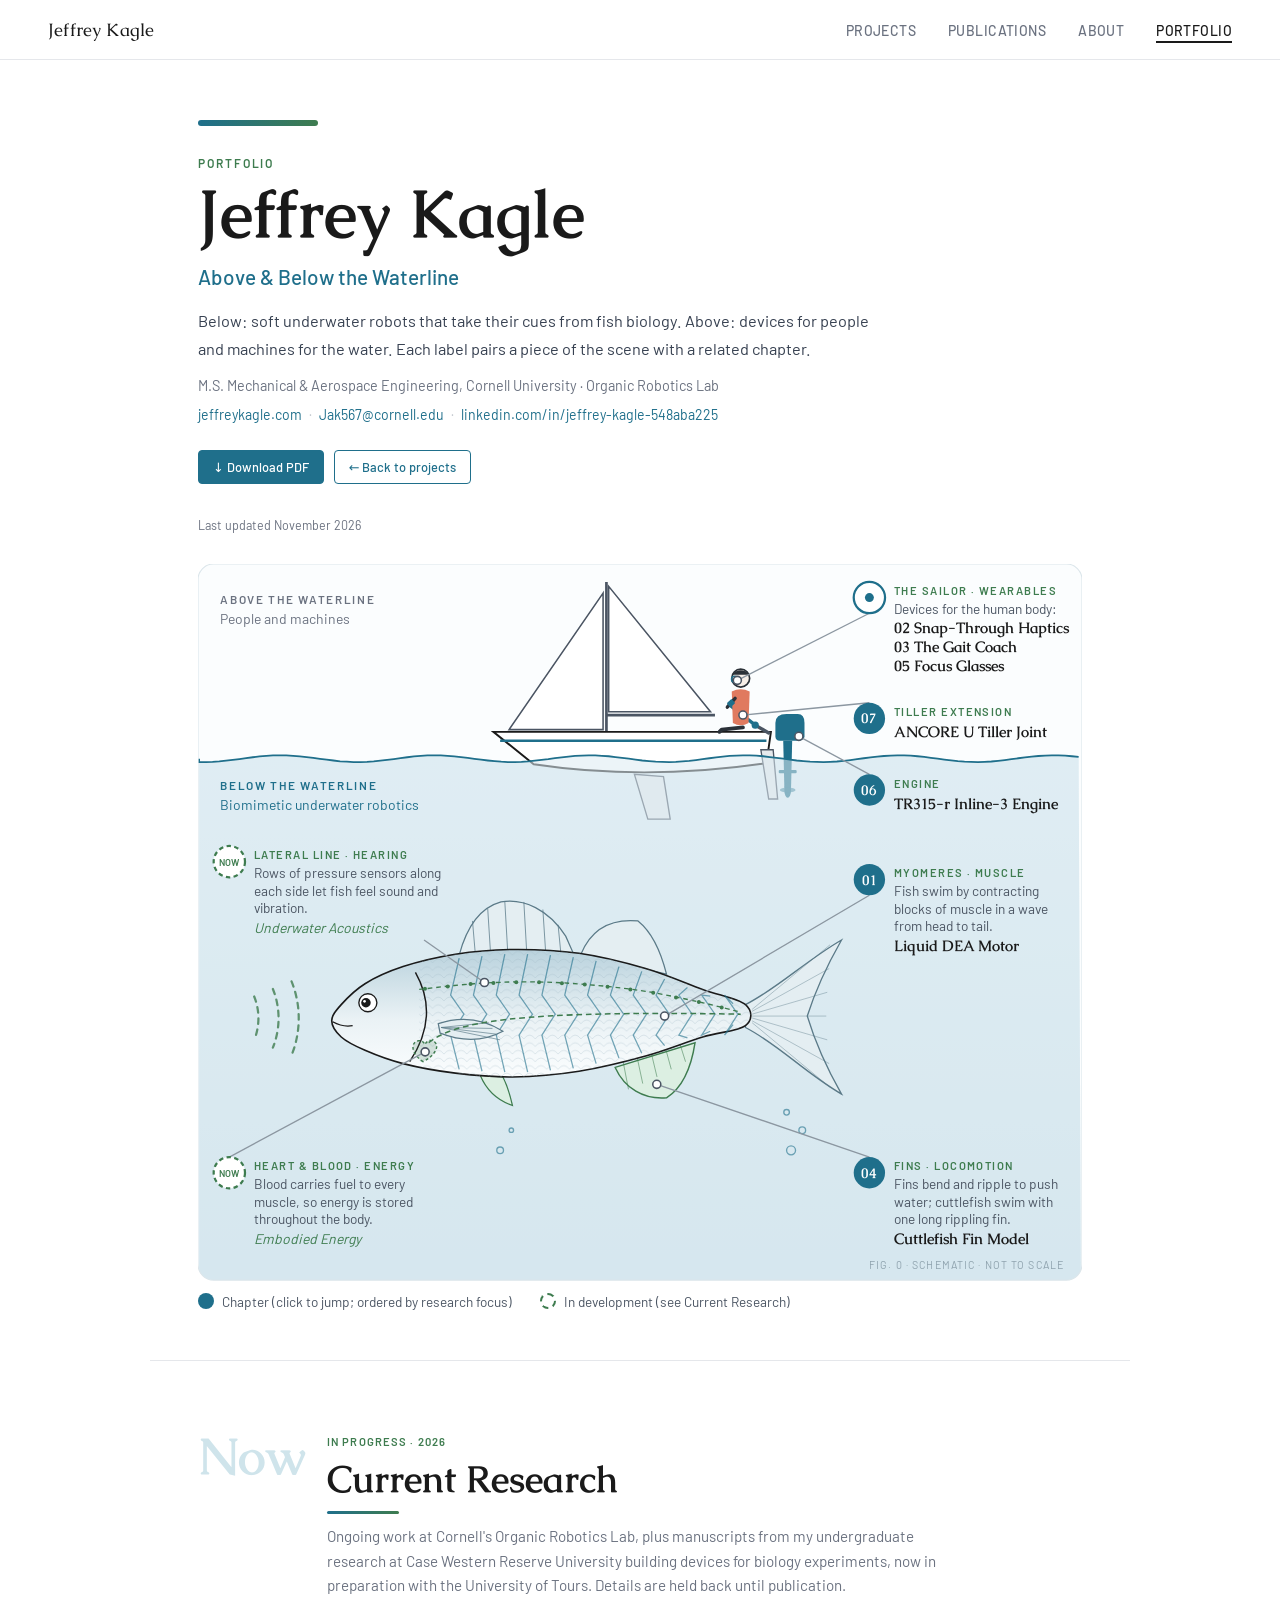
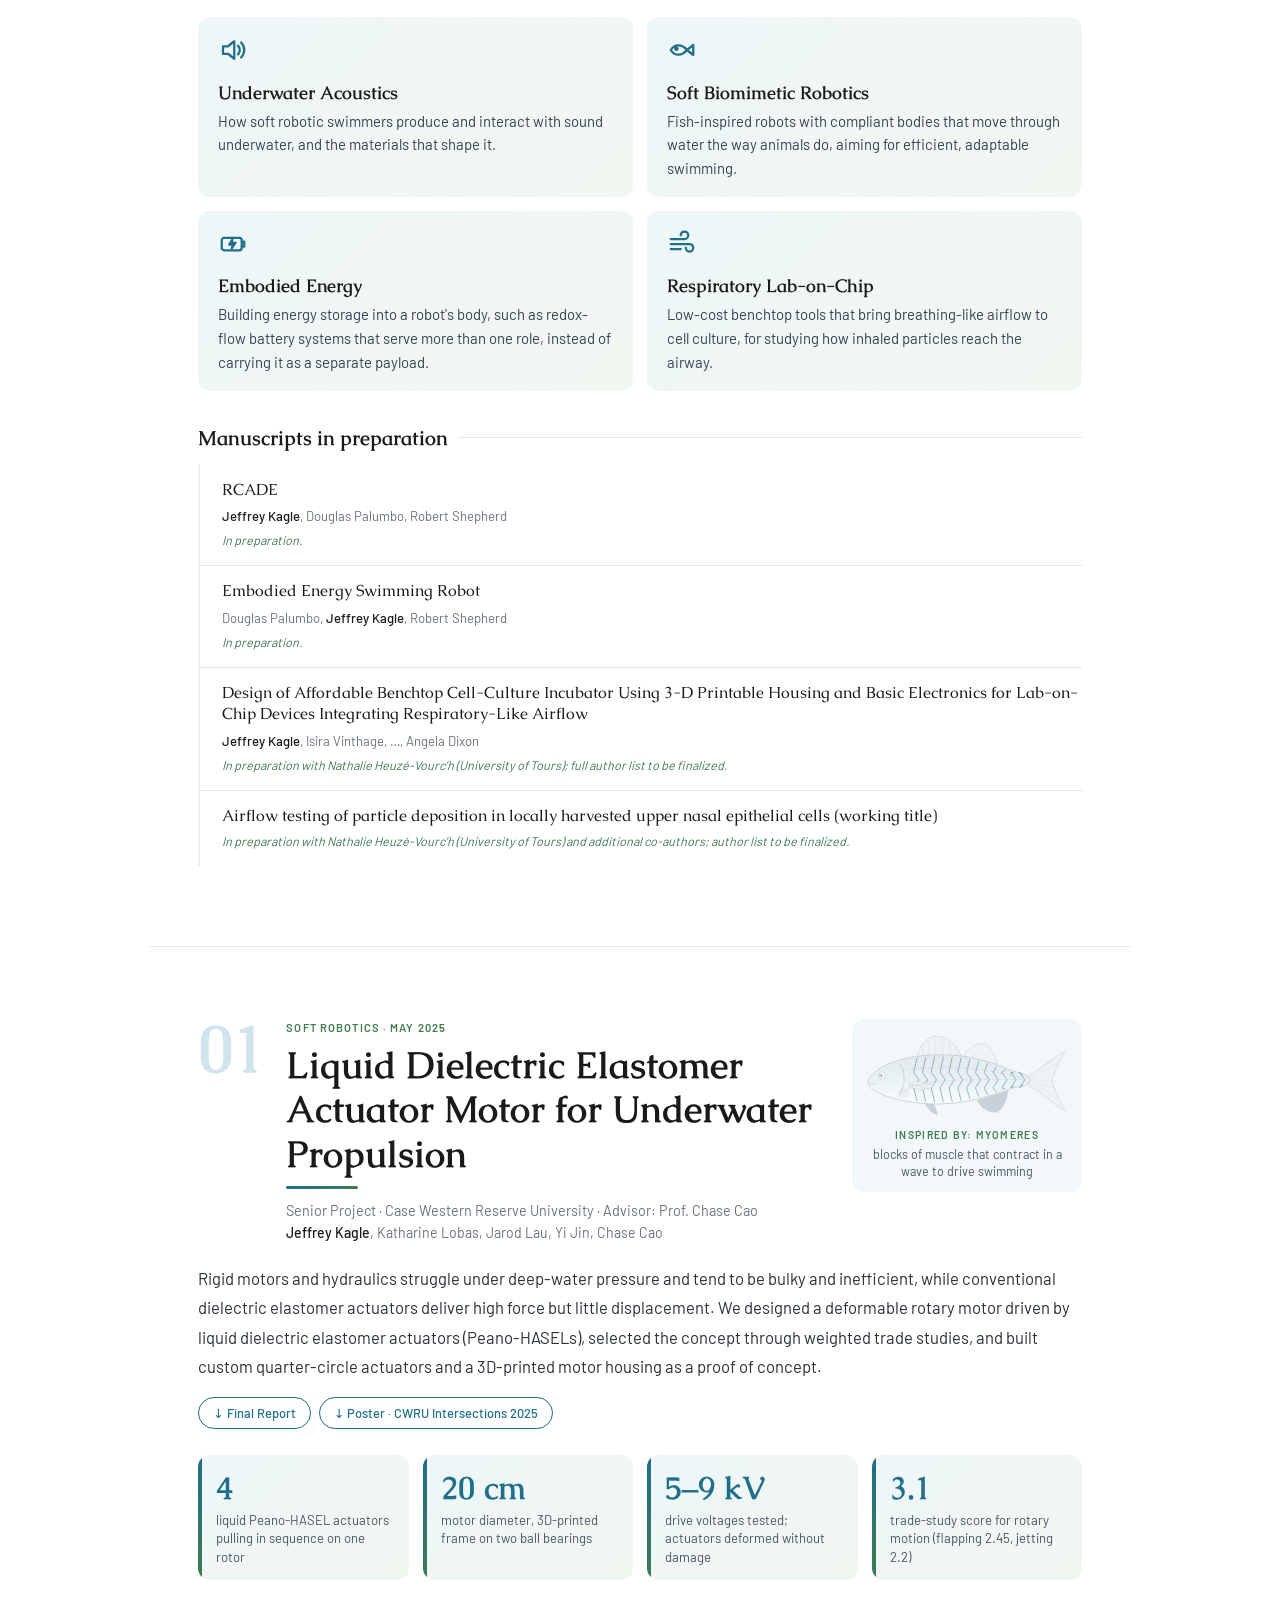
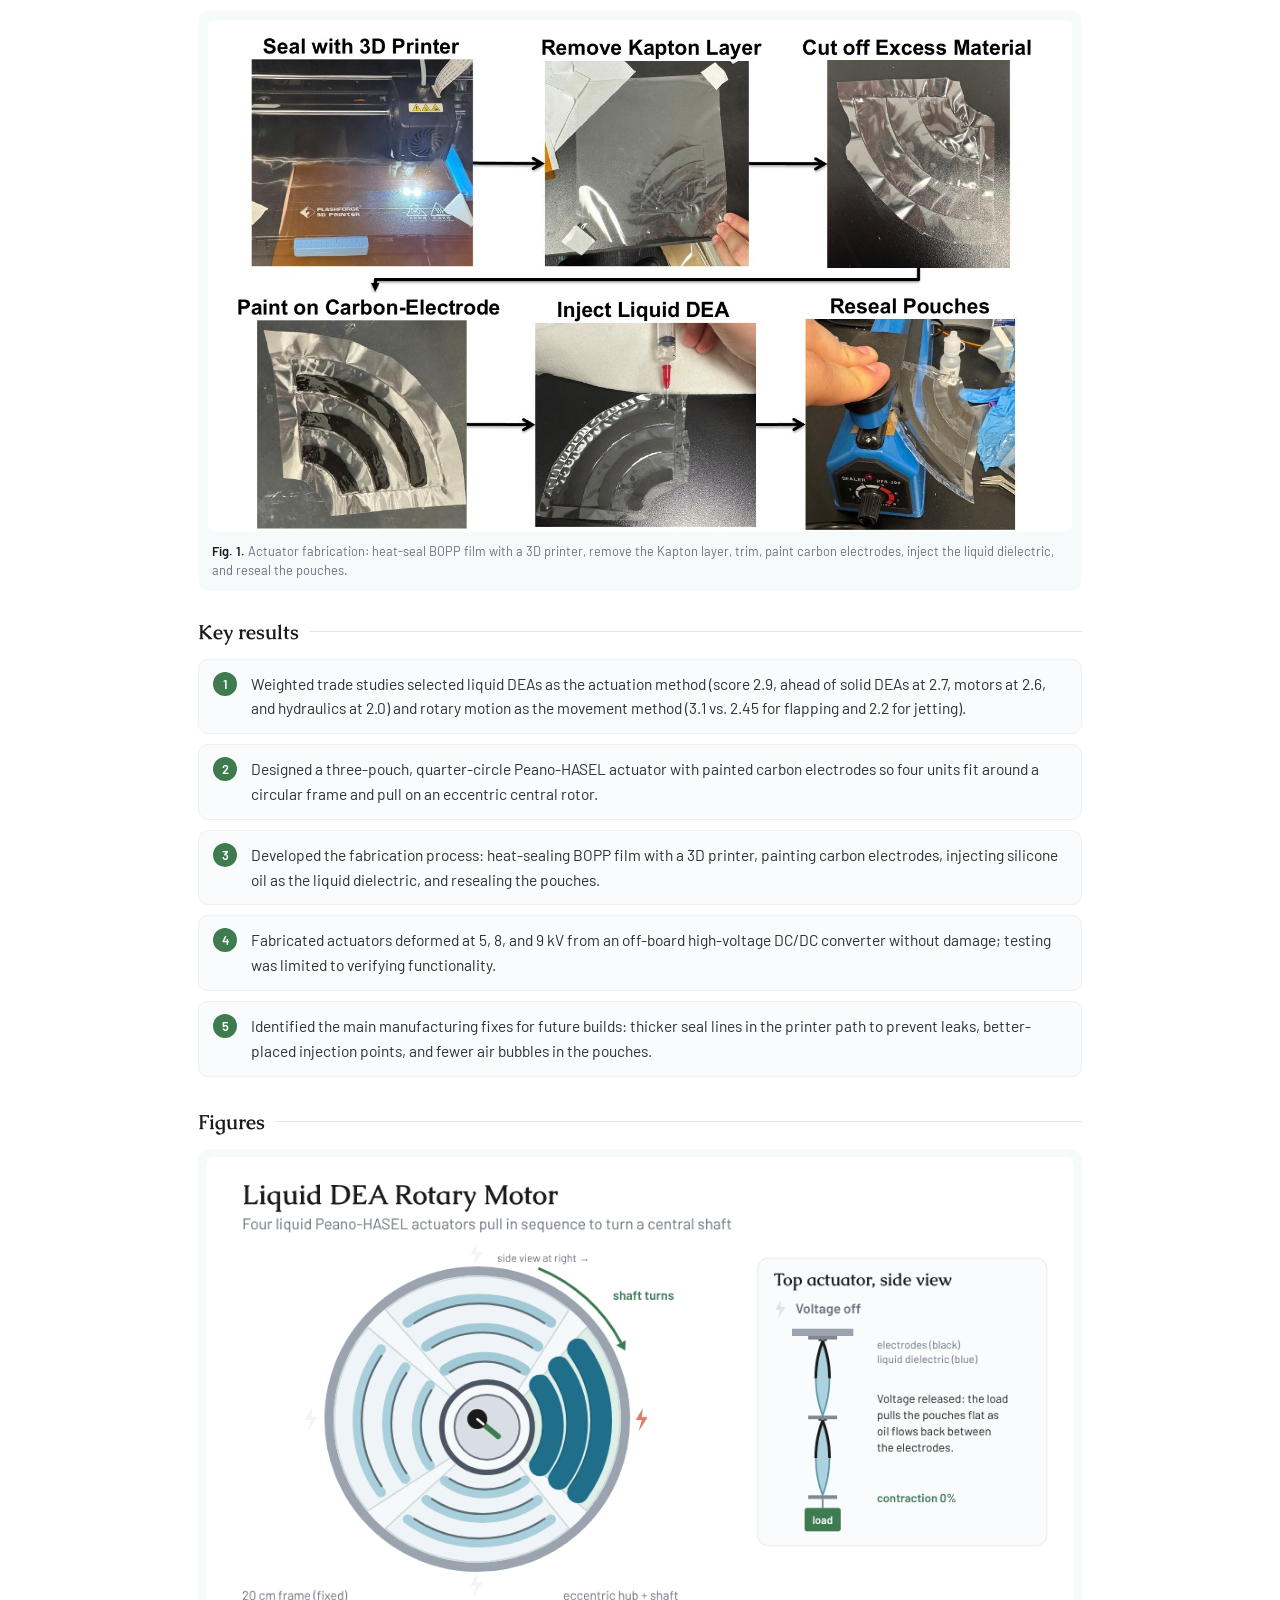
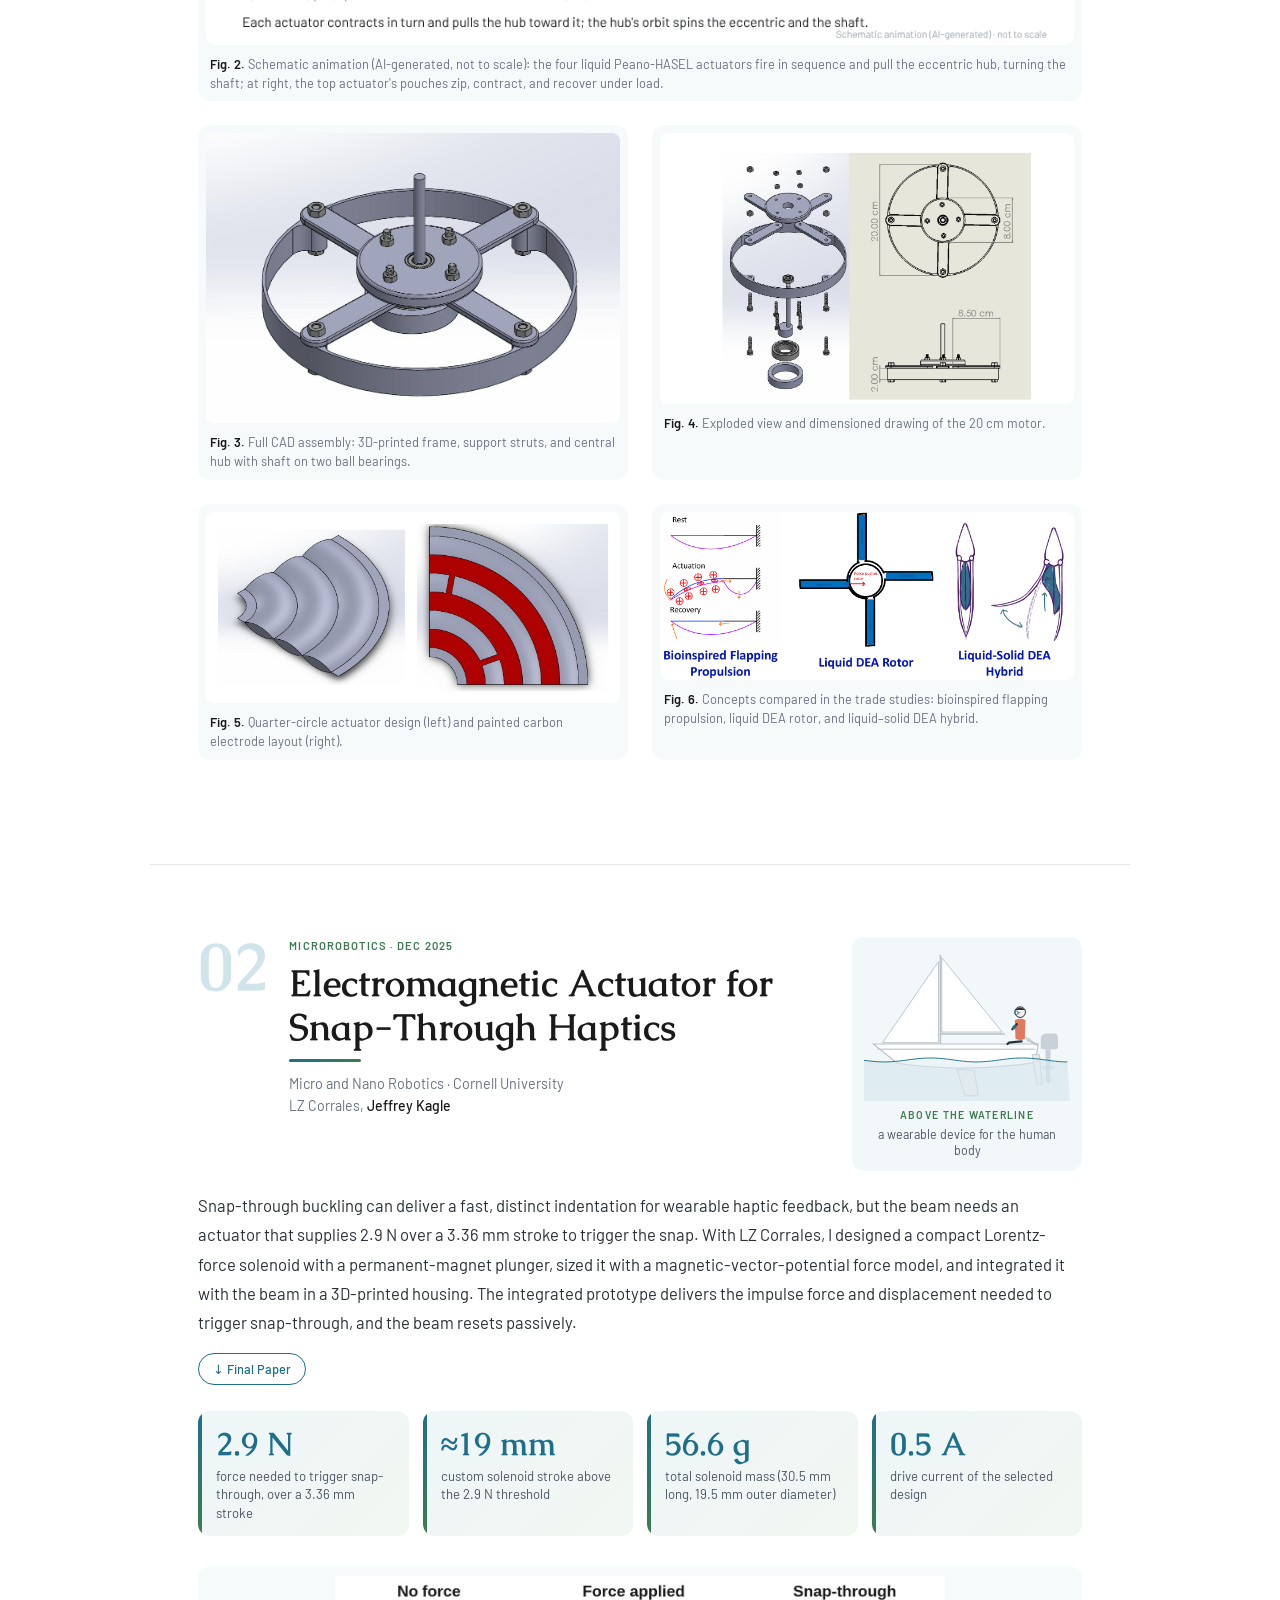
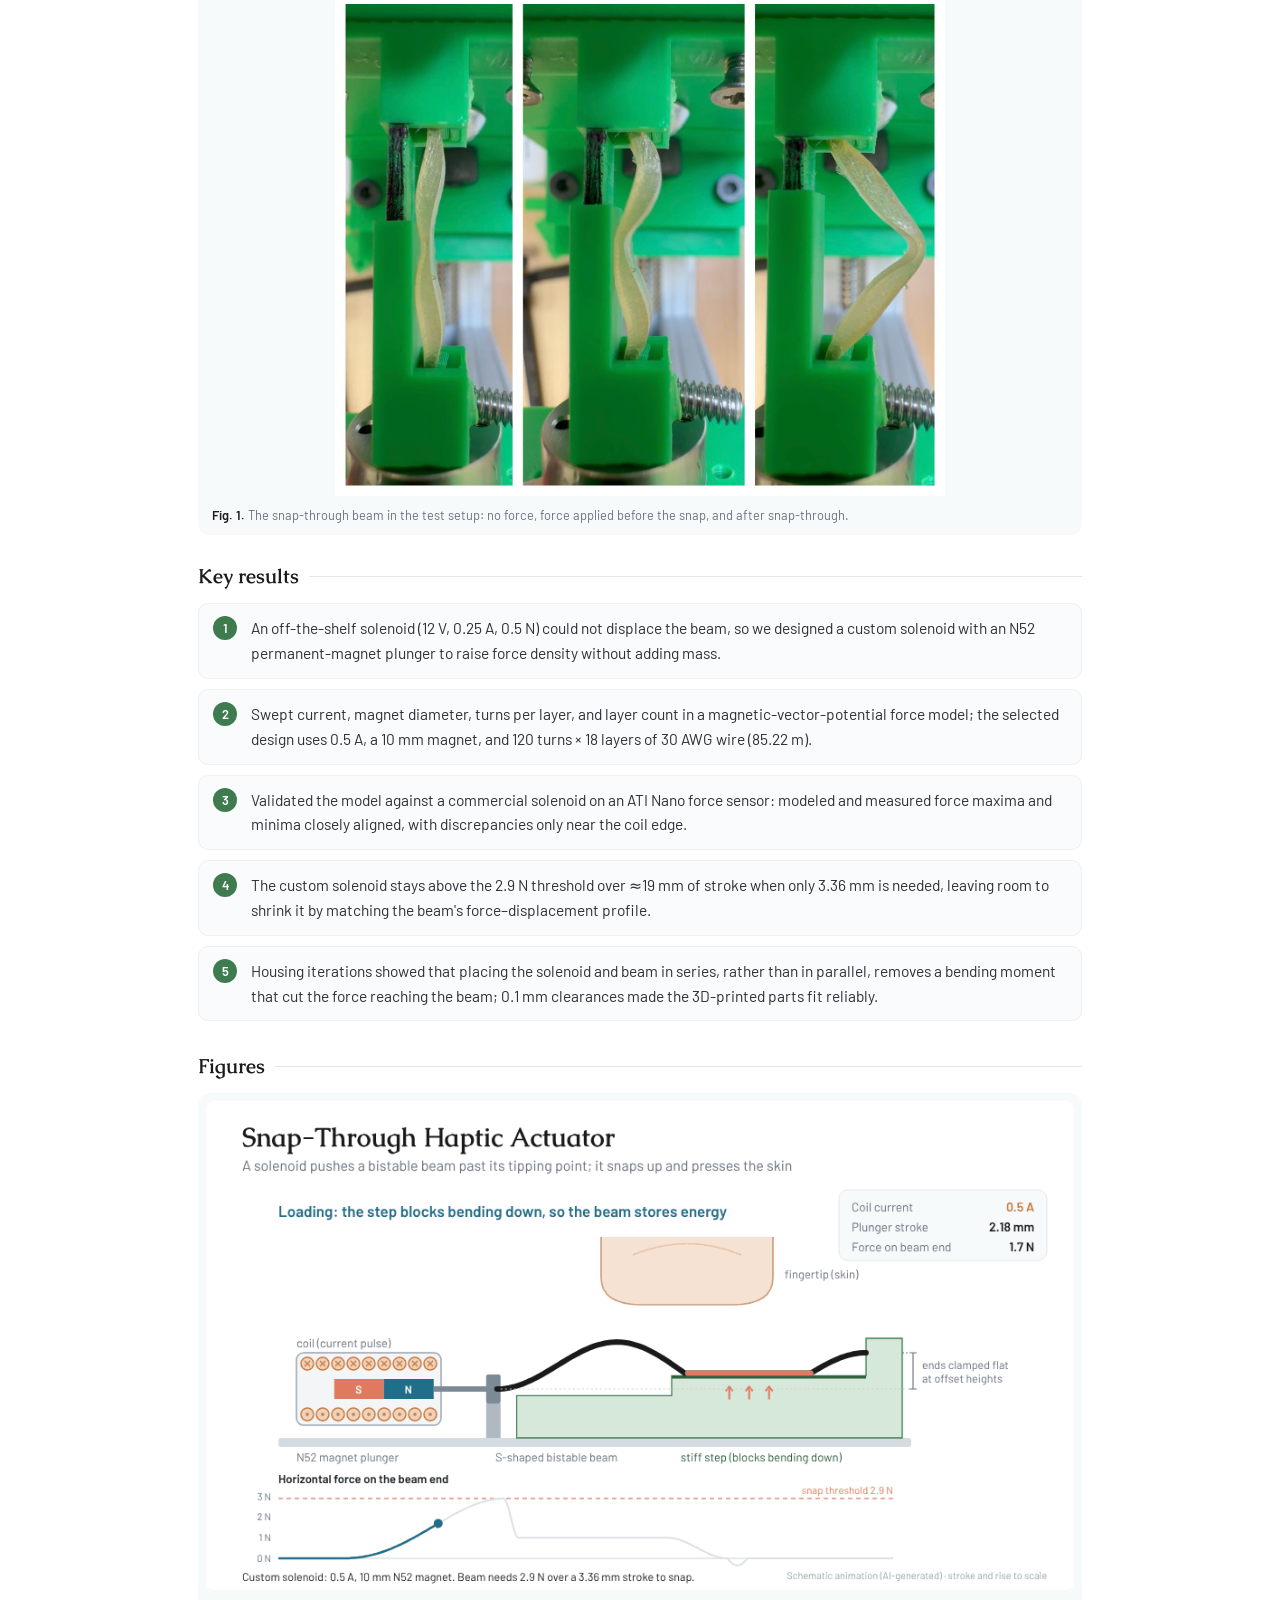
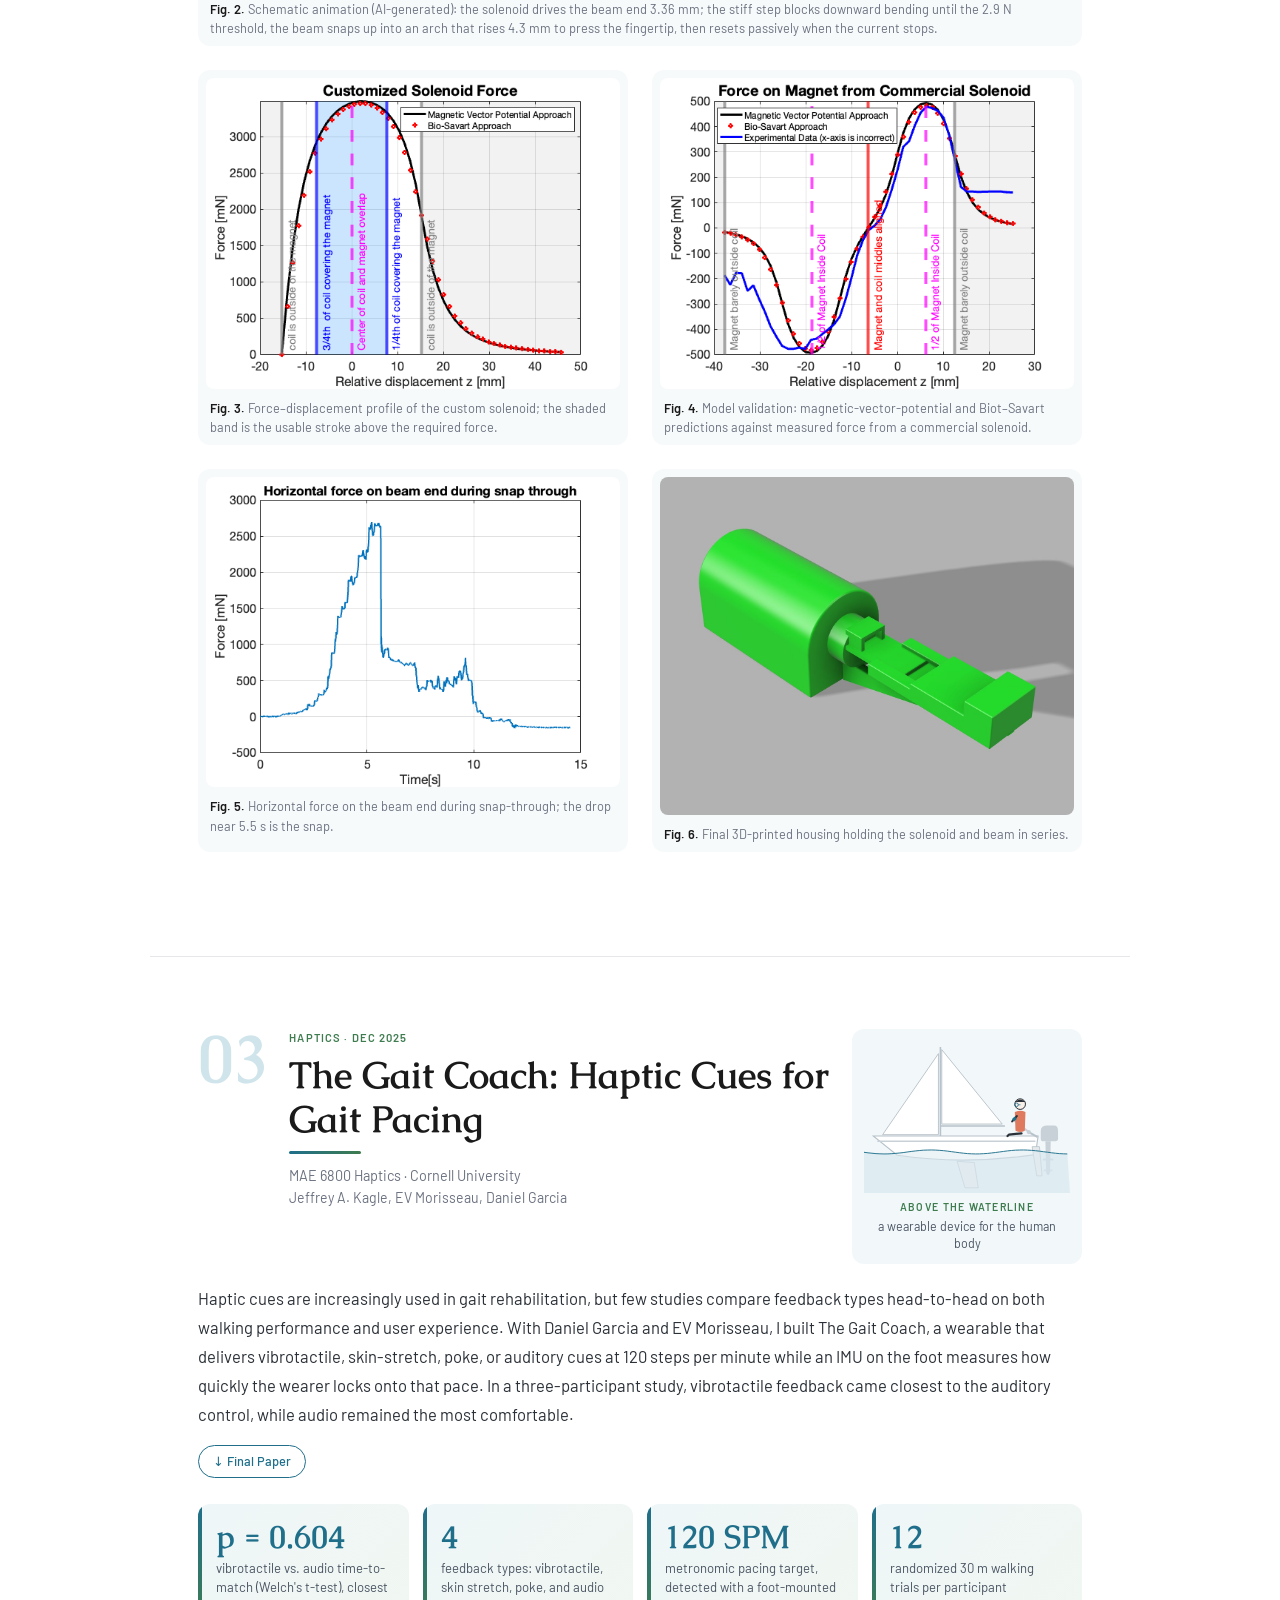
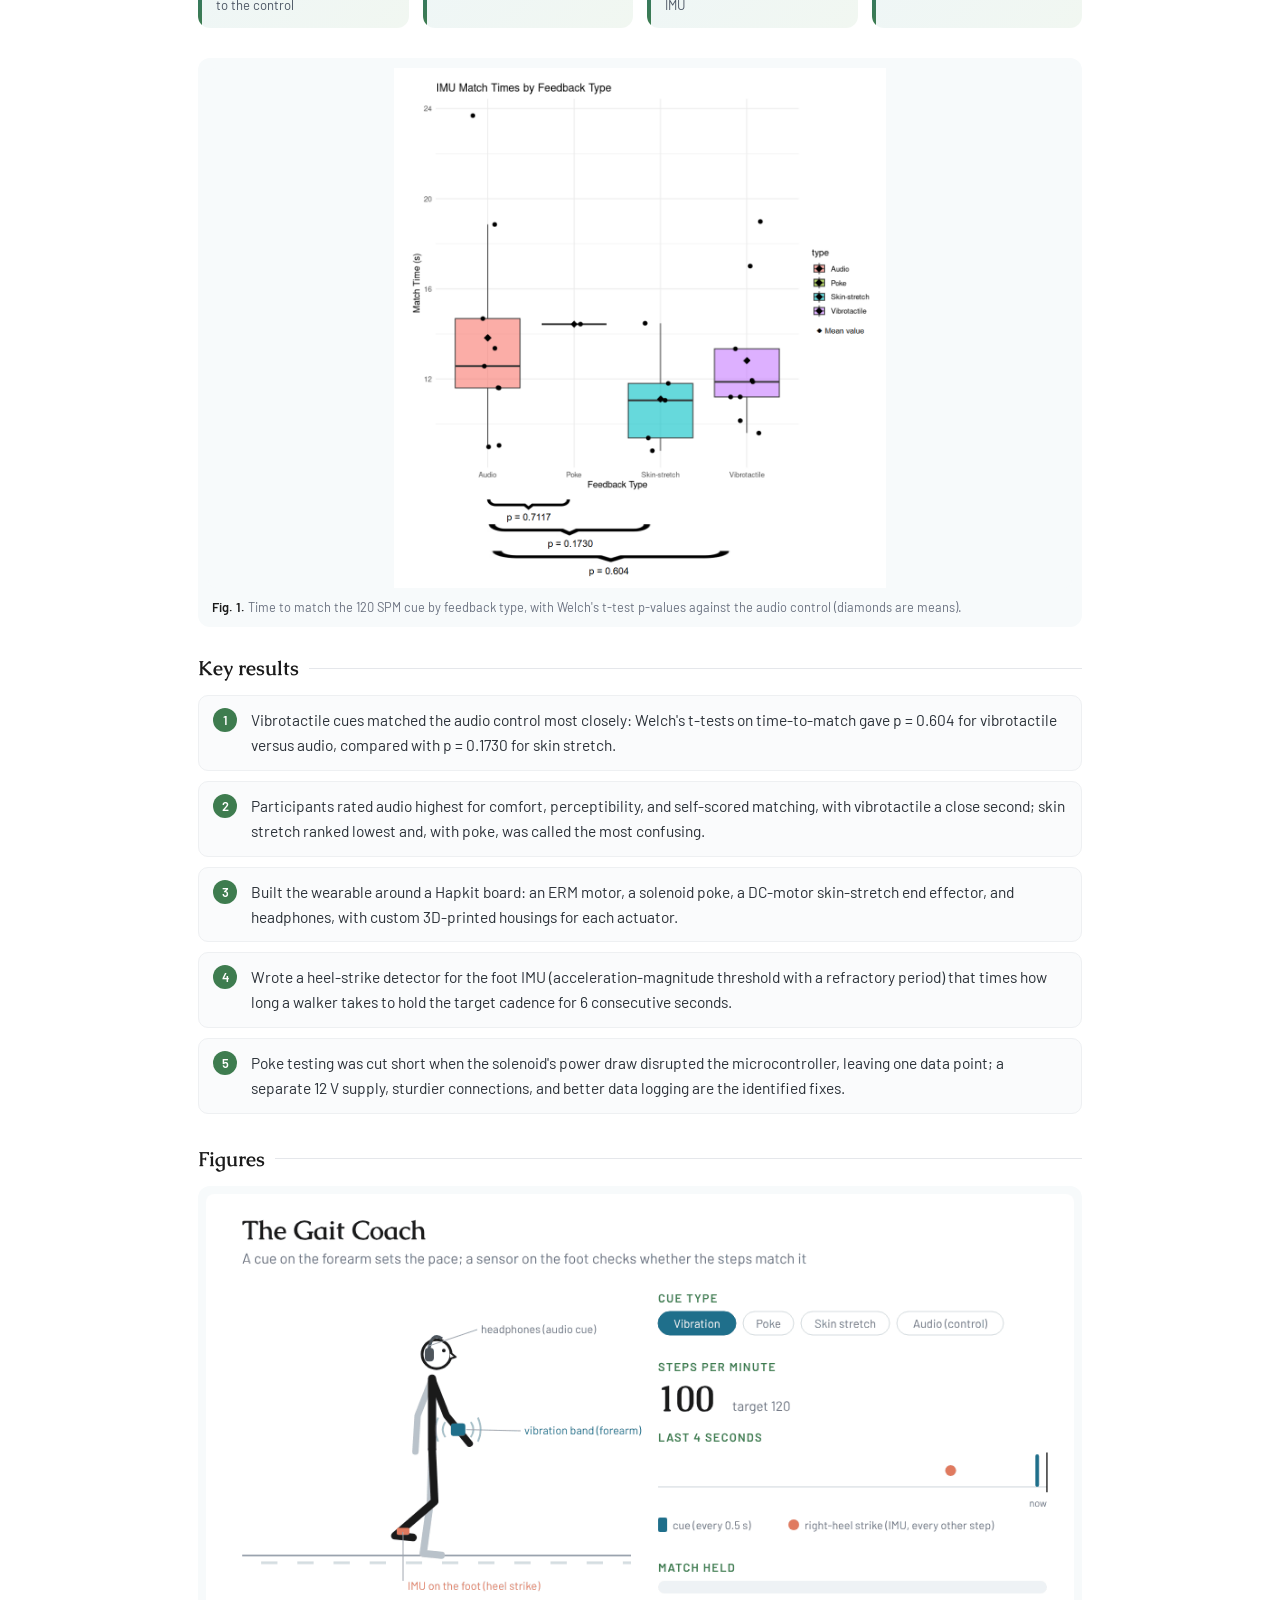
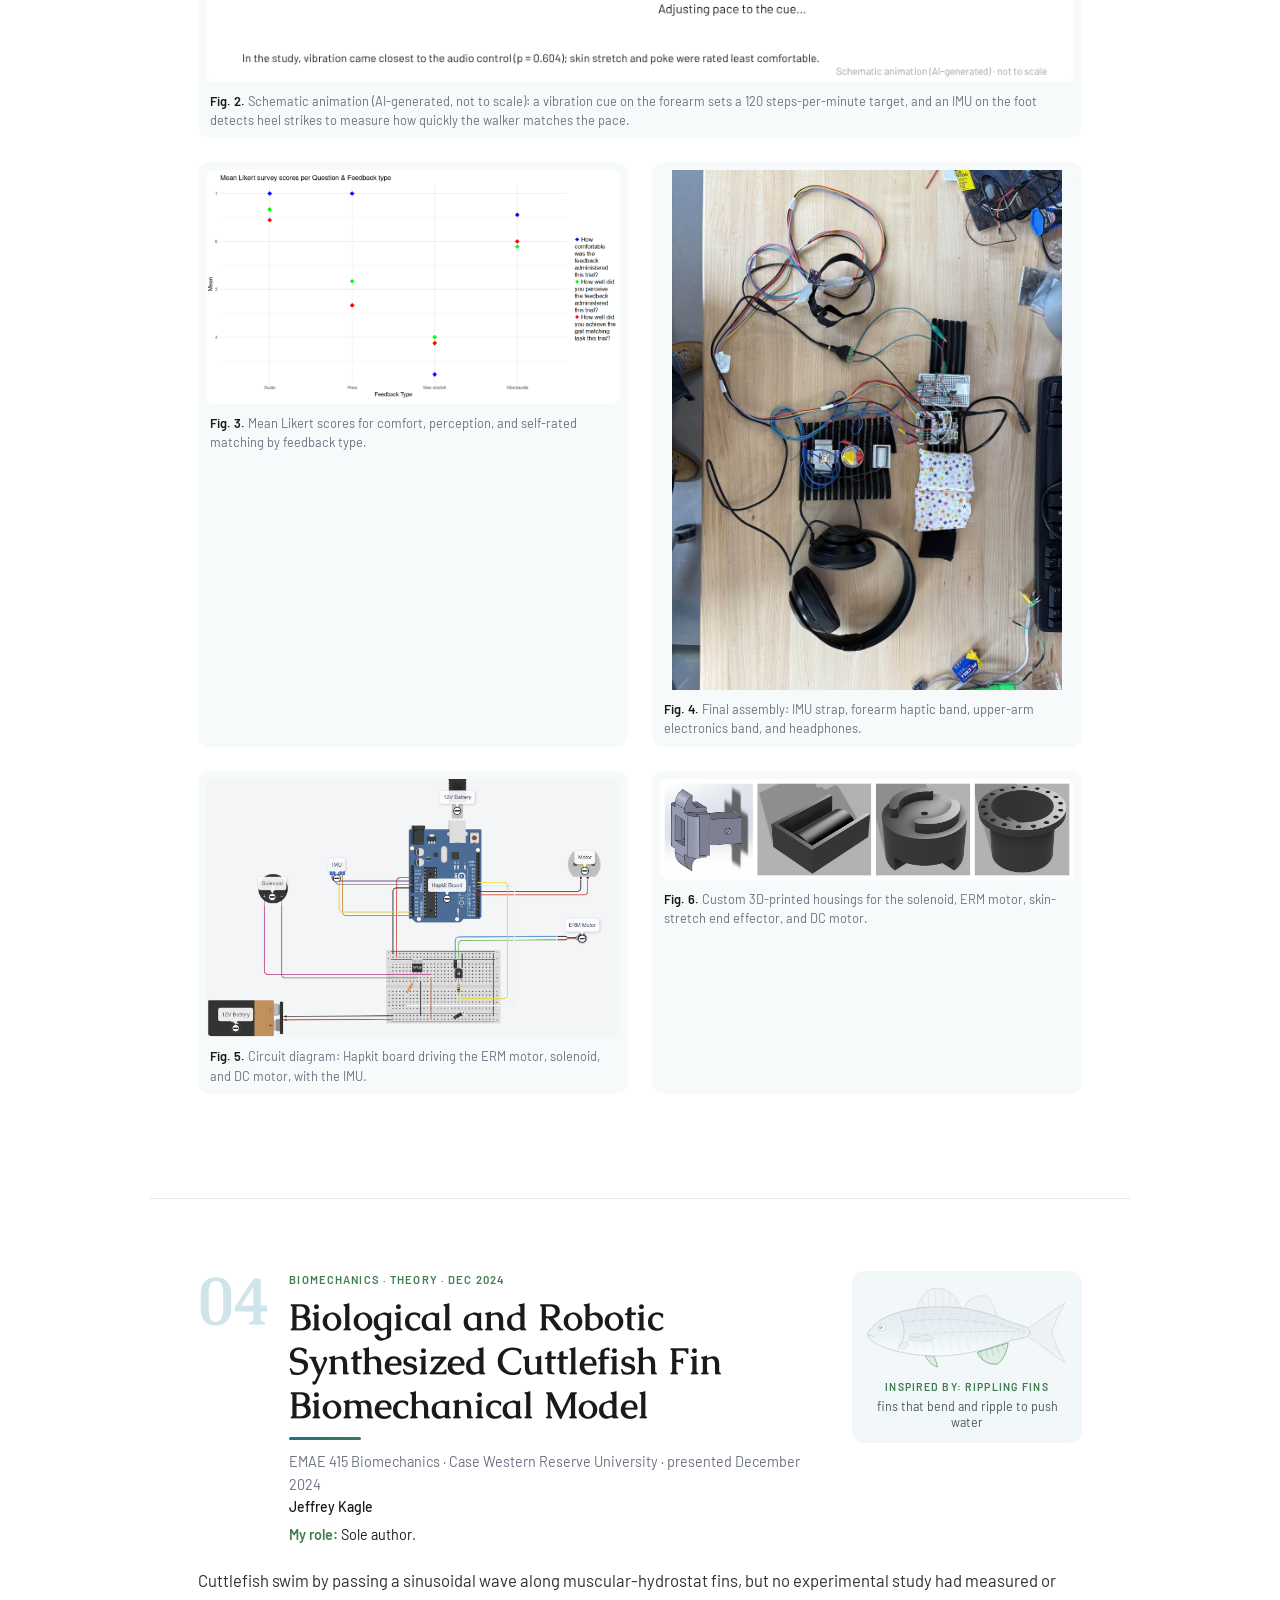
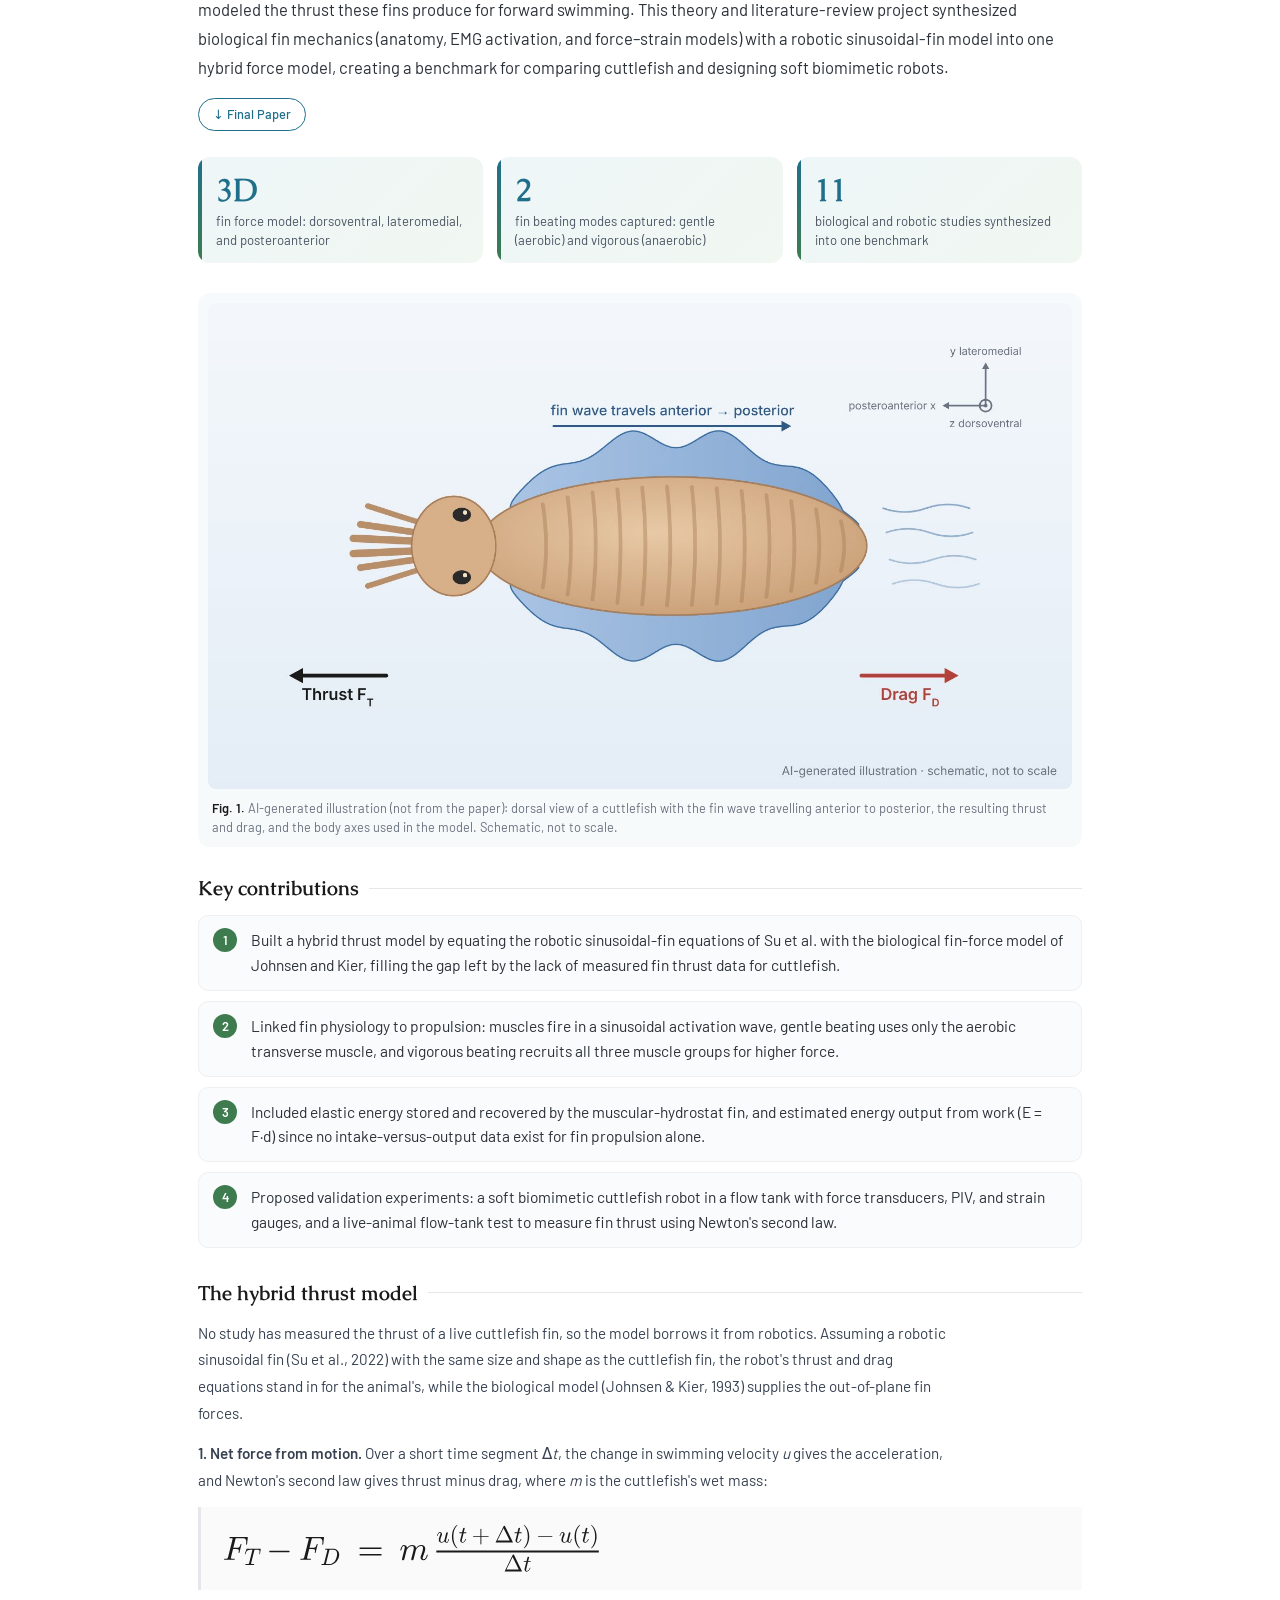
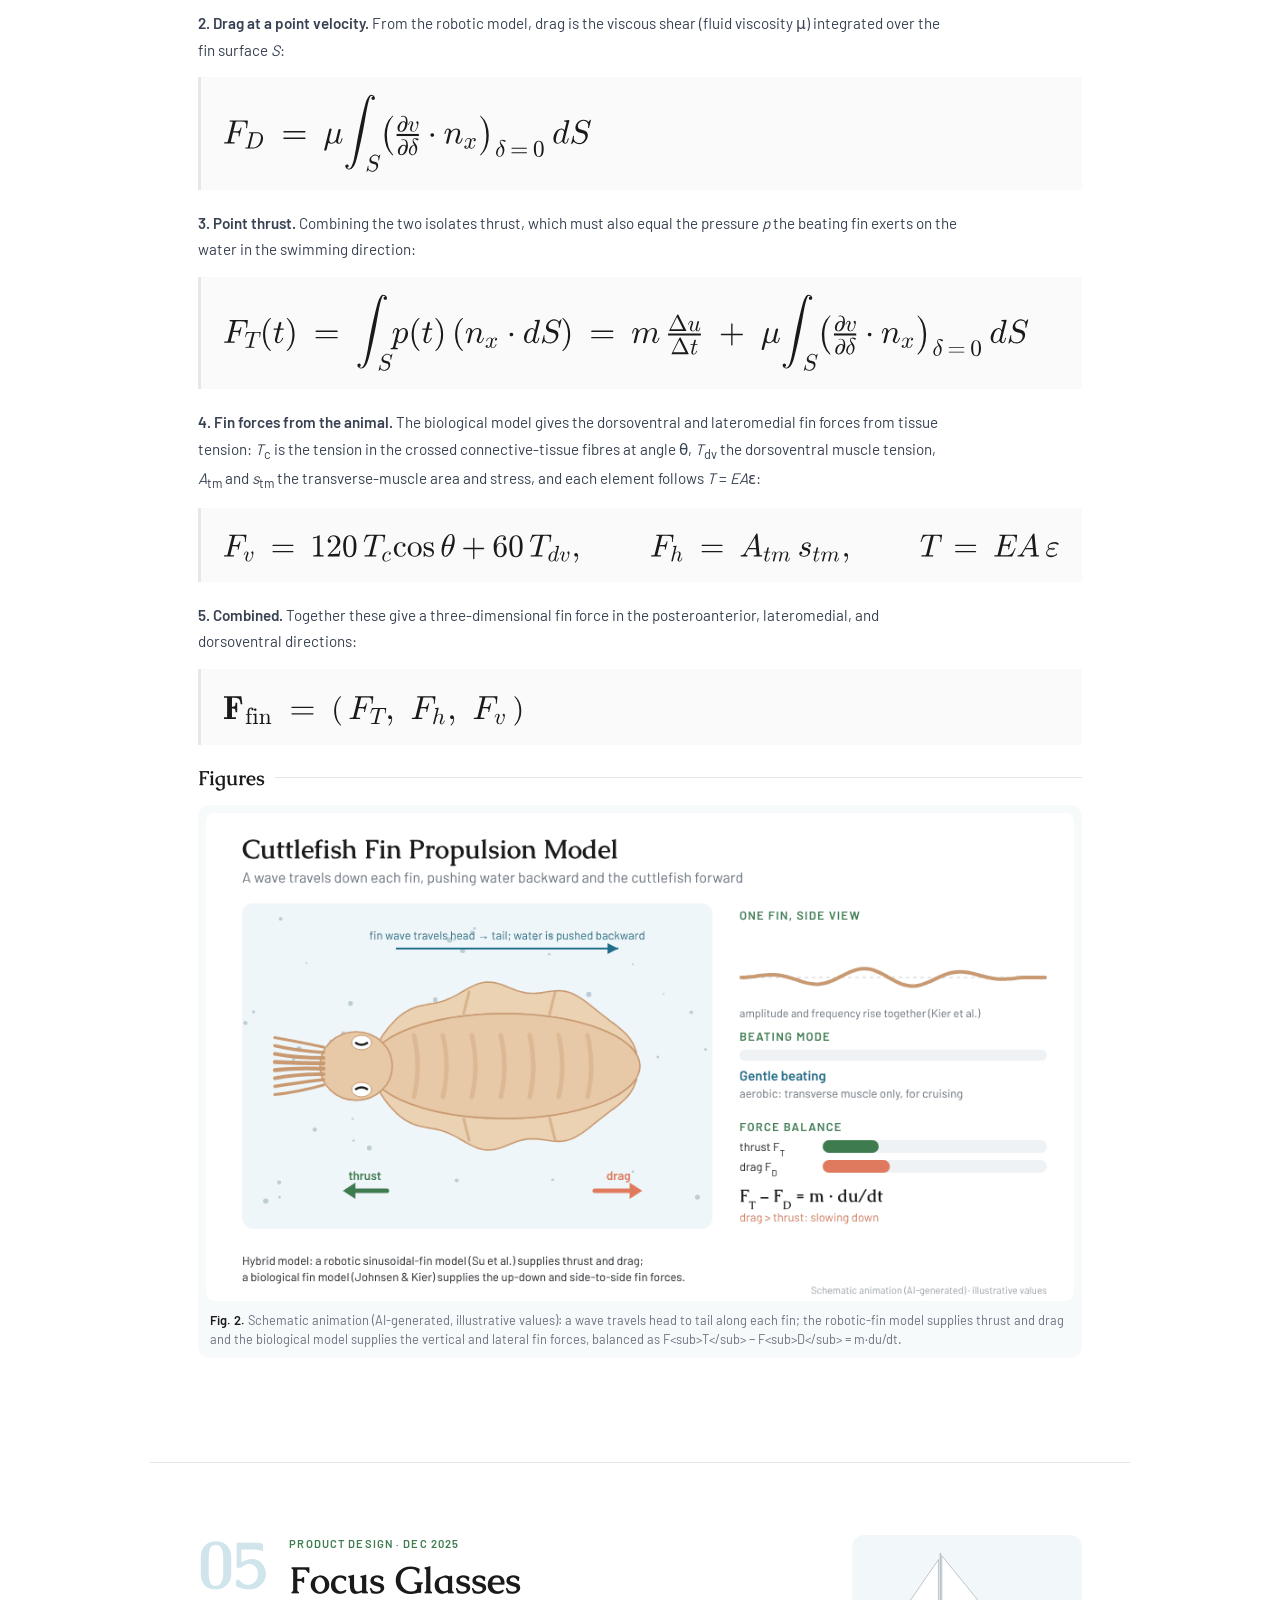
==== commit 91d9ba65: "Add snap-through, Gait Coach, and cuttlefish fin animations to In Motion and portfolio Co-Authored-B" ====
--- a/portfolio.html
+++ b/portfolio.html
@@ -92,7 +92,7 @@
     <h3 class="pf-subhead">Key results</h3>
     <ol class="pf-results"><li>An off-the-shelf solenoid (12 V, 0.25 A, 0.5 N) could not displace the beam, so we designed a custom solenoid with an N52 permanent-magnet plunger to raise force density without adding mass.</li><li>Swept current, magnet diameter, turns per layer, and layer count in a magnetic-vector-potential force model; the selected design uses 0.5 A, a 10 mm magnet, and 120 turns × 18 layers of 30 AWG wire (85.22 m).</li><li>Validated the model against a commercial solenoid on an ATI Nano force sensor: modeled and measured force maxima and minima closely aligned, with discrepancies only near the coil edge.</li><li>The custom solenoid stays above the 2.9 N threshold over ≈19 mm of stroke when only 3.36 mm is needed, leaving room to shrink it by matching the beam&#x27;s force–displacement profile.</li><li>Housing iterations showed that placing the solenoid and beam in series, rather than in parallel, removes a bending moment that cut the force reaching the beam; 0.1 mm clearances made the 3D-printed parts fit reliably.</li></ol>
     <h3 class="pf-subhead">Figures</h3>
-    <div class="pf-figures"><figure class="pf-figure"><img src="assets/img/snap-through-actuator/custom-solenoid-force.png" alt="Force–displacement profile of the custom solenoid; the shaded band is the usable stroke above the required force." loading="lazy" /><figcaption><b>Fig. 2.</b> Force–displacement profile of the custom solenoid; the shaded band is the usable stroke above the required force.</figcaption></figure><figure class="pf-figure"><img src="assets/img/snap-through-actuator/model-validation.png" alt="Model validation: magnetic-vector-potential and Biot–Savart predictions against measured force from a commercial solenoid." loading="lazy" /><figcaption><b>Fig. 3.</b> Model validation: magnetic-vector-potential and Biot–Savart predictions against measured force from a commercial solenoid.</figcaption></figure><figure class="pf-figure"><img src="assets/img/snap-through-actuator/beam-force.png" alt="Horizontal force on the beam end during snap-through; the drop near 5.5 s is the snap." loading="lazy" /><figcaption><b>Fig. 4.</b> Horizontal force on the beam end during snap-through; the drop near 5.5 s is the snap.</figcaption></figure><figure class="pf-figure"><img src="assets/img/snap-through-actuator/housing.jpg" alt="Final 3D-printed housing holding the solenoid and beam in series." loading="lazy" /><figcaption><b>Fig. 5.</b> Final 3D-printed housing holding the solenoid and beam in series.</figcaption></figure></div>
+    <div class="pf-figures"><figure class="pf-figure wide"><img src="assets/img/snap-through-actuator/snap-animation.gif" alt="Schematic animation (AI-generated): the solenoid drives the beam end 3.36 mm; the stiff step blocks downward bending until the 2.9 N threshold, the beam snaps up into an arch that rises 4.3 mm to press the fingertip, then resets passively when the current stops." loading="lazy" /><figcaption><b>Fig. 2.</b> Schematic animation (AI-generated): the solenoid drives the beam end 3.36 mm; the stiff step blocks downward bending until the 2.9 N threshold, the beam snaps up into an arch that rises 4.3 mm to press the fingertip, then resets passively when the current stops.</figcaption></figure><figure class="pf-figure"><img src="assets/img/snap-through-actuator/custom-solenoid-force.png" alt="Force–displacement profile of the custom solenoid; the shaded band is the usable stroke above the required force." loading="lazy" /><figcaption><b>Fig. 3.</b> Force–displacement profile of the custom solenoid; the shaded band is the usable stroke above the required force.</figcaption></figure><figure class="pf-figure"><img src="assets/img/snap-through-actuator/model-validation.png" alt="Model validation: magnetic-vector-potential and Biot–Savart predictions against measured force from a commercial solenoid." loading="lazy" /><figcaption><b>Fig. 4.</b> Model validation: magnetic-vector-potential and Biot–Savart predictions against measured force from a commercial solenoid.</figcaption></figure><figure class="pf-figure"><img src="assets/img/snap-through-actuator/beam-force.png" alt="Horizontal force on the beam end during snap-through; the drop near 5.5 s is the snap." loading="lazy" /><figcaption><b>Fig. 5.</b> Horizontal force on the beam end during snap-through; the drop near 5.5 s is the snap.</figcaption></figure><figure class="pf-figure"><img src="assets/img/snap-through-actuator/housing.jpg" alt="Final 3D-printed housing holding the solenoid and beam in series." loading="lazy" /><figcaption><b>Fig. 6.</b> Final 3D-printed housing holding the solenoid and beam in series.</figcaption></figure></div>
   </section>
 
   <section class="pf-chapter" id="gait-coach">
@@ -104,7 +104,7 @@
     <h3 class="pf-subhead">Key results</h3>
     <ol class="pf-results"><li>Vibrotactile cues matched the audio control most closely: Welch&#x27;s t-tests on time-to-match gave p = 0.604 for vibrotactile versus audio, compared with p = 0.1730 for skin stretch.</li><li>Participants rated audio highest for comfort, perceptibility, and self-scored matching, with vibrotactile a close second; skin stretch ranked lowest and, with poke, was called the most confusing.</li><li>Built the wearable around a Hapkit board: an ERM motor, a solenoid poke, a DC-motor skin-stretch end effector, and headphones, with custom 3D-printed housings for each actuator.</li><li>Wrote a heel-strike detector for the foot IMU (acceleration-magnitude threshold with a refractory period) that times how long a walker takes to hold the target cadence for 6 consecutive seconds.</li><li>Poke testing was cut short when the solenoid&#x27;s power draw disrupted the microcontroller, leaving one data point; a separate 12 V supply, sturdier connections, and better data logging are the identified fixes.</li></ol>
     <h3 class="pf-subhead">Figures</h3>
-    <div class="pf-figures"><figure class="pf-figure"><img src="assets/img/gait-coach/likert.png" alt="Mean Likert scores for comfort, perception, and self-rated matching by feedback type." loading="lazy" /><figcaption><b>Fig. 2.</b> Mean Likert scores for comfort, perception, and self-rated matching by feedback type.</figcaption></figure><figure class="pf-figure"><img src="assets/img/gait-coach/device.jpg" alt="Final assembly: IMU strap, forearm haptic band, upper-arm electronics band, and headphones." loading="lazy" /><figcaption><b>Fig. 3.</b> Final assembly: IMU strap, forearm haptic band, upper-arm electronics band, and headphones.</figcaption></figure><figure class="pf-figure"><img src="assets/img/gait-coach/circuit.png" alt="Circuit diagram: Hapkit board driving the ERM motor, solenoid, and DC motor, with the IMU." loading="lazy" /><figcaption><b>Fig. 4.</b> Circuit diagram: Hapkit board driving the ERM motor, solenoid, and DC motor, with the IMU.</figcaption></figure><figure class="pf-figure"><img src="assets/img/gait-coach/housings.jpg" alt="Custom 3D-printed housings for the solenoid, ERM motor, skin-stretch end effector, and DC motor." loading="lazy" /><figcaption><b>Fig. 5.</b> Custom 3D-printed housings for the solenoid, ERM motor, skin-stretch end effector, and DC motor.</figcaption></figure></div>
+    <div class="pf-figures"><figure class="pf-figure wide"><img src="assets/img/gait-coach/gait-animation.gif" alt="Schematic animation (AI-generated, not to scale): a vibration cue on the forearm sets a 120 steps-per-minute target, and an IMU on the foot detects heel strikes to measure how quickly the walker matches the pace." loading="lazy" /><figcaption><b>Fig. 2.</b> Schematic animation (AI-generated, not to scale): a vibration cue on the forearm sets a 120 steps-per-minute target, and an IMU on the foot detects heel strikes to measure how quickly the walker matches the pace.</figcaption></figure><figure class="pf-figure"><img src="assets/img/gait-coach/likert.png" alt="Mean Likert scores for comfort, perception, and self-rated matching by feedback type." loading="lazy" /><figcaption><b>Fig. 3.</b> Mean Likert scores for comfort, perception, and self-rated matching by feedback type.</figcaption></figure><figure class="pf-figure"><img src="assets/img/gait-coach/device.jpg" alt="Final assembly: IMU strap, forearm haptic band, upper-arm electronics band, and headphones." loading="lazy" /><figcaption><b>Fig. 4.</b> Final assembly: IMU strap, forearm haptic band, upper-arm electronics band, and headphones.</figcaption></figure><figure class="pf-figure"><img src="assets/img/gait-coach/circuit.png" alt="Circuit diagram: Hapkit board driving the ERM motor, solenoid, and DC motor, with the IMU." loading="lazy" /><figcaption><b>Fig. 5.</b> Circuit diagram: Hapkit board driving the ERM motor, solenoid, and DC motor, with the IMU.</figcaption></figure><figure class="pf-figure"><img src="assets/img/gait-coach/housings.jpg" alt="Custom 3D-printed housings for the solenoid, ERM motor, skin-stretch end effector, and DC motor." loading="lazy" /><figcaption><b>Fig. 6.</b> Custom 3D-printed housings for the solenoid, ERM motor, skin-stretch end effector, and DC motor.</figcaption></figure></div>
   </section>
 
   <section class="pf-chapter" id="cuttlefish-hybrid-model">
@@ -129,6 +129,8 @@
     <div class="pf-eq"><img src="assets/img/cuttlefish-hybrid-model/eq4-bio.svg" alt="F_v = 120 T_c cos θ + 60 T_dv, F_h = A_tm s_tm, T = E A ε" /></div>
     <p class="pf-text"><b>5. Combined.</b> Together these give a three-dimensional fin force in the posteroanterior, lateromedial, and dorsoventral directions:</p>
     <div class="pf-eq"><img src="assets/img/cuttlefish-hybrid-model/eq5-3d.svg" alt="F_fin = (F_T, F_h, F_v)" /></div>
+    <h3 class="pf-subhead">Figures</h3>
+    <div class="pf-figures"><figure class="pf-figure wide"><img src="assets/img/cuttlefish-hybrid-model/fin-animation.gif" alt="Schematic animation (AI-generated, illustrative values): a wave travels head to tail along each fin; the robotic-fin model supplies thrust and drag and the biological model supplies the vertical and lateral fin forces, balanced as F&lt;sub&gt;T&lt;/sub&gt; − F&lt;sub&gt;D&lt;/sub&gt; = m·du/dt." loading="lazy" /><figcaption><b>Fig. 2.</b> Schematic animation (AI-generated, illustrative values): a wave travels head to tail along each fin; the robotic-fin model supplies thrust and drag and the biological model supplies the vertical and lateral fin forces, balanced as F&lt;sub&gt;T&lt;/sub&gt; − F&lt;sub&gt;D&lt;/sub&gt; = m·du/dt.</figcaption></figure></div>
   </section>
 
   <section class="pf-chapter" id="focus-glasses">
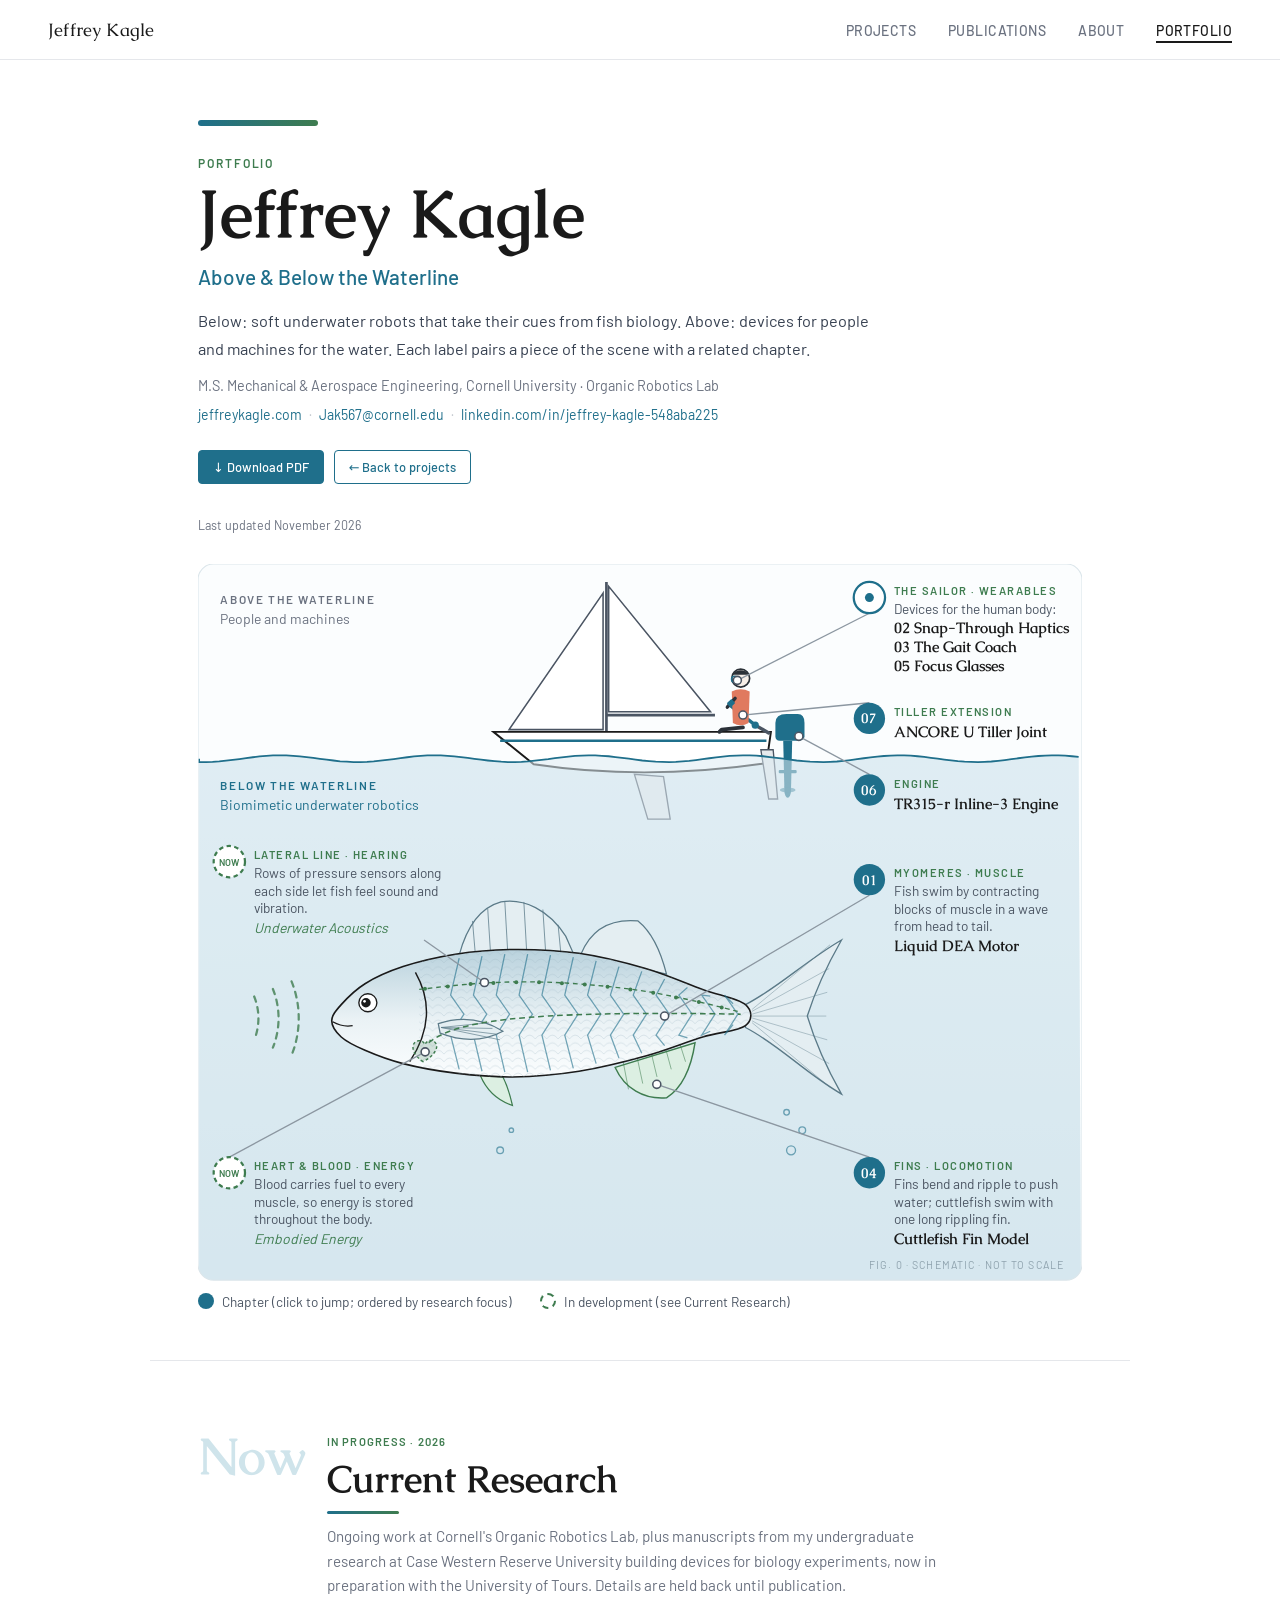
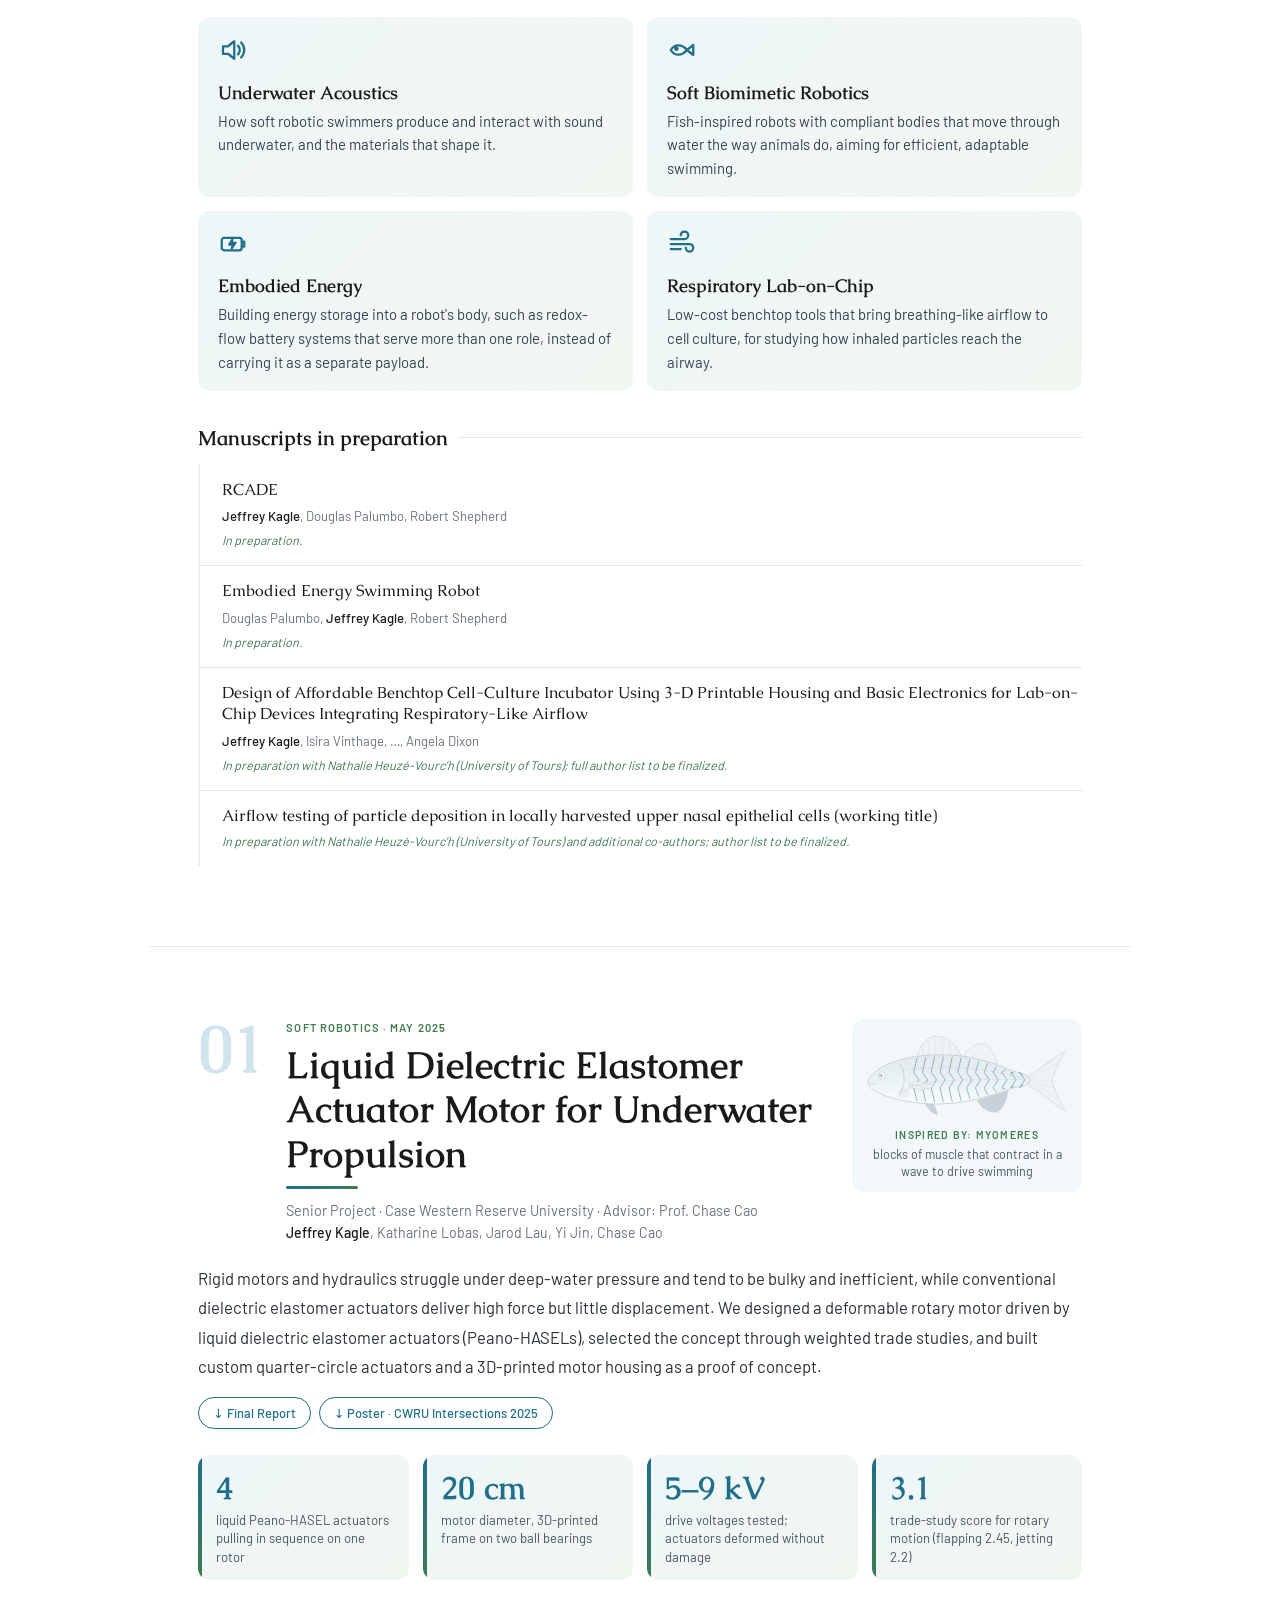
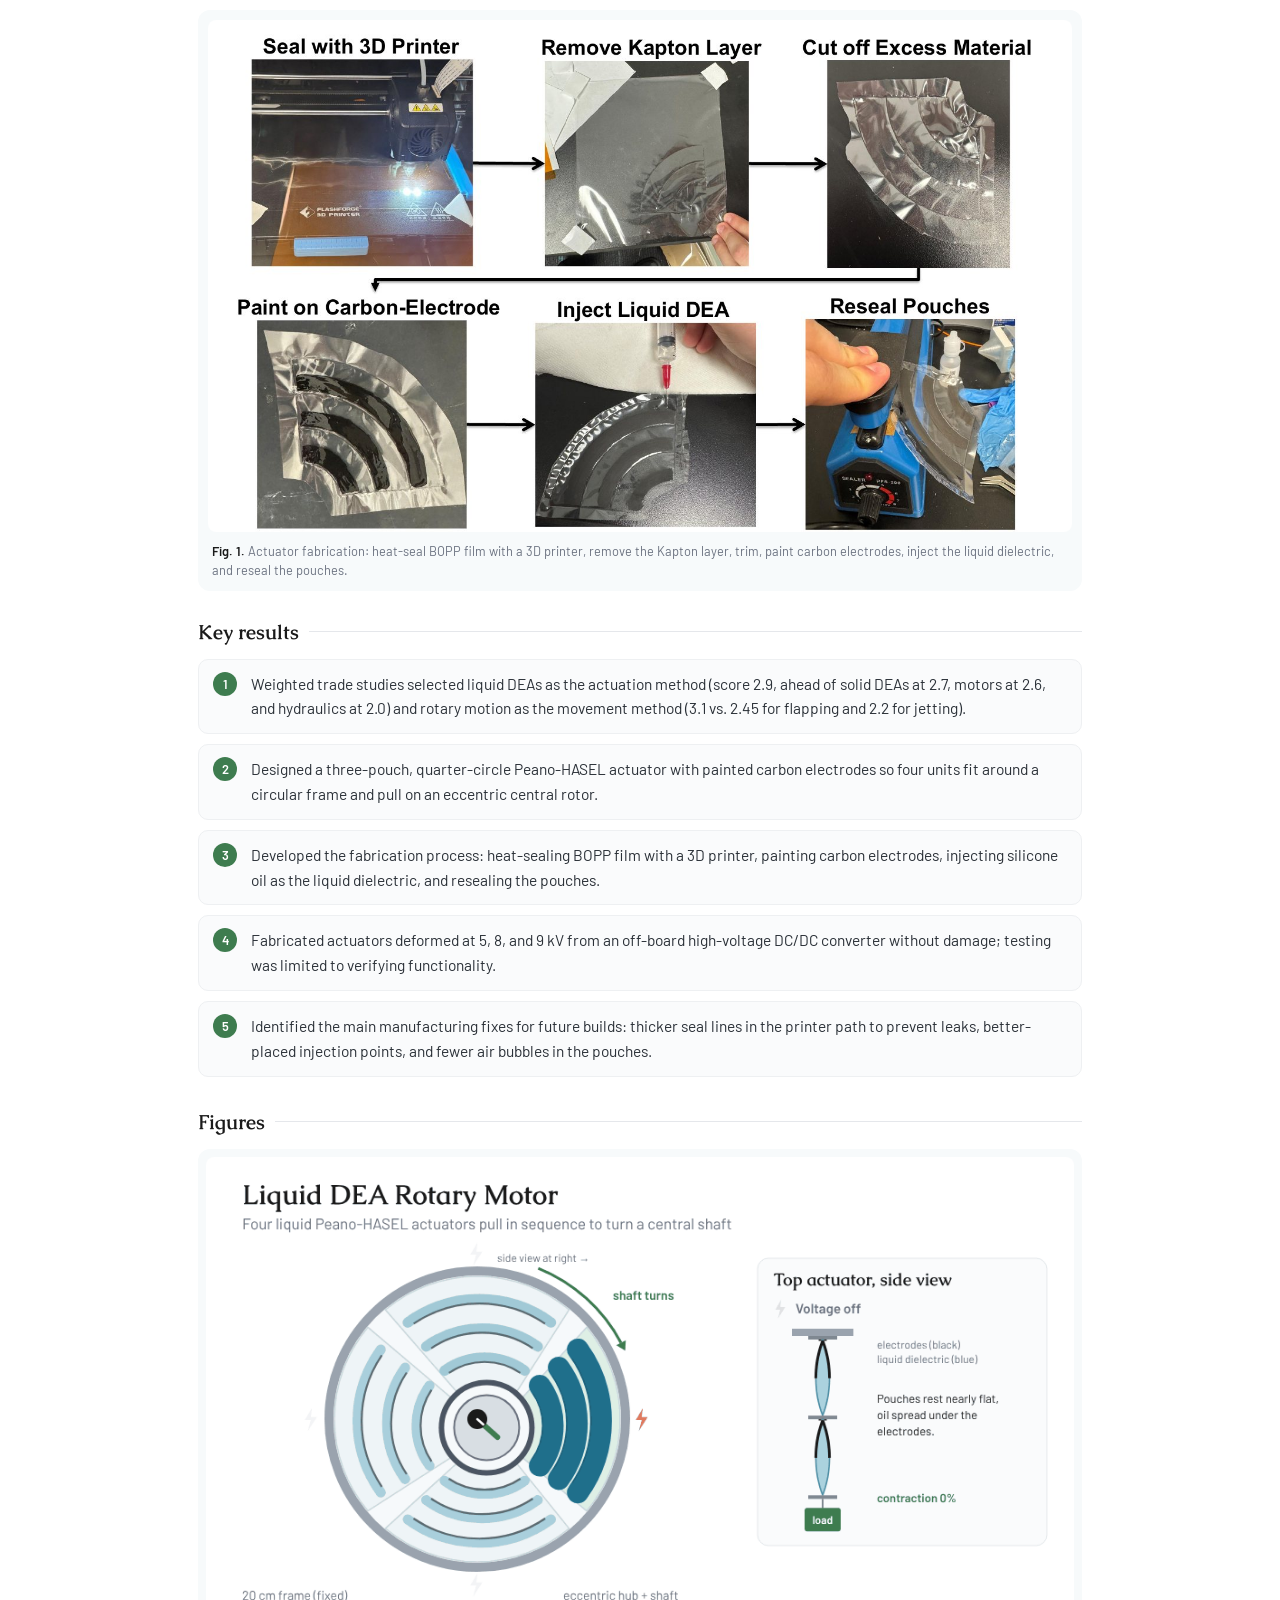
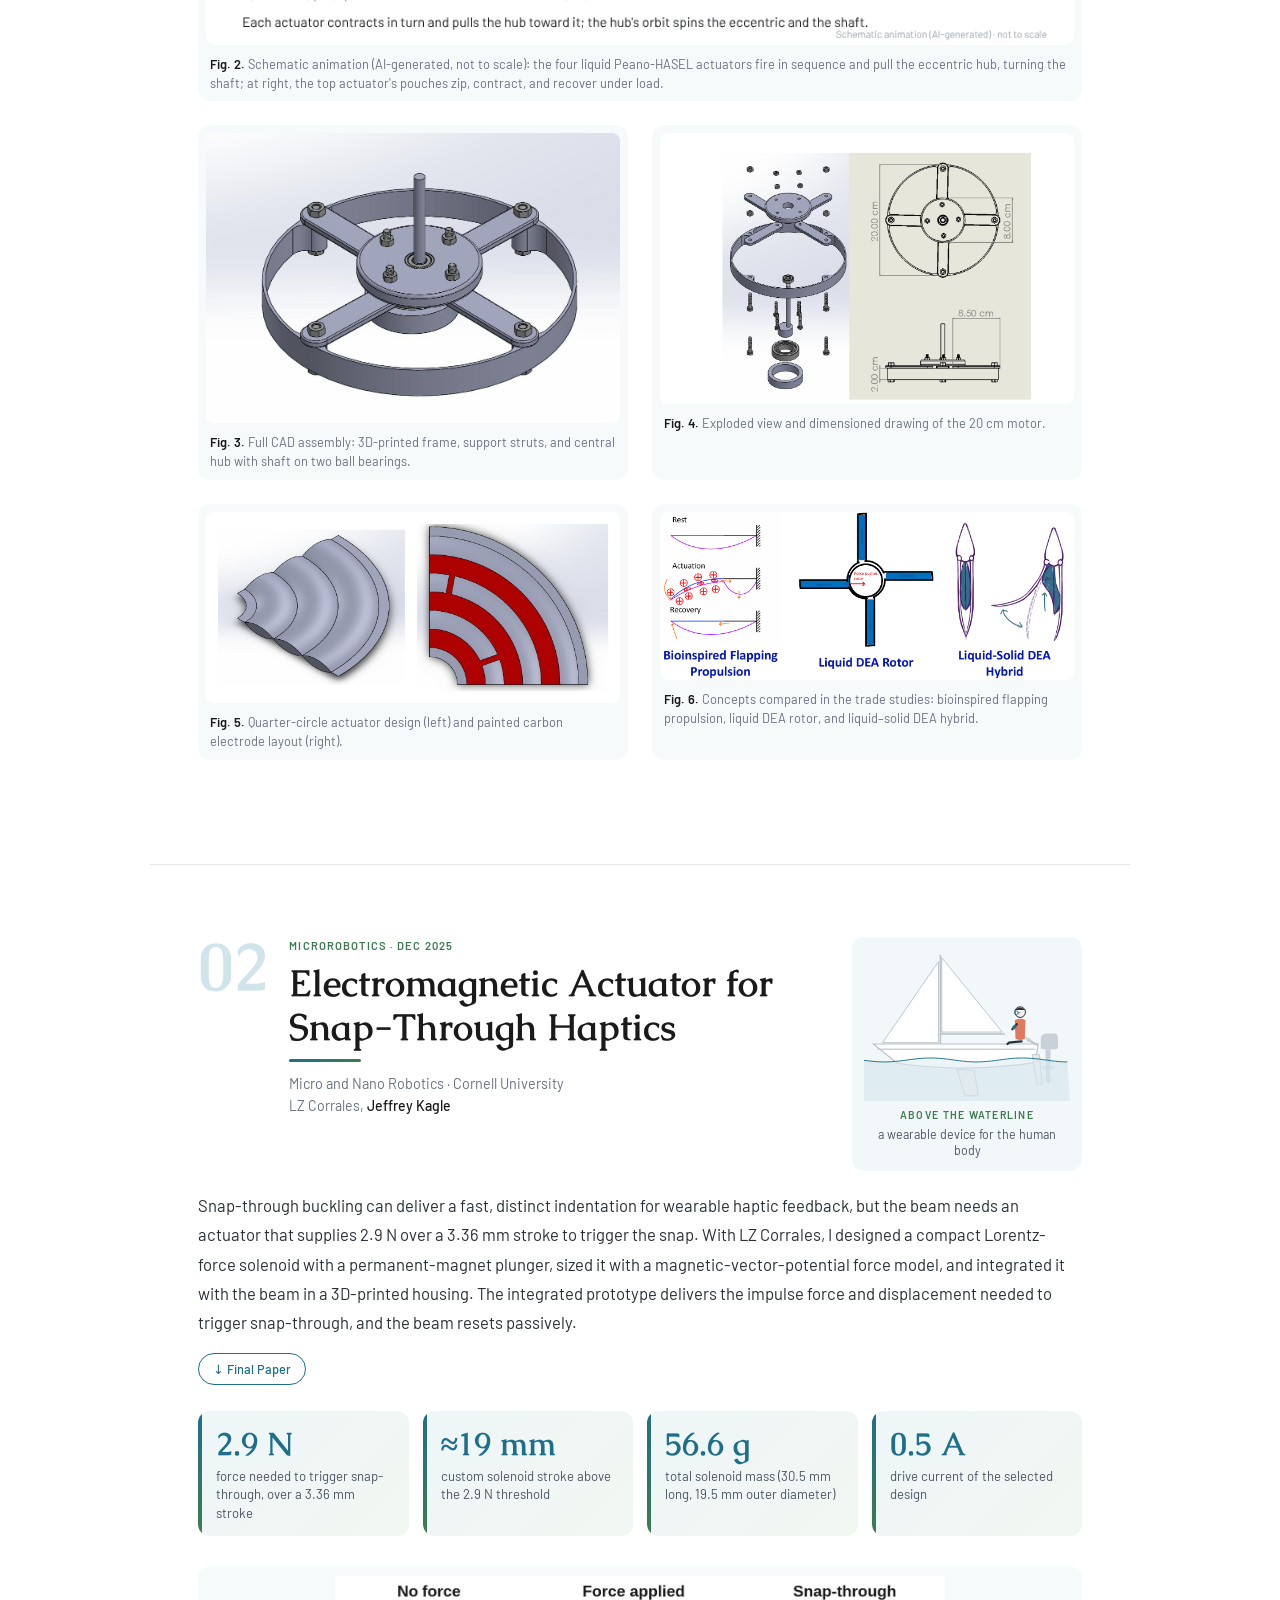
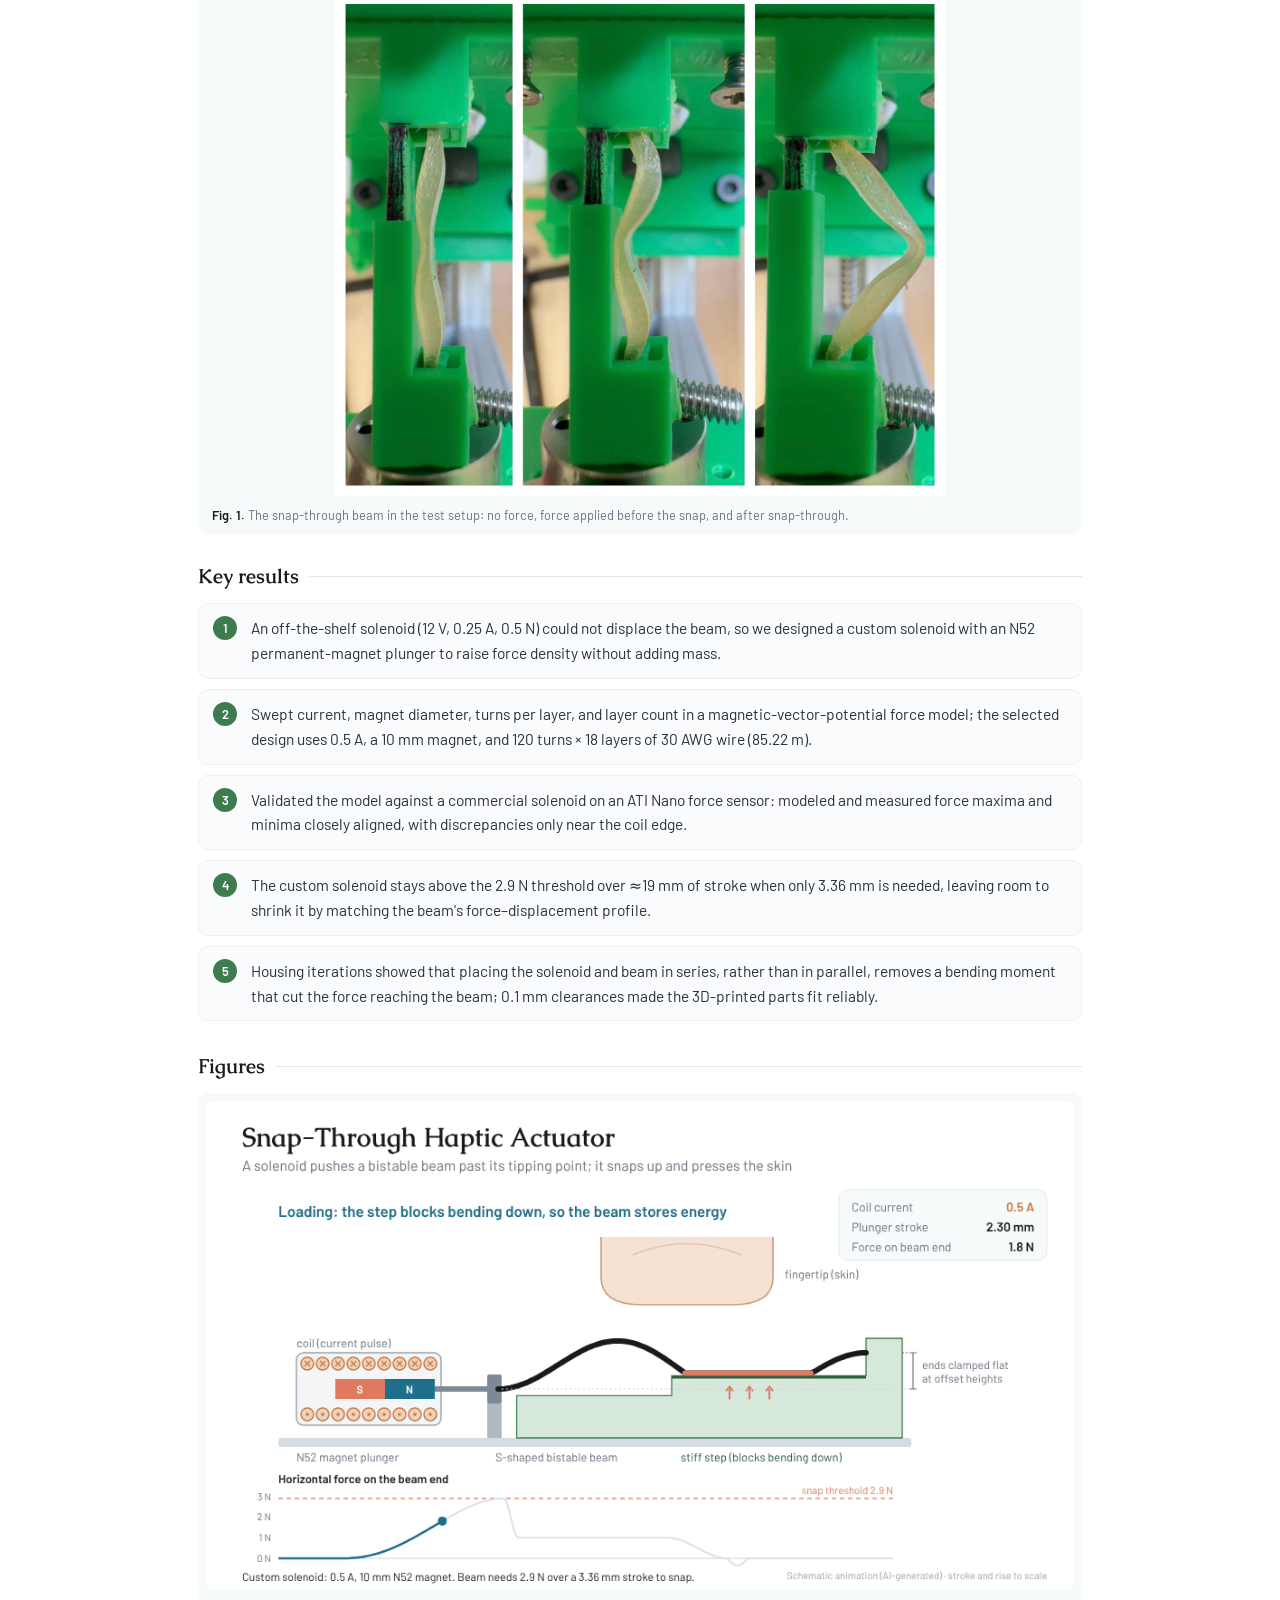
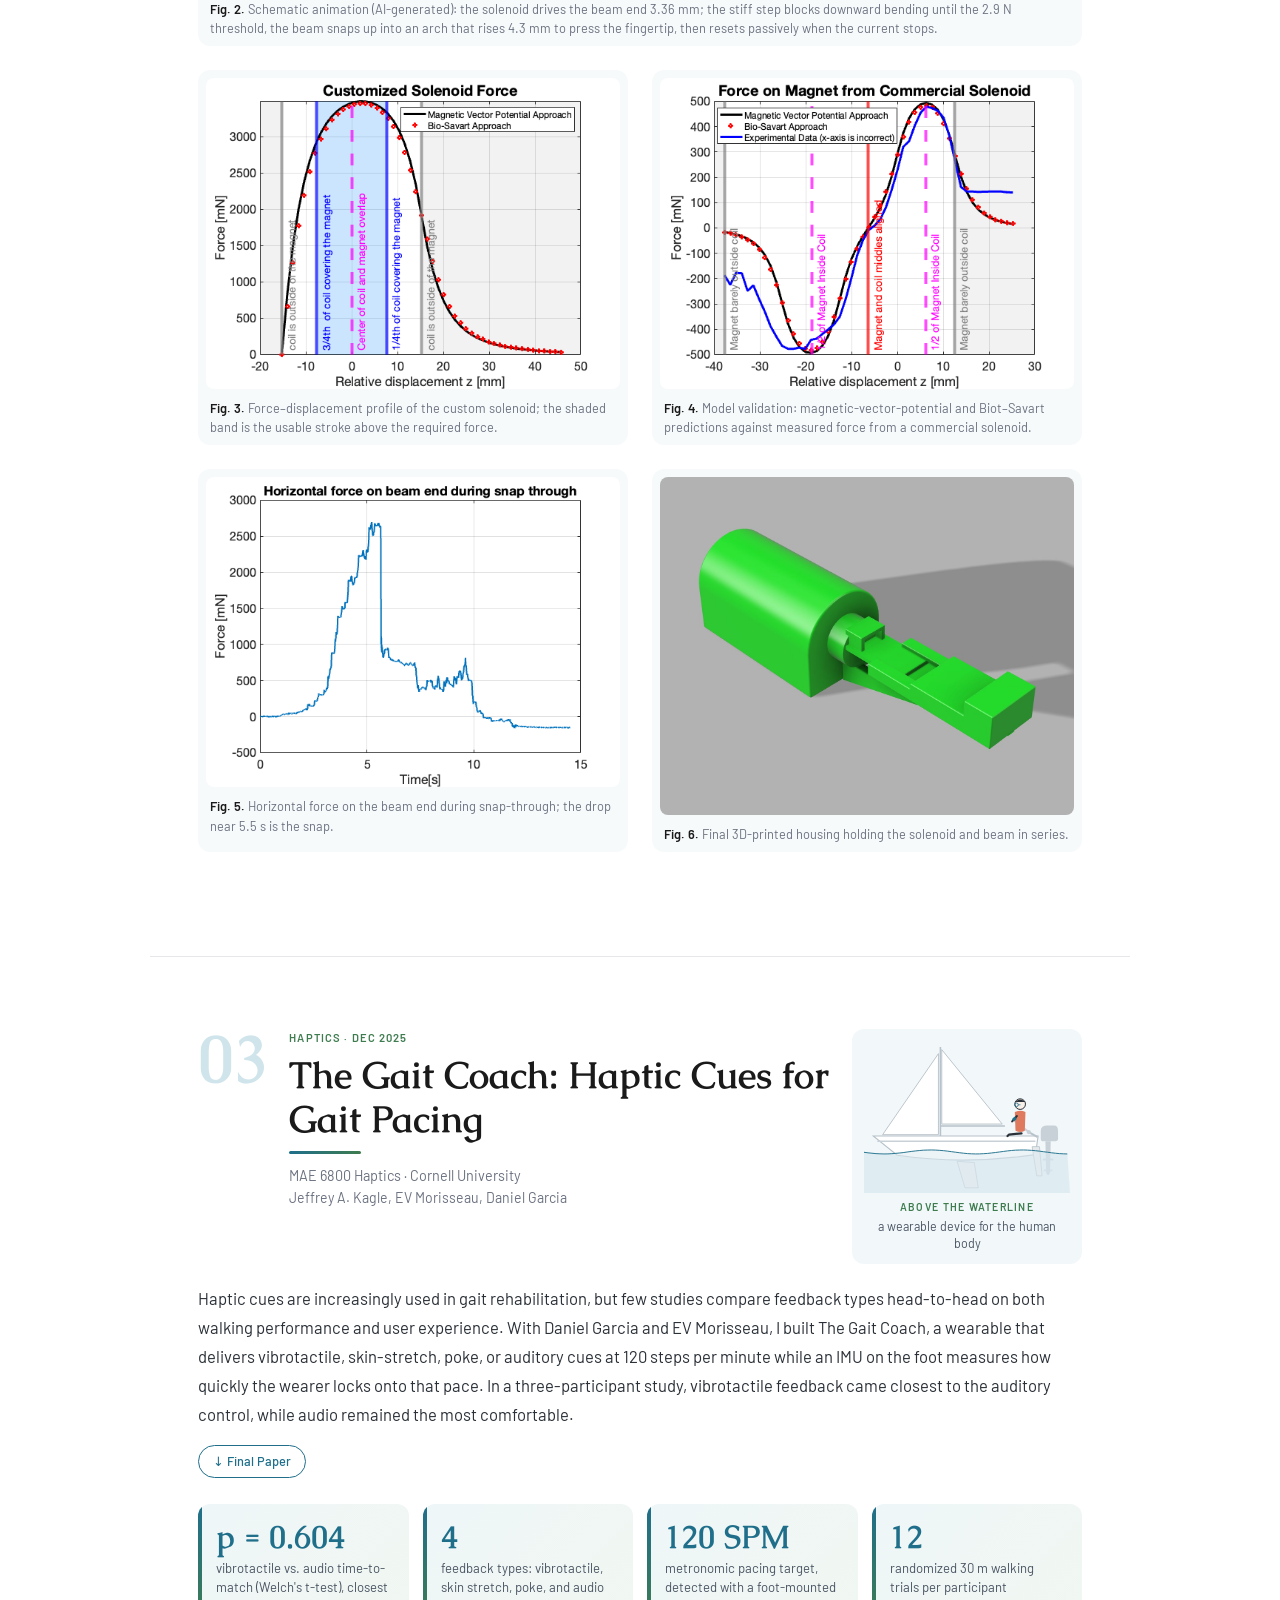
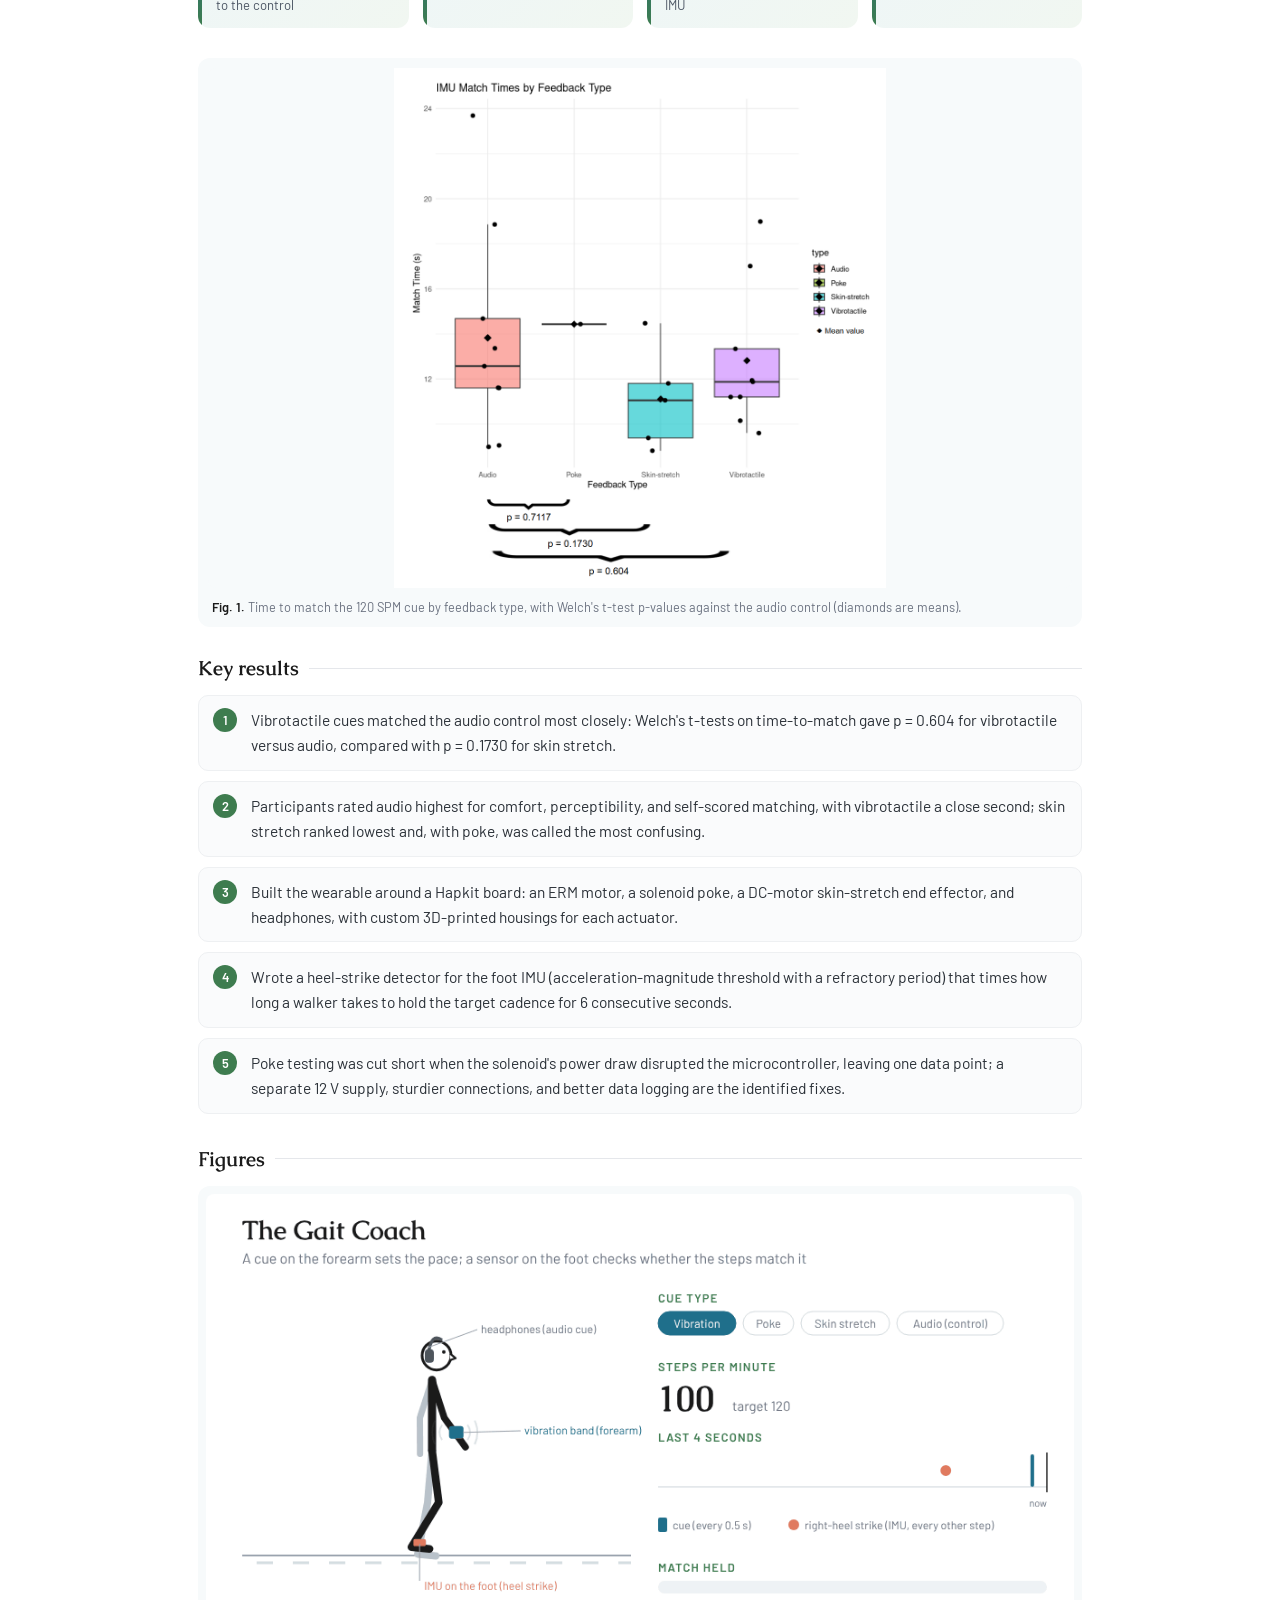
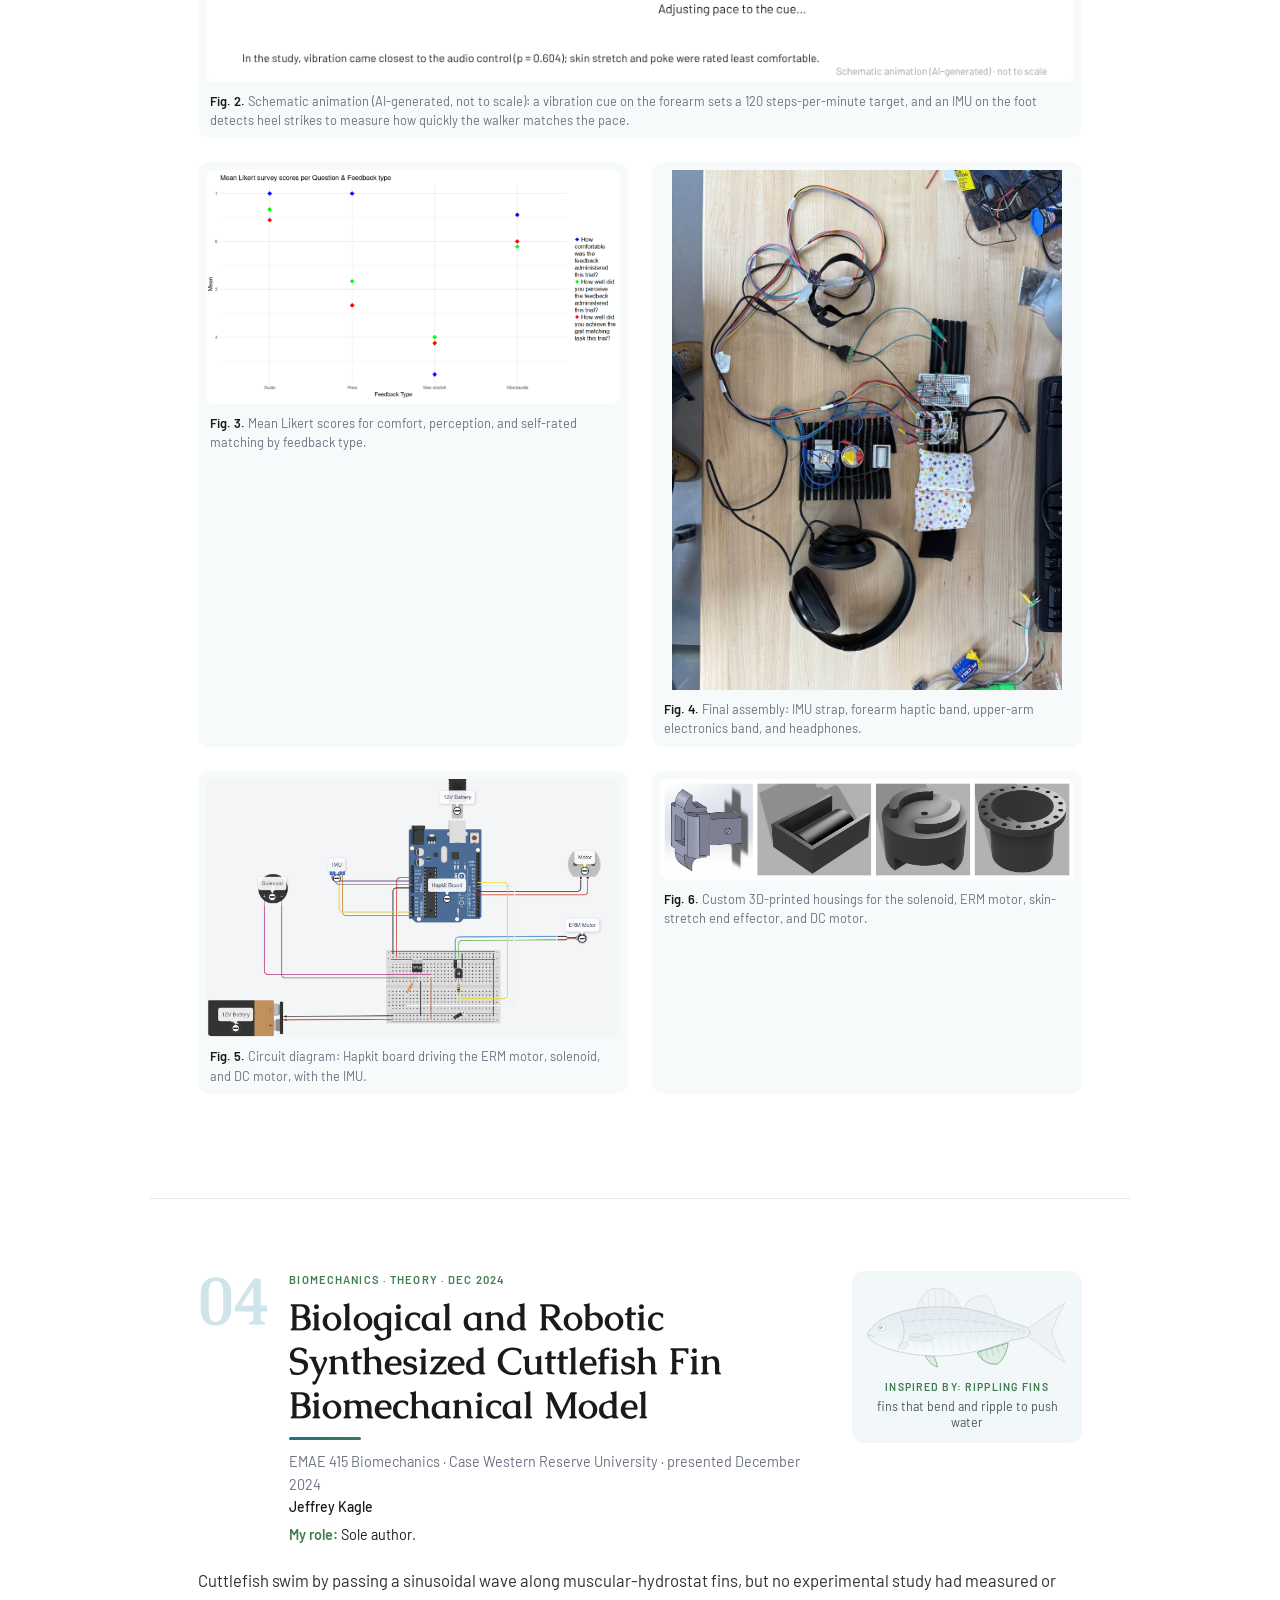
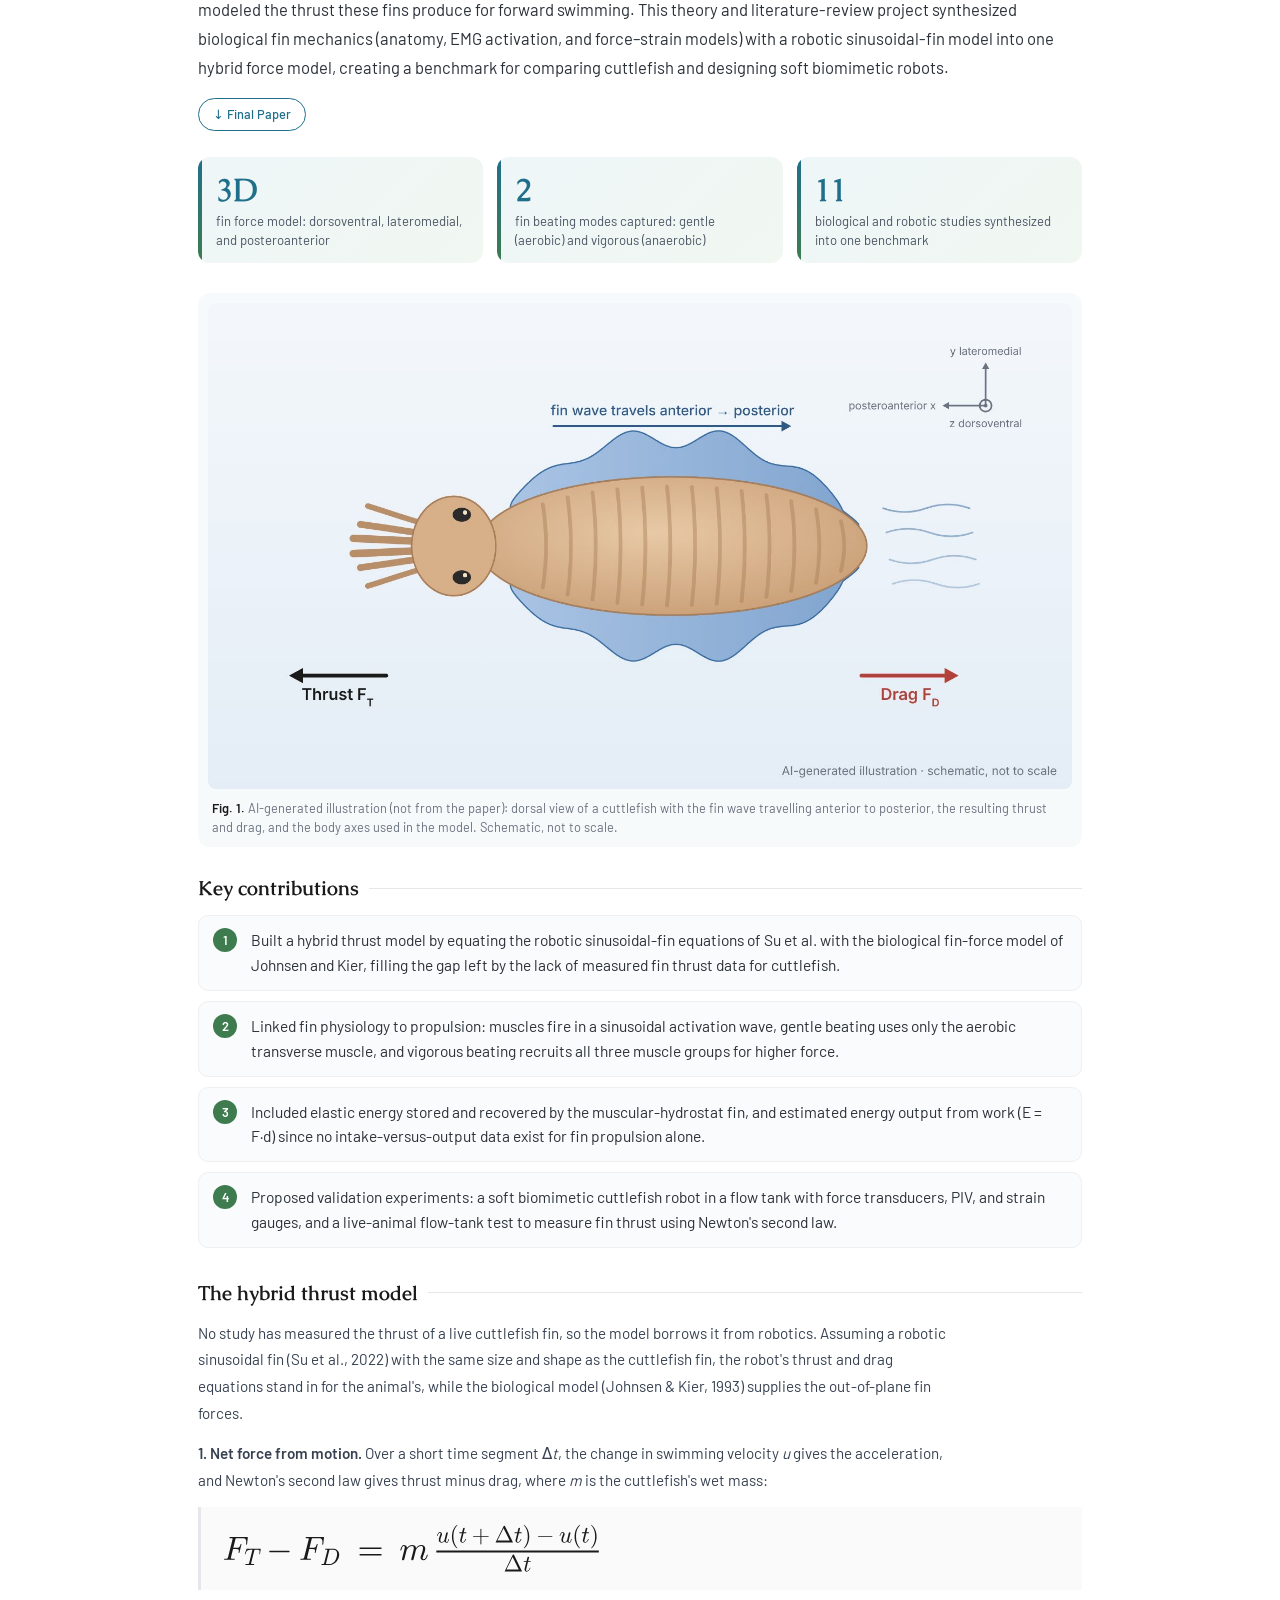
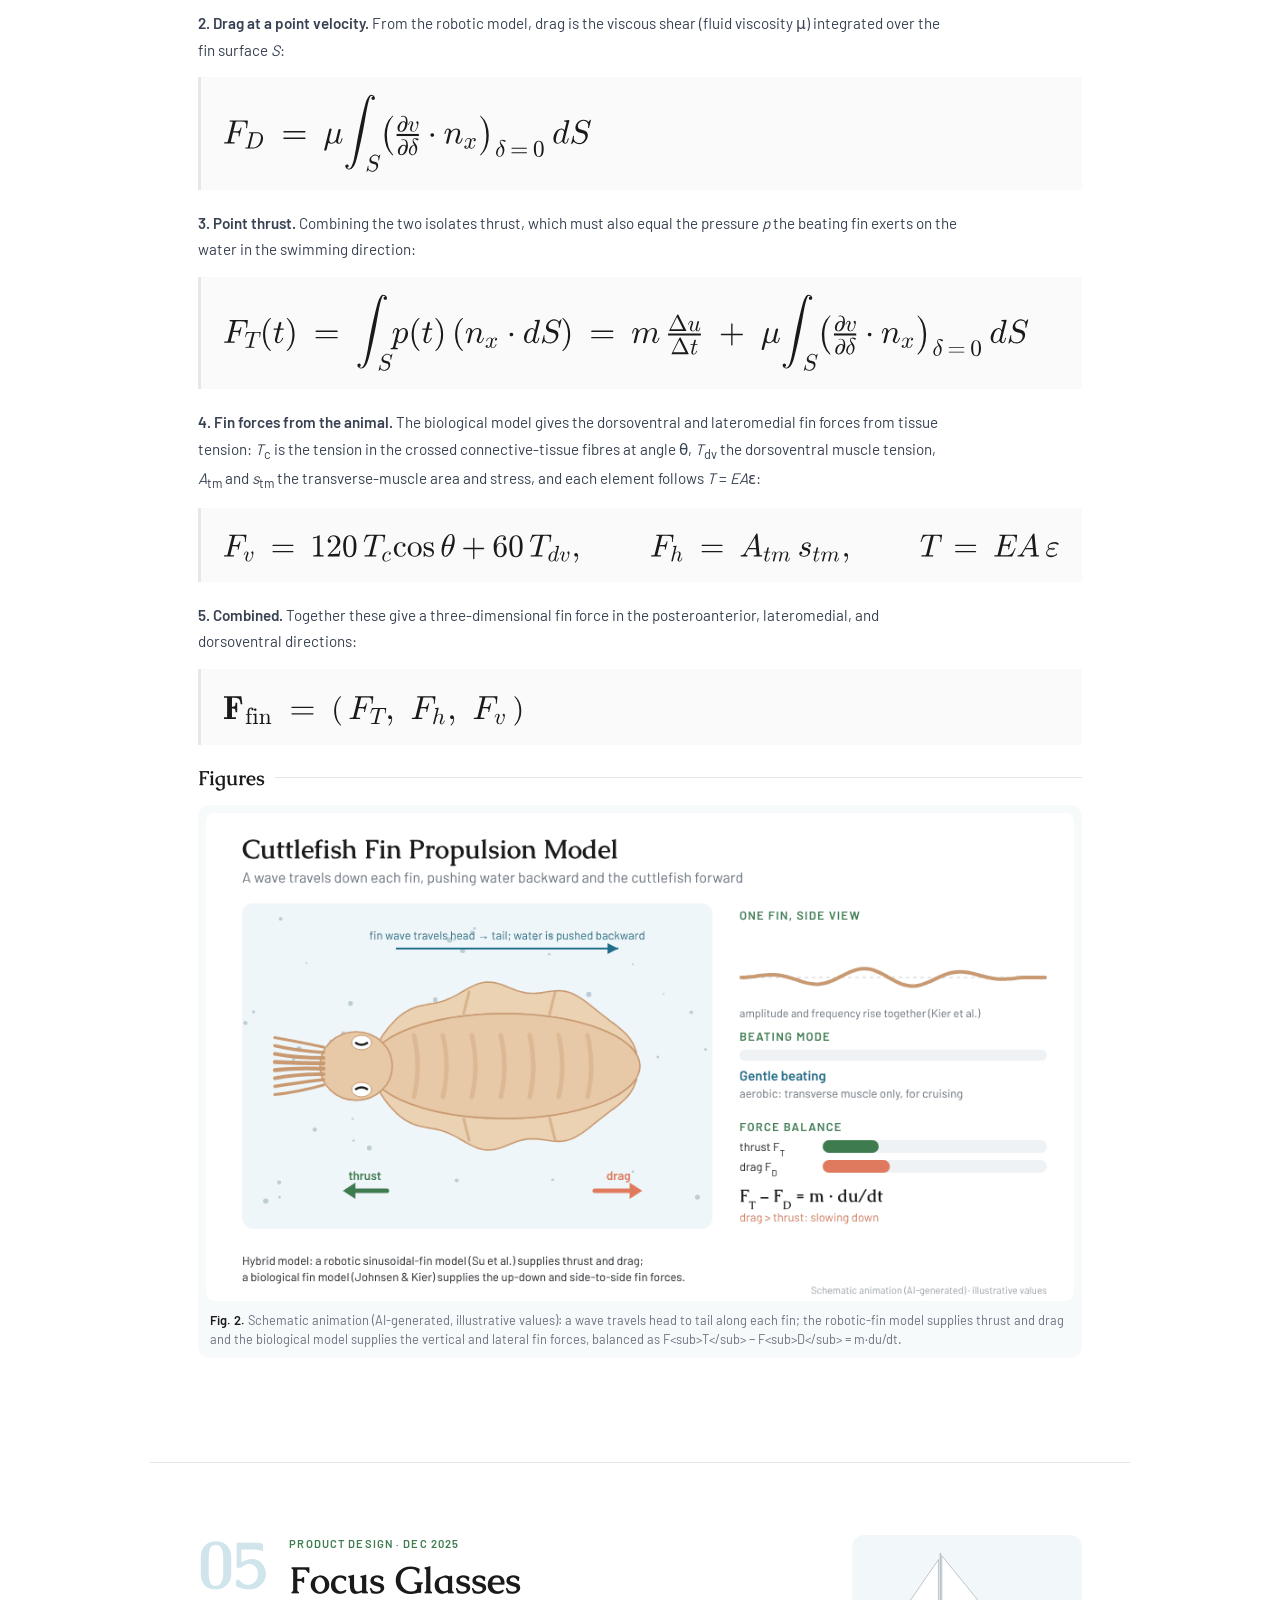
==== commit 99b53c4d: "Version the portfolio PDF link so the latest PDF is always served Co-Authored-By: Claude Opus 5.5 <n" ====
--- a/portfolio.html
+++ b/portfolio.html
@@ -44,7 +44,7 @@
       <a href="https://www.linkedin.com/in/jeffrey-kagle-548aba225/">linkedin.com/in/jeffrey-kagle-548aba225</a>
     </p>
     <div class="section-actions no-print">
-      <a href="assets/portfolio.pdf" class="btn btn-solid" target="_blank" rel="noopener">↓ Download PDF</a>
+      <a href="assets/portfolio.pdf?v=2f6d9d8ff8" class="btn btn-solid" target="_blank" rel="noopener">↓ Download PDF</a>
       <a href="index.html#projects" class="btn">← Back to projects</a>
     </div>
 <!-- BUILD:updated -->
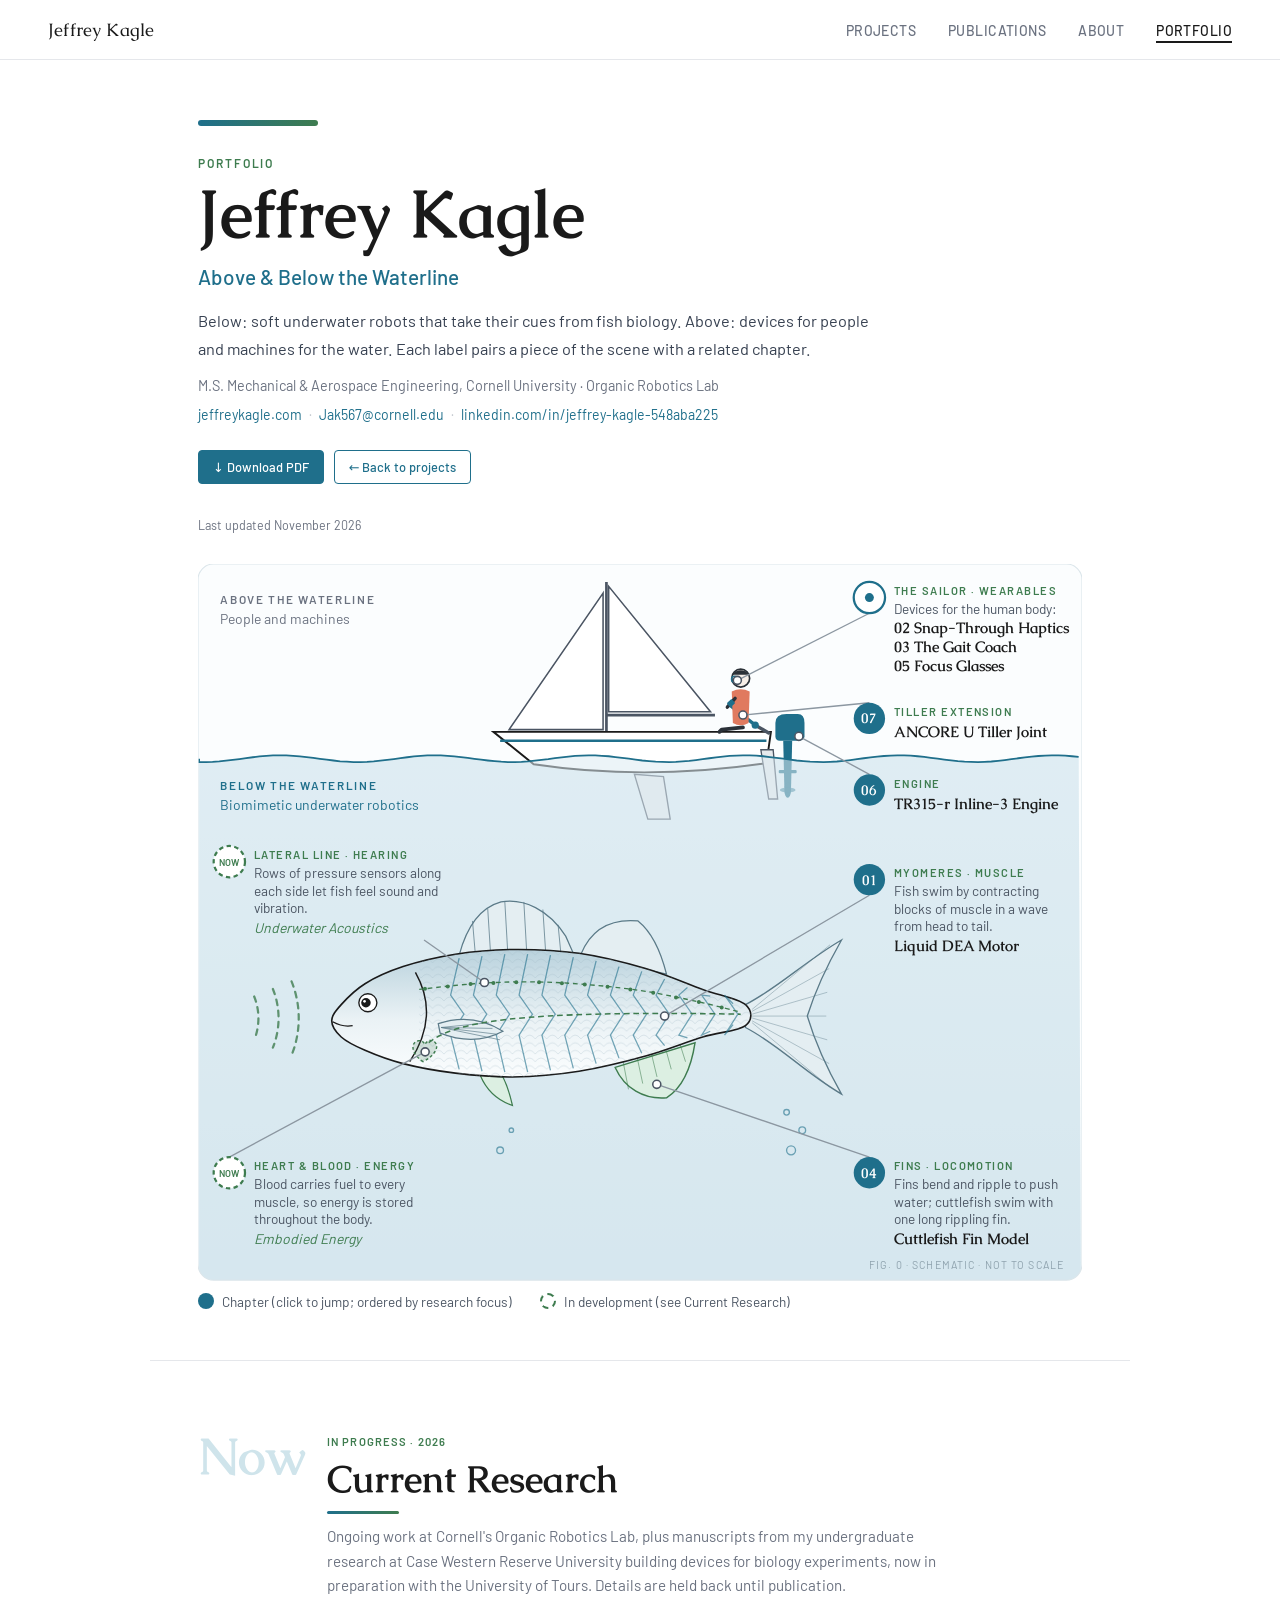
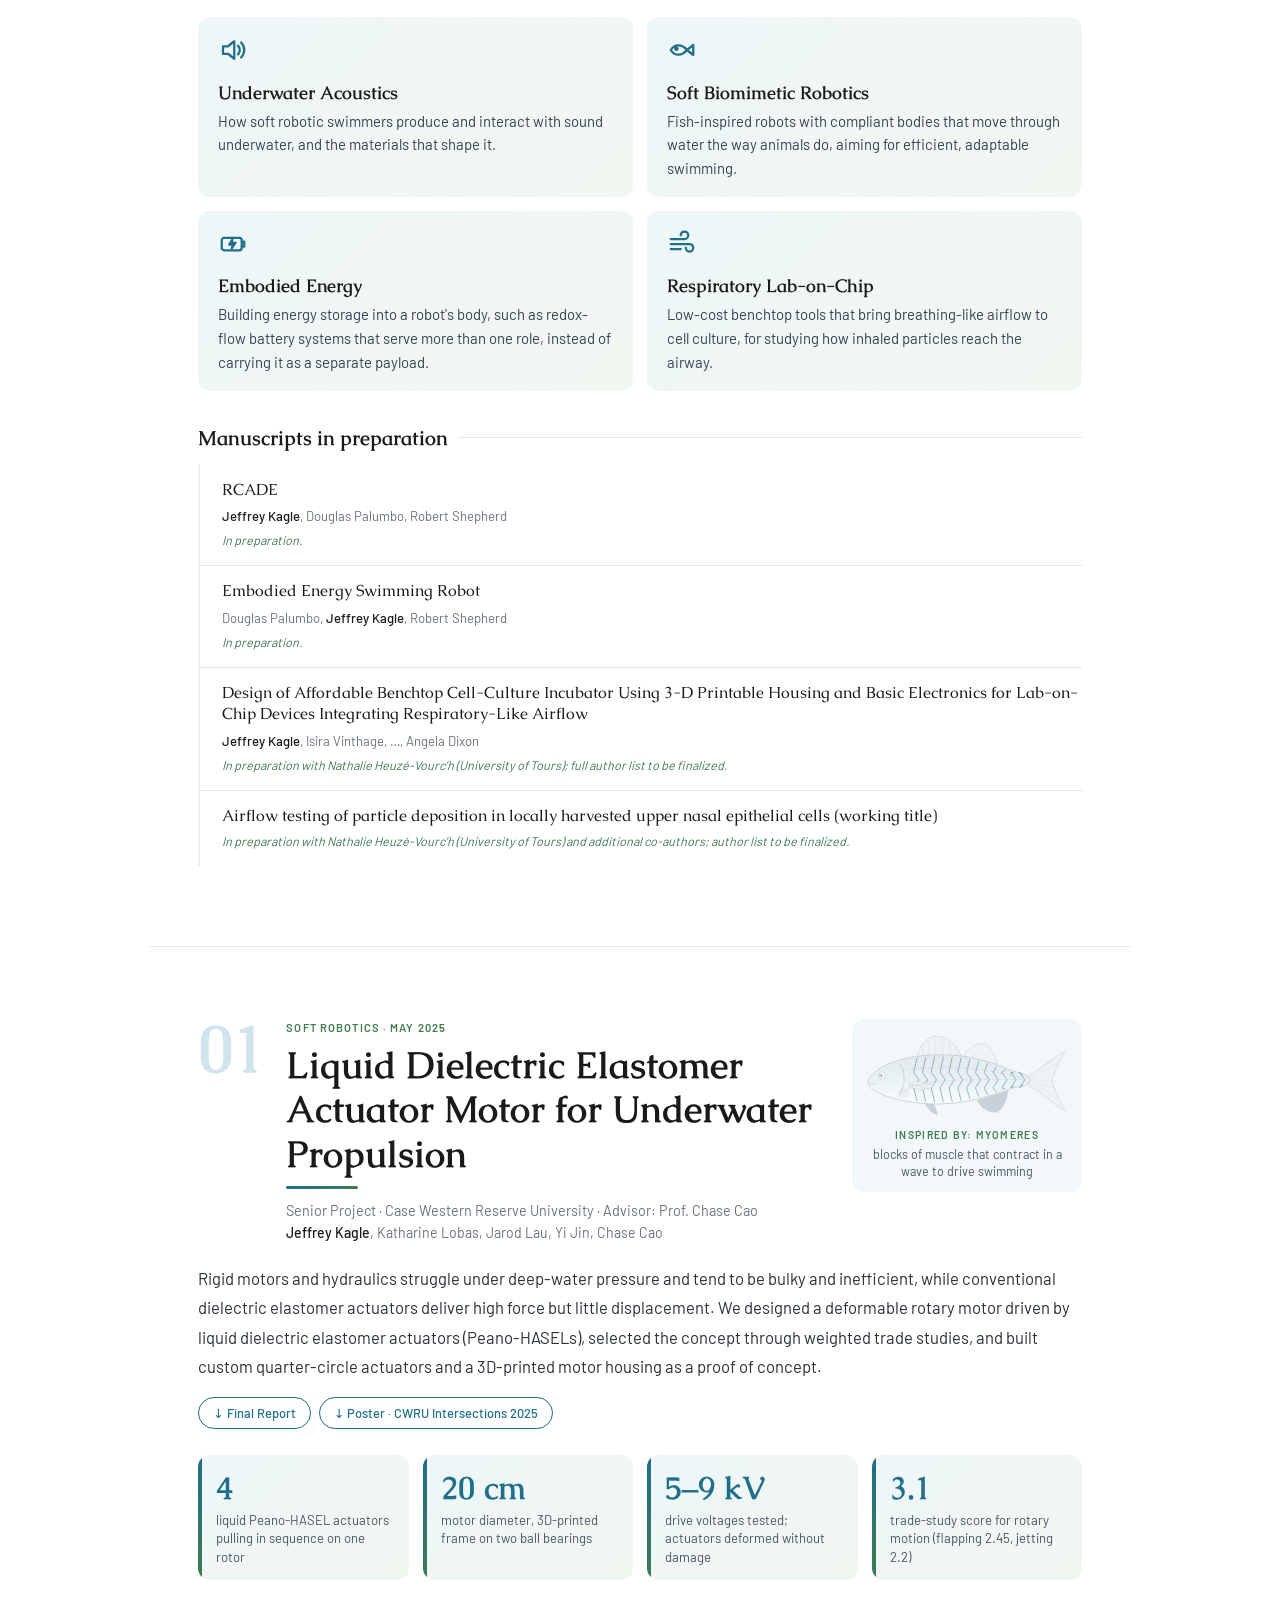
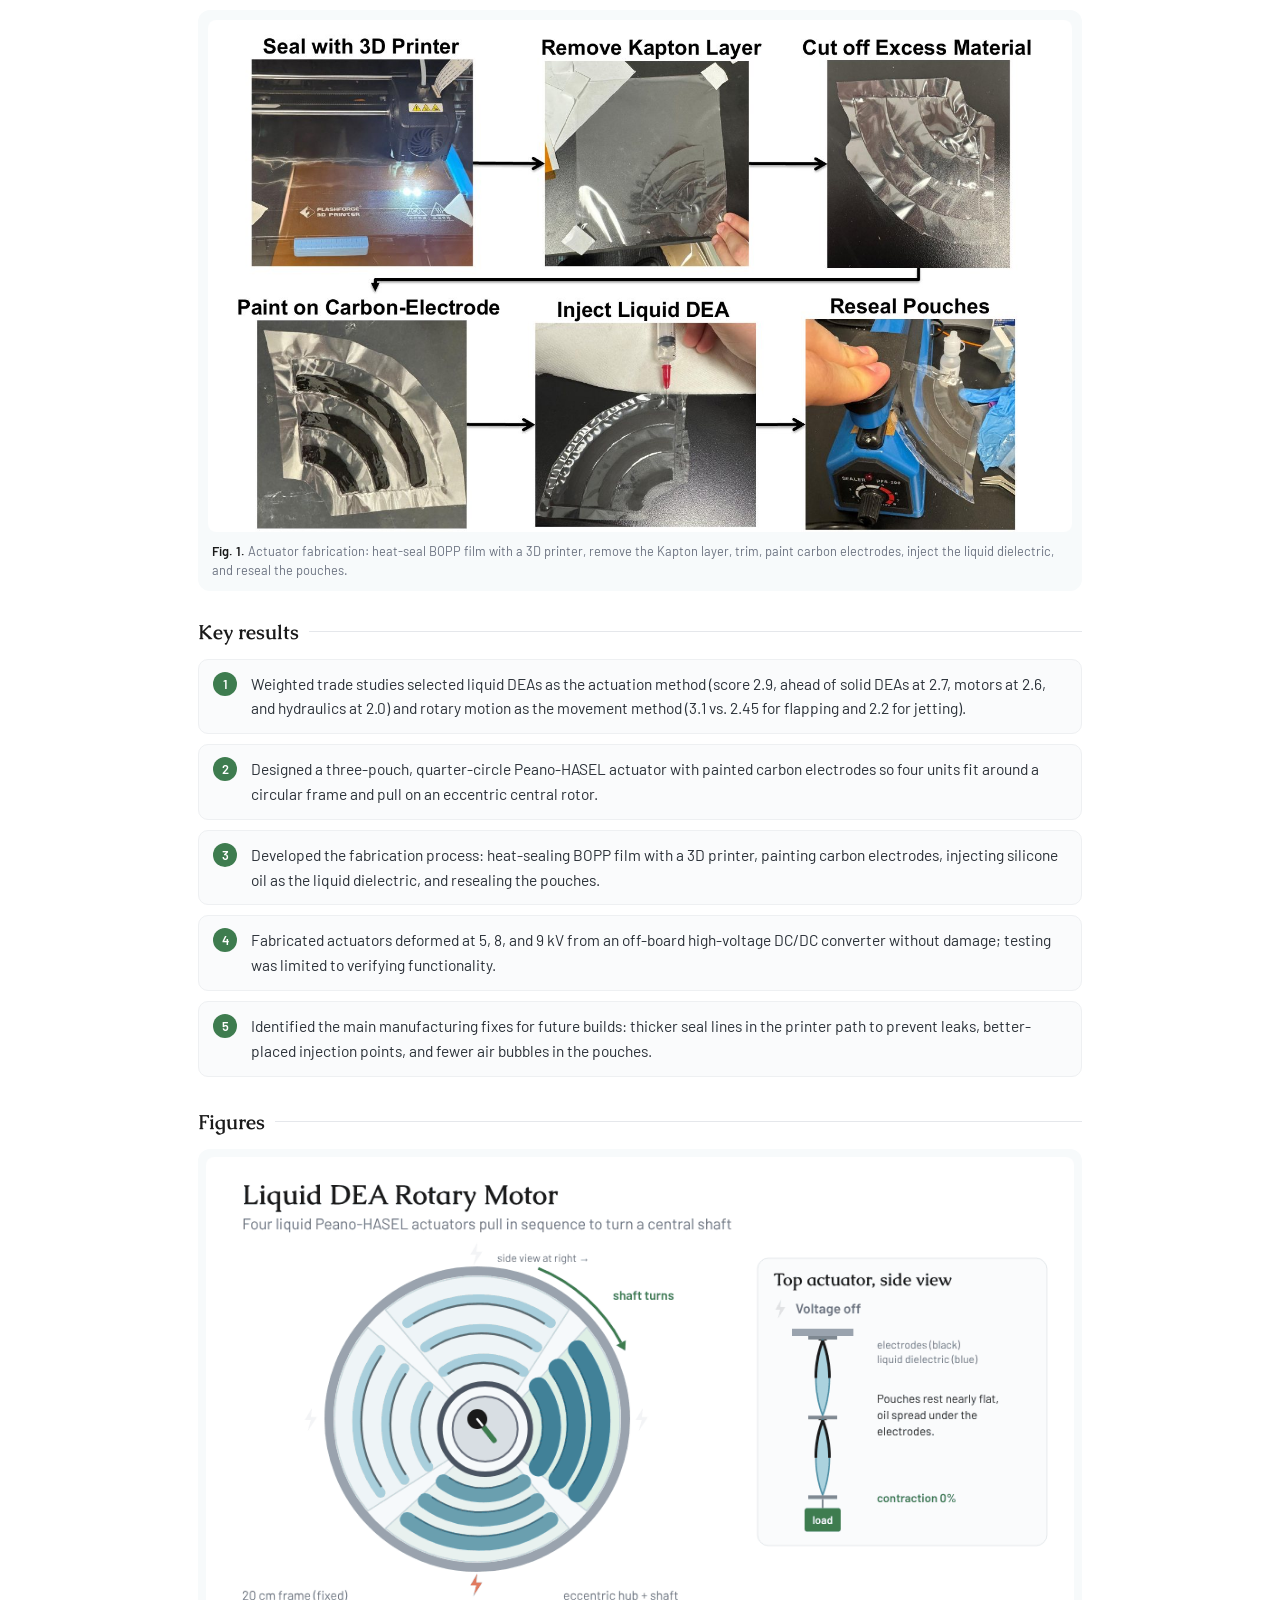
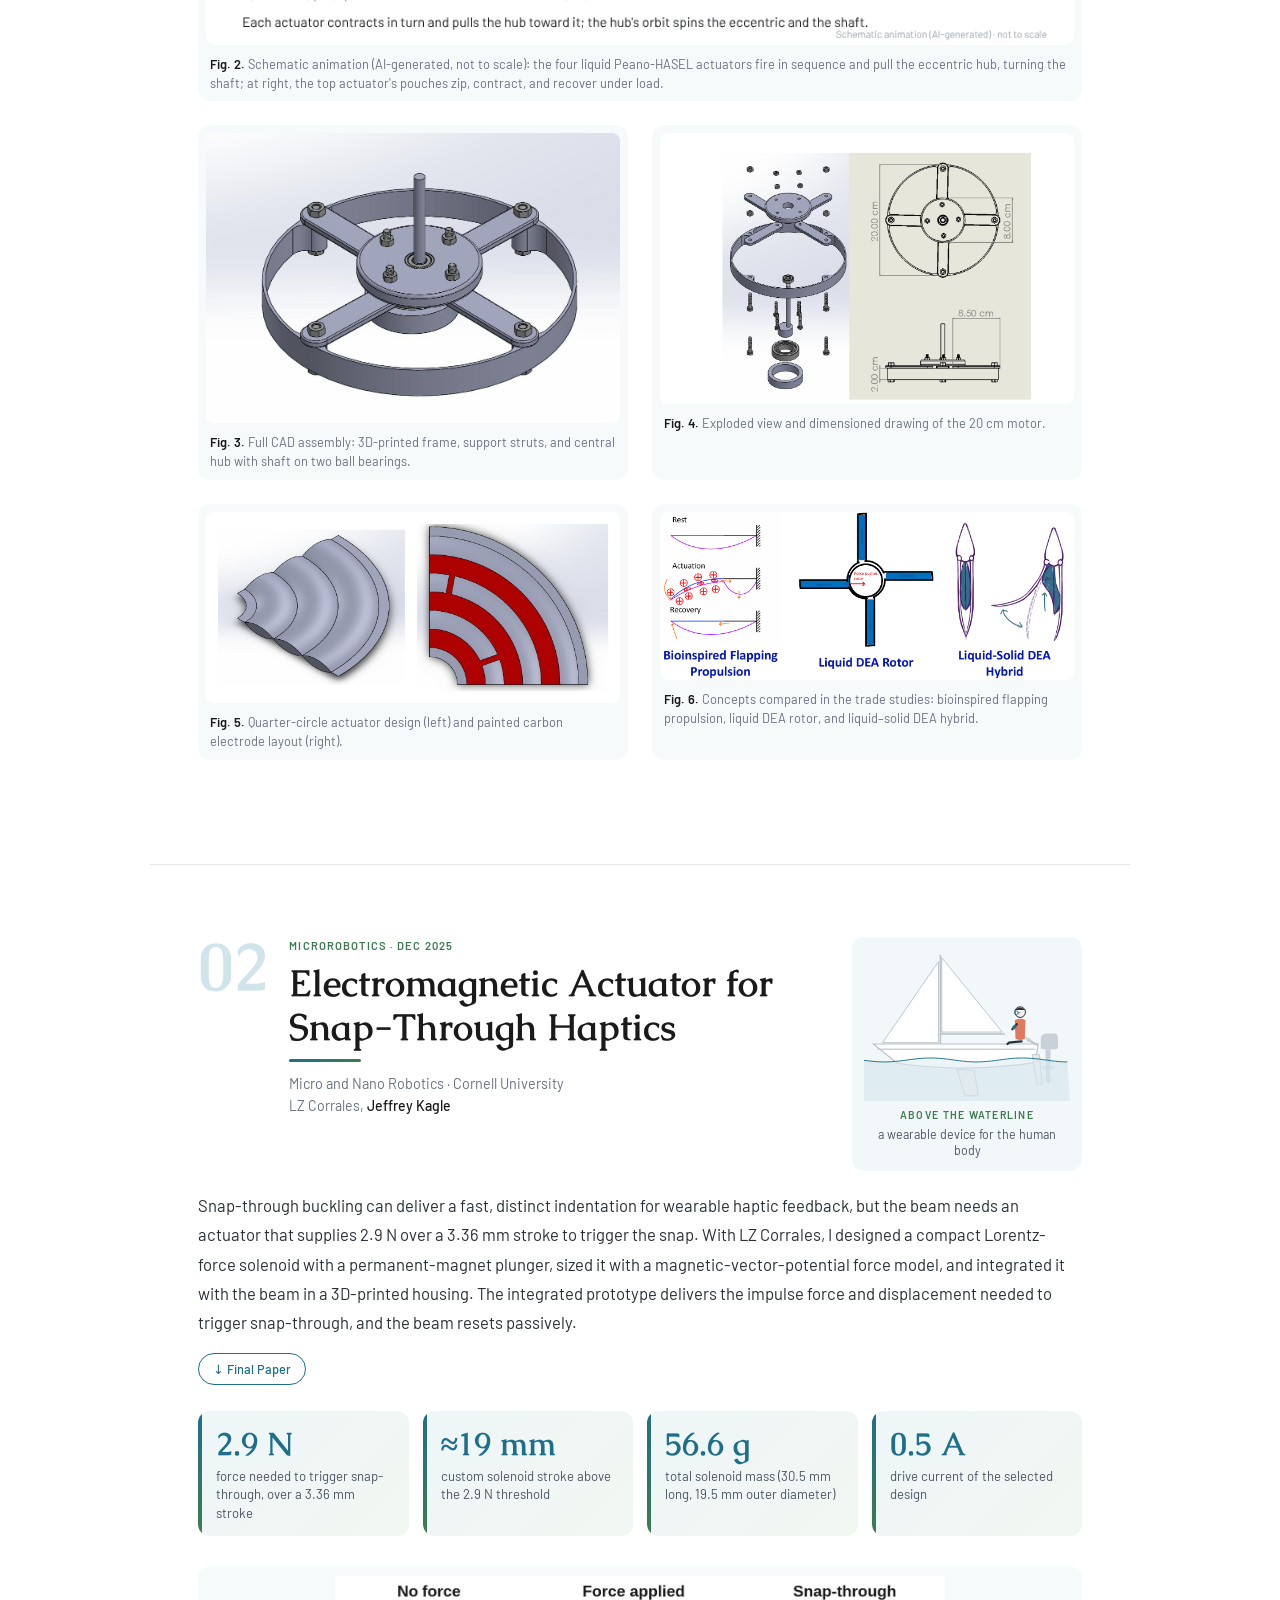
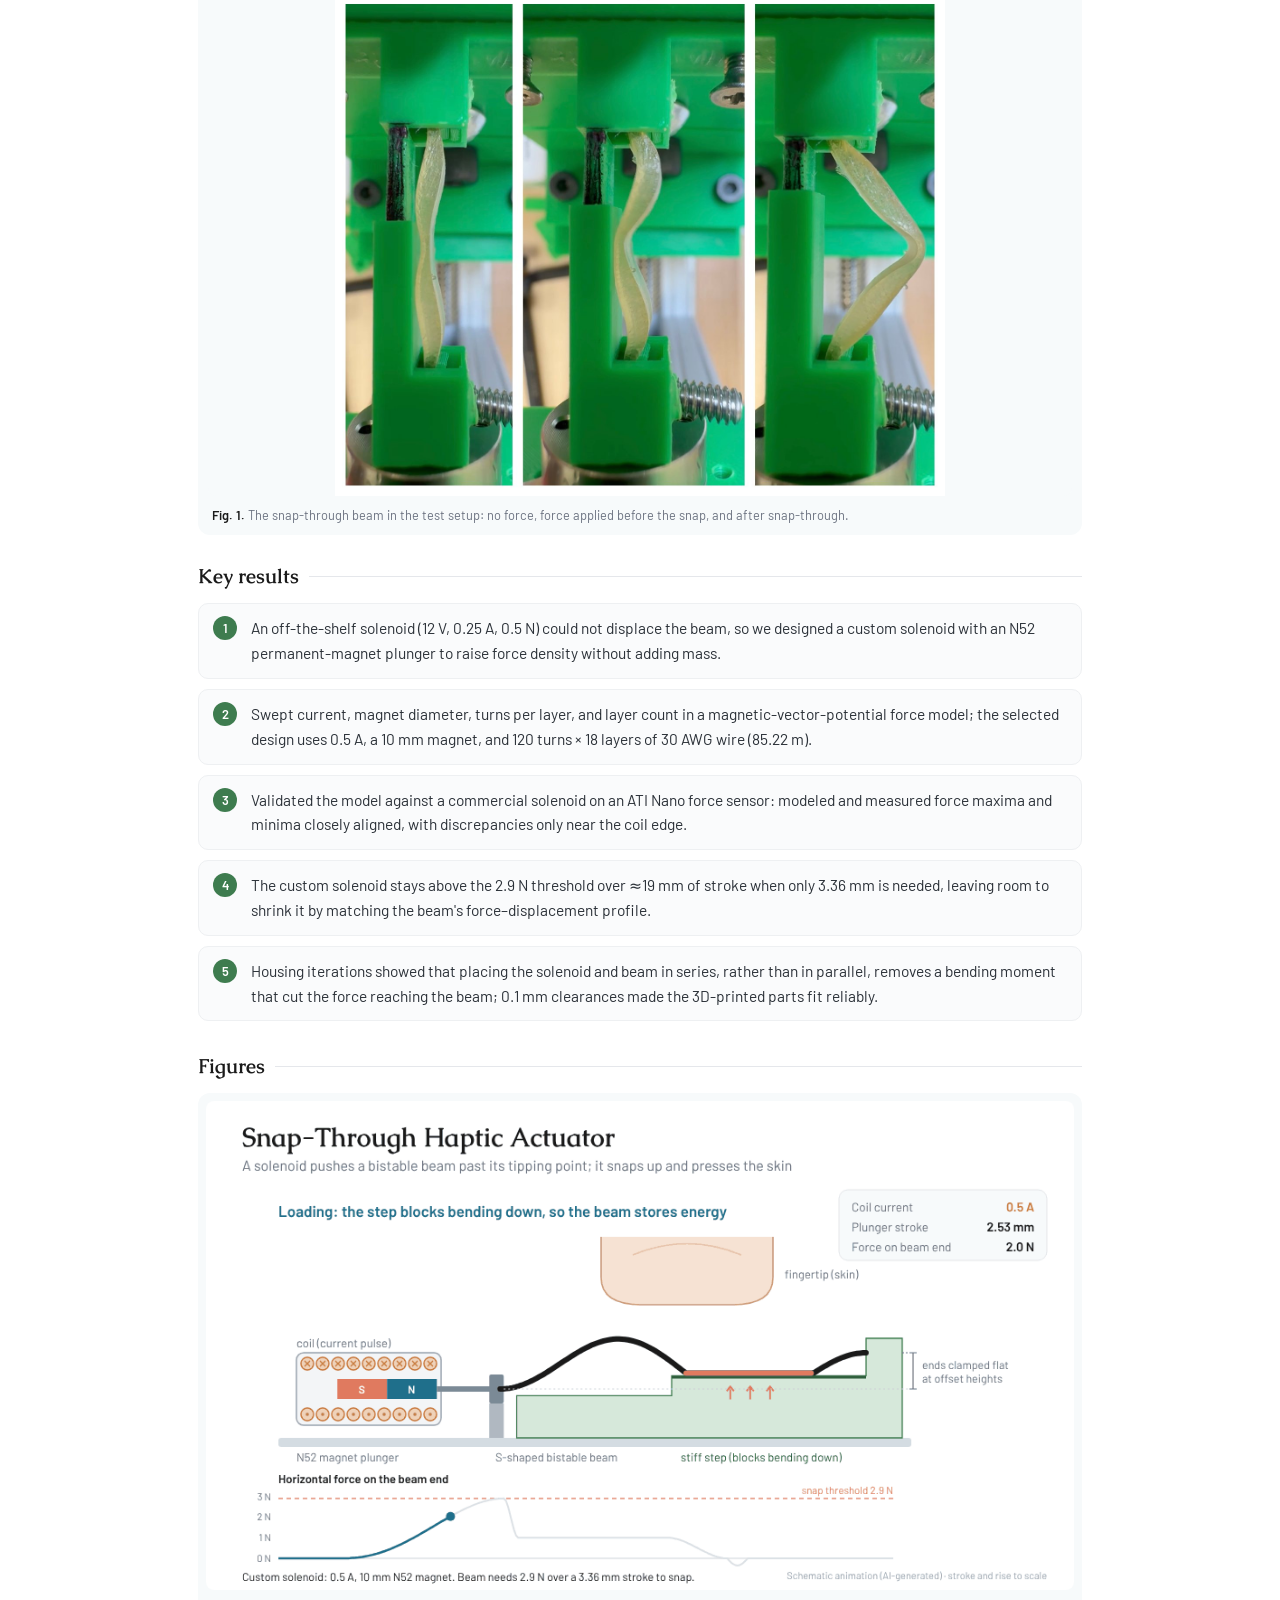
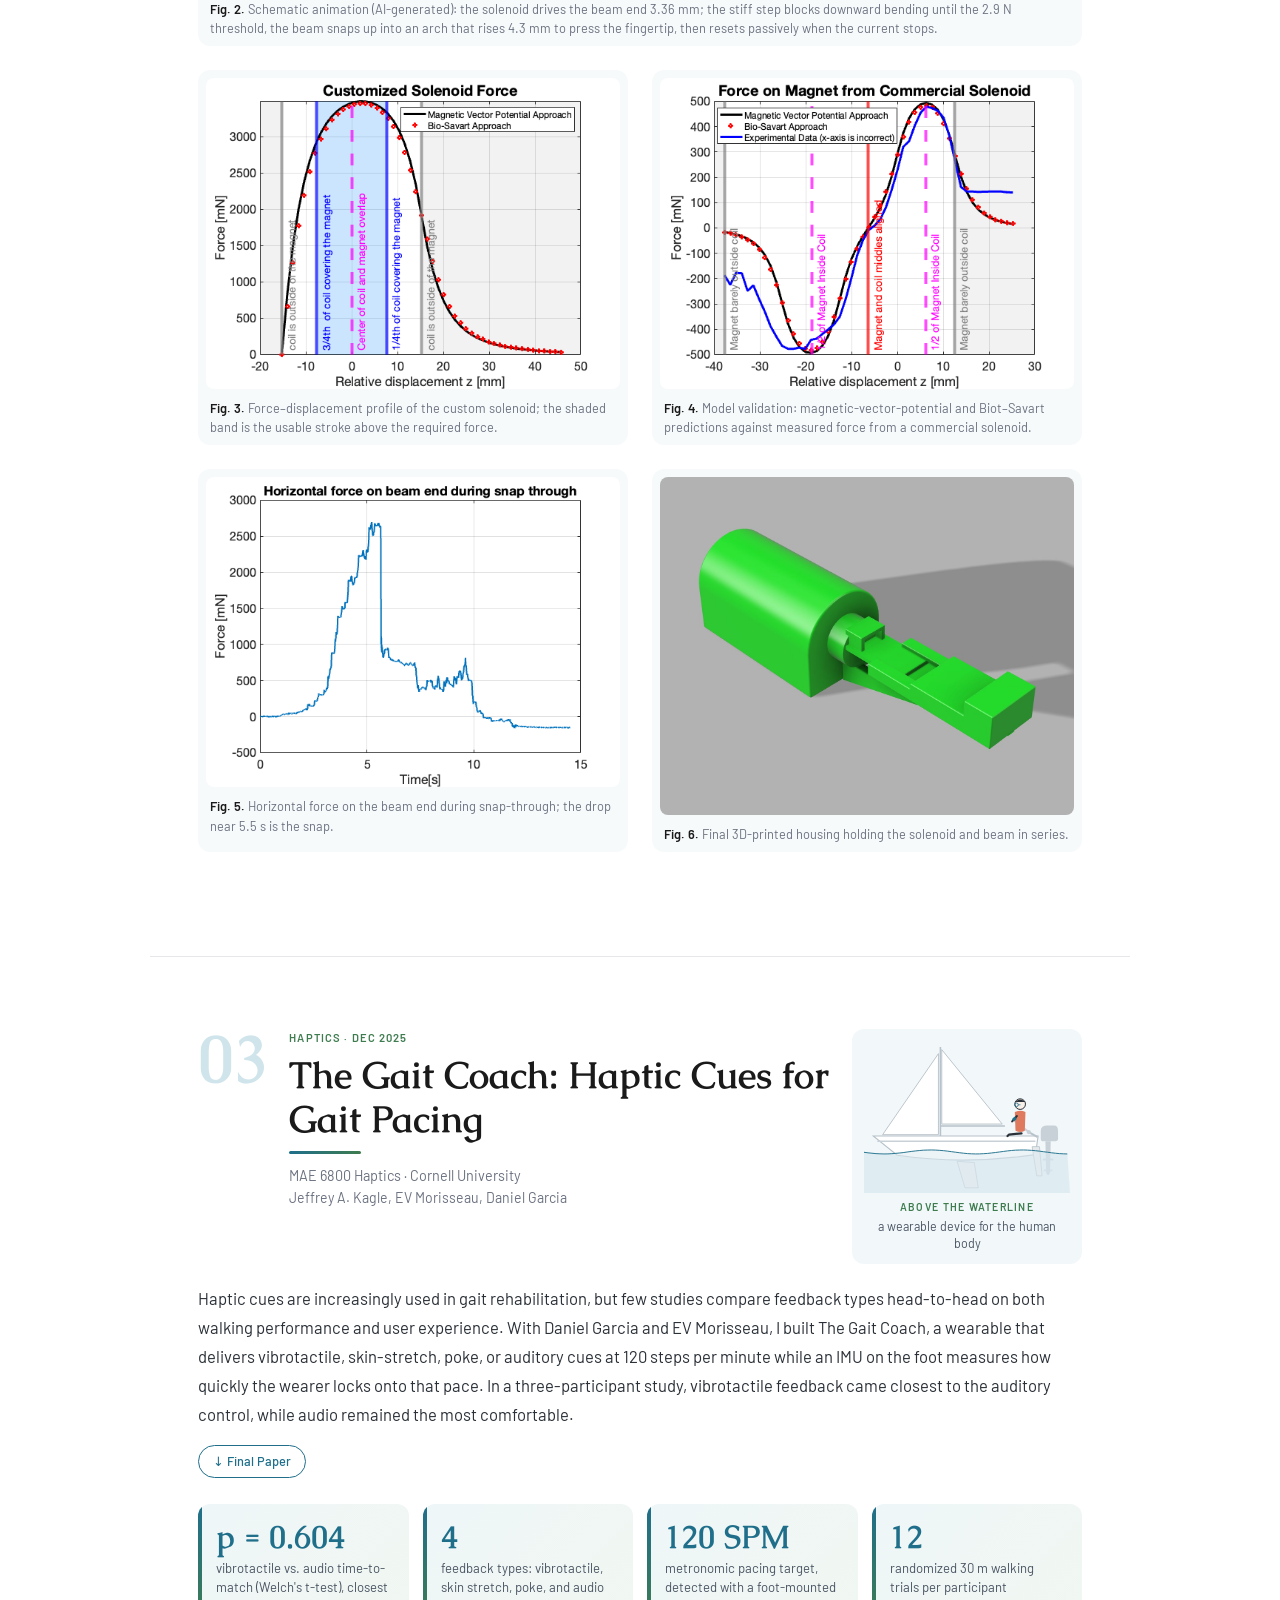
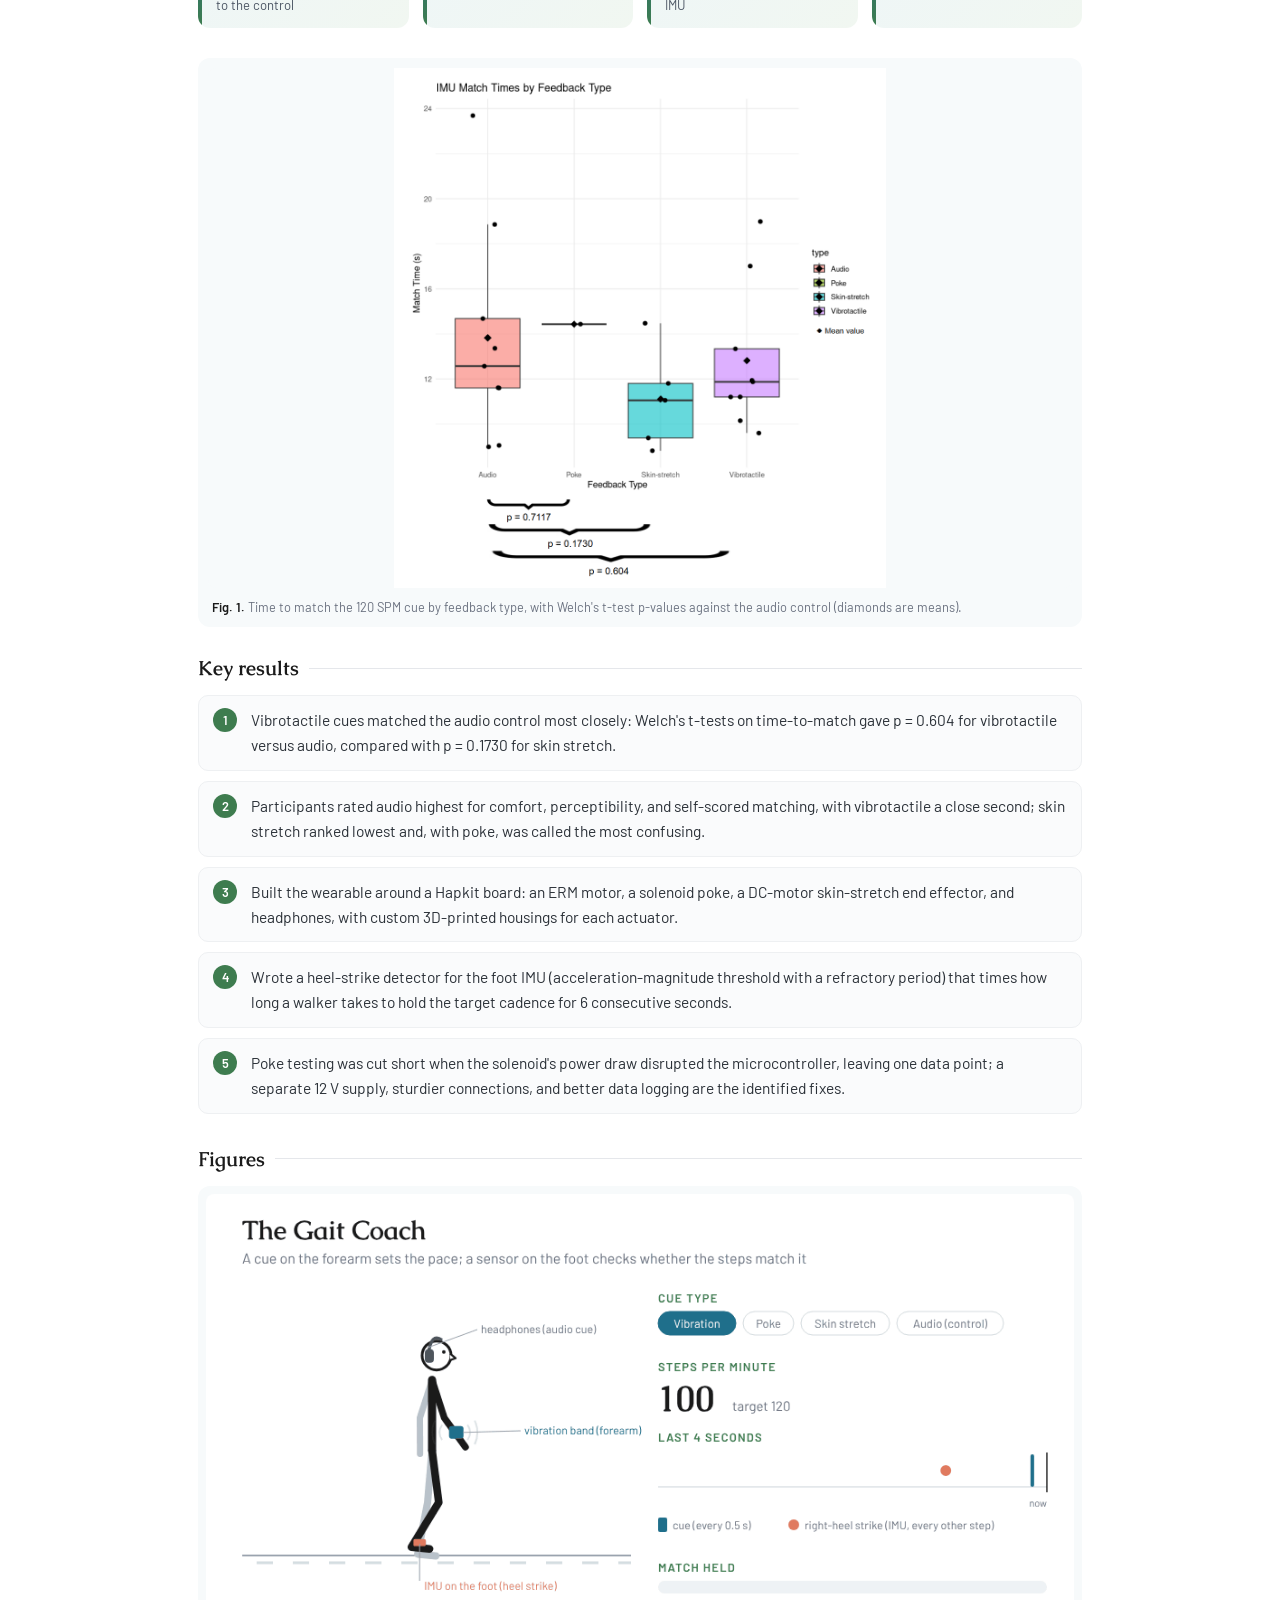
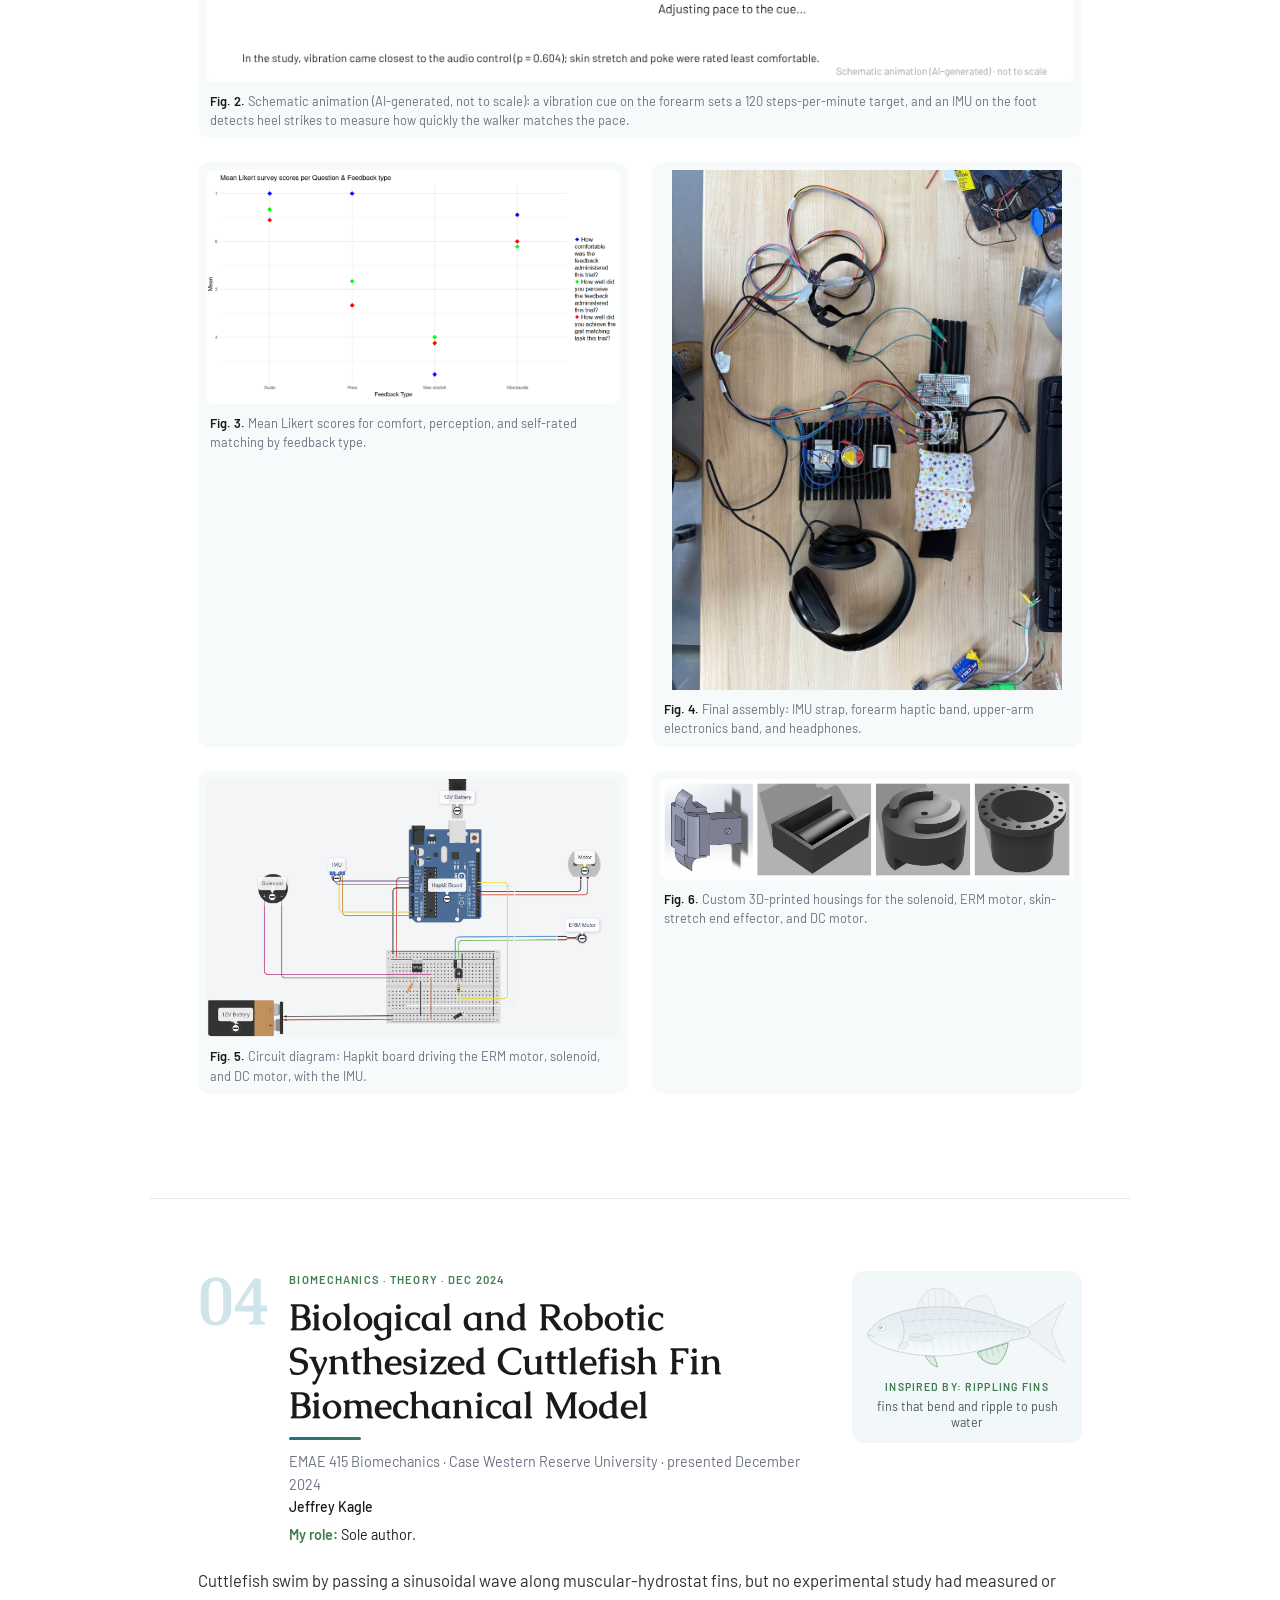
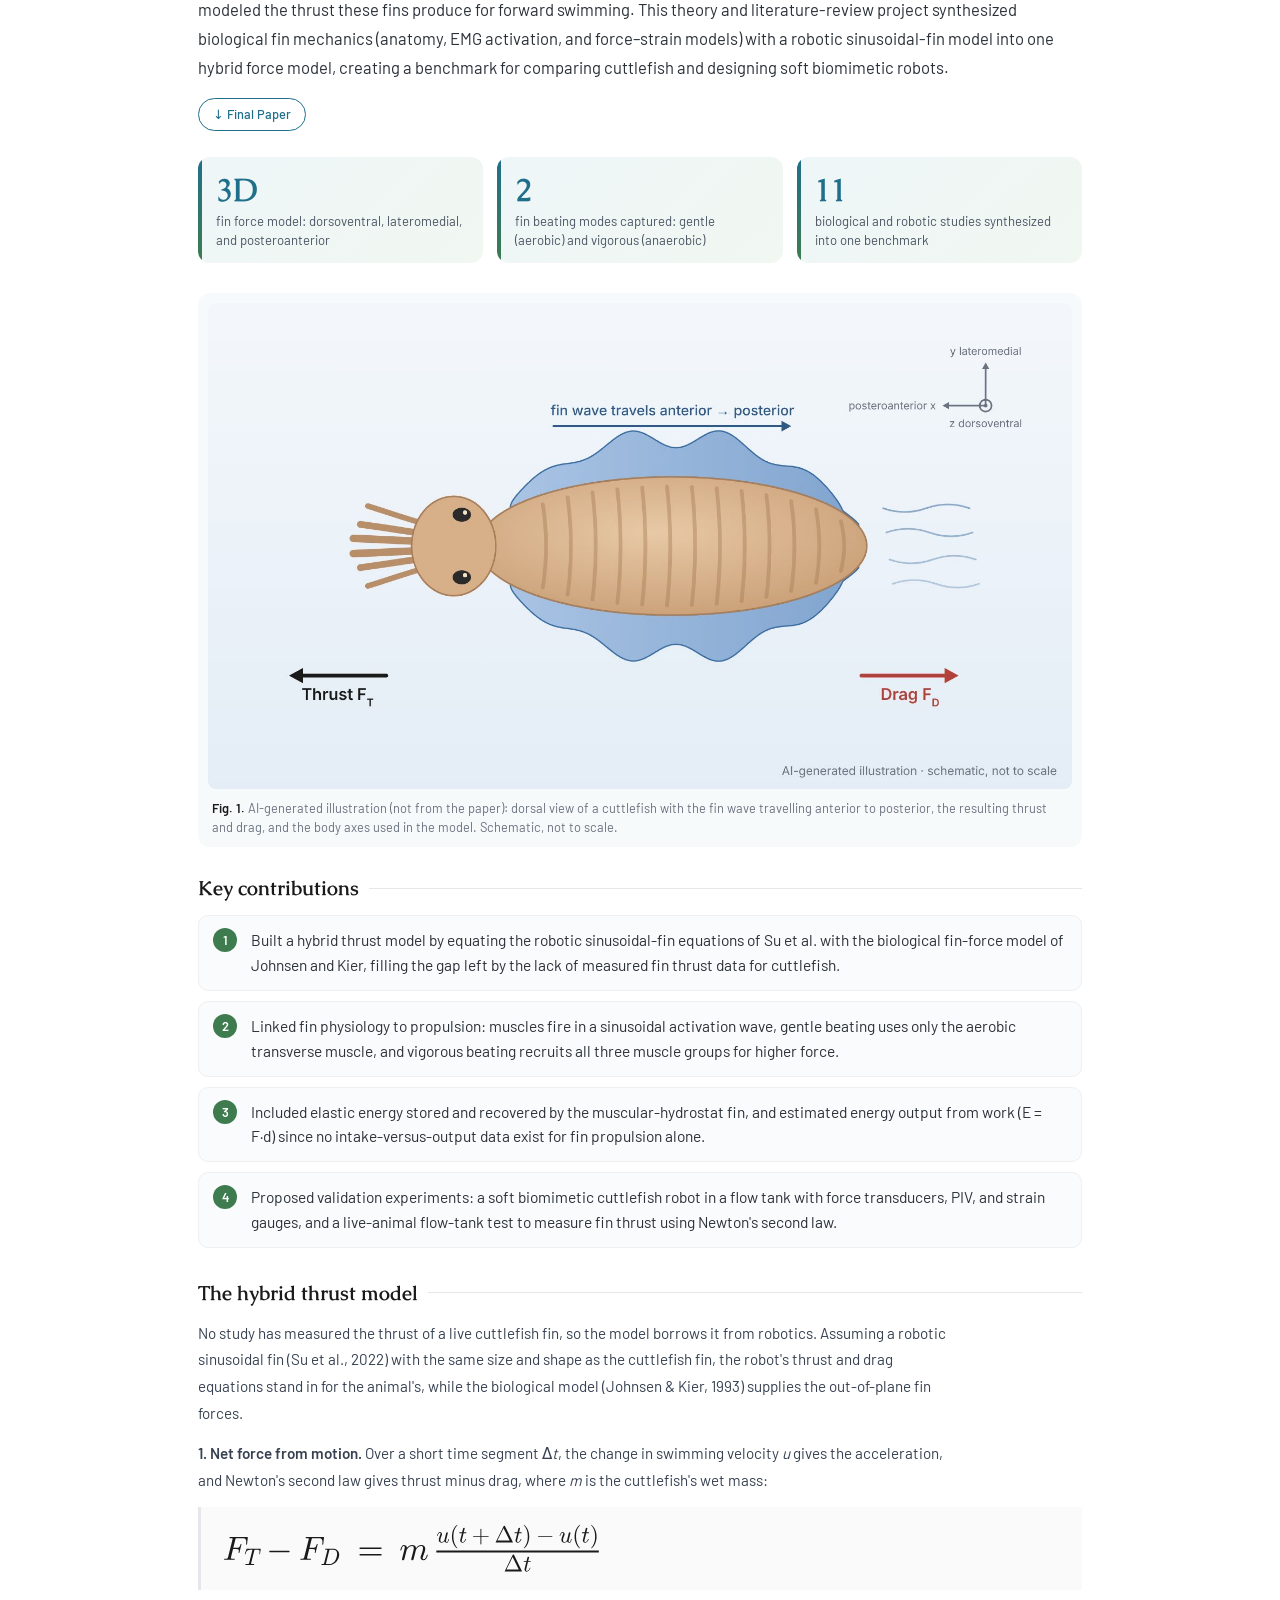
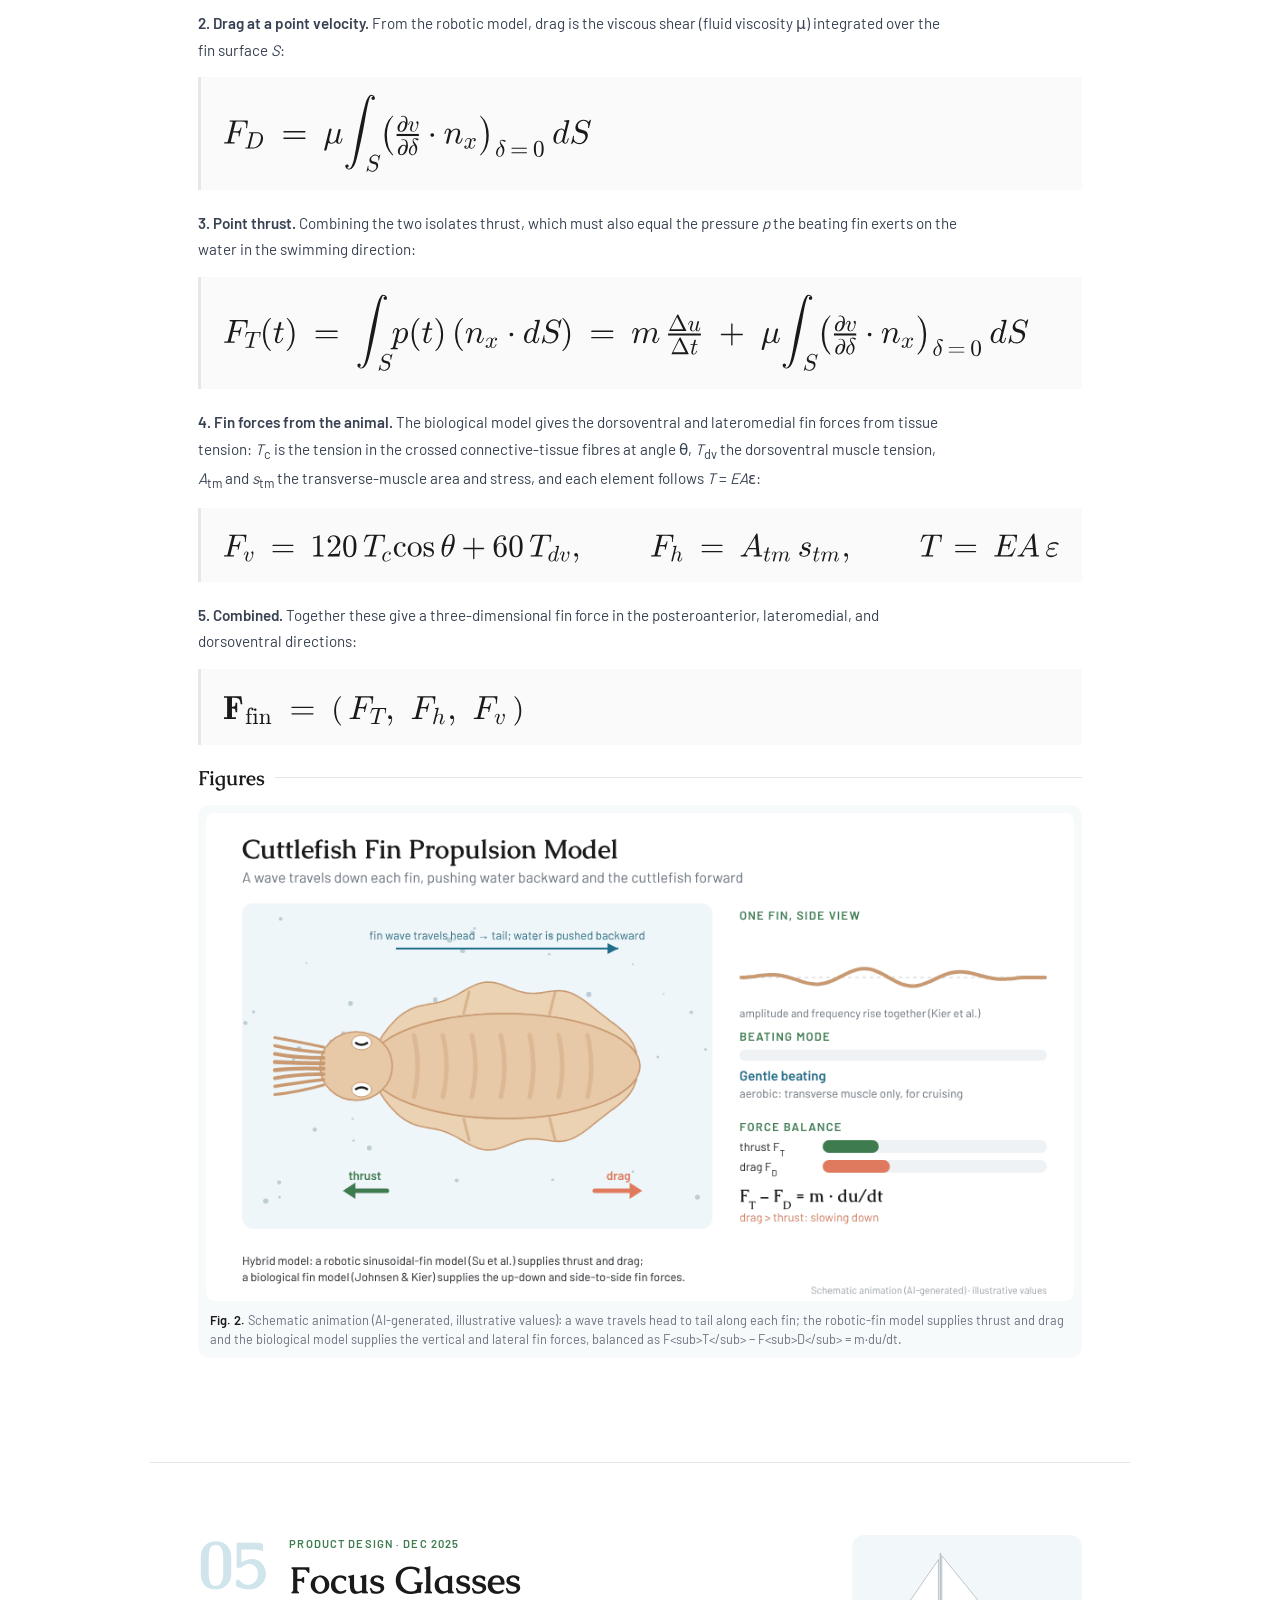
==== commit fab723b5: "Add GoatCounter visitor stats and PDF download tracking Co-Authored-By: Claude Opus 5.5 <noreply@ant" ====
--- a/portfolio.html
+++ b/portfolio.html
@@ -44,7 +44,7 @@
       <a href="https://www.linkedin.com/in/jeffrey-kagle-548aba225/">linkedin.com/in/jeffrey-kagle-548aba225</a>
     </p>
     <div class="section-actions no-print">
-      <a href="assets/portfolio.pdf?v=2f6d9d8ff8" class="btn btn-solid" target="_blank" rel="noopener">↓ Download PDF</a>
+      <a href="assets/portfolio.pdf?v=14a3320907" class="btn btn-solid" target="_blank" rel="noopener" data-goatcounter-click="download-portfolio">↓ Download PDF</a>
       <a href="index.html#projects" class="btn">← Back to projects</a>
     </div>
 <!-- BUILD:updated -->
@@ -74,7 +74,7 @@
 <pattern id="scales-t-hasel-rotary-actuator" width="12" height="8" patternUnits="userSpaceOnUse"><path d="M0,8 Q6,0 12,8" fill="none" stroke="#9FB8C4" stroke-width=".7"/></pattern>
 <clipPath id="body-t-hasel-rotary-actuator"><path d="M170.0,645.0 C170.0,639.3 174.2,634.5 180.0,628.0 C185.8,621.5 194.2,612.7 205.0,606.0 C215.8,599.3 229.2,593.2 245.0,588.0 C260.8,582.8 280.8,578.0 300.0,575.0 C319.2,572.0 338.3,570.2 360.0,570.0 C381.7,569.8 406.7,570.7 430.0,574.0 C453.3,577.3 478.3,583.7 500.0,590.0 C521.7,596.3 542.5,605.7 560.0,612.0 C577.5,618.3 597.5,621.7 605.0,628.0 C612.5,634.3 612.5,644.3 605.0,650.0 C597.5,655.7 577.5,656.7 560.0,662.0 C542.5,667.3 521.7,676.0 500.0,682.0 C478.3,688.0 453.3,694.3 430.0,698.0 C406.7,701.7 381.7,703.7 360.0,704.0 C338.3,704.3 319.2,702.3 300.0,700.0 C280.8,697.7 260.8,694.0 245.0,690.0 C229.2,686.0 215.8,680.7 205.0,676.0 C194.2,671.3 185.8,667.2 180.0,662.0 C174.2,656.8 170.0,650.7 170.0,645.0 Z"/></clipPath></defs><path d="M304,576 C312,546 326,526 348,520 C372,516 398,528 416,556 L424,574 Z" fill="#F0F3F5" stroke="#C3CCD3" stroke-width="1.3"/><line x1="318" y1="540" x2="321" y2="575" stroke="#C3CCD3" stroke-width=".8"/><line x1="334" y1="527" x2="337" y2="574" stroke="#C3CCD3" stroke-width=".8"/><line x1="352" y1="520" x2="355" y2="572" stroke="#C3CCD3" stroke-width=".8"/><line x1="372" y1="520" x2="375" y2="573" stroke="#C3CCD3" stroke-width=".8"/><line x1="392" y1="528" x2="395" y2="574" stroke="#C3CCD3" stroke-width=".8"/><line x1="408" y1="544" x2="411" y2="575" stroke="#C3CCD3" stroke-width=".8"/><path d="M432,575 Q448,536 492,540 Q512,556 522,596 Z" fill="#F0F3F5" stroke="#C3CCD3" stroke-width="1.3"/><path d="M605,628 C640,610 668,582 706,560 Q682,602 670,640 Q682,680 706,722 C668,700 640,670 605,652 Z" fill="#F0F3F5" stroke="#C3CCD3" stroke-width="1.4"/><line x1="612" y1="633" x2="694" y2="565" stroke="#C3CCD3" stroke-width=".6" opacity=".7"/><line x1="612" y1="635" x2="693" y2="590" stroke="#C3CCD3" stroke-width=".6" opacity=".7"/><line x1="612" y1="638" x2="691" y2="615" stroke="#C3CCD3" stroke-width=".6" opacity=".7"/><line x1="612" y1="640" x2="690" y2="640" stroke="#C3CCD3" stroke-width=".6" opacity=".7"/><line x1="612" y1="642" x2="691" y2="665" stroke="#C3CCD3" stroke-width=".6" opacity=".7"/><line x1="612" y1="645" x2="693" y2="690" stroke="#C3CCD3" stroke-width=".6" opacity=".7"/><line x1="612" y1="647" x2="694" y2="715" stroke="#C3CCD3" stroke-width=".6" opacity=".7"/><path d="M468,694 C478,716 498,728 522,726 C538,716 548,694 552,668 Z" fill="#C9D1D8" stroke="#C9D1D8" stroke-width="1.5"/><line x1="476" y1="686" x2="482" y2="717" stroke="#C9D1D8" stroke-width=".8" opacity=".7"/><line x1="491" y1="683" x2="497" y2="711" stroke="#C9D1D8" stroke-width=".8" opacity=".7"/><line x1="506" y1="679" x2="512" y2="704" stroke="#C9D1D8" stroke-width=".8" opacity=".7"/><line x1="521" y1="674" x2="527" y2="696" stroke="#C9D1D8" stroke-width=".8" opacity=".7"/><line x1="536" y1="669" x2="542" y2="688" stroke="#C9D1D8" stroke-width=".8" opacity=".7"/><path d="M326,702 Q336,726 360,734 Q356,716 350,704 Z" fill="#C9D1D8" stroke="#C9D1D8" stroke-width="1.3"/><path d="M170.0,645.0 C170.0,639.3 174.2,634.5 180.0,628.0 C185.8,621.5 194.2,612.7 205.0,606.0 C215.8,599.3 229.2,593.2 245.0,588.0 C260.8,582.8 280.8,578.0 300.0,575.0 C319.2,572.0 338.3,570.2 360.0,570.0 C381.7,569.8 406.7,570.7 430.0,574.0 C453.3,577.3 478.3,583.7 500.0,590.0 C521.7,596.3 542.5,605.7 560.0,612.0 C577.5,618.3 597.5,621.7 605.0,628.0 C612.5,634.3 612.5,644.3 605.0,650.0 C597.5,655.7 577.5,656.7 560.0,662.0 C542.5,667.3 521.7,676.0 500.0,682.0 C478.3,688.0 453.3,694.3 430.0,698.0 C406.7,701.7 381.7,703.7 360.0,704.0 C338.3,704.3 319.2,702.3 300.0,700.0 C280.8,697.7 260.8,694.0 245.0,690.0 C229.2,686.0 215.8,680.7 205.0,676.0 C194.2,671.3 185.8,667.2 180.0,662.0 C174.2,656.8 170.0,650.7 170.0,645.0 Z" fill="url(#skin-t-hasel-rotary-actuator)" stroke="#B8C2CA" stroke-width="1.7"/><rect x="262" y="560" width="350" height="150" fill="url(#scales-t-hasel-rotary-actuator)" opacity="0.2" clip-path="url(#body-t-hasel-rotary-actuator)"/><polyline points="304,579 295,618 309,638 295,660 304,696" fill="none" stroke="#1F6F8B" stroke-width="1.35" opacity="0.9"/><polyline points="328,577 319,618 333,638 319,660 328,698" fill="none" stroke="#1F6F8B" stroke-width="1.35" opacity="0.9"/><polyline points="352,575 343,618 357,638 343,660 352,699" fill="none" stroke="#1F6F8B" stroke-width="1.35" opacity="0.9"/><polyline points="376,575 367,618 381,638 367,660 376,699" fill="none" stroke="#1F6F8B" stroke-width="1.35" opacity="0.9"/><polyline points="400,576 391,618 405,638 391,660 400,697" fill="none" stroke="#1F6F8B" stroke-width="1.35" opacity="0.9"/><polyline points="424,578 415,618 429,638 415,660 424,695" fill="none" stroke="#1F6F8B" stroke-width="1.35" opacity="0.9"/><polyline points="448,582 439,618 453,638 439,660 448,690" fill="none" stroke="#1F6F8B" stroke-width="1.35" opacity="0.9"/><polyline points="472,588 463,618 477,638 463,660 472,684" fill="none" stroke="#1F6F8B" stroke-width="1.35" opacity="0.9"/><polyline points="496,593 487,618 501,638 487,660 496,679" fill="none" stroke="#1F6F8B" stroke-width="1.35" opacity="0.9"/><polyline points="520,601 511,618 525,638 511,660 520,671" fill="none" stroke="#1F6F8B" stroke-width="1.35" opacity="0.9"/><polyline points="544,610 535,618 549,638 535,660 544,663" fill="none" stroke="#1F6F8B" stroke-width="1.35" opacity="0.9"/><polyline points="568,619 559,618 573,638 559,660 568,656" fill="none" stroke="#1F6F8B" stroke-width="1.35" opacity="0.9"/><polyline points="592,627 583,618 597,638 583,660 592,649" fill="none" stroke="#1F6F8B" stroke-width="1.35" opacity="0.9"/><path d="M258,594 Q284,640 252,688" fill="none" stroke="#B8C2CA" stroke-width="1.5"/><path d="M171,646 Q182,652 192,650" fill="none" stroke="#B8C2CA" stroke-width="1.4"/><circle cx="208" cy="626" r="9.5" fill="#fff" stroke="#B8C2CA" stroke-width="1.4"/><circle cx="206" cy="626" r="5" fill="#B8C2CA"/><circle cx="204.5" cy="624.5" r="1.4" fill="#fff"/><path d="M282,648 Q318,636 350,656 Q320,672 284,658 Z" fill="#F0F3F5" stroke="#C3CCD3" stroke-width="1.3"/><line x1="285" y1="652" x2="335" y2="647" stroke="#C3CCD3" stroke-width=".7"/><line x1="285" y1="652" x2="339" y2="653" stroke="#C3CCD3" stroke-width=".7"/><line x1="285" y1="652" x2="343" y2="659" stroke="#C3CCD3" stroke-width=".7"/><line x1="285" y1="652" x2="347" y2="665" stroke="#C3CCD3" stroke-width=".7"/><path d="M262.0,612.0 C271.7,611.0 300.3,607.3 320.0,606.0 C339.7,604.7 360.0,603.8 380.0,604.0 C400.0,604.2 420.0,605.3 440.0,607.0 C460.0,608.7 480.0,610.8 500.0,614.0 C520.0,617.2 543.3,622.3 560.0,626.0 C576.7,629.7 593.3,634.3 600.0,636.0" fill="none" stroke="#C9D1D8" stroke-width="1.4" stroke-dasharray="5 4"/><circle cx="268" cy="611.4" r="2.1" fill="#C9D1D8"/><circle cx="292" cy="608.9" r="2.1" fill="#C9D1D8"/><circle cx="316" cy="606.4" r="2.1" fill="#C9D1D8"/><circle cx="340" cy="605.3" r="2.1" fill="#C9D1D8"/><circle cx="364" cy="604.5" r="2.1" fill="#C9D1D8"/><circle cx="388" cy="604.4" r="2.1" fill="#C9D1D8"/><circle cx="412" cy="605.6" r="2.1" fill="#C9D1D8"/><circle cx="436" cy="606.8" r="2.1" fill="#C9D1D8"/><circle cx="460" cy="609.3" r="2.1" fill="#C9D1D8"/><circle cx="484" cy="612.1" r="2.1" fill="#C9D1D8"/><circle cx="508" cy="615.6" r="2.1" fill="#C9D1D8"/><circle cx="532" cy="620.4" r="2.1" fill="#C9D1D8"/><circle cx="556" cy="625.2" r="2.1" fill="#C9D1D8"/><circle cx="580" cy="631.0" r="2.1" fill="#C9D1D8"/><path d="M266,688 C254,680 252,668 261,666 C265,665 267,668 268,670 C270,666 274,664 278,667 C284,672 278,682 266,688 Z" fill="#C9D1D8" fill-opacity=".18" stroke="#C9D1D8" stroke-width="1.5" stroke-dasharray="3 2.5"/><path d="M272,668 C300,646 360,634 600,638" fill="none" stroke="#C9D1D8" stroke-width="1.6" stroke-dasharray="6 4"/></svg><p class="pf-thumb-k">INSPIRED BY: MYOMERES</p><p class="pf-thumb-t">blocks of muscle that contract in a wave to drive swimming</p></aside></header>
     <p class="pf-overview">Rigid motors and hydraulics struggle under deep-water pressure and tend to be bulky and inefficient, while conventional dielectric elastomer actuators deliver high force but little displacement. We designed a deformable rotary motor driven by liquid dielectric elastomer actuators (Peano-HASELs), selected the concept through weighted trade studies, and built custom quarter-circle actuators and a 3D-printed motor housing as a proof of concept.</p>
-    <div class="pf-docs"><a class="btn" href="https://jeffreykagle.com/assets/docs/hasel-rotary-actuator.pdf" target="_blank" rel="noopener">↓ Final Report</a><a class="btn" href="https://jeffreykagle.com/assets/docs/hasel-rotary-actuator-poster.pdf" target="_blank" rel="noopener">↓ Poster · CWRU Intersections 2025</a></div>
+    <div class="pf-docs"><a class="btn" href="https://jeffreykagle.com/assets/docs/hasel-rotary-actuator.pdf" target="_blank" rel="noopener" data-goatcounter-click="download-hasel-rotary-actuator">↓ Final Report</a><a class="btn" href="https://jeffreykagle.com/assets/docs/hasel-rotary-actuator-poster.pdf" target="_blank" rel="noopener" data-goatcounter-click="download-hasel-rotary-actuator-poster">↓ Poster · CWRU Intersections 2025</a></div>
     <div class="pf-metrics" style="grid-template-columns: repeat(4, minmax(0, 1fr));"><div class="pf-metric"><span class="pf-metric-value">4</span><span class="pf-metric-label">liquid Peano-HASEL actuators pulling in sequence on one rotor</span></div><div class="pf-metric"><span class="pf-metric-value">20 cm</span><span class="pf-metric-label">motor diameter, 3D-printed frame on two ball bearings</span></div><div class="pf-metric"><span class="pf-metric-value">5–9 kV</span><span class="pf-metric-label">drive voltages tested; actuators deformed without damage</span></div><div class="pf-metric"><span class="pf-metric-value">3.1</span><span class="pf-metric-label">trade-study score for rotary motion (flapping 2.45, jetting 2.2)</span></div></div>
     <div class="pf-figures lead"><figure class="pf-figure wide"><img src="assets/img/hasel-rotary-actuator/fabrication.jpg" alt="Actuator fabrication: heat-seal BOPP film with a 3D printer, remove the Kapton layer, trim, paint carbon electrodes, inject the liquid dielectric, and reseal the pouches." loading="lazy" /><figcaption><b>Fig. 1.</b> Actuator fabrication: heat-seal BOPP film with a 3D printer, remove the Kapton layer, trim, paint carbon electrodes, inject the liquid dielectric, and reseal the pouches.</figcaption></figure></div>
     <h3 class="pf-subhead">Key results</h3>
@@ -86,7 +86,7 @@
   <section class="pf-chapter" id="snap-through-actuator">
     <header class="pf-ch-head has-thumb"><span class="pf-ch-num">02</span><div><p class="pf-meta">Microrobotics · Dec 2025</p><h2 class="pf-title">Electromagnetic Actuator for Snap-Through Haptics</h2><div class="pf-ch-rule"></div><p class="pf-context">Micro and Nano Robotics · Cornell University</p><p class="pf-team">LZ Corrales, <strong>Jeffrey Kagle</strong></p></div><aside class="pf-ch-thumb"><svg class="pf-thumb-art" viewBox="280 250 310 232" xmlns="http://www.w3.org/2000/svg" aria-hidden="true"><path d="M280,420 L280,420.5 L286,421.3 L292,421.9 L298,422.5 L304,422.8 L310,423.0 L316,422.9 L322,422.6 L328,422.1 L334,421.5 L340,420.8 L346,419.9 L352,419.1 L358,418.4 L364,417.8 L370,417.3 L376,417.1 L382,417.0 L388,417.2 L394,417.6 L400,418.1 L406,418.8 L412,419.6 L418,420.4 L424,421.2 L430,421.9 L436,422.5 L442,422.8 L448,423.0 L454,422.9 L460,422.6 L466,422.2 L472,421.5 L478,420.8 L484,420.0 L490,419.2 L496,418.4 L502,417.8 L508,417.3 L514,417.1 L520,417.0 L526,417.2 L532,417.6 L538,418.1 L544,418.8 L550,419.6 L556,420.4 L562,421.2 L568,421.9 L574,422.5 L580,422.8 L586,423.0 L590,482 L280,482 Z" fill="#E3F0F5"/><line x1="395" y1="398" x2="395" y2="262" stroke="#B8C2CA" stroke-width="2.4"/><path d="M397,266 L397,378 L488,378 Z" fill="#fff" stroke="#B8C2CA" stroke-width="1.4"/><line x1="395" y1="381" x2="492" y2="381" stroke="#B8C2CA" stroke-width="2.4"/><path d="M392,272 L308,394 L392,394 Z" fill="#fff" stroke="#B8C2CA" stroke-width="1.4"/><path d="M294,396 L542,396 L538,424 Q430,440 330,425 Z" fill="#fff" stroke="#B8C2CA" stroke-width="1.7"/><line x1="300" y1="404" x2="538" y2="404" stroke="#C9D1D8" stroke-width="2.2"/><path d="M420,434 L432,474 L452,474 L446,436 Z" fill="#E5E9EC" stroke="#B8C2CA" stroke-width="1.2"/><path d="M533,412 L540,456 L548,456 L544,412 Z" fill="#E5E9EC" stroke="#B8C2CA" stroke-width="1.2"/><path d="M546,388 Q546,380 556,380 L566,380 Q572,380 572,388 L572,400 Q572,404 566,404 L550,404 Q546,404 546,400 Z" fill="#C9D1D8"/><path d="M553,404 L561,404 L560,446 L554,446 Z" fill="#C9D1D8"/><rect x="549" y="430" width="16" height="3" rx="1" fill="#C9D1D8"/><ellipse cx="557" cy="448" rx="3" ry="7" fill="#C9D1D8"/><ellipse cx="557" cy="448" rx="7" ry="2.2" fill="#C9D1D8" opacity=".7"/><line x1="540" y1="397" x2="528" y2="390" stroke="#B8C2CA" stroke-width="3" stroke-linecap="round"/><line x1="528" y1="390" x2="505" y2="372" stroke="#C9D1D8" stroke-width="3" stroke-linecap="round"/><circle cx="528" cy="390" r="3.2" fill="#C9D1D8"/><path d="M517,392 L498,394 L496,396" fill="none" stroke="#2B3138" stroke-width="3.4" stroke-linecap="round" stroke-linejoin="round"/><path d="M507,360 Q515,356 523,360 L522,388 Q515,392 508,388 Z" fill="#E07A5F"/><path d="M510,366 L503,374" stroke="#2B3138" stroke-width="3" stroke-linecap="round"/><rect x="503" y="368" width="6" height="5" rx="1" fill="#1F6F8B" transform="rotate(-42 506 370)"/><circle cx="515" cy="348" r="8" fill="#F7EFE8" stroke="#2B3138" stroke-width="1.5"/><path d="M507,345 Q515,337 523,345" fill="#2B3138"/><circle cx="509.5" cy="349" r="2.7" fill="none" stroke="#1F6F8B" stroke-width="1.3"/><line x1="512.2" y1="349" x2="515.5" y2="349" stroke="#1F6F8B" stroke-width="1.1"/><path d="M280,420 L280,420.5 L286,421.3 L292,421.9 L298,422.5 L304,422.8 L310,423.0 L316,422.9 L322,422.6 L328,422.1 L334,421.5 L340,420.8 L346,419.9 L352,419.1 L358,418.4 L364,417.8 L370,417.3 L376,417.1 L382,417.0 L388,417.2 L394,417.6 L400,418.1 L406,418.8 L412,419.6 L418,420.4 L424,421.2 L430,421.9 L436,422.5 L442,422.8 L448,423.0 L454,422.9 L460,422.6 L466,422.2 L472,421.5 L478,420.8 L484,420.0 L490,419.2 L496,418.4 L502,417.8 L508,417.3 L514,417.1 L520,417.0 L526,417.2 L532,417.6 L538,418.1 L544,418.8 L550,419.6 L556,420.4 L562,421.2 L568,421.9 L574,422.5 L580,422.8 L586,423.0 L590,482 L280,482 Z" fill="#DDECF2" opacity=".55"/><path d="M280,420 L280,420.5 L286,421.3 L292,421.9 L298,422.5 L304,422.8 L310,423.0 L316,422.9 L322,422.6 L328,422.1 L334,421.5 L340,420.8 L346,419.9 L352,419.1 L358,418.4 L364,417.8 L370,417.3 L376,417.1 L382,417.0 L388,417.2 L394,417.6 L400,418.1 L406,418.8 L412,419.6 L418,420.4 L424,421.2 L430,421.9 L436,422.5 L442,422.8 L448,423.0 L454,422.9 L460,422.6 L466,422.2 L472,421.5 L478,420.8 L484,420.0 L490,419.2 L496,418.4 L502,417.8 L508,417.3 L514,417.1 L520,417.0 L526,417.2 L532,417.6 L538,418.1 L544,418.8 L550,419.6 L556,420.4 L562,421.2 L568,421.9 L574,422.5 L580,422.8 L586,423.0" fill="none" stroke="#1F6F8B" stroke-width="1.4"/></svg><p class="pf-thumb-k">ABOVE THE WATERLINE</p><p class="pf-thumb-t">a wearable device for the human body</p></aside></header>
     <p class="pf-overview">Snap-through buckling can deliver a fast, distinct indentation for wearable haptic feedback, but the beam needs an actuator that supplies 2.9 N over a 3.36 mm stroke to trigger the snap. With LZ Corrales, I designed a compact Lorentz-force solenoid with a permanent-magnet plunger, sized it with a magnetic-vector-potential force model, and integrated it with the beam in a 3D-printed housing. The integrated prototype delivers the impulse force and displacement needed to trigger snap-through, and the beam resets passively.</p>
-    <div class="pf-docs"><a class="btn" href="https://jeffreykagle.com/assets/MicroandNanoRoboticsProject.pdf" target="_blank" rel="noopener">↓ Final Paper</a></div>
+    <div class="pf-docs"><a class="btn" href="https://jeffreykagle.com/assets/MicroandNanoRoboticsProject.pdf" target="_blank" rel="noopener" data-goatcounter-click="download-snap-through-actuator">↓ Final Paper</a></div>
     <div class="pf-metrics" style="grid-template-columns: repeat(4, minmax(0, 1fr));"><div class="pf-metric"><span class="pf-metric-value">2.9 N</span><span class="pf-metric-label">force needed to trigger snap-through, over a 3.36 mm stroke</span></div><div class="pf-metric"><span class="pf-metric-value">≈19 mm</span><span class="pf-metric-label">custom solenoid stroke above the 2.9 N threshold</span></div><div class="pf-metric"><span class="pf-metric-value">56.6 g</span><span class="pf-metric-label">total solenoid mass (30.5 mm long, 19.5 mm outer diameter)</span></div><div class="pf-metric"><span class="pf-metric-value">0.5 A</span><span class="pf-metric-label">drive current of the selected design</span></div></div>
     <div class="pf-figures lead"><figure class="pf-figure wide"><img src="assets/img/snap-through-actuator/snap-photos.jpg" alt="The snap-through beam in the test setup: no force, force applied before the snap, and after snap-through." loading="lazy" /><figcaption><b>Fig. 1.</b> The snap-through beam in the test setup: no force, force applied before the snap, and after snap-through.</figcaption></figure></div>
     <h3 class="pf-subhead">Key results</h3>
@@ -98,7 +98,7 @@
   <section class="pf-chapter" id="gait-coach">
     <header class="pf-ch-head has-thumb"><span class="pf-ch-num">03</span><div><p class="pf-meta">Haptics · Dec 2025</p><h2 class="pf-title">The Gait Coach: Haptic Cues for Gait Pacing</h2><div class="pf-ch-rule"></div><p class="pf-context">MAE 6800 Haptics · Cornell University</p><p class="pf-team">Jeffrey A. Kagle, EV Morisseau, Daniel Garcia</p></div><aside class="pf-ch-thumb"><svg class="pf-thumb-art" viewBox="280 250 310 232" xmlns="http://www.w3.org/2000/svg" aria-hidden="true"><path d="M280,420 L280,420.5 L286,421.3 L292,421.9 L298,422.5 L304,422.8 L310,423.0 L316,422.9 L322,422.6 L328,422.1 L334,421.5 L340,420.8 L346,419.9 L352,419.1 L358,418.4 L364,417.8 L370,417.3 L376,417.1 L382,417.0 L388,417.2 L394,417.6 L400,418.1 L406,418.8 L412,419.6 L418,420.4 L424,421.2 L430,421.9 L436,422.5 L442,422.8 L448,423.0 L454,422.9 L460,422.6 L466,422.2 L472,421.5 L478,420.8 L484,420.0 L490,419.2 L496,418.4 L502,417.8 L508,417.3 L514,417.1 L520,417.0 L526,417.2 L532,417.6 L538,418.1 L544,418.8 L550,419.6 L556,420.4 L562,421.2 L568,421.9 L574,422.5 L580,422.8 L586,423.0 L590,482 L280,482 Z" fill="#E3F0F5"/><line x1="395" y1="398" x2="395" y2="262" stroke="#B8C2CA" stroke-width="2.4"/><path d="M397,266 L397,378 L488,378 Z" fill="#fff" stroke="#B8C2CA" stroke-width="1.4"/><line x1="395" y1="381" x2="492" y2="381" stroke="#B8C2CA" stroke-width="2.4"/><path d="M392,272 L308,394 L392,394 Z" fill="#fff" stroke="#B8C2CA" stroke-width="1.4"/><path d="M294,396 L542,396 L538,424 Q430,440 330,425 Z" fill="#fff" stroke="#B8C2CA" stroke-width="1.7"/><line x1="300" y1="404" x2="538" y2="404" stroke="#C9D1D8" stroke-width="2.2"/><path d="M420,434 L432,474 L452,474 L446,436 Z" fill="#E5E9EC" stroke="#B8C2CA" stroke-width="1.2"/><path d="M533,412 L540,456 L548,456 L544,412 Z" fill="#E5E9EC" stroke="#B8C2CA" stroke-width="1.2"/><path d="M546,388 Q546,380 556,380 L566,380 Q572,380 572,388 L572,400 Q572,404 566,404 L550,404 Q546,404 546,400 Z" fill="#C9D1D8"/><path d="M553,404 L561,404 L560,446 L554,446 Z" fill="#C9D1D8"/><rect x="549" y="430" width="16" height="3" rx="1" fill="#C9D1D8"/><ellipse cx="557" cy="448" rx="3" ry="7" fill="#C9D1D8"/><ellipse cx="557" cy="448" rx="7" ry="2.2" fill="#C9D1D8" opacity=".7"/><line x1="540" y1="397" x2="528" y2="390" stroke="#B8C2CA" stroke-width="3" stroke-linecap="round"/><line x1="528" y1="390" x2="505" y2="372" stroke="#C9D1D8" stroke-width="3" stroke-linecap="round"/><circle cx="528" cy="390" r="3.2" fill="#C9D1D8"/><path d="M517,392 L498,394 L496,396" fill="none" stroke="#2B3138" stroke-width="3.4" stroke-linecap="round" stroke-linejoin="round"/><path d="M507,360 Q515,356 523,360 L522,388 Q515,392 508,388 Z" fill="#E07A5F"/><path d="M510,366 L503,374" stroke="#2B3138" stroke-width="3" stroke-linecap="round"/><rect x="503" y="368" width="6" height="5" rx="1" fill="#1F6F8B" transform="rotate(-42 506 370)"/><circle cx="515" cy="348" r="8" fill="#F7EFE8" stroke="#2B3138" stroke-width="1.5"/><path d="M507,345 Q515,337 523,345" fill="#2B3138"/><circle cx="509.5" cy="349" r="2.7" fill="none" stroke="#1F6F8B" stroke-width="1.3"/><line x1="512.2" y1="349" x2="515.5" y2="349" stroke="#1F6F8B" stroke-width="1.1"/><path d="M280,420 L280,420.5 L286,421.3 L292,421.9 L298,422.5 L304,422.8 L310,423.0 L316,422.9 L322,422.6 L328,422.1 L334,421.5 L340,420.8 L346,419.9 L352,419.1 L358,418.4 L364,417.8 L370,417.3 L376,417.1 L382,417.0 L388,417.2 L394,417.6 L400,418.1 L406,418.8 L412,419.6 L418,420.4 L424,421.2 L430,421.9 L436,422.5 L442,422.8 L448,423.0 L454,422.9 L460,422.6 L466,422.2 L472,421.5 L478,420.8 L484,420.0 L490,419.2 L496,418.4 L502,417.8 L508,417.3 L514,417.1 L520,417.0 L526,417.2 L532,417.6 L538,418.1 L544,418.8 L550,419.6 L556,420.4 L562,421.2 L568,421.9 L574,422.5 L580,422.8 L586,423.0 L590,482 L280,482 Z" fill="#DDECF2" opacity=".55"/><path d="M280,420 L280,420.5 L286,421.3 L292,421.9 L298,422.5 L304,422.8 L310,423.0 L316,422.9 L322,422.6 L328,422.1 L334,421.5 L340,420.8 L346,419.9 L352,419.1 L358,418.4 L364,417.8 L370,417.3 L376,417.1 L382,417.0 L388,417.2 L394,417.6 L400,418.1 L406,418.8 L412,419.6 L418,420.4 L424,421.2 L430,421.9 L436,422.5 L442,422.8 L448,423.0 L454,422.9 L460,422.6 L466,422.2 L472,421.5 L478,420.8 L484,420.0 L490,419.2 L496,418.4 L502,417.8 L508,417.3 L514,417.1 L520,417.0 L526,417.2 L532,417.6 L538,418.1 L544,418.8 L550,419.6 L556,420.4 L562,421.2 L568,421.9 L574,422.5 L580,422.8 L586,423.0" fill="none" stroke="#1F6F8B" stroke-width="1.4"/></svg><p class="pf-thumb-k">ABOVE THE WATERLINE</p><p class="pf-thumb-t">a wearable device for the human body</p></aside></header>
     <p class="pf-overview">Haptic cues are increasingly used in gait rehabilitation, but few studies compare feedback types head-to-head on both walking performance and user experience. With Daniel Garcia and EV Morisseau, I built The Gait Coach, a wearable that delivers vibrotactile, skin-stretch, poke, or auditory cues at 120 steps per minute while an IMU on the foot measures how quickly the wearer locks onto that pace. In a three-participant study, vibrotactile feedback came closest to the auditory control, while audio remained the most comfortable.</p>
-    <div class="pf-docs"><a class="btn" href="https://jeffreykagle.com/assets/Gait%20Coach%20Final%20Paper.pdf" target="_blank" rel="noopener">↓ Final Paper</a></div>
+    <div class="pf-docs"><a class="btn" href="https://jeffreykagle.com/assets/Gait%20Coach%20Final%20Paper.pdf" target="_blank" rel="noopener" data-goatcounter-click="download-gait-coach">↓ Final Paper</a></div>
     <div class="pf-metrics" style="grid-template-columns: repeat(4, minmax(0, 1fr));"><div class="pf-metric"><span class="pf-metric-value">p = 0.604</span><span class="pf-metric-label">vibrotactile vs. audio time-to-match (Welch&#x27;s t-test), closest to the control</span></div><div class="pf-metric"><span class="pf-metric-value">4</span><span class="pf-metric-label">feedback types: vibrotactile, skin stretch, poke, and audio</span></div><div class="pf-metric"><span class="pf-metric-value">120 SPM</span><span class="pf-metric-label">metronomic pacing target, detected with a foot-mounted IMU</span></div><div class="pf-metric"><span class="pf-metric-value">12</span><span class="pf-metric-label">randomized 30 m walking trials per participant</span></div></div>
     <div class="pf-figures lead"><figure class="pf-figure wide"><img src="assets/img/gait-coach/match-times.png" alt="Time to match the 120 SPM cue by feedback type, with Welch&#x27;s t-test p-values against the audio control (diamonds are means)." loading="lazy" /><figcaption><b>Fig. 1.</b> Time to match the 120 SPM cue by feedback type, with Welch&#x27;s t-test p-values against the audio control (diamonds are means).</figcaption></figure></div>
     <h3 class="pf-subhead">Key results</h3>
@@ -112,7 +112,7 @@
 <pattern id="scales-t-cuttlefish-hybrid-model" width="12" height="8" patternUnits="userSpaceOnUse"><path d="M0,8 Q6,0 12,8" fill="none" stroke="#9FB8C4" stroke-width=".7"/></pattern>
 <clipPath id="body-t-cuttlefish-hybrid-model"><path d="M170.0,645.0 C170.0,639.3 174.2,634.5 180.0,628.0 C185.8,621.5 194.2,612.7 205.0,606.0 C215.8,599.3 229.2,593.2 245.0,588.0 C260.8,582.8 280.8,578.0 300.0,575.0 C319.2,572.0 338.3,570.2 360.0,570.0 C381.7,569.8 406.7,570.7 430.0,574.0 C453.3,577.3 478.3,583.7 500.0,590.0 C521.7,596.3 542.5,605.7 560.0,612.0 C577.5,618.3 597.5,621.7 605.0,628.0 C612.5,634.3 612.5,644.3 605.0,650.0 C597.5,655.7 577.5,656.7 560.0,662.0 C542.5,667.3 521.7,676.0 500.0,682.0 C478.3,688.0 453.3,694.3 430.0,698.0 C406.7,701.7 381.7,703.7 360.0,704.0 C338.3,704.3 319.2,702.3 300.0,700.0 C280.8,697.7 260.8,694.0 245.0,690.0 C229.2,686.0 215.8,680.7 205.0,676.0 C194.2,671.3 185.8,667.2 180.0,662.0 C174.2,656.8 170.0,650.7 170.0,645.0 Z"/></clipPath></defs><path d="M304,576 C312,546 326,526 348,520 C372,516 398,528 416,556 L424,574 Z" fill="#F0F3F5" stroke="#C3CCD3" stroke-width="1.3"/><line x1="318" y1="540" x2="321" y2="575" stroke="#C3CCD3" stroke-width=".8"/><line x1="334" y1="527" x2="337" y2="574" stroke="#C3CCD3" stroke-width=".8"/><line x1="352" y1="520" x2="355" y2="572" stroke="#C3CCD3" stroke-width=".8"/><line x1="372" y1="520" x2="375" y2="573" stroke="#C3CCD3" stroke-width=".8"/><line x1="392" y1="528" x2="395" y2="574" stroke="#C3CCD3" stroke-width=".8"/><line x1="408" y1="544" x2="411" y2="575" stroke="#C3CCD3" stroke-width=".8"/><path d="M432,575 Q448,536 492,540 Q512,556 522,596 Z" fill="#F0F3F5" stroke="#C3CCD3" stroke-width="1.3"/><path d="M605,628 C640,610 668,582 706,560 Q682,602 670,640 Q682,680 706,722 C668,700 640,670 605,652 Z" fill="#F0F3F5" stroke="#C3CCD3" stroke-width="1.4"/><line x1="612" y1="633" x2="694" y2="565" stroke="#C3CCD3" stroke-width=".6" opacity=".7"/><line x1="612" y1="635" x2="693" y2="590" stroke="#C3CCD3" stroke-width=".6" opacity=".7"/><line x1="612" y1="638" x2="691" y2="615" stroke="#C3CCD3" stroke-width=".6" opacity=".7"/><line x1="612" y1="640" x2="690" y2="640" stroke="#C3CCD3" stroke-width=".6" opacity=".7"/><line x1="612" y1="642" x2="691" y2="665" stroke="#C3CCD3" stroke-width=".6" opacity=".7"/><line x1="612" y1="645" x2="693" y2="690" stroke="#C3CCD3" stroke-width=".6" opacity=".7"/><line x1="612" y1="647" x2="694" y2="715" stroke="#C3CCD3" stroke-width=".6" opacity=".7"/><path d="M468,694 C478,716 498,728 522,726 C538,716 548,694 552,668 Z" fill="#DCEFE2" stroke="#3E7C4F" stroke-width="1.5"/><line x1="476" y1="686" x2="482" y2="717" stroke="#3E7C4F" stroke-width=".8" opacity=".7"/><line x1="491" y1="683" x2="497" y2="711" stroke="#3E7C4F" stroke-width=".8" opacity=".7"/><line x1="506" y1="679" x2="512" y2="704" stroke="#3E7C4F" stroke-width=".8" opacity=".7"/><line x1="521" y1="674" x2="527" y2="696" stroke="#3E7C4F" stroke-width=".8" opacity=".7"/><line x1="536" y1="669" x2="542" y2="688" stroke="#3E7C4F" stroke-width=".8" opacity=".7"/><path d="M326,702 Q336,726 360,734 Q356,716 350,704 Z" fill="#DCEFE2" stroke="#3E7C4F" stroke-width="1.3"/><path d="M170.0,645.0 C170.0,639.3 174.2,634.5 180.0,628.0 C185.8,621.5 194.2,612.7 205.0,606.0 C215.8,599.3 229.2,593.2 245.0,588.0 C260.8,582.8 280.8,578.0 300.0,575.0 C319.2,572.0 338.3,570.2 360.0,570.0 C381.7,569.8 406.7,570.7 430.0,574.0 C453.3,577.3 478.3,583.7 500.0,590.0 C521.7,596.3 542.5,605.7 560.0,612.0 C577.5,618.3 597.5,621.7 605.0,628.0 C612.5,634.3 612.5,644.3 605.0,650.0 C597.5,655.7 577.5,656.7 560.0,662.0 C542.5,667.3 521.7,676.0 500.0,682.0 C478.3,688.0 453.3,694.3 430.0,698.0 C406.7,701.7 381.7,703.7 360.0,704.0 C338.3,704.3 319.2,702.3 300.0,700.0 C280.8,697.7 260.8,694.0 245.0,690.0 C229.2,686.0 215.8,680.7 205.0,676.0 C194.2,671.3 185.8,667.2 180.0,662.0 C174.2,656.8 170.0,650.7 170.0,645.0 Z" fill="url(#skin-t-cuttlefish-hybrid-model)" stroke="#B8C2CA" stroke-width="1.7"/><rect x="262" y="560" width="350" height="150" fill="url(#scales-t-cuttlefish-hybrid-model)" opacity="0.2" clip-path="url(#body-t-cuttlefish-hybrid-model)"/><polyline points="304,579 295,618 309,638 295,660 304,696" fill="none" stroke="#C9D1D8" stroke-width="1.35" opacity="0.5"/><polyline points="328,577 319,618 333,638 319,660 328,698" fill="none" stroke="#C9D1D8" stroke-width="1.35" opacity="0.5"/><polyline points="352,575 343,618 357,638 343,660 352,699" fill="none" stroke="#C9D1D8" stroke-width="1.35" opacity="0.5"/><polyline points="376,575 367,618 381,638 367,660 376,699" fill="none" stroke="#C9D1D8" stroke-width="1.35" opacity="0.5"/><polyline points="400,576 391,618 405,638 391,660 400,697" fill="none" stroke="#C9D1D8" stroke-width="1.35" opacity="0.5"/><polyline points="424,578 415,618 429,638 415,660 424,695" fill="none" stroke="#C9D1D8" stroke-width="1.35" opacity="0.5"/><polyline points="448,582 439,618 453,638 439,660 448,690" fill="none" stroke="#C9D1D8" stroke-width="1.35" opacity="0.5"/><polyline points="472,588 463,618 477,638 463,660 472,684" fill="none" stroke="#C9D1D8" stroke-width="1.35" opacity="0.5"/><polyline points="496,593 487,618 501,638 487,660 496,679" fill="none" stroke="#C9D1D8" stroke-width="1.35" opacity="0.5"/><polyline points="520,601 511,618 525,638 511,660 520,671" fill="none" stroke="#C9D1D8" stroke-width="1.35" opacity="0.5"/><polyline points="544,610 535,618 549,638 535,660 544,663" fill="none" stroke="#C9D1D8" stroke-width="1.35" opacity="0.5"/><polyline points="568,619 559,618 573,638 559,660 568,656" fill="none" stroke="#C9D1D8" stroke-width="1.35" opacity="0.5"/><polyline points="592,627 583,618 597,638 583,660 592,649" fill="none" stroke="#C9D1D8" stroke-width="1.35" opacity="0.5"/><path d="M258,594 Q284,640 252,688" fill="none" stroke="#B8C2CA" stroke-width="1.5"/><path d="M171,646 Q182,652 192,650" fill="none" stroke="#B8C2CA" stroke-width="1.4"/><circle cx="208" cy="626" r="9.5" fill="#fff" stroke="#B8C2CA" stroke-width="1.4"/><circle cx="206" cy="626" r="5" fill="#B8C2CA"/><circle cx="204.5" cy="624.5" r="1.4" fill="#fff"/><path d="M282,648 Q318,636 350,656 Q320,672 284,658 Z" fill="#F0F3F5" stroke="#C3CCD3" stroke-width="1.3"/><line x1="285" y1="652" x2="335" y2="647" stroke="#C3CCD3" stroke-width=".7"/><line x1="285" y1="652" x2="339" y2="653" stroke="#C3CCD3" stroke-width=".7"/><line x1="285" y1="652" x2="343" y2="659" stroke="#C3CCD3" stroke-width=".7"/><line x1="285" y1="652" x2="347" y2="665" stroke="#C3CCD3" stroke-width=".7"/><path d="M262.0,612.0 C271.7,611.0 300.3,607.3 320.0,606.0 C339.7,604.7 360.0,603.8 380.0,604.0 C400.0,604.2 420.0,605.3 440.0,607.0 C460.0,608.7 480.0,610.8 500.0,614.0 C520.0,617.2 543.3,622.3 560.0,626.0 C576.7,629.7 593.3,634.3 600.0,636.0" fill="none" stroke="#C9D1D8" stroke-width="1.4" stroke-dasharray="5 4"/><circle cx="268" cy="611.4" r="2.1" fill="#C9D1D8"/><circle cx="292" cy="608.9" r="2.1" fill="#C9D1D8"/><circle cx="316" cy="606.4" r="2.1" fill="#C9D1D8"/><circle cx="340" cy="605.3" r="2.1" fill="#C9D1D8"/><circle cx="364" cy="604.5" r="2.1" fill="#C9D1D8"/><circle cx="388" cy="604.4" r="2.1" fill="#C9D1D8"/><circle cx="412" cy="605.6" r="2.1" fill="#C9D1D8"/><circle cx="436" cy="606.8" r="2.1" fill="#C9D1D8"/><circle cx="460" cy="609.3" r="2.1" fill="#C9D1D8"/><circle cx="484" cy="612.1" r="2.1" fill="#C9D1D8"/><circle cx="508" cy="615.6" r="2.1" fill="#C9D1D8"/><circle cx="532" cy="620.4" r="2.1" fill="#C9D1D8"/><circle cx="556" cy="625.2" r="2.1" fill="#C9D1D8"/><circle cx="580" cy="631.0" r="2.1" fill="#C9D1D8"/><path d="M266,688 C254,680 252,668 261,666 C265,665 267,668 268,670 C270,666 274,664 278,667 C284,672 278,682 266,688 Z" fill="#C9D1D8" fill-opacity=".18" stroke="#C9D1D8" stroke-width="1.5" stroke-dasharray="3 2.5"/><path d="M272,668 C300,646 360,634 600,638" fill="none" stroke="#C9D1D8" stroke-width="1.6" stroke-dasharray="6 4"/></svg><p class="pf-thumb-k">INSPIRED BY: RIPPLING FINS</p><p class="pf-thumb-t">fins that bend and ripple to push water</p></aside></header>
     <p class="pf-overview">Cuttlefish swim by passing a sinusoidal wave along muscular-hydrostat fins, but no experimental study had measured or modeled the thrust these fins produce for forward swimming. This theory and literature-review project synthesized biological fin mechanics (anatomy, EMG activation, and force–strain models) with a robotic sinusoidal-fin model into one hybrid force model, creating a benchmark for comparing cuttlefish and designing soft biomimetic robots.</p>
-    <div class="pf-docs"><a class="btn" href="https://jeffreykagle.com/assets/docs/cuttlefish-hybrid-model.pdf" target="_blank" rel="noopener">↓ Final Paper</a></div>
+    <div class="pf-docs"><a class="btn" href="https://jeffreykagle.com/assets/docs/cuttlefish-hybrid-model.pdf" target="_blank" rel="noopener" data-goatcounter-click="download-cuttlefish-hybrid-model">↓ Final Paper</a></div>
     <div class="pf-metrics" style="grid-template-columns: repeat(3, minmax(0, 1fr));"><div class="pf-metric"><span class="pf-metric-value">3D</span><span class="pf-metric-label">fin force model: dorsoventral, lateromedial, and posteroanterior</span></div><div class="pf-metric"><span class="pf-metric-value">2</span><span class="pf-metric-label">fin beating modes captured: gentle (aerobic) and vigorous (anaerobic)</span></div><div class="pf-metric"><span class="pf-metric-value">11</span><span class="pf-metric-label">biological and robotic studies synthesized into one benchmark</span></div></div>
     <div class="pf-figures lead"><figure class="pf-figure wide"><img src="assets/img/cuttlefish-hybrid-model/cover.jpg" alt="AI-generated illustration (not from the paper): dorsal view of a cuttlefish with the fin wave travelling anterior to posterior, the resulting thrust and drag, and the body axes used in the model. Schematic, not to scale." loading="lazy" /><figcaption><b>Fig. 1.</b> AI-generated illustration (not from the paper): dorsal view of a cuttlefish with the fin wave travelling anterior to posterior, the resulting thrust and drag, and the body axes used in the model. Schematic, not to scale.</figcaption></figure></div>
     <h3 class="pf-subhead">Key contributions</h3>
@@ -136,7 +136,7 @@
   <section class="pf-chapter" id="focus-glasses">
     <header class="pf-ch-head has-thumb"><span class="pf-ch-num">05</span><div><p class="pf-meta">Product Design · Dec 2025</p><h2 class="pf-title">Focus Glasses</h2><div class="pf-ch-rule"></div><p class="pf-context">MAE 5340 Innovative Product Design · Cornell University</p><p class="pf-team">Isabela Castillo, Rene Umeh, Swar Sahgal, <strong>Jeffrey Kagle</strong>, Robert Bridges</p></div><aside class="pf-ch-thumb"><svg class="pf-thumb-art" viewBox="280 250 310 232" xmlns="http://www.w3.org/2000/svg" aria-hidden="true"><path d="M280,420 L280,420.5 L286,421.3 L292,421.9 L298,422.5 L304,422.8 L310,423.0 L316,422.9 L322,422.6 L328,422.1 L334,421.5 L340,420.8 L346,419.9 L352,419.1 L358,418.4 L364,417.8 L370,417.3 L376,417.1 L382,417.0 L388,417.2 L394,417.6 L400,418.1 L406,418.8 L412,419.6 L418,420.4 L424,421.2 L430,421.9 L436,422.5 L442,422.8 L448,423.0 L454,422.9 L460,422.6 L466,422.2 L472,421.5 L478,420.8 L484,420.0 L490,419.2 L496,418.4 L502,417.8 L508,417.3 L514,417.1 L520,417.0 L526,417.2 L532,417.6 L538,418.1 L544,418.8 L550,419.6 L556,420.4 L562,421.2 L568,421.9 L574,422.5 L580,422.8 L586,423.0 L590,482 L280,482 Z" fill="#E3F0F5"/><line x1="395" y1="398" x2="395" y2="262" stroke="#B8C2CA" stroke-width="2.4"/><path d="M397,266 L397,378 L488,378 Z" fill="#fff" stroke="#B8C2CA" stroke-width="1.4"/><line x1="395" y1="381" x2="492" y2="381" stroke="#B8C2CA" stroke-width="2.4"/><path d="M392,272 L308,394 L392,394 Z" fill="#fff" stroke="#B8C2CA" stroke-width="1.4"/><path d="M294,396 L542,396 L538,424 Q430,440 330,425 Z" fill="#fff" stroke="#B8C2CA" stroke-width="1.7"/><line x1="300" y1="404" x2="538" y2="404" stroke="#C9D1D8" stroke-width="2.2"/><path d="M420,434 L432,474 L452,474 L446,436 Z" fill="#E5E9EC" stroke="#B8C2CA" stroke-width="1.2"/><path d="M533,412 L540,456 L548,456 L544,412 Z" fill="#E5E9EC" stroke="#B8C2CA" stroke-width="1.2"/><path d="M546,388 Q546,380 556,380 L566,380 Q572,380 572,388 L572,400 Q572,404 566,404 L550,404 Q546,404 546,400 Z" fill="#C9D1D8"/><path d="M553,404 L561,404 L560,446 L554,446 Z" fill="#C9D1D8"/><rect x="549" y="430" width="16" height="3" rx="1" fill="#C9D1D8"/><ellipse cx="557" cy="448" rx="3" ry="7" fill="#C9D1D8"/><ellipse cx="557" cy="448" rx="7" ry="2.2" fill="#C9D1D8" opacity=".7"/><line x1="540" y1="397" x2="528" y2="390" stroke="#B8C2CA" stroke-width="3" stroke-linecap="round"/><line x1="528" y1="390" x2="505" y2="372" stroke="#C9D1D8" stroke-width="3" stroke-linecap="round"/><circle cx="528" cy="390" r="3.2" fill="#C9D1D8"/><path d="M517,392 L498,394 L496,396" fill="none" stroke="#2B3138" stroke-width="3.4" stroke-linecap="round" stroke-linejoin="round"/><path d="M507,360 Q515,356 523,360 L522,388 Q515,392 508,388 Z" fill="#E07A5F"/><path d="M510,366 L503,374" stroke="#2B3138" stroke-width="3" stroke-linecap="round"/><rect x="503" y="368" width="6" height="5" rx="1" fill="#1F6F8B" transform="rotate(-42 506 370)"/><circle cx="515" cy="348" r="8" fill="#F7EFE8" stroke="#2B3138" stroke-width="1.5"/><path d="M507,345 Q515,337 523,345" fill="#2B3138"/><circle cx="509.5" cy="349" r="2.7" fill="none" stroke="#1F6F8B" stroke-width="1.3"/><line x1="512.2" y1="349" x2="515.5" y2="349" stroke="#1F6F8B" stroke-width="1.1"/><path d="M280,420 L280,420.5 L286,421.3 L292,421.9 L298,422.5 L304,422.8 L310,423.0 L316,422.9 L322,422.6 L328,422.1 L334,421.5 L340,420.8 L346,419.9 L352,419.1 L358,418.4 L364,417.8 L370,417.3 L376,417.1 L382,417.0 L388,417.2 L394,417.6 L400,418.1 L406,418.8 L412,419.6 L418,420.4 L424,421.2 L430,421.9 L436,422.5 L442,422.8 L448,423.0 L454,422.9 L460,422.6 L466,422.2 L472,421.5 L478,420.8 L484,420.0 L490,419.2 L496,418.4 L502,417.8 L508,417.3 L514,417.1 L520,417.0 L526,417.2 L532,417.6 L538,418.1 L544,418.8 L550,419.6 L556,420.4 L562,421.2 L568,421.9 L574,422.5 L580,422.8 L586,423.0 L590,482 L280,482 Z" fill="#DDECF2" opacity=".55"/><path d="M280,420 L280,420.5 L286,421.3 L292,421.9 L298,422.5 L304,422.8 L310,423.0 L316,422.9 L322,422.6 L328,422.1 L334,421.5 L340,420.8 L346,419.9 L352,419.1 L358,418.4 L364,417.8 L370,417.3 L376,417.1 L382,417.0 L388,417.2 L394,417.6 L400,418.1 L406,418.8 L412,419.6 L418,420.4 L424,421.2 L430,421.9 L436,422.5 L442,422.8 L448,423.0 L454,422.9 L460,422.6 L466,422.2 L472,421.5 L478,420.8 L484,420.0 L490,419.2 L496,418.4 L502,417.8 L508,417.3 L514,417.1 L520,417.0 L526,417.2 L532,417.6 L538,418.1 L544,418.8 L550,419.6 L556,420.4 L562,421.2 L568,421.9 L574,422.5 L580,422.8 L586,423.0" fill="none" stroke="#1F6F8B" stroke-width="1.4"/></svg><p class="pf-thumb-k">ABOVE THE WATERLINE</p><p class="pf-thumb-t">a wearable device for the human body</p></aside></header>
     <p class="pf-overview">Students struggle to stay focused through long lectures, and neither productivity apps nor current smart glasses solve it. Our team, STEN Labs, designed Focus Glasses: ordinary-looking eyewear with low-intensity 40 Hz LED flicker built into the temple arms, based on research linking 40 Hz stimulation to sustained attention. The specification covers user research, TRIZ-driven design, thermal and structural checks, conjoint-based pricing, and a five-year market forecast.</p>
-    <div class="pf-docs"><a class="btn" href="https://jeffreykagle.com/assets/docs/focus-glasses.pdf" target="_blank" rel="noopener">↓ Product Design Specification</a></div>
+    <div class="pf-docs"><a class="btn" href="https://jeffreykagle.com/assets/docs/focus-glasses.pdf" target="_blank" rel="noopener" data-goatcounter-click="download-focus-glasses">↓ Product Design Specification</a></div>
     <div class="pf-metrics" style="grid-template-columns: repeat(4, minmax(0, 1fr));"><div class="pf-metric"><span class="pf-metric-value">40 Hz</span><span class="pf-metric-label">invisible spectral LED flicker built into the temple arms</span></div><div class="pf-metric"><span class="pf-metric-value">3.3–5.5 °C</span><span class="pf-metric-label">LED temperature rise above ambient at ~22 mW per LED</span></div><div class="pf-metric"><span class="pf-metric-value">≈200 kPa</span><span class="pf-metric-label">temple stress from a 10 N press, vs. ~40 MPa ABS yield</span></div><div class="pf-metric"><span class="pf-metric-value">$15.54M</span><span class="pf-metric-label">five-year NPV from a Bass diffusion forecast</span></div></div>
     <div class="pf-figures lead"><figure class="pf-figure wide"><img src="assets/img/focus-glasses/cover.jpg" alt="Renders of the Focus Glasses." loading="lazy" /><figcaption><b>Fig. 1.</b> Renders of the Focus Glasses.</figcaption></figure></div>
     <h3 class="pf-subhead">Key results</h3>
@@ -148,7 +148,7 @@
   <section class="pf-chapter" id="inline-3-engine">
     <header class="pf-ch-head has-thumb"><span class="pf-ch-num">06</span><div><p class="pf-meta">Mechanical Design · Dec 2024</p><h2 class="pf-title">TR315-r Inline-3 Motorcycle Engine</h2><div class="pf-ch-rule"></div><p class="pf-context">EMAE 360 · Case Western Reserve University · Project Manager</p><p class="pf-team">Nathaniel Berntson, <strong>Jeffrey Kagle</strong>, Joshua Berman, Josue Cervantes, Sebastian Kennedy, Gregory Burns, Diego A. Acosta-Félix, Alexander Schreiter, Ben Stites, Kenji Miyake</p><p class="pf-role"><b>My role:</b> Project manager; led the fluid mechanics and thermodynamics of engine cooling and contributed to every section.</p></div><aside class="pf-ch-thumb"><svg class="pf-thumb-art" viewBox="280 250 310 232" xmlns="http://www.w3.org/2000/svg" aria-hidden="true"><path d="M280,420 L280,420.5 L286,421.3 L292,421.9 L298,422.5 L304,422.8 L310,423.0 L316,422.9 L322,422.6 L328,422.1 L334,421.5 L340,420.8 L346,419.9 L352,419.1 L358,418.4 L364,417.8 L370,417.3 L376,417.1 L382,417.0 L388,417.2 L394,417.6 L400,418.1 L406,418.8 L412,419.6 L418,420.4 L424,421.2 L430,421.9 L436,422.5 L442,422.8 L448,423.0 L454,422.9 L460,422.6 L466,422.2 L472,421.5 L478,420.8 L484,420.0 L490,419.2 L496,418.4 L502,417.8 L508,417.3 L514,417.1 L520,417.0 L526,417.2 L532,417.6 L538,418.1 L544,418.8 L550,419.6 L556,420.4 L562,421.2 L568,421.9 L574,422.5 L580,422.8 L586,423.0 L590,482 L280,482 Z" fill="#E3F0F5"/><line x1="395" y1="398" x2="395" y2="262" stroke="#B8C2CA" stroke-width="2.4"/><path d="M397,266 L397,378 L488,378 Z" fill="#fff" stroke="#B8C2CA" stroke-width="1.4"/><line x1="395" y1="381" x2="492" y2="381" stroke="#B8C2CA" stroke-width="2.4"/><path d="M392,272 L308,394 L392,394 Z" fill="#fff" stroke="#B8C2CA" stroke-width="1.4"/><path d="M294,396 L542,396 L538,424 Q430,440 330,425 Z" fill="#fff" stroke="#B8C2CA" stroke-width="1.7"/><line x1="300" y1="404" x2="538" y2="404" stroke="#C9D1D8" stroke-width="2.2"/><path d="M420,434 L432,474 L452,474 L446,436 Z" fill="#E5E9EC" stroke="#B8C2CA" stroke-width="1.2"/><path d="M533,412 L540,456 L548,456 L544,412 Z" fill="#E5E9EC" stroke="#B8C2CA" stroke-width="1.2"/><path d="M546,388 Q546,380 556,380 L566,380 Q572,380 572,388 L572,400 Q572,404 566,404 L550,404 Q546,404 546,400 Z" fill="#1F6F8B"/><path d="M553,404 L561,404 L560,446 L554,446 Z" fill="#1F6F8B"/><rect x="549" y="430" width="16" height="3" rx="1" fill="#1F6F8B"/><ellipse cx="557" cy="448" rx="3" ry="7" fill="#1F6F8B"/><ellipse cx="557" cy="448" rx="7" ry="2.2" fill="#1F6F8B" opacity=".7"/><line x1="540" y1="397" x2="528" y2="390" stroke="#B8C2CA" stroke-width="3" stroke-linecap="round"/><line x1="528" y1="390" x2="505" y2="372" stroke="#C9D1D8" stroke-width="3" stroke-linecap="round"/><circle cx="528" cy="390" r="3.2" fill="#C9D1D8"/><path d="M517,392 L498,394 L496,396" fill="none" stroke="#C9D1D8" stroke-width="3.4" stroke-linecap="round" stroke-linejoin="round"/><path d="M507,360 Q515,356 523,360 L522,388 Q515,392 508,388 Z" fill="#C9D1D8"/><path d="M510,366 L503,374" stroke="#C9D1D8" stroke-width="3" stroke-linecap="round"/><rect x="503" y="368" width="6" height="5" rx="1" fill="#C9D1D8" transform="rotate(-42 506 370)"/><circle cx="515" cy="348" r="8" fill="#F7EFE8" stroke="#C9D1D8" stroke-width="1.5"/><path d="M507,345 Q515,337 523,345" fill="#C9D1D8"/><circle cx="509.5" cy="349" r="2.7" fill="none" stroke="#C9D1D8" stroke-width="1.3"/><line x1="512.2" y1="349" x2="515.5" y2="349" stroke="#C9D1D8" stroke-width="1.1"/><path d="M280,420 L280,420.5 L286,421.3 L292,421.9 L298,422.5 L304,422.8 L310,423.0 L316,422.9 L322,422.6 L328,422.1 L334,421.5 L340,420.8 L346,419.9 L352,419.1 L358,418.4 L364,417.8 L370,417.3 L376,417.1 L382,417.0 L388,417.2 L394,417.6 L400,418.1 L406,418.8 L412,419.6 L418,420.4 L424,421.2 L430,421.9 L436,422.5 L442,422.8 L448,423.0 L454,422.9 L460,422.6 L466,422.2 L472,421.5 L478,420.8 L484,420.0 L490,419.2 L496,418.4 L502,417.8 L508,417.3 L514,417.1 L520,417.0 L526,417.2 L532,417.6 L538,418.1 L544,418.8 L550,419.6 L556,420.4 L562,421.2 L568,421.9 L574,422.5 L580,422.8 L586,423.0 L590,482 L280,482 Z" fill="#DDECF2" opacity=".55"/><path d="M280,420 L280,420.5 L286,421.3 L292,421.9 L298,422.5 L304,422.8 L310,423.0 L316,422.9 L322,422.6 L328,422.1 L334,421.5 L340,420.8 L346,419.9 L352,419.1 L358,418.4 L364,417.8 L370,417.3 L376,417.1 L382,417.0 L388,417.2 L394,417.6 L400,418.1 L406,418.8 L412,419.6 L418,420.4 L424,421.2 L430,421.9 L436,422.5 L442,422.8 L448,423.0 L454,422.9 L460,422.6 L466,422.2 L472,421.5 L478,420.8 L484,420.0 L490,419.2 L496,418.4 L502,417.8 L508,417.3 L514,417.1 L520,417.0 L526,417.2 L532,417.6 L538,418.1 L544,418.8 L550,419.6 L556,420.4 L562,421.2 L568,421.9 L574,422.5 L580,422.8 L586,423.0" fill="none" stroke="#1F6F8B" stroke-width="1.4"/></svg><p class="pf-thumb-k">ABOVE THE WATERLINE</p><p class="pf-thumb-t">the engine that drives the boat</p></aside></header>
     <p class="pf-overview">A semester-long design of the TR315-r, a 1502 cc inline-3 engine for cruiser motorcycles, by a 10-person team. As project manager I coordinated the schedule and deliverables, focused on the fluid mechanics and thermodynamics behind engine cooling, and contributed to every section. The final specification covers the engine design, noise and emissions compliance, manufacturing, and a three-year business case.</p>
-    <div class="pf-docs"><a class="btn" href="https://jeffreykagle.com/assets/docs/inline-3-engine.pdf" target="_blank" rel="noopener">↓ Product Design Specification</a></div>
+    <div class="pf-docs"><a class="btn" href="https://jeffreykagle.com/assets/docs/inline-3-engine.pdf" target="_blank" rel="noopener" data-goatcounter-click="download-inline-3-engine">↓ Product Design Specification</a></div>
     <div class="pf-metrics" style="grid-template-columns: repeat(4, minmax(0, 1fr));"><div class="pf-metric"><span class="pf-metric-value">1502 cc</span><span class="pf-metric-label">inline-3, DOHC 12-valve, 10:1 compression</span></div><div class="pf-metric"><span class="pf-metric-value">77.83 dB</span><span class="pf-metric-label">at 50 ft at 8000 rpm redline, under the strictest US limit (80 dBA)</span></div><div class="pf-metric"><span class="pf-metric-value">97%</span><span class="pf-metric-label">emissions reduction needed at cruise, met with a catalytic converter</span></div><div class="pf-metric"><span class="pf-metric-value">14.9%</span><span class="pf-metric-label">projected ROI over the first three years of production</span></div></div>
     <div class="pf-figures lead"><figure class="pf-figure wide"><img src="assets/img/inline-3-engine/cad.jpg" alt="CAD model of the TR315-r inline-3 engine." loading="lazy" /><figcaption><b>Fig. 1.</b> CAD model of the TR315-r inline-3 engine.</figcaption></figure></div>
     <h3 class="pf-subhead">Key results</h3>
@@ -160,7 +160,7 @@
   <section class="pf-chapter" id="ancore-tiller-extension">
     <header class="pf-ch-head has-thumb"><span class="pf-ch-num">07</span><div><p class="pf-meta">Product Design · 2026</p><h2 class="pf-title">ANCORE U Tiller Extension Joint</h2><div class="pf-ch-rule"></div><p class="pf-context">MAE 5630 Advanced Product Design · Cornell</p><p class="pf-team">Mae Sliwinski, Garrett Smith, Alex Jenkins, <strong>Jeffrey Kagle</strong></p></div><aside class="pf-ch-thumb"><svg class="pf-thumb-art" viewBox="280 250 310 232" xmlns="http://www.w3.org/2000/svg" aria-hidden="true"><path d="M280,420 L280,420.5 L286,421.3 L292,421.9 L298,422.5 L304,422.8 L310,423.0 L316,422.9 L322,422.6 L328,422.1 L334,421.5 L340,420.8 L346,419.9 L352,419.1 L358,418.4 L364,417.8 L370,417.3 L376,417.1 L382,417.0 L388,417.2 L394,417.6 L400,418.1 L406,418.8 L412,419.6 L418,420.4 L424,421.2 L430,421.9 L436,422.5 L442,422.8 L448,423.0 L454,422.9 L460,422.6 L466,422.2 L472,421.5 L478,420.8 L484,420.0 L490,419.2 L496,418.4 L502,417.8 L508,417.3 L514,417.1 L520,417.0 L526,417.2 L532,417.6 L538,418.1 L544,418.8 L550,419.6 L556,420.4 L562,421.2 L568,421.9 L574,422.5 L580,422.8 L586,423.0 L590,482 L280,482 Z" fill="#E3F0F5"/><line x1="395" y1="398" x2="395" y2="262" stroke="#B8C2CA" stroke-width="2.4"/><path d="M397,266 L397,378 L488,378 Z" fill="#fff" stroke="#B8C2CA" stroke-width="1.4"/><line x1="395" y1="381" x2="492" y2="381" stroke="#B8C2CA" stroke-width="2.4"/><path d="M392,272 L308,394 L392,394 Z" fill="#fff" stroke="#B8C2CA" stroke-width="1.4"/><path d="M294,396 L542,396 L538,424 Q430,440 330,425 Z" fill="#fff" stroke="#B8C2CA" stroke-width="1.7"/><line x1="300" y1="404" x2="538" y2="404" stroke="#C9D1D8" stroke-width="2.2"/><path d="M420,434 L432,474 L452,474 L446,436 Z" fill="#E5E9EC" stroke="#B8C2CA" stroke-width="1.2"/><path d="M533,412 L540,456 L548,456 L544,412 Z" fill="#E5E9EC" stroke="#B8C2CA" stroke-width="1.2"/><path d="M546,388 Q546,380 556,380 L566,380 Q572,380 572,388 L572,400 Q572,404 566,404 L550,404 Q546,404 546,400 Z" fill="#C9D1D8"/><path d="M553,404 L561,404 L560,446 L554,446 Z" fill="#C9D1D8"/><rect x="549" y="430" width="16" height="3" rx="1" fill="#C9D1D8"/><ellipse cx="557" cy="448" rx="3" ry="7" fill="#C9D1D8"/><ellipse cx="557" cy="448" rx="7" ry="2.2" fill="#C9D1D8" opacity=".7"/><line x1="540" y1="397" x2="528" y2="390" stroke="#B8C2CA" stroke-width="3" stroke-linecap="round"/><line x1="528" y1="390" x2="505" y2="372" stroke="#1F6F8B" stroke-width="3" stroke-linecap="round"/><circle cx="528" cy="390" r="3.2" fill="#1F6F8B"/><path d="M517,392 L498,394 L496,396" fill="none" stroke="#C9D1D8" stroke-width="3.4" stroke-linecap="round" stroke-linejoin="round"/><path d="M507,360 Q515,356 523,360 L522,388 Q515,392 508,388 Z" fill="#C9D1D8"/><path d="M510,366 L503,374" stroke="#C9D1D8" stroke-width="3" stroke-linecap="round"/><rect x="503" y="368" width="6" height="5" rx="1" fill="#C9D1D8" transform="rotate(-42 506 370)"/><circle cx="515" cy="348" r="8" fill="#F7EFE8" stroke="#C9D1D8" stroke-width="1.5"/><path d="M507,345 Q515,337 523,345" fill="#C9D1D8"/><circle cx="509.5" cy="349" r="2.7" fill="none" stroke="#C9D1D8" stroke-width="1.3"/><line x1="512.2" y1="349" x2="515.5" y2="349" stroke="#C9D1D8" stroke-width="1.1"/><path d="M280,420 L280,420.5 L286,421.3 L292,421.9 L298,422.5 L304,422.8 L310,423.0 L316,422.9 L322,422.6 L328,422.1 L334,421.5 L340,420.8 L346,419.9 L352,419.1 L358,418.4 L364,417.8 L370,417.3 L376,417.1 L382,417.0 L388,417.2 L394,417.6 L400,418.1 L406,418.8 L412,419.6 L418,420.4 L424,421.2 L430,421.9 L436,422.5 L442,422.8 L448,423.0 L454,422.9 L460,422.6 L466,422.2 L472,421.5 L478,420.8 L484,420.0 L490,419.2 L496,418.4 L502,417.8 L508,417.3 L514,417.1 L520,417.0 L526,417.2 L532,417.6 L538,418.1 L544,418.8 L550,419.6 L556,420.4 L562,421.2 L568,421.9 L574,422.5 L580,422.8 L586,423.0 L590,482 L280,482 Z" fill="#DDECF2" opacity=".55"/><path d="M280,420 L280,420.5 L286,421.3 L292,421.9 L298,422.5 L304,422.8 L310,423.0 L316,422.9 L322,422.6 L328,422.1 L334,421.5 L340,420.8 L346,419.9 L352,419.1 L358,418.4 L364,417.8 L370,417.3 L376,417.1 L382,417.0 L388,417.2 L394,417.6 L400,418.1 L406,418.8 L412,419.6 L418,420.4 L424,421.2 L430,421.9 L436,422.5 L442,422.8 L448,423.0 L454,422.9 L460,422.6 L466,422.2 L472,421.5 L478,420.8 L484,420.0 L490,419.2 L496,418.4 L502,417.8 L508,417.3 L514,417.1 L520,417.0 L526,417.2 L532,417.6 L538,418.1 L544,418.8 L550,419.6 L556,420.4 L562,421.2 L568,421.9 L574,422.5 L580,422.8 L586,423.0" fill="none" stroke="#1F6F8B" stroke-width="1.4"/></svg><p class="pf-thumb-k">ABOVE THE WATERLINE</p><p class="pf-thumb-t">the tiller that steers the boat</p></aside></header>
     <p class="pf-overview">Competitive sailing hardware with a three-layer elastomeric architecture — polyurethane body, nylon rope core, and woven polymer mesh sleeve. Patent pending.</p>
-    <div class="pf-docs"><a class="btn" href="https://jeffreykagle.com/assets/PDS%20-%20Tiller%20Extension%20%283%29.pdf" target="_blank" rel="noopener">↓ Product Design Specification</a><a class="btn" href="https://jeffreykagle.com/assets/docs/ancore-tiller-extension-patent.pdf" target="_blank" rel="noopener">↓ Provisional Patent Application (draft)</a></div>
+    <div class="pf-docs"><a class="btn" href="https://jeffreykagle.com/assets/PDS%20-%20Tiller%20Extension%20%283%29.pdf" target="_blank" rel="noopener" data-goatcounter-click="download-ancore-tiller-extension">↓ Product Design Specification</a><a class="btn" href="https://jeffreykagle.com/assets/docs/ancore-tiller-extension-patent.pdf" target="_blank" rel="noopener" data-goatcounter-click="download-ancore-tiller-extension-patent">↓ Provisional Patent Application (draft)</a></div>
     <div class="pf-figures lead"><figure class="pf-figure wide"><img src="assets/img/ancore-tiller-extension/cover.jpg" alt="CAD renderings of the tiller extension (left) and the mesh-sleeved joint (right)." loading="lazy" /><figcaption><b>Fig. 1.</b> CAD renderings of the tiller extension (left) and the mesh-sleeved joint (right).</figcaption></figure></div>
   </section>
 <!-- /BUILD:portfolio -->
@@ -168,5 +168,7 @@
   <footer class="no-print">
     <p>© 2026 Jeffrey Kagle · Built with GitHub Pages</p>
   </footer>
+<!-- analytics: GoatCounter, no cookies. Open jeffreykagle.com/#toggle-goatcounter once per browser to stop counting your own visits -->
+<script data-goatcounter="https://galavant.goatcounter.com/count" async src="https://gc.zgo.at/count.js"></script>
 </body>
 </html>
